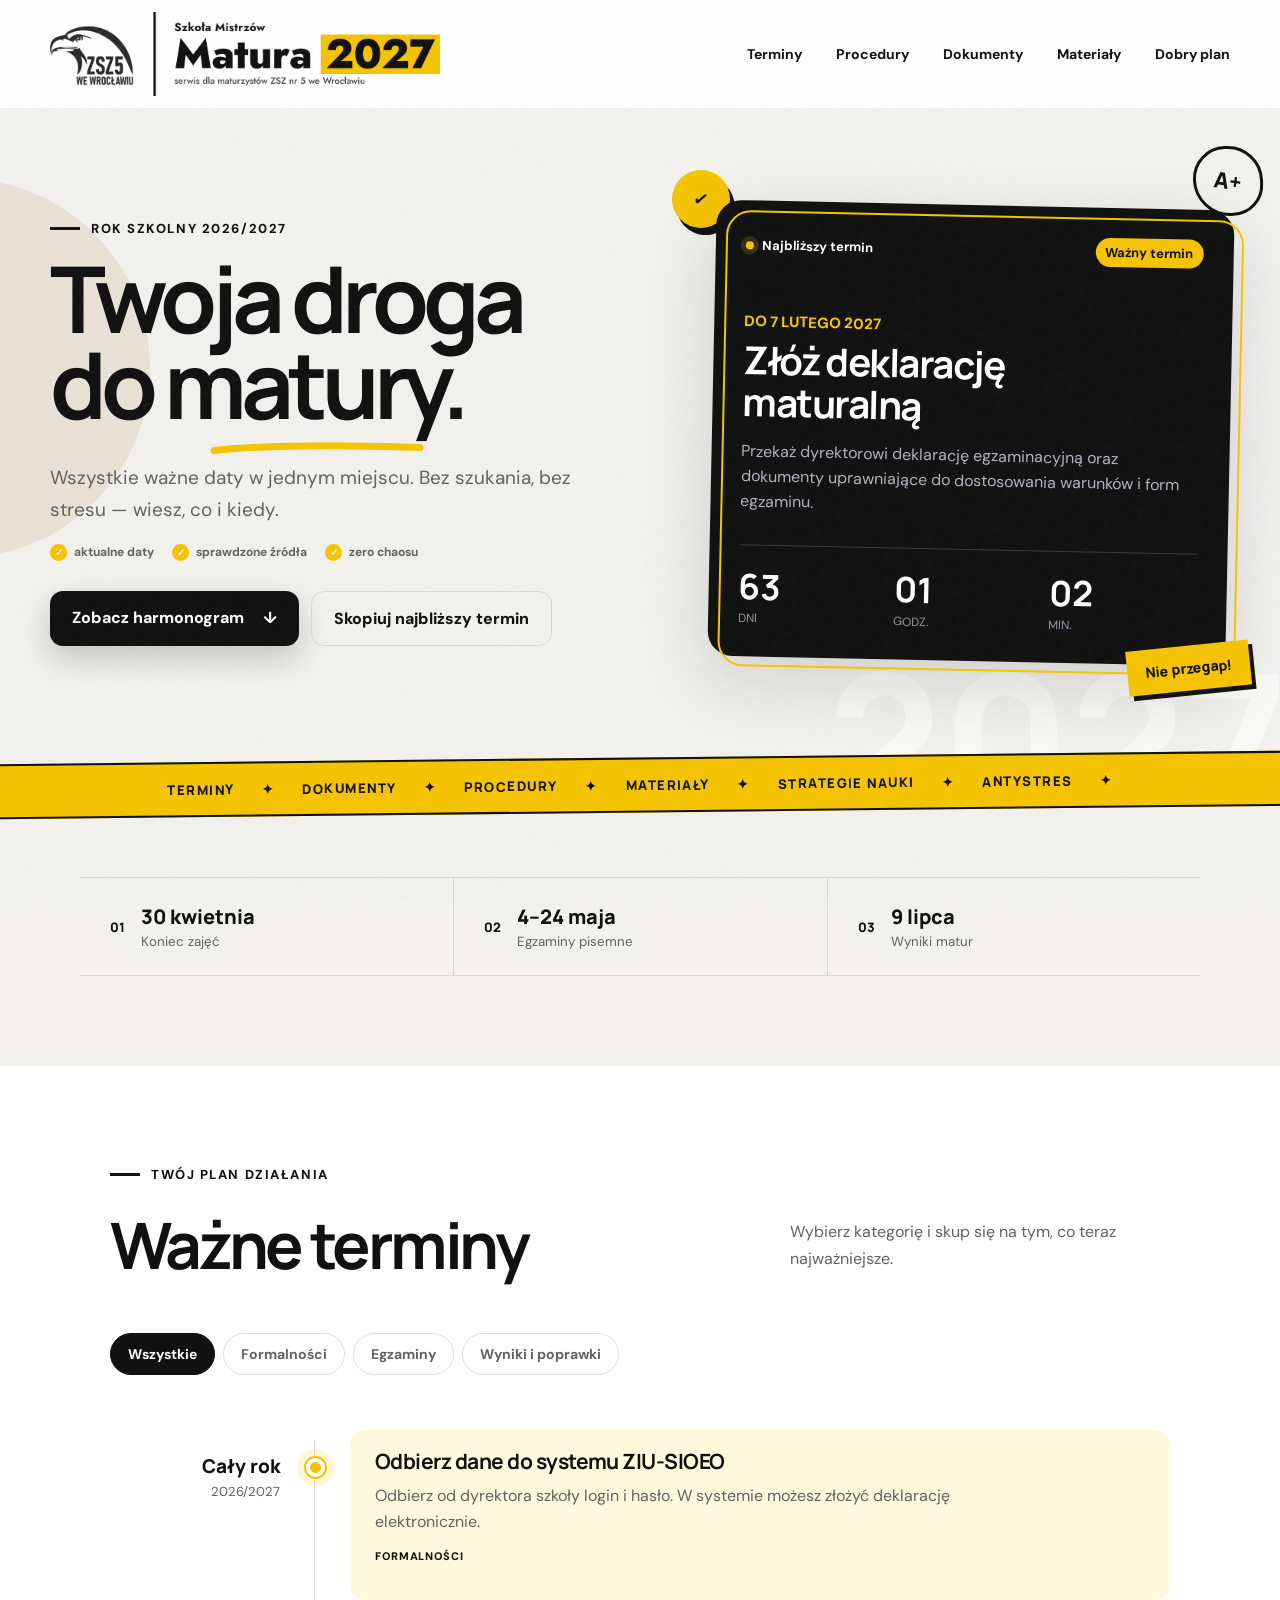
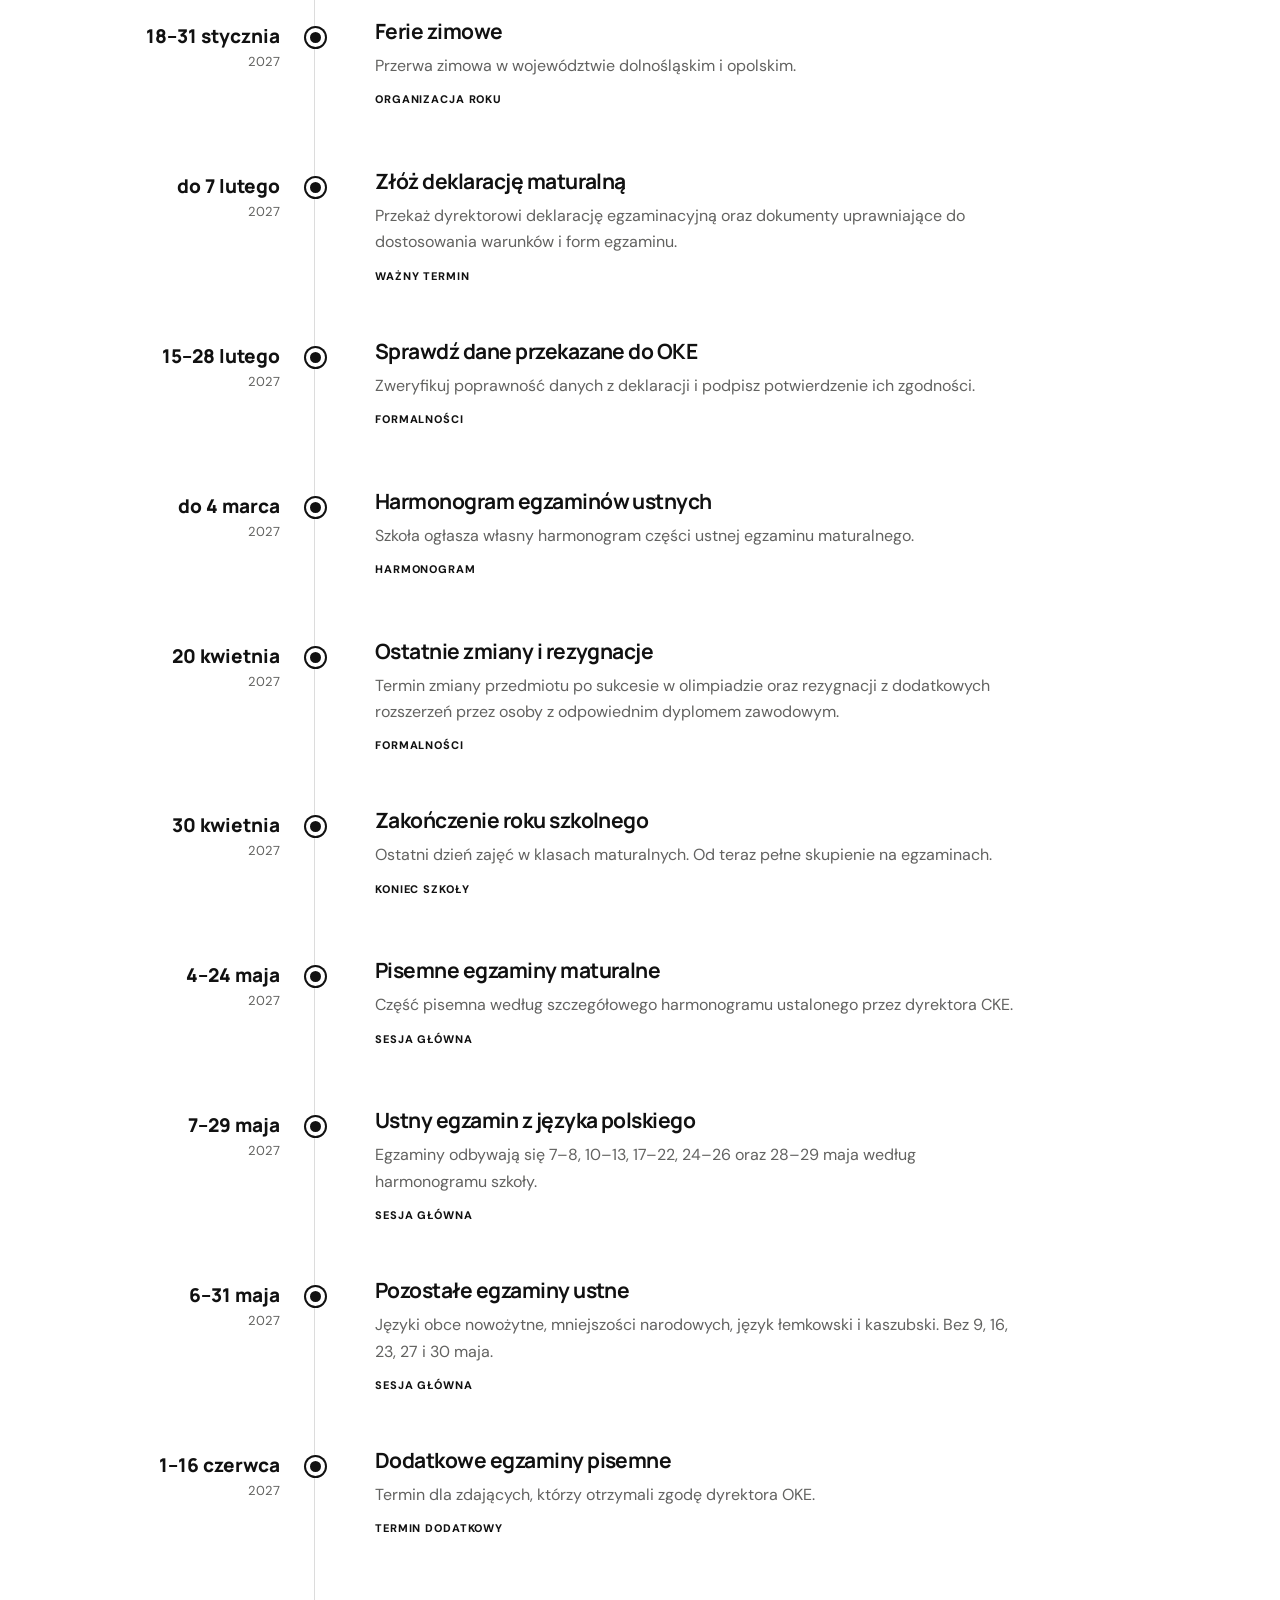
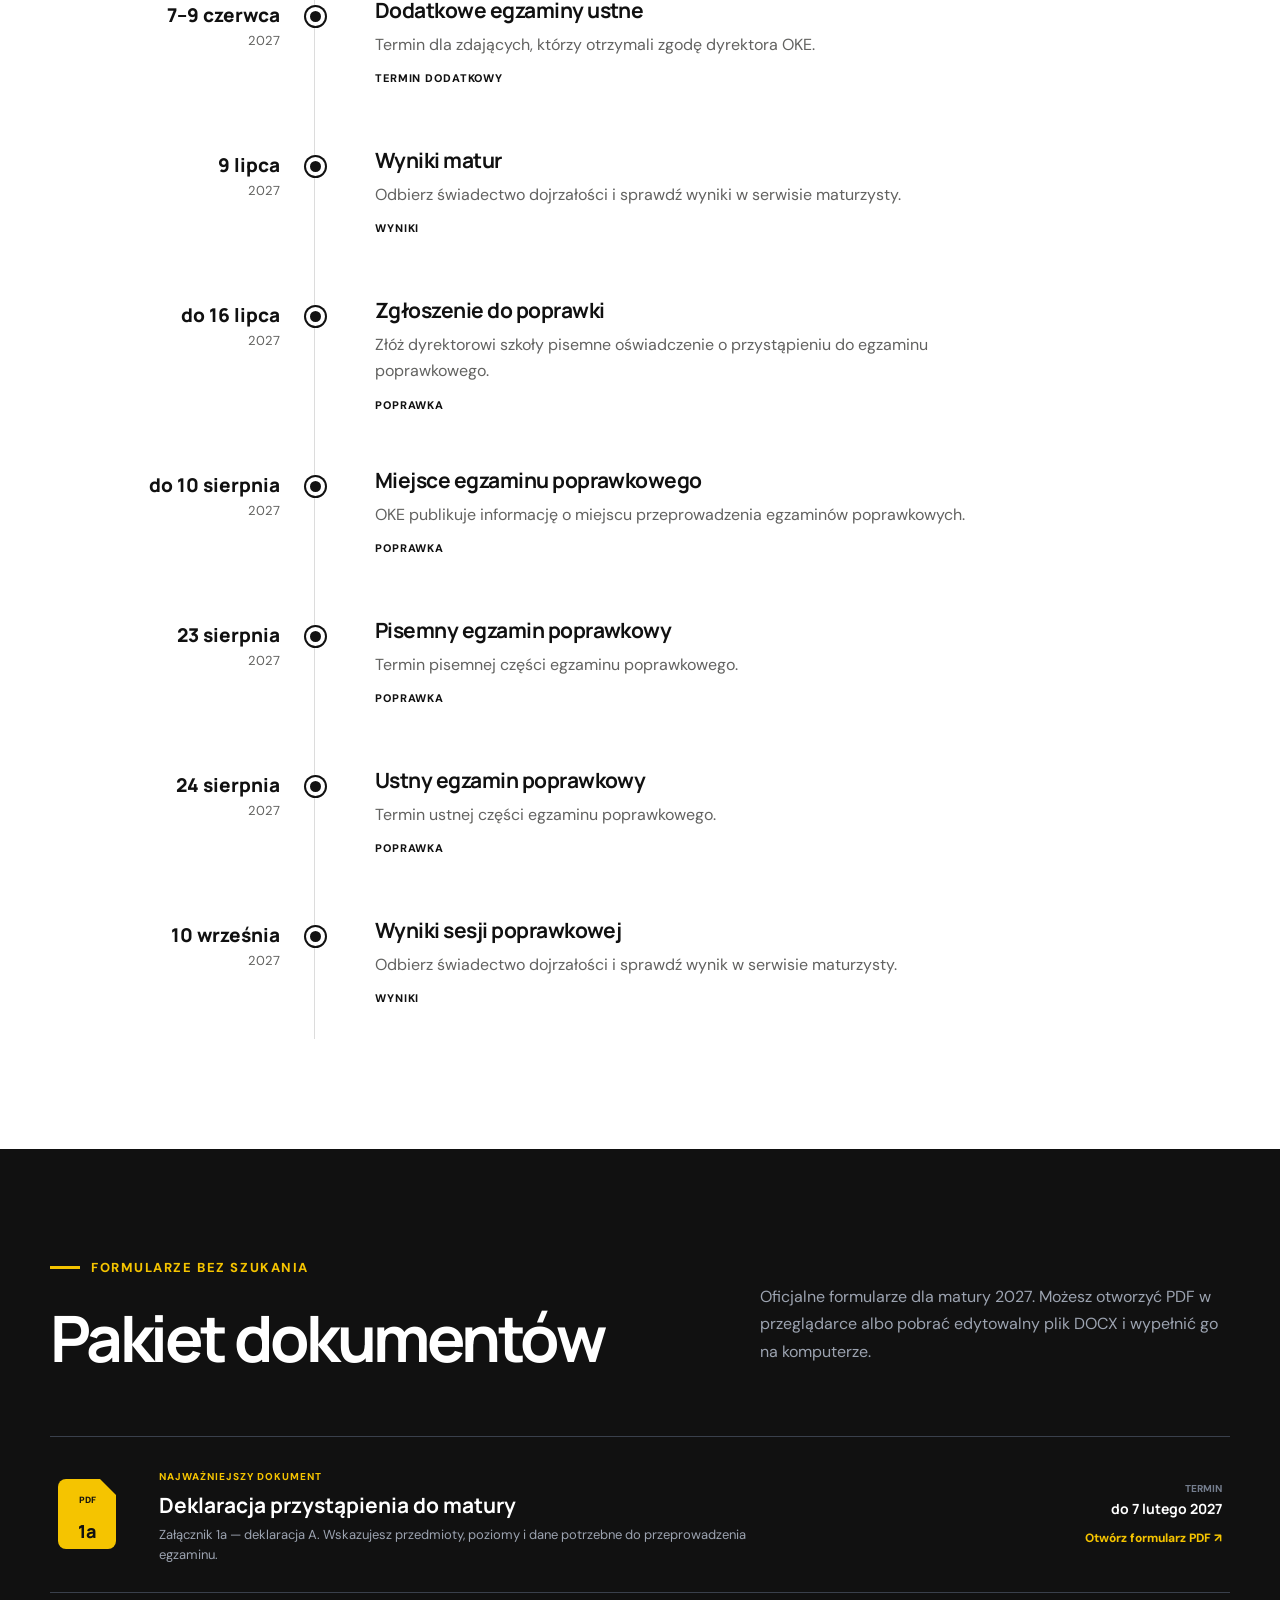
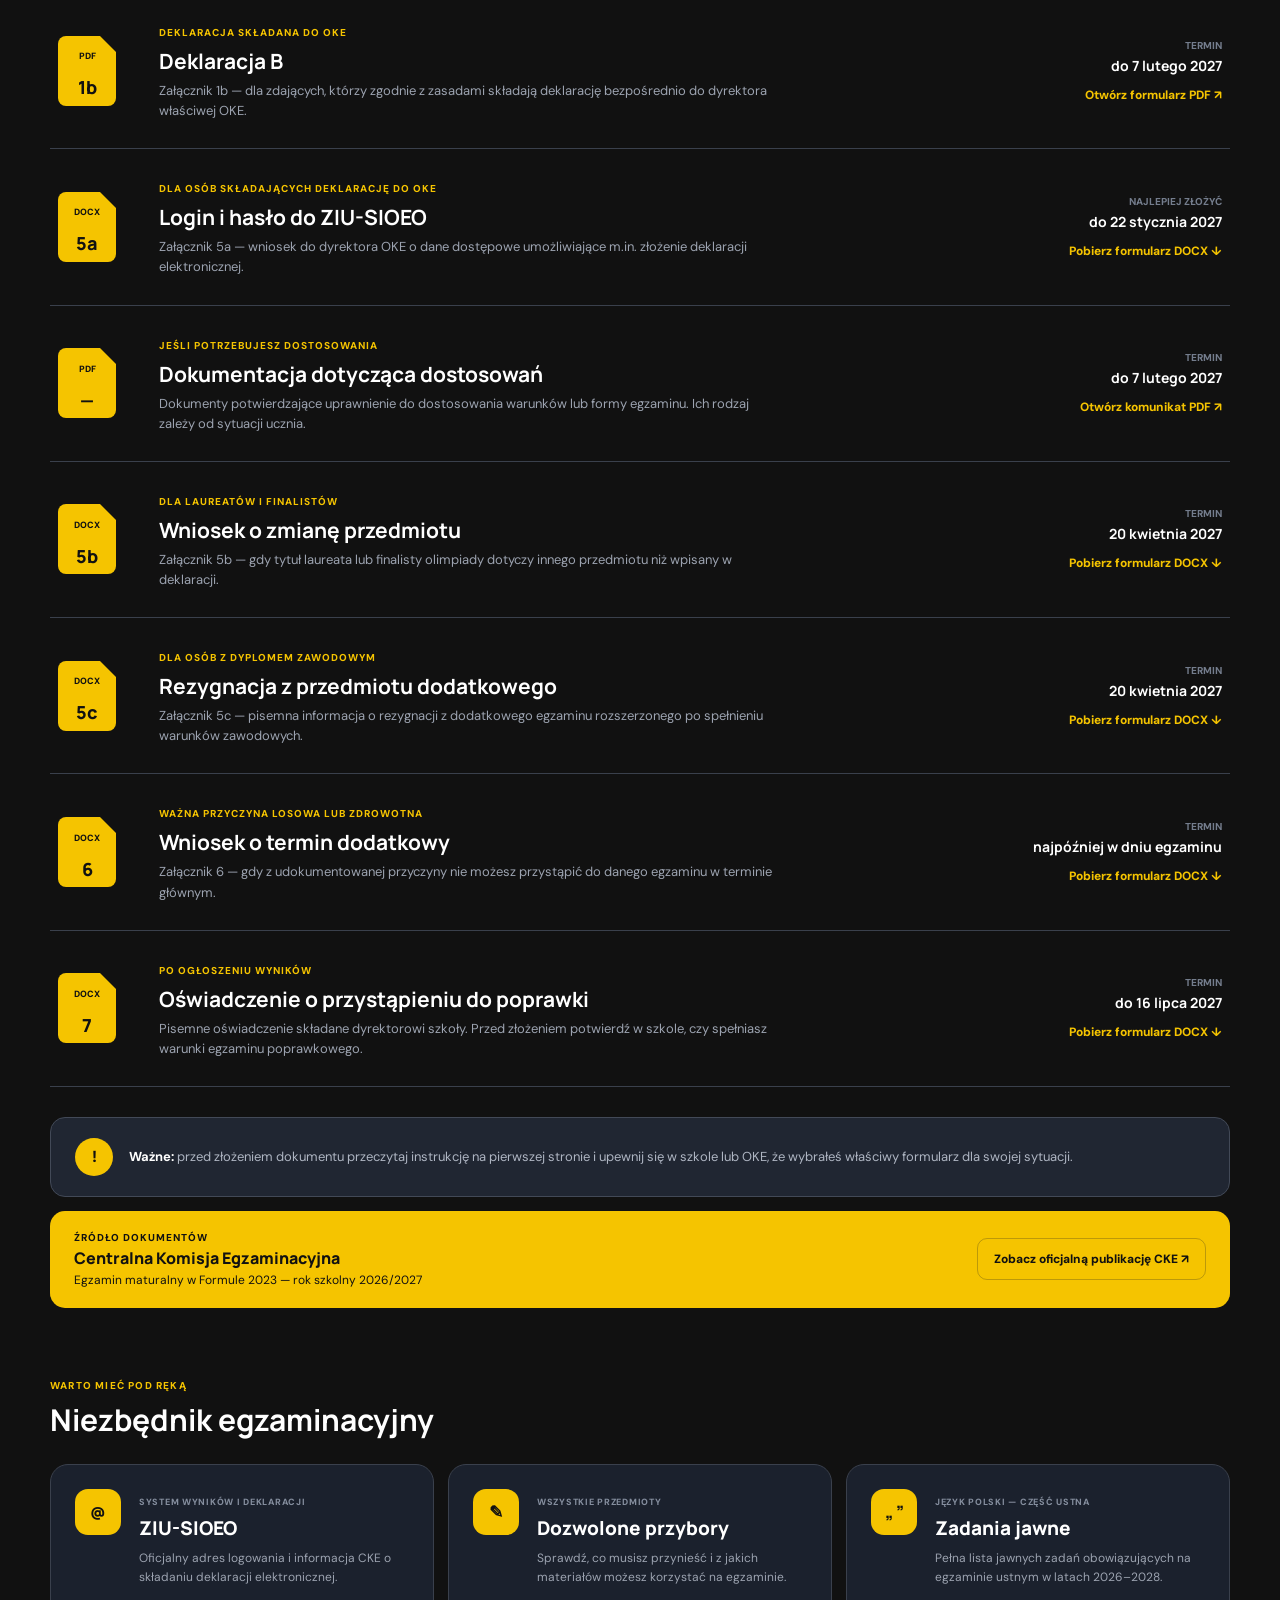
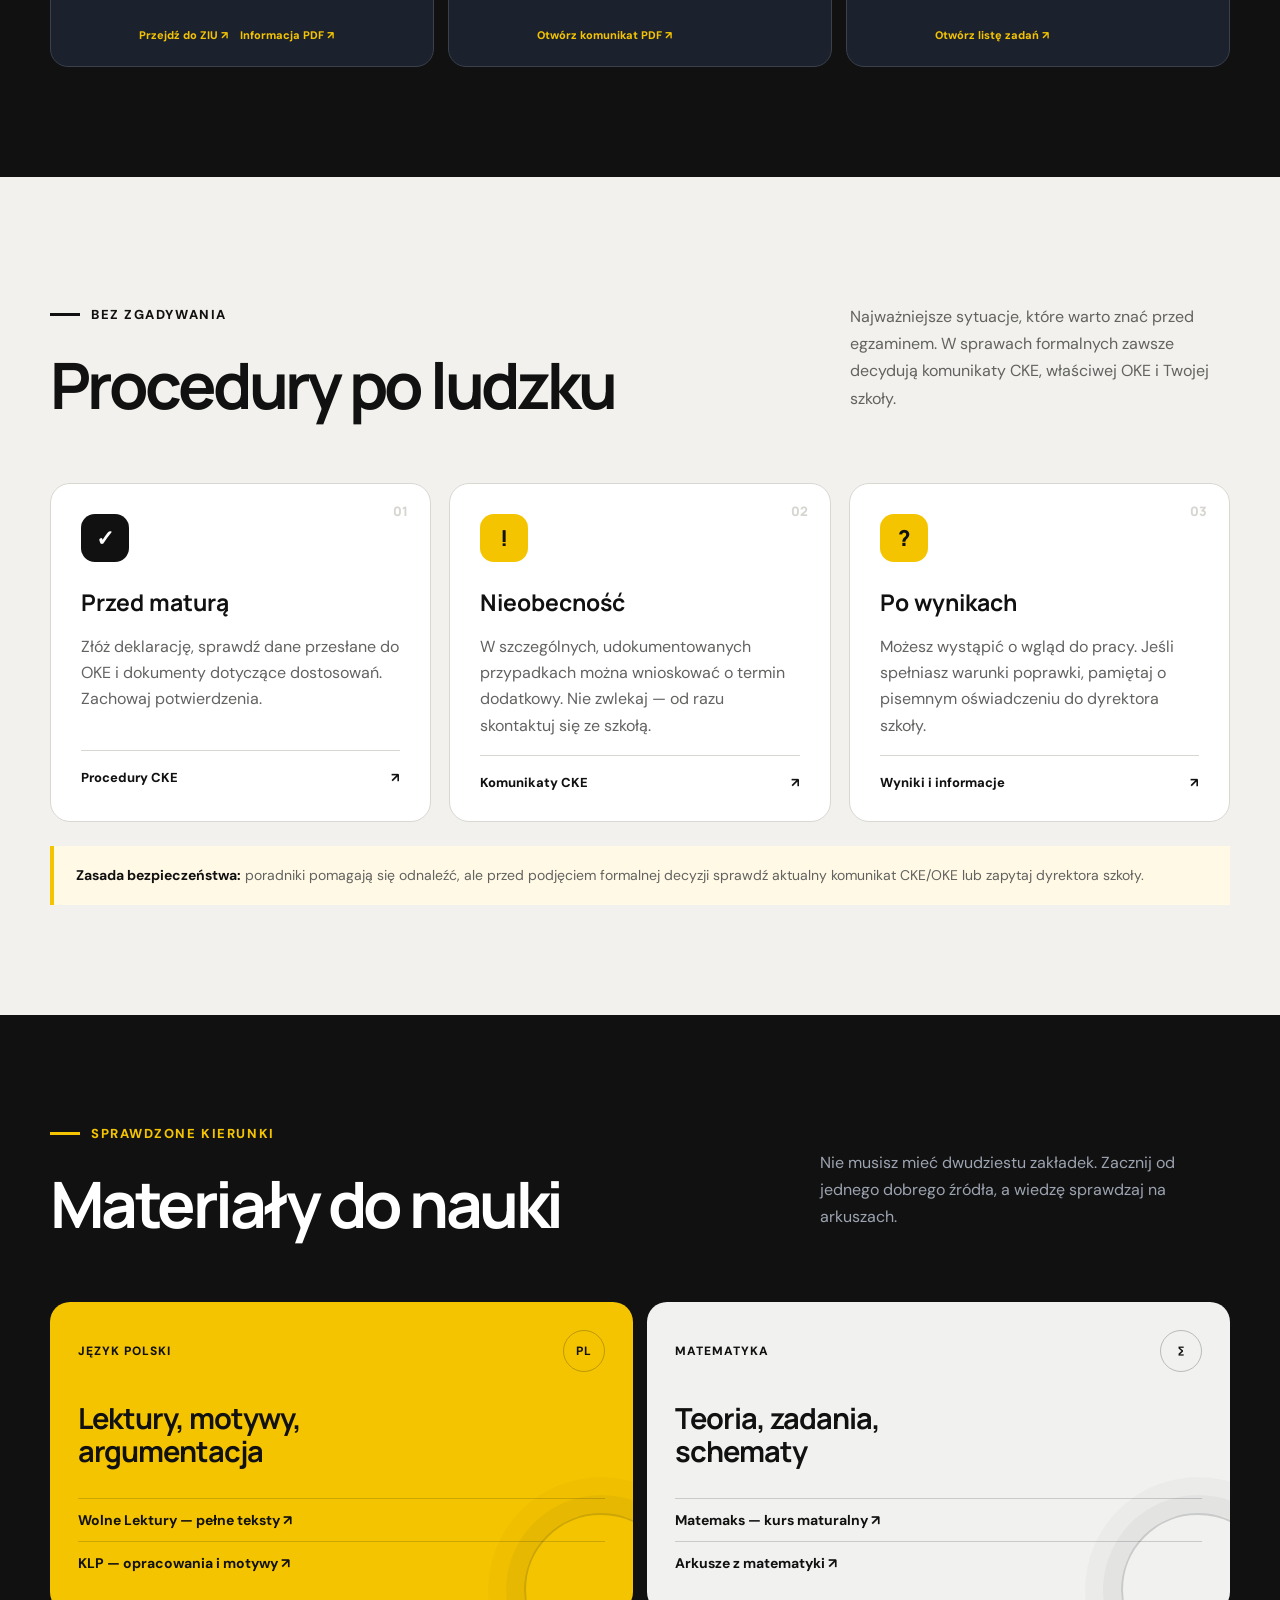
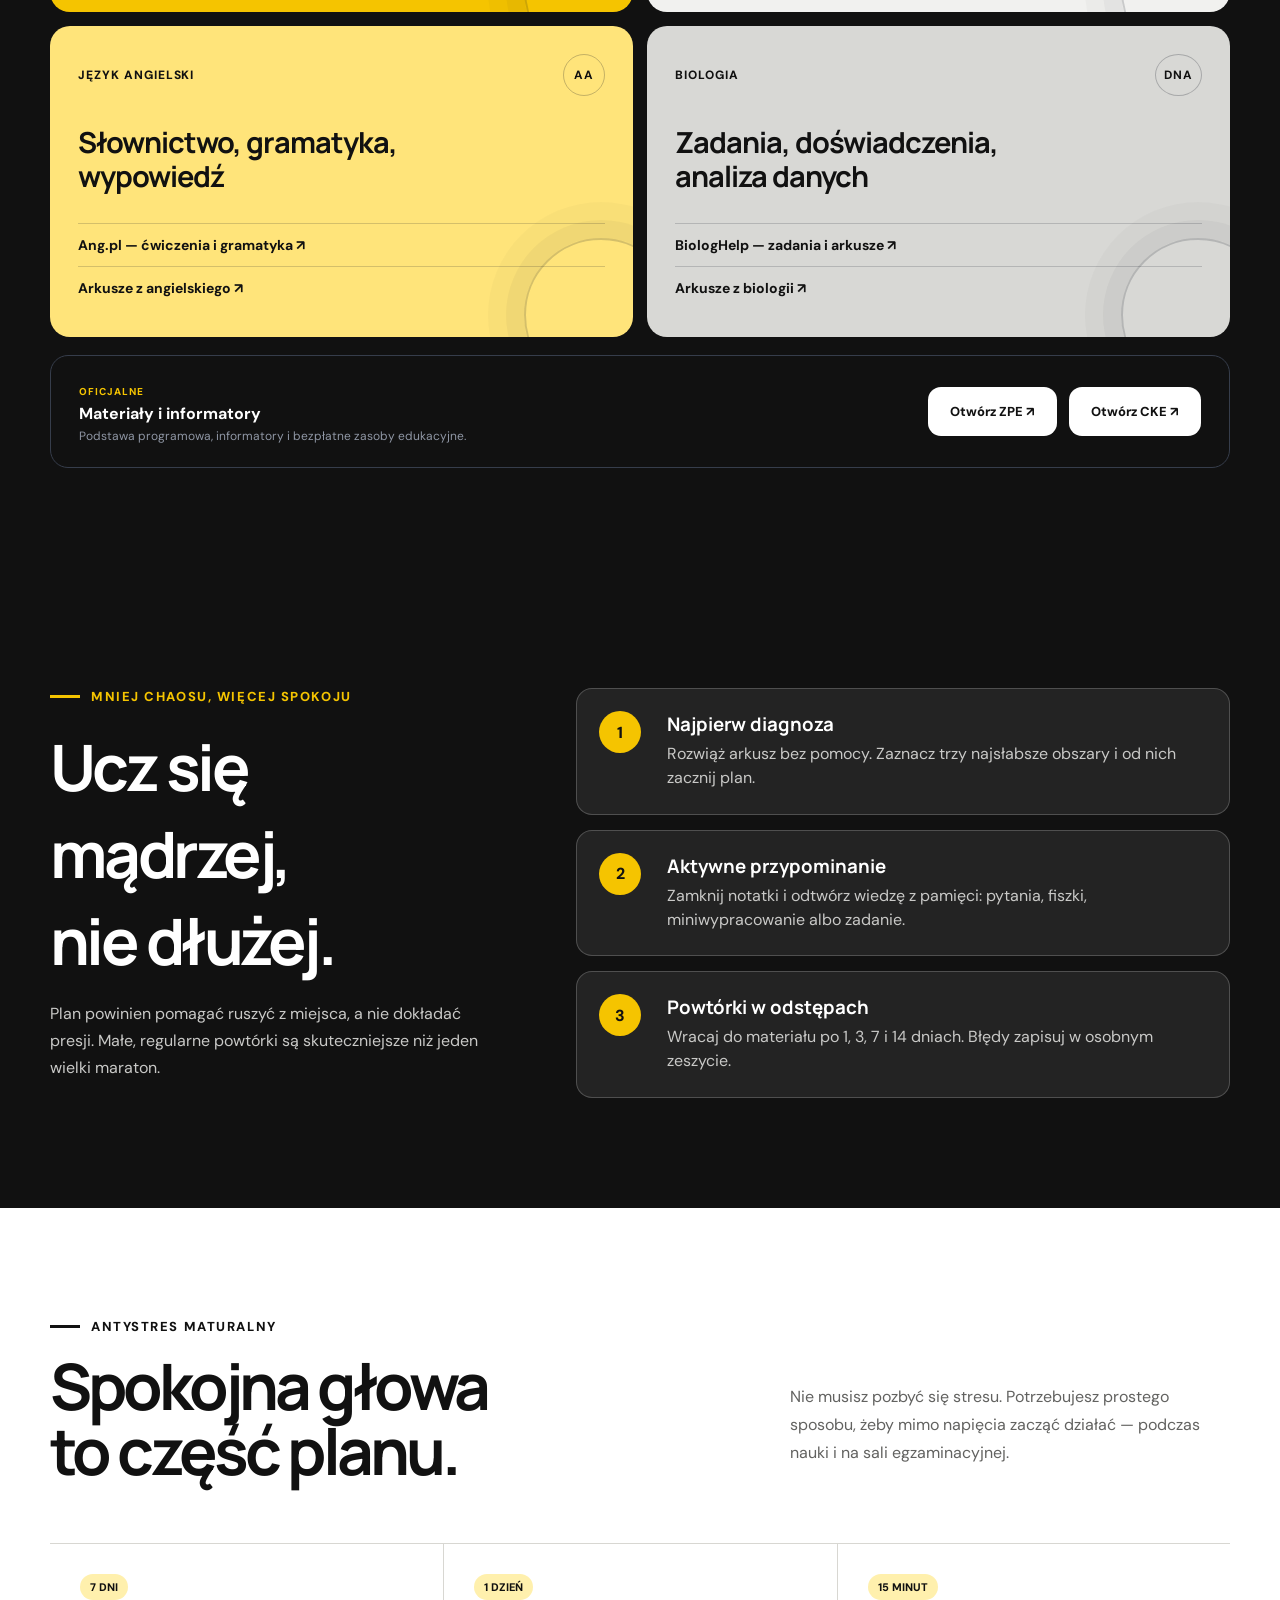
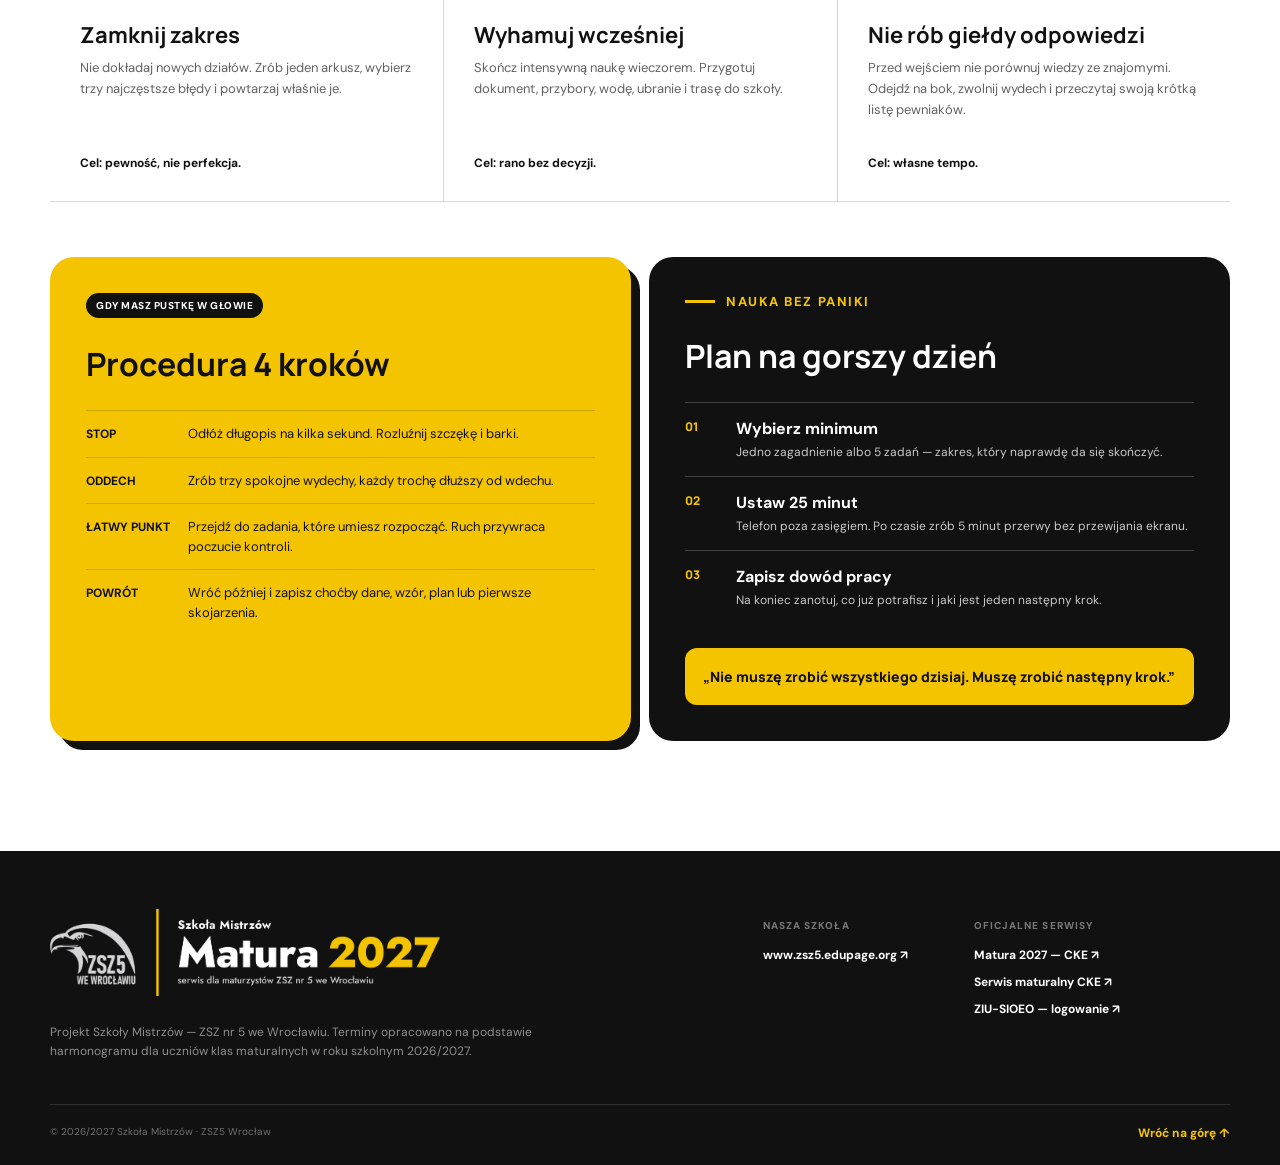
==== index.html @ eb66295a "Make section ticker interactive and mobile" ====
<!doctype html>
<html lang="pl">
  <head>
    <meta charset="UTF-8" />
    <meta name="viewport" content="width=device-width, initial-scale=1.0" />
    <meta name="description" content="Najważniejsze terminy matury 2027 — deklaracje, egzaminy, wyniki i poprawki w jednym miejscu." />
    <meta name="theme-color" content="#111827" />
    <title>Matura 2027 — najważniejsze terminy</title>
    <link rel="preconnect" href="https://fonts.googleapis.com" />
    <link rel="preconnect" href="https://fonts.gstatic.com" crossorigin />
    <link href="https://fonts.googleapis.com/css2?family=DM+Sans:wght@400;500;600;700&family=Manrope:wght@600;700;800&display=swap" rel="stylesheet" />
    <link rel="stylesheet" href="styles.css" />
    <link rel="icon" href="assets/brand/icon-matura-2027.png" type="image/png" />
  </head>
  <body>
    <header class="site-header">
      <a class="brand" href="#top" aria-label="Matura 2027 — strona główna">
        <img src="assets/brand/logo-matura-2027.png" alt="Szkoła Mistrzów — Matura 2027, serwis ZSZ nr 5 we Wrocławiu" width="2037" height="440" />
      </a>
      <nav aria-label="Główna nawigacja">
        <a href="#terminy">Terminy</a>
        <a href="#procedury">Procedury</a>
        <a href="#dokumenty">Dokumenty</a>
        <a href="#materialy">Materiały</a>
        <a href="#wskazowki">Dobry plan</a>
      </nav>
    </header>

    <main id="top">
      <section class="hero">
        <span class="hero-doodle doodle-one" aria-hidden="true">✓</span>
        <span class="hero-doodle doodle-two" aria-hidden="true">A+</span>
        <div class="hero-copy">
          <p class="eyebrow"><span></span> Rok szkolny 2026/2027</p>
          <h1>Twoja droga<br />do <em>matury.</em></h1>
          <p class="hero-lead">Wszystkie ważne daty w jednym miejscu. Bez szukania, bez stresu — wiesz, co i kiedy.</p>
          <div class="trust-row" aria-label="Zalety serwisu">
            <span><b>✓</b> aktualne daty</span><span><b>✓</b> sprawdzone źródła</span><span><b>✓</b> zero chaosu</span>
          </div>
          <div class="hero-actions">
            <a class="button button-primary" href="#terminy">Zobacz harmonogram <span aria-hidden="true">↓</span></a>
            <button class="button button-ghost" id="copy-next" type="button">Skopiuj najbliższy termin</button>
          </div>
        </div>

        <aside class="next-card" aria-labelledby="next-label">
          <div class="next-card-top">
            <p id="next-label"><span class="live-dot"></span> Najbliższy termin</p>
            <span id="next-badge">Ważne</span>
          </div>
          <div id="next-content">
            <p class="next-date" id="next-date">—</p>
            <h2 id="next-title">Ładowanie terminu…</h2>
            <p id="next-description"></p>
          </div>
          <div class="countdown" aria-label="Odliczanie do najbliższego terminu">
            <div><strong id="count-days">—</strong><span>dni</span></div>
            <div><strong id="count-hours">—</strong><span>godz.</span></div>
            <div><strong id="count-minutes">—</strong><span>min.</span></div>
          </div>
          <div class="card-sticker" aria-hidden="true">Nie przegap!</div>
        </aside>
      </section>

      <div class="ticker" aria-label="Skróty do sekcji serwisu">
        <div class="ticker-track">
          <div class="ticker-set">
            <a href="#terminy">Terminy</a><b>✦</b><a href="#dokumenty">Dokumenty</a><b>✦</b><a href="#procedury">Procedury</a><b>✦</b><a href="#materialy">Materiały</a><b>✦</b><a href="#wskazowki">Strategie nauki</a><b>✦</b><a href="#stres">Antystres</a><b>✦</b>
          </div>
          <div class="ticker-set" aria-hidden="true">
            <a href="#terminy" tabindex="-1">Terminy</a><b>✦</b><a href="#dokumenty" tabindex="-1">Dokumenty</a><b>✦</b><a href="#procedury" tabindex="-1">Procedury</a><b>✦</b><a href="#materialy" tabindex="-1">Materiały</a><b>✦</b><a href="#wskazowki" tabindex="-1">Strategie nauki</a><b>✦</b><a href="#stres" tabindex="-1">Antystres</a><b>✦</b>
          </div>
        </div>
      </div>

      <section class="quick-stats" aria-label="Najważniejsze informacje">
        <article><span>01</span><div><strong>30 kwietnia</strong><small>Koniec zajęć</small></div></article>
        <article><span>02</span><div><strong>4–24 maja</strong><small>Egzaminy pisemne</small></div></article>
        <article><span>03</span><div><strong>9 lipca</strong><small>Wyniki matur</small></div></article>
      </section>

      <section class="schedule" id="terminy">
        <div class="section-heading">
          <div>
            <p class="eyebrow"><span></span> Twój plan działania</p>
            <h2>Ważne terminy</h2>
          </div>
          <p>Wybierz kategorię i skup się na tym, co teraz najważniejsze.</p>
        </div>

        <div class="filters" role="group" aria-label="Filtruj terminy">
          <button class="filter active" data-filter="all" type="button">Wszystkie</button>
          <button class="filter" data-filter="formalnosci" type="button">Formalności</button>
          <button class="filter" data-filter="egzaminy" type="button">Egzaminy</button>
          <button class="filter" data-filter="wyniki" type="button">Wyniki i poprawki</button>
        </div>

        <div class="timeline" id="timeline"></div>
        <p class="empty-state" id="empty-state" hidden>Brak terminów w tej kategorii.</p>
      </section>

      <section class="documents" id="dokumenty">
        <div class="documents-intro">
          <div>
            <p class="eyebrow"><span></span> Formularze bez szukania</p>
            <h2>Pakiet dokumentów</h2>
          </div>
          <p>Oficjalne formularze dla matury 2027. Możesz otworzyć PDF w przeglądarce albo pobrać edytowalny plik DOCX i wypełnić go na komputerze.</p>
        </div>

        <div class="document-list">
          <article>
            <div class="document-icon"><span>PDF</span><b>1a</b></div>
            <div class="document-copy"><span>Najważniejszy dokument</span><h3>Deklaracja przystąpienia do matury</h3><p>Załącznik 1a — deklaracja A. Wskazujesz przedmioty, poziomy i dane potrzebne do przeprowadzenia egzaminu.</p></div>
            <div class="document-meta"><span>Termin</span><strong>do 7 lutego 2027</strong><a href="documents/deklaracja-a-zalacznik-1a.pdf" target="_blank" rel="noopener noreferrer">Otwórz formularz PDF ↗</a></div>
          </article>
          <article>
            <div class="document-icon"><span>PDF</span><b>1b</b></div>
            <div class="document-copy"><span>Deklaracja składana do OKE</span><h3>Deklaracja B</h3><p>Załącznik 1b — dla zdających, którzy zgodnie z zasadami składają deklarację bezpośrednio do dyrektora właściwej OKE.</p></div>
            <div class="document-meta"><span>Termin</span><strong>do 7 lutego 2027</strong><a href="documents/deklaracja-b-zalacznik-1b.pdf" target="_blank" rel="noopener noreferrer">Otwórz formularz PDF ↗</a></div>
          </article>
          <article>
            <div class="document-icon"><span>DOCX</span><b>5a</b></div>
            <div class="document-copy"><span>Dla osób składających deklarację do OKE</span><h3>Login i hasło do ZIU-SIOEO</h3><p>Załącznik 5a — wniosek do dyrektora OKE o dane dostępowe umożliwiające m.in. złożenie deklaracji elektronicznej.</p></div>
            <div class="document-meta"><span>Najlepiej złożyć</span><strong>do 22 stycznia 2027</strong><a href="documents/wniosek-dostep-ziu-sioeo-zalacznik-5a.docx" download>Pobierz formularz DOCX ↓</a></div>
          </article>
          <article>
            <div class="document-icon"><span>PDF</span><b>—</b></div>
            <div class="document-copy"><span>Jeśli potrzebujesz dostosowania</span><h3>Dokumentacja dotycząca dostosowań</h3><p>Dokumenty potwierdzające uprawnienie do dostosowania warunków lub formy egzaminu. Ich rodzaj zależy od sytuacji ucznia.</p></div>
            <div class="document-meta"><span>Termin</span><strong>do 7 lutego 2027</strong><a href="documents/komunikat-cke-dostosowania-2027.pdf" target="_blank" rel="noopener noreferrer">Otwórz komunikat PDF ↗</a></div>
          </article>
          <article>
            <div class="document-icon"><span>DOCX</span><b>5b</b></div>
            <div class="document-copy"><span>Dla laureatów i finalistów</span><h3>Wniosek o zmianę przedmiotu</h3><p>Załącznik 5b — gdy tytuł laureata lub finalisty olimpiady dotyczy innego przedmiotu niż wpisany w deklaracji.</p></div>
            <div class="document-meta"><span>Termin</span><strong>20 kwietnia 2027</strong><a href="documents/wniosek-zmiana-przedmiotu-zalacznik-5b.docx" download>Pobierz formularz DOCX ↓</a></div>
          </article>
          <article>
            <div class="document-icon"><span>DOCX</span><b>5c</b></div>
            <div class="document-copy"><span>Dla osób z dyplomem zawodowym</span><h3>Rezygnacja z przedmiotu dodatkowego</h3><p>Załącznik 5c — pisemna informacja o rezygnacji z dodatkowego egzaminu rozszerzonego po spełnieniu warunków zawodowych.</p></div>
            <div class="document-meta"><span>Termin</span><strong>20 kwietnia 2027</strong><a href="documents/rezygnacja-przedmiot-dodatkowy-zalacznik-5c.docx" download>Pobierz formularz DOCX ↓</a></div>
          </article>
          <article>
            <div class="document-icon"><span>DOCX</span><b>6</b></div>
            <div class="document-copy"><span>Ważna przyczyna losowa lub zdrowotna</span><h3>Wniosek o termin dodatkowy</h3><p>Załącznik 6 — gdy z udokumentowanej przyczyny nie możesz przystąpić do danego egzaminu w terminie głównym.</p></div>
            <div class="document-meta"><span>Termin</span><strong>najpóźniej w dniu egzaminu</strong><a href="documents/wniosek-termin-dodatkowy-zalacznik-6.docx" download>Pobierz formularz DOCX ↓</a></div>
          </article>
          <article>
            <div class="document-icon"><span>DOCX</span><b>7</b></div>
            <div class="document-copy"><span>Po ogłoszeniu wyników</span><h3>Oświadczenie o przystąpieniu do poprawki</h3><p>Pisemne oświadczenie składane dyrektorowi szkoły. Przed złożeniem potwierdź w szkole, czy spełniasz warunki egzaminu poprawkowego.</p></div>
            <div class="document-meta"><span>Termin</span><strong>do 16 lipca 2027</strong><a href="documents/oswiadczenie-termin-poprawkowy-zalacznik-7.docx" download>Pobierz formularz DOCX ↓</a></div>
          </article>
        </div>

        <div class="document-warning"><span>!</span><p><strong>Ważne:</strong> przed złożeniem dokumentu przeczytaj instrukcję na pierwszej stronie i upewnij się w szkole lub OKE, że wybrałeś właściwy formularz dla swojej sytuacji.</p></div>
        <div class="document-source">
          <div><span>Źródło dokumentów</span><strong>Centralna Komisja Egzaminacyjna</strong><p>Egzamin maturalny w Formule 2023 — rok szkolny 2026/2027</p></div>
          <a href="https://cke.gov.pl/egzamin-maturalny/egzamin-maturalny-w-formule-2023/harmonogram-komunikaty-i-informacje/rok-szkolny-2026-2027/" target="_blank" rel="noopener noreferrer">Zobacz oficjalną publikację CKE ↗</a>
        </div>

        <div class="exam-toolkit">
          <div class="toolkit-heading"><span>Warto mieć pod ręką</span><h3>Niezbędnik egzaminacyjny</h3></div>
          <div class="toolkit-grid">
            <article>
              <span class="toolkit-symbol">@</span>
              <div><small>System wyników i deklaracji</small><h4>ZIU-SIOEO</h4><p>Oficjalny adres logowania i informacja CKE o składaniu deklaracji elektronicznej.</p><div class="toolkit-links"><a href="https://ziu.gov.pl/login" target="_blank" rel="noopener noreferrer">Przejdź do ZIU ↗</a><a href="documents/informacja-cke-adres-ziu-2027.pdf" target="_blank" rel="noopener noreferrer">Informacja PDF ↗</a></div></div>
            </article>
            <article>
              <span class="toolkit-symbol">✎</span>
              <div><small>Wszystkie przedmioty</small><h4>Dozwolone przybory</h4><p>Sprawdź, co musisz przynieść i z jakich materiałów możesz korzystać na egzaminie.</p><div class="toolkit-links"><a href="documents/komunikat-cke-przybory-2027.pdf" target="_blank" rel="noopener noreferrer">Otwórz komunikat PDF ↗</a></div></div>
            </article>
            <article>
              <span class="toolkit-symbol">„ ”</span>
              <div><small>Język polski — część ustna</small><h4>Zadania jawne</h4><p>Pełna lista jawnych zadań obowiązujących na egzaminie ustnym w latach 2026–2028.</p><div class="toolkit-links"><a href="documents/jezyk-polski-zadania-jawne-2026-2028.pdf" target="_blank" rel="noopener noreferrer">Otwórz listę zadań ↗</a></div></div>
            </article>
          </div>
        </div>
      </section>

      <section class="procedures" id="procedury">
        <div class="section-heading">
          <div>
            <p class="eyebrow"><span></span> Bez zgadywania</p>
            <h2>Procedury po ludzku</h2>
          </div>
          <p>Najważniejsze sytuacje, które warto znać przed egzaminem. W sprawach formalnych zawsze decydują komunikaty CKE, właściwej OKE i Twojej szkoły.</p>
        </div>
        <div class="procedure-grid">
          <article>
            <span class="card-number">01</span>
            <div class="card-icon blue">✓</div>
            <h3>Przed maturą</h3>
            <p>Złóż deklarację, sprawdź dane przesłane do OKE i dokumenty dotyczące dostosowań. Zachowaj potwierdzenia.</p>
            <a href="https://cke.gov.pl/egzamin-maturalny/" target="_blank" rel="noopener noreferrer">Procedury CKE <span>↗</span></a>
          </article>
          <article>
            <span class="card-number">02</span>
            <div class="card-icon yellow">!</div>
            <h3>Nieobecność</h3>
            <p>W szczególnych, udokumentowanych przypadkach można wnioskować o termin dodatkowy. Nie zwlekaj — od razu skontaktuj się ze szkołą.</p>
            <a href="https://cke.gov.pl/egzamin-maturalny/harmonogram-komunikaty-i-informacje/" target="_blank" rel="noopener noreferrer">Komunikaty CKE <span>↗</span></a>
          </article>
          <article>
            <span class="card-number">03</span>
            <div class="card-icon coral">?</div>
            <h3>Po wynikach</h3>
            <p>Możesz wystąpić o wgląd do pracy. Jeśli spełniasz warunki poprawki, pamiętaj o pisemnym oświadczeniu do dyrektora szkoły.</p>
            <a href="https://cke.gov.pl/egzamin-maturalny/wyniki/" target="_blank" rel="noopener noreferrer">Wyniki i informacje <span>↗</span></a>
          </article>
        </div>
        <div class="official-note"><strong>Zasada bezpieczeństwa:</strong> poradniki pomagają się odnaleźć, ale przed podjęciem formalnej decyzji sprawdź aktualny komunikat CKE/OKE lub zapytaj dyrektora szkoły.</div>
      </section>

      <section class="resources" id="materialy">
        <div class="resources-heading">
          <div>
            <p class="eyebrow light"><span></span> Sprawdzone kierunki</p>
            <h2>Materiały do nauki</h2>
          </div>
          <p>Nie musisz mieć dwudziestu zakładek. Zacznij od jednego dobrego źródła, a wiedzę sprawdzaj na arkuszach.</p>
        </div>
        <div class="resource-grid">
          <article class="resource-card polish">
            <div class="resource-top"><span>Język polski</span><b>PL</b></div>
            <h3>Lektury, motywy,<br />argumentacja</h3>
            <ul><li><a href="https://wolnelektury.pl/" target="_blank" rel="noopener noreferrer">Wolne Lektury — pełne teksty ↗</a></li><li><a href="https://klp.pl/" target="_blank" rel="noopener noreferrer">KLP — opracowania i motywy ↗</a></li></ul>
          </article>
          <article class="resource-card math">
            <div class="resource-top"><span>Matematyka</span><b>∑</b></div>
            <h3>Teoria, zadania,<br />schematy</h3>
            <ul><li><a href="https://www.matemaks.pl/matura-z-matematyki.html" target="_blank" rel="noopener noreferrer">Matemaks — kurs maturalny ↗</a></li><li><a href="https://arkusze.pl/maturalne/matematyka/" target="_blank" rel="noopener noreferrer">Arkusze z matematyki ↗</a></li></ul>
          </article>
          <article class="resource-card english">
            <div class="resource-top"><span>Język angielski</span><b>Aa</b></div>
            <h3>Słownictwo, gramatyka,<br />wypowiedź</h3>
            <ul><li><a href="https://www.ang.pl/" target="_blank" rel="noopener noreferrer">Ang.pl — ćwiczenia i gramatyka ↗</a></li><li><a href="https://arkusze.pl/maturalne/jezyk-angielski/" target="_blank" rel="noopener noreferrer">Arkusze z angielskiego ↗</a></li></ul>
          </article>
          <article class="resource-card biology">
            <div class="resource-top"><span>Biologia</span><b>DNA</b></div>
            <h3>Zadania, doświadczenia,<br />analiza danych</h3>
            <ul><li><a href="https://biologhelp.pl/" target="_blank" rel="noopener noreferrer">BiologHelp — zadania i arkusze ↗</a></li><li><a href="https://arkusze.pl/maturalne/biologia/" target="_blank" rel="noopener noreferrer">Arkusze z biologii ↗</a></li></ul>
          </article>
        </div>
        <div class="resource-footer">
          <div><span>OFICJALNE</span><strong>Materiały i informatory</strong><p>Podstawa programowa, informatory i bezpłatne zasoby edukacyjne.</p></div>
          <a class="button button-light" href="https://zpe.gov.pl/" target="_blank" rel="noopener noreferrer">Otwórz ZPE ↗</a>
          <a class="button button-light" href="https://cke.gov.pl/egzamin-maturalny/" target="_blank" rel="noopener noreferrer">Otwórz CKE ↗</a>
        </div>
      </section>

      <section class="tips" id="wskazowki">
        <div class="tips-intro">
          <p class="eyebrow light"><span></span> Mniej chaosu, więcej spokoju</p>
          <h2>Ucz się mądrzej,<br />nie dłużej.</h2>
          <p>Plan powinien pomagać ruszyć z miejsca, a nie dokładać presji. Małe, regularne powtórki są skuteczniejsze niż jeden wielki maraton.</p>
        </div>
        <div class="tips-grid">
          <article><span>1</span><div><h3>Najpierw diagnoza</h3><p>Rozwiąż arkusz bez pomocy. Zaznacz trzy najsłabsze obszary i od nich zacznij plan.</p></div></article>
          <article><span>2</span><div><h3>Aktywne przypominanie</h3><p>Zamknij notatki i odtwórz wiedzę z pamięci: pytania, fiszki, miniwypracowanie albo zadanie.</p></div></article>
          <article><span>3</span><div><h3>Powtórki w odstępach</h3><p>Wracaj do materiału po 1, 3, 7 i 14 dniach. Błędy zapisuj w osobnym zeszycie.</p></div></article>
        </div>
      </section>

      <section class="exam-stress" id="stres">
        <div class="stress-heading">
          <div><p class="eyebrow"><span></span> Antystres maturalny</p><h2>Spokojna głowa<br />to część planu.</h2></div>
          <p>Nie musisz pozbyć się stresu. Potrzebujesz prostego sposobu, żeby mimo napięcia zacząć działać — podczas nauki i na sali egzaminacyjnej.</p>
        </div>

        <div class="stress-timeline">
          <article><span>7 dni</span><h3>Zamknij zakres</h3><p>Nie dokładaj nowych działów. Zrób jeden arkusz, wybierz trzy najczęstsze błędy i powtarzaj właśnie je.</p><strong>Cel: pewność, nie perfekcja.</strong></article>
          <article><span>1 dzień</span><h3>Wyhamuj wcześniej</h3><p>Skończ intensywną naukę wieczorem. Przygotuj dokument, przybory, wodę, ubranie i trasę do szkoły.</p><strong>Cel: rano bez decyzji.</strong></article>
          <article><span>15 minut</span><h3>Nie rób giełdy odpowiedzi</h3><p>Przed wejściem nie porównuj wiedzy ze znajomymi. Odejdź na bok, zwolnij wydech i przeczytaj swoją krótką listę pewniaków.</p><strong>Cel: własne tempo.</strong></article>
        </div>

        <div class="stress-lab">
          <div class="blackout-card">
            <span class="calm-label">Gdy masz pustkę w głowie</span>
            <h3>Procedura 4 kroków</h3>
            <ol>
              <li><b>STOP</b><p>Odłóż długopis na kilka sekund. Rozluźnij szczękę i barki.</p></li>
              <li><b>ODDECH</b><p>Zrób trzy spokojne wydechy, każdy trochę dłuższy od wdechu.</p></li>
              <li><b>ŁATWY PUNKT</b><p>Przejdź do zadania, które umiesz rozpocząć. Ruch przywraca poczucie kontroli.</p></li>
              <li><b>POWRÓT</b><p>Wróć później i zapisz choćby dane, wzór, plan lub pierwsze skojarzenia.</p></li>
            </ol>
          </div>
          <div class="study-pressure">
            <p class="eyebrow light"><span></span> Nauka bez paniki</p>
            <h3>Plan na gorszy dzień</h3>
            <div class="micro-plan"><span>01</span><div><strong>Wybierz minimum</strong><p>Jedno zagadnienie albo 5 zadań — zakres, który naprawdę da się skończyć.</p></div></div>
            <div class="micro-plan"><span>02</span><div><strong>Ustaw 25 minut</strong><p>Telefon poza zasięgiem. Po czasie zrób 5 minut przerwy bez przewijania ekranu.</p></div></div>
            <div class="micro-plan"><span>03</span><div><strong>Zapisz dowód pracy</strong><p>Na koniec zanotuj, co już potrafisz i jaki jest jeden następny krok.</p></div></div>
            <blockquote>„Nie muszę zrobić wszystkiego dzisiaj. Muszę zrobić następny krok.”</blockquote>
          </div>
        </div>
      </section>
    </main>

    <footer>
      <div class="footer-main">
        <div class="footer-identity">
          <a class="brand footer-brand" href="#top"><img src="assets/brand/logo-matura-2027-negative.png" alt="Szkoła Mistrzów — Matura 2027, serwis ZSZ nr 5 we Wrocławiu" width="1983" height="440" /></a>
          <p>Projekt Szkoły Mistrzów — ZSZ nr 5 we Wrocławiu. Terminy opracowano na podstawie harmonogramu dla uczniów klas maturalnych w roku szkolnym 2026/2027.</p>
        </div>
        <div class="footer-links">
          <div><span>Nasza szkoła</span><a href="https://zsz5.edupage.org/" target="_blank" rel="noopener noreferrer">www.zsz5.edupage.org ↗</a></div>
          <div><span>Oficjalne serwisy</span><a href="https://cke.gov.pl/egzamin-maturalny/egzamin-maturalny-w-formule-2023/harmonogram-komunikaty-i-informacje/rok-szkolny-2026-2027/" target="_blank" rel="noopener noreferrer">Matura 2027 — CKE ↗</a><a href="https://cke.gov.pl/egzamin-maturalny/" target="_blank" rel="noopener noreferrer">Serwis maturalny CKE ↗</a><a href="https://ziu.gov.pl/login" target="_blank" rel="noopener noreferrer">ZIU-SIOEO — logowanie ↗</a></div>
        </div>
      </div>
      <div class="footer-bottom"><span>© 2026/2027 Szkoła Mistrzów · ZSZ5 Wrocław</span><a href="#top">Wróć na górę ↑</a></div>
    </footer>

    <div class="toast" id="toast" role="status" aria-live="polite">Termin skopiowany!</div>
    <script src="script.js"></script>
  </body>
</html>
---- styles.css ----
:root {
  --ink: #111111;
  --paper: #f2f1ed;
  --white: #ffffff;
  --blue: #111111;
  --blue-dark: #000000;
  --yellow: #f5c400;
  --coral: #f5c400;
  --mint: #f5c400;
  --muted: #626260;
  --line: #d8d7d2;
  --shadow: 0 24px 70px rgba(17, 17, 17, 0.14);
}

* { box-sizing: border-box; }
html { scroll-behavior: smooth; }
body { margin: 0; color: var(--ink); background: var(--paper); font-family: "DM Sans", sans-serif; overflow-x: hidden; }
body::before { content: ""; position: fixed; inset: 0; z-index: 20; pointer-events: none; opacity: .035; background-image: url("data:image/svg+xml,%3Csvg viewBox='0 0 180 180' xmlns='http://www.w3.org/2000/svg'%3E%3Cfilter id='n'%3E%3CfeTurbulence type='fractalNoise' baseFrequency='.85' numOctaves='3' stitchTiles='stitch'/%3E%3C/filter%3E%3Crect width='100%25' height='100%25' filter='url(%23n)' opacity='.8'/%3E%3C/svg%3E"); }
a { color: inherit; text-decoration: none; }
button { font: inherit; }

.site-header {
  height: 108px; max-width: 1240px; margin: auto; padding: 0 30px;
  display: flex; align-items: center; justify-content: space-between;
  position: relative; z-index: 2; background: white;
  box-shadow: 0 0 0 100vmax white; clip-path: inset(0 -100vmax);
}
.brand { display: inline-flex; align-items: center; gap: 11px; font-family: "Manrope", sans-serif; font-size: 18px; font-weight: 600; }
.brand img { display: block; width: 390px; height: auto; }
.brand strong { color: var(--blue); }
.brand-mark { display: grid; place-items: center; width: 38px; height: 38px; border-radius: 11px; color: white; background: var(--blue); font-weight: 800; transform: rotate(-4deg); }
nav { display: flex; gap: 34px; font-size: 14px; font-weight: 700; }
nav a { position: relative; }
nav a::after { content: ""; position: absolute; left: 0; bottom: -7px; width: 0; height: 2px; background: var(--blue); transition: width .2s; }
nav a:hover::after { width: 100%; }

.hero {
  min-height: 650px; padding: 78px max(30px, calc((100vw - 1180px) / 2));
  display: grid; grid-template-columns: 1.05fr .95fr; gap: 90px; align-items: center;
  position: relative; overflow: hidden;
}
.hero-doodle { position: absolute; z-index: 0; display: grid; place-items: center; font: 800 18px "Manrope"; }
.doodle-one { width: 58px; height: 58px; right: 43%; top: 62px; border-radius: 50%; color: var(--ink); background: var(--coral); transform: rotate(12deg); box-shadow: 6px 6px 0 var(--ink); }
.doodle-two { right: 3%; top: 58px; color: var(--blue); font-size: 22px; transform: rotate(8deg); }
.doodle-two::after { content: ""; position: absolute; width: 64px; height: 64px; border: 3px solid var(--blue); border-radius: 48% 52% 45% 55%; transform: rotate(-10deg); }
.hero::before { content: ""; position: absolute; width: 380px; height: 380px; border-radius: 50%; background: #e8e2d5; left: -230px; top: 70px; }
.hero::after { content: "2027"; position: absolute; right: -8px; bottom: -75px; font: 800 190px/1 "Manrope"; color: rgba(255,255,255,.54); z-index: -1; }
.hero-copy { position: relative; z-index: 1; }
.eyebrow { display: flex; align-items: center; gap: 11px; margin: 0 0 18px; color: var(--blue); font-size: 13px; font-weight: 800; letter-spacing: .12em; text-transform: uppercase; }
.eyebrow span { width: 30px; height: 3px; background: currentColor; }
h1, h2, h3 { font-family: "Manrope", sans-serif; }
h1 { margin: 0; font-size: clamp(60px, 7.2vw, 104px); line-height: .94; letter-spacing: -.065em; }
h1 em { position: relative; color: var(--blue); font-style: normal; }
h1 em::after { content: ""; position: absolute; left: 2%; right: 0; bottom: -9px; height: 14px; background: url("data:image/svg+xml,%3Csvg xmlns='http://www.w3.org/2000/svg' viewBox='0 0 300 20'%3E%3Cpath d='M3 12C90 3 190 4 297 8' fill='none' stroke='%23f5c400' stroke-width='10' stroke-linecap='round'/%3E%3C/svg%3E") center/100% 100% no-repeat; }
.hero-lead { max-width: 530px; margin: 34px 0; color: var(--muted); font-size: 19px; line-height: 1.7; }
.trust-row { display: flex; gap: 18px; margin: -16px 0 30px; flex-wrap: wrap; color: var(--muted); font-size: 12px; font-weight: 700; }
.trust-row b { display: inline-grid; place-items: center; width: 17px; height: 17px; margin-right: 4px; border-radius: 50%; color: white; background: var(--mint); font-size: 10px; }
.hero-actions { display: flex; gap: 12px; flex-wrap: wrap; }
.button { border: 0; border-radius: 13px; padding: 16px 22px; cursor: pointer; font-weight: 800; transition: transform .2s, box-shadow .2s; }
.button:hover { transform: translateY(-2px); }
.button-primary { color: white; background: var(--blue); box-shadow: 0 12px 30px rgba(17,17,17,.2); }
.button-primary span { padding-left: 15px; }
.button-ghost { color: var(--ink); background: transparent; border: 1px solid var(--line); }

.next-card { position: relative; padding: 30px; border-radius: 25px; color: white; background: var(--ink); box-shadow: var(--shadow); transform: rotate(1.2deg); }
.next-card::before { content: ""; position: absolute; inset: 10px -10px -10px 10px; z-index: -1; border: 2px solid var(--yellow); border-radius: 25px; }
.next-card-top { display: flex; justify-content: space-between; align-items: center; font-size: 13px; font-weight: 700; }
.next-card-top p { margin: 0; display: flex; align-items: center; gap: 8px; }
.next-card-top > span { padding: 6px 10px; border-radius: 20px; color: var(--ink); background: var(--yellow); }
.live-dot { width: 8px; height: 8px; border-radius: 50%; background: var(--coral); box-shadow: 0 0 0 5px rgba(245,196,0,.16); }
.next-date { margin: 52px 0 8px; color: var(--yellow); font-weight: 800; font-size: 15px; text-transform: uppercase; }
.next-card h2 { margin: 0; max-width: 420px; font-size: clamp(28px, 3vw, 42px); line-height: 1.1; letter-spacing: -.04em; }
.next-card #next-description { min-height: 48px; color: #aeb4c0; line-height: 1.55; }
.countdown { display: grid; grid-template-columns: repeat(3, 1fr); gap: 8px; margin-top: 30px; padding-top: 24px; border-top: 1px solid #343a47; }
.countdown div { display: flex; flex-direction: column; }
.countdown strong { font: 700 35px/1 "Manrope"; }
.countdown span { margin-top: 6px; color: #8d95a3; font-size: 12px; text-transform: uppercase; }
.card-sticker { position: absolute; right: -25px; bottom: -25px; padding: 13px 18px; color: var(--ink); background: var(--coral); font: 800 14px "Manrope"; transform: rotate(-7deg); box-shadow: 4px 5px 0 var(--ink); }

.ticker { padding: 16px 0; color: var(--ink); background: var(--yellow); border-top: 2px solid var(--ink); border-bottom: 2px solid var(--ink); overflow: hidden; transform: rotate(-.6deg) scale(1.02); }
.ticker-track { display: flex; width: max-content; min-width: 100%; }
.ticker-set { display: flex; flex-shrink: 0; justify-content: center; align-items: center; gap: 27px; min-width: 100vw; padding: 0 14px; font: 800 13px "Manrope"; letter-spacing: .1em; text-transform: uppercase; white-space: nowrap; }
.ticker-set a { position: relative; }
.ticker-set a::after { content: ""; position: absolute; left: 0; right: 100%; bottom: -5px; height: 2px; background: var(--ink); transition: right .2s; }
.ticker-set a:hover::after, .ticker-set a:focus-visible::after { right: 0; }
.ticker-set a:focus-visible { outline: 2px solid var(--ink); outline-offset: 6px; }
.ticker b { color: var(--blue); }

.quick-stats { max-width: 1180px; margin: 65px auto 90px; padding: 0 30px; display: grid; grid-template-columns: repeat(3, 1fr); }
.quick-stats article { display: flex; align-items: center; gap: 16px; padding: 25px 30px; border-top: 1px solid var(--line); border-bottom: 1px solid var(--line); }
.quick-stats article + article { border-left: 1px solid var(--line); }
.quick-stats span { color: var(--blue); font: 800 13px "Manrope"; }
.quick-stats div { display: flex; flex-direction: column; }
.quick-stats strong { font: 800 20px "Manrope"; }
.quick-stats small { margin-top: 3px; color: var(--muted); }

.schedule { padding: 100px max(30px, calc((100vw - 1060px) / 2)); background: var(--white); }
.section-heading { display: flex; align-items: end; justify-content: space-between; gap: 30px; }
.section-heading h2, .tips h2 { margin: 0; font-size: clamp(42px, 5vw, 70px); letter-spacing: -.055em; }
.section-heading > p { max-width: 380px; color: var(--muted); line-height: 1.7; }
.filters { display: flex; gap: 8px; margin: 45px 0 55px; flex-wrap: wrap; }
.filter { padding: 11px 17px; border: 1px solid #dedede; border-radius: 100px; color: var(--muted); background: transparent; cursor: pointer; font-size: 14px; font-weight: 700; }
.filter:hover, .filter.active { color: white; border-color: var(--ink); background: var(--ink); }
.timeline { position: relative; }
.timeline::before { content: ""; position: absolute; left: 204px; top: 10px; bottom: 10px; width: 1px; background: #dcdcdc; }
.event { display: grid; grid-template-columns: 170px 70px 1fr; min-height: 150px; opacity: 1; transition: opacity .2s, transform .2s; }
.event[hidden] { display: none; }
.event-date { padding-top: 23px; text-align: right; }
.event-date strong { display: block; font: 800 19px "Manrope"; }
.event-date span { display: block; margin-top: 4px; color: var(--muted); font-size: 13px; }
.event-node { position: relative; display: flex; justify-content: center; padding-top: 28px; }
.event-node::before { content: ""; z-index: 1; width: 11px; height: 11px; border: 4px solid var(--white); border-radius: 50%; background: var(--blue); box-shadow: 0 0 0 2px var(--blue); }
.event-content { padding: 17px 25px 35px; }
.event-content h3 { margin: 0 0 8px; font-size: 21px; letter-spacing: -.025em; }
.event-content p { margin: 0; max-width: 650px; color: var(--muted); line-height: 1.65; }
.event-tag { display: inline-block; margin-top: 13px; color: var(--blue); font-size: 11px; font-weight: 800; letter-spacing: .08em; text-transform: uppercase; }
.event.past { opacity: .5; }
.event.current .event-content { border-radius: 15px; background: #fff8dc; }
.event.current .event-node::before { background: var(--coral); box-shadow: 0 0 0 2px var(--coral), 0 0 0 9px rgba(245,196,0,.16); }
.empty-state { padding: 40px; color: var(--muted); text-align: center; }

.documents { padding: 110px max(30px, calc((100vw - 1180px) / 2)); color: white; background: var(--ink); }
.documents-intro { display: flex; align-items: end; justify-content: space-between; gap: 35px; }
.documents-intro h2 { margin: 0; font-size: clamp(42px, 5vw, 70px); letter-spacing: -.055em; }
.documents-intro > p { max-width: 470px; color: #9ca3b0; line-height: 1.7; }
.documents .eyebrow { color: var(--yellow); }
.document-list { margin-top: 55px; border-top: 1px solid #3a404c; }
.document-list article { display: grid; grid-template-columns: 76px 1fr 230px; gap: 25px; align-items: center; padding: 27px 8px; border-bottom: 1px solid #3a404c; transition: background .2s, padding .2s; }
.document-list article:hover { padding-left: 18px; padding-right: 18px; background: #1b212d; }
.document-icon { position: relative; display: grid; place-items: center; width: 58px; height: 70px; border-radius: 8px; color: var(--ink); background: var(--yellow); }
.document-icon::after { content: ""; position: absolute; right: 0; top: 0; border-style: solid; border-width: 0 16px 16px 0; border-color: transparent var(--ink) transparent transparent; }
.document-icon span { margin-top: 8px; font-size: 9px; font-weight: 800; }
.document-icon b { font: 800 18px "Manrope"; }
.document-copy > span { color: var(--mint); font-size: 10px; font-weight: 800; letter-spacing: .1em; text-transform: uppercase; }
.document-copy h3 { margin: 6px 0 6px; font-size: 21px; }
.document-copy p { margin: 0; max-width: 620px; color: #9ca3b0; font-size: 13px; line-height: 1.55; }
.document-meta { display: flex; flex-direction: column; align-items: flex-end; }
.document-meta > span { color: #747d8d; font-size: 10px; font-weight: 800; text-transform: uppercase; }
.document-meta strong { margin: 4px 0 12px; color: white; font: 700 14px "Manrope"; }
.document-meta a { color: var(--yellow); font-size: 12px; font-weight: 800; }
.document-warning { display: flex; align-items: center; gap: 16px; margin-top: 30px; padding: 20px 24px; border: 1px solid #424957; border-radius: 15px; background: #202632; }
.document-warning > span { display: grid; flex: 0 0 auto; place-items: center; width: 38px; height: 38px; border-radius: 50%; color: var(--ink); background: var(--coral); font-weight: 800; }
.document-warning p { margin: 0; color: #aeb5c2; font-size: 13px; line-height: 1.55; }
.document-warning strong { color: white; }
.document-source { display: flex; align-items: center; justify-content: space-between; gap: 30px; margin-top: 14px; padding: 20px 24px; border-radius: 15px; color: var(--ink); background: var(--yellow); }
.document-source span { display: block; font-size: 10px; font-weight: 800; letter-spacing: .1em; text-transform: uppercase; }
.document-source strong { display: block; margin-top: 3px; font: 800 16px "Manrope"; }
.document-source p { margin: 3px 0 0; font-size: 12px; }
.document-source a { flex: 0 0 auto; padding: 12px 16px; border: 1px solid rgba(20,25,36,.25); border-radius: 10px; font-size: 12px; font-weight: 800; }
.document-source a:hover { color: white; border-color: var(--blue); background: var(--blue); }
.exam-toolkit { margin-top: 65px; }
.toolkit-heading span { color: var(--yellow); font-size: 10px; font-weight: 800; letter-spacing: .12em; text-transform: uppercase; }
.toolkit-heading h3 { margin: 5px 0 24px; font-size: 30px; }
.toolkit-grid { display: grid; grid-template-columns: repeat(3, 1fr); gap: 14px; }
.toolkit-grid article { display: grid; grid-template-columns: 48px 1fr; gap: 16px; padding: 24px; border: 1px solid #3a404c; border-radius: 18px; background: #1b212d; }
.toolkit-symbol { display: grid; place-items: center; width: 46px; height: 46px; border-radius: 13px; color: var(--ink); background: var(--mint); font: 800 17px "Manrope"; }
.toolkit-grid small { color: #858e9e; font-size: 9px; font-weight: 800; letter-spacing: .08em; text-transform: uppercase; }
.toolkit-grid h4 { margin: 5px 0 8px; font: 800 19px "Manrope"; }
.toolkit-grid p { min-height: 62px; margin: 0; color: #9ca3b0; font-size: 12px; line-height: 1.55; }
.toolkit-links { display: flex; gap: 12px; margin-top: 17px; flex-wrap: wrap; }
.toolkit-links a { color: var(--yellow); font-size: 11px; font-weight: 800; }

.procedures { padding: 110px max(30px, calc((100vw - 1180px) / 2)); background: var(--paper); }
.procedure-grid { display: grid; grid-template-columns: repeat(3, 1fr); gap: 18px; margin-top: 55px; }
.procedure-grid article { position: relative; padding: 30px; border: 1px solid var(--line); border-radius: 20px; background: var(--white); transition: transform .2s, box-shadow .2s; overflow: hidden; }
.procedure-grid article:hover { transform: translateY(-5px); box-shadow: var(--shadow); }
.card-number { position: absolute; top: 18px; right: 22px; color: #d7d5d0; font: 800 13px "Manrope"; }
.card-icon { display: grid; place-items: center; width: 48px; height: 48px; border-radius: 14px; font: 800 22px "Manrope"; }
.card-icon.blue { color: white; background: var(--blue); }
.card-icon.yellow { background: var(--yellow); }
.card-icon.coral { background: var(--coral); }
.procedure-grid h3 { margin: 24px 0 10px; font-size: 23px; }
.procedure-grid p { min-height: 100px; color: var(--muted); line-height: 1.65; }
.procedure-grid a { display: flex; justify-content: space-between; padding-top: 18px; border-top: 1px solid var(--line); color: var(--blue); font-size: 13px; font-weight: 800; }
.official-note { margin-top: 24px; padding: 18px 22px; border-left: 4px solid var(--yellow); color: var(--muted); background: #fff9e5; font-size: 14px; line-height: 1.6; }
.official-note strong { color: var(--ink); }

.resources { padding: 110px max(30px, calc((100vw - 1180px) / 2)); color: white; background: var(--ink); }
.resources-heading { display: flex; align-items: end; justify-content: space-between; gap: 30px; }
.resources-heading h2 { margin: 0; font-size: clamp(42px, 5vw, 70px); letter-spacing: -.055em; }
.resources-heading > p { max-width: 410px; color: #9da4b1; line-height: 1.7; }
.resource-grid { display: grid; grid-template-columns: repeat(2, 1fr); gap: 14px; margin-top: 55px; }
.resource-card { min-height: 310px; padding: 28px; border-radius: 20px; color: var(--ink); }
.resource-card { position: relative; overflow: hidden; transition: transform .25s; }
.resource-card::after { content: ""; position: absolute; right: -45px; bottom: -55px; width: 150px; height: 150px; border: 2px solid rgba(20,25,36,.18); border-radius: 50%; box-shadow: 0 0 0 18px rgba(20,25,36,.035), 0 0 0 36px rgba(20,25,36,.025); pointer-events: none; }
.resource-card:hover { transform: translateY(-5px) rotate(-.4deg); }
.resource-card.polish { background: #f5c400; }
.resource-card.math { background: #f1f1ef; }
.resource-card.english { background: #ffe47a; }
.resource-card.biology { background: #d8d8d5; }
.resource-top { display: flex; justify-content: space-between; align-items: center; font-size: 12px; font-weight: 800; letter-spacing: .08em; text-transform: uppercase; }
.resource-top b { display: grid; place-items: center; min-width: 42px; height: 42px; padding: 0 8px; border: 1px solid rgba(20,25,36,.25); border-radius: 50%; }
.resource-card h3 { margin: 30px 0; font-size: 29px; line-height: 1.15; letter-spacing: -.035em; }
.resource-card ul { margin: 0; padding: 0; list-style: none; }
.resource-card li { border-top: 1px solid rgba(20,25,36,.18); }
.resource-card a { display: block; padding: 12px 0; font-size: 14px; font-weight: 700; }
.resource-card a:hover { padding-left: 5px; }
.resource-footer { display: flex; align-items: center; gap: 12px; margin-top: 18px; padding: 23px 28px; border: 1px solid #363d4b; border-radius: 18px; }
.resource-footer div { margin-right: auto; }
.resource-footer span { color: var(--yellow); font-size: 10px; font-weight: 800; letter-spacing: .1em; }
.resource-footer strong { display: block; margin-top: 3px; }
.resource-footer p { margin: 4px 0 0; color: #8f96a4; font-size: 12px; }
.button-light { white-space: nowrap; color: var(--ink); background: white; font-size: 13px; }

.tips { padding: 110px max(30px, calc((100vw - 1180px) / 2)); color: white; background: var(--blue); display: grid; grid-template-columns: .8fr 1.2fr; gap: 90px; }
.eyebrow.light { color: var(--yellow); }
.tips-intro > p:last-child { color: #c9c9c7; line-height: 1.7; }
.tips-grid { display: grid; gap: 15px; }
.tips-grid article { display: grid; grid-template-columns: 50px 1fr; gap: 18px; padding: 22px; border: 1px solid rgba(255,255,255,.2); border-radius: 16px; background: rgba(255,255,255,.08); }
.tips-grid article { transition: background .2s, transform .2s; }
.tips-grid article:hover { background: rgba(255,255,255,.14); transform: translateX(5px); }
.tips-grid span { display: grid; place-items: center; width: 42px; height: 42px; border-radius: 50%; color: var(--ink); background: var(--yellow); font-weight: 800; }
.tips-grid h3 { margin: 0 0 5px; }
.tips-grid p { margin: 0; color: #c9c9c7; line-height: 1.5; }

.exam-stress { padding: 110px max(30px, calc((100vw - 1180px) / 2)); background: var(--white); }
.stress-heading { display: flex; align-items: end; justify-content: space-between; gap: 45px; }
.stress-heading h2 { margin: 0; font-size: clamp(46px, 5vw, 72px); line-height: 1.02; letter-spacing: -.06em; }
.stress-heading > p { max-width: 440px; color: var(--muted); font-size: 16px; line-height: 1.75; }
.stress-timeline { display: grid; grid-template-columns: repeat(3, 1fr); margin-top: 60px; border-top: 1px solid var(--line); border-bottom: 1px solid var(--line); }
.stress-timeline article { position: relative; padding: 30px; }
.stress-timeline article + article { border-left: 1px solid var(--line); }
.stress-timeline article > span { display: inline-block; padding: 6px 10px; border-radius: 30px; color: var(--ink); background: #fff0ad; font-size: 11px; font-weight: 800; text-transform: uppercase; }
.stress-timeline h3 { margin: 20px 0 8px; font-size: 22px; }
.stress-timeline p { min-height: 82px; margin: 0; color: var(--muted); font-size: 13px; line-height: 1.6; }
.stress-timeline strong { display: block; margin-top: 15px; color: var(--blue); font-size: 12px; }
.stress-lab { display: grid; grid-template-columns: 1fr 1fr; gap: 18px; margin-top: 55px; }
.blackout-card { padding: 36px; border-radius: 24px; background: var(--yellow); box-shadow: 9px 9px 0 var(--ink); }
.calm-label { display: inline-block; padding: 6px 10px; border-radius: 50px; color: white; background: var(--blue); font-size: 10px; font-weight: 800; letter-spacing: .05em; text-transform: uppercase; }
.blackout-card h3, .study-pressure > h3 { margin: 24px 0; font-size: 32px; }
.blackout-card ol { display: grid; gap: 0; margin: 0; padding: 0; list-style: none; counter-reset: calm; }
.blackout-card li { display: grid; grid-template-columns: 88px 1fr; gap: 14px; align-items: baseline; padding: 13px 0; border-top: 1px solid rgba(20,25,36,.18); }
.blackout-card b { font-size: 12px; }
.blackout-card p { margin: 0; font-size: 13px; line-height: 1.5; }
.study-pressure { padding: 36px; border-radius: 24px; color: white; background: var(--blue); }
.micro-plan { display: grid; grid-template-columns: 37px 1fr; gap: 14px; padding: 15px 0; border-top: 1px solid rgba(255,255,255,.2); }
.micro-plan > span { color: var(--yellow); font: 800 12px "Manrope"; }
.micro-plan strong { display: block; margin-bottom: 4px; }
.micro-plan p { margin: 0; color: #c9c9c7; font-size: 12px; line-height: 1.5; }
.study-pressure blockquote { margin: 24px 0 0; padding: 18px; border-radius: 12px; color: var(--ink); background: var(--yellow); font: 800 14px/1.5 "Manrope"; }

footer { padding: 58px max(30px, calc((100vw - 1180px) / 2)) 24px; background: var(--ink); color: white; }
.footer-main { display: grid; grid-template-columns: 1.15fr .85fr; gap: 80px; align-items: start; }
.footer-identity p { max-width: 530px; margin: 22px 0 0; color: #8f8f8d; font-size: 12px; line-height: 1.65; }
.footer-links { display: grid; grid-template-columns: .8fr 1.2fr; gap: 40px; padding-top: 10px; }
.footer-links div { display: flex; flex-direction: column; align-items: flex-start; gap: 10px; }
.footer-links span { margin-bottom: 5px; color: #777775; font-size: 10px; font-weight: 800; letter-spacing: .11em; text-transform: uppercase; }
.footer-links a { color: white; font-size: 12px; font-weight: 700; line-height: 1.4; }
.footer-links a:hover { color: var(--yellow); }
.footer-bottom { display: flex; justify-content: space-between; gap: 25px; margin-top: 42px; padding-top: 20px; border-top: 1px solid #31312f; color: #70706e; font-size: 10px; }
.footer-bottom a { color: var(--yellow); font-size: 12px; font-weight: 800; }
.toast { position: fixed; left: 50%; bottom: 25px; z-index: 10; padding: 12px 20px; border-radius: 10px; color: white; background: var(--ink); box-shadow: var(--shadow); opacity: 0; transform: translate(-50%, 20px); pointer-events: none; transition: .25s; }
.toast.show { opacity: 1; transform: translate(-50%, 0); }

@media (max-width: 850px) {
  nav { display: none; }
  .hero { grid-template-columns: 1fr; gap: 60px; padding-top: 60px; }
  .doodle-one { right: 10%; top: 25px; }
  .doodle-two { display: none; }
  .next-card { transform: none; }
  .quick-stats { grid-template-columns: 1fr; margin-top: 50px; }
  .quick-stats article + article { border-left: 0; border-top: 0; }
  .section-heading { align-items: start; flex-direction: column; }
  .documents-intro { align-items: start; flex-direction: column; }
  .document-list article { grid-template-columns: 65px 1fr; }
  .document-meta { grid-column: 2; align-items: flex-start; }
  .toolkit-grid { grid-template-columns: 1fr; }
  .toolkit-grid p { min-height: 0; }
  .procedure-grid { grid-template-columns: 1fr; }
  .procedure-grid p { min-height: 0; }
  .resources-heading { align-items: start; flex-direction: column; }
  .tips { grid-template-columns: 1fr; gap: 50px; }
  .stress-heading { align-items: start; flex-direction: column; }
  .stress-timeline { grid-template-columns: 1fr; }
  .stress-timeline article + article { border-top: 1px solid var(--line); border-left: 0; }
  .stress-timeline p { min-height: 0; }
  .stress-lab { grid-template-columns: 1fr; }
  .footer-main { grid-template-columns: 1fr; gap: 45px; }
  .footer-links { padding-top: 0; }
}
@media (max-width: 580px) {
  .site-header { height: 72px; padding: 0 20px; }
  .brand img { width: 285px; height: auto; }
  .hero { padding: 45px 20px 60px; }
  h1 { font-size: 58px; }
  .hero-lead { font-size: 17px; }
  .hero-actions .button { width: 100%; text-align: center; }
  .next-card { padding: 24px; }
  .card-sticker { right: 5px; }
  .quick-stats { padding: 0 20px; }
  .ticker-track { animation: ticker-scroll 22s linear infinite; }
  .ticker:hover .ticker-track, .ticker:focus-within .ticker-track { animation-play-state: paused; }
  .ticker-set { justify-content: flex-start; min-width: max-content; padding: 0 14px; }
  .schedule { padding: 75px 20px; }
  .procedures, .resources, .exam-stress { padding: 75px 20px; }
  .documents { padding: 75px 20px; }
  .document-list article { grid-template-columns: 52px 1fr; gap: 16px; padding: 24px 0; }
  .document-list article:hover { padding-left: 0; padding-right: 0; }
  .document-icon { width: 48px; height: 60px; }
  .document-meta { grid-column: 2; }
  .document-warning { align-items: flex-start; }
  .document-source { align-items: stretch; flex-direction: column; }
  .document-source a { text-align: center; }
  .resource-grid { grid-template-columns: 1fr; }
  .resource-footer { align-items: stretch; flex-direction: column; }
  .resource-footer div { margin-bottom: 10px; }
  .button-light { text-align: center; }
  .filters { margin-bottom: 35px; }
  .timeline::before { left: 15px; }
  .event { grid-template-columns: 31px 1fr; min-height: 0; padding-bottom: 36px; }
  .event-date { grid-column: 2; grid-row: 1; padding: 0 0 7px; text-align: left; }
  .event-node { grid-column: 1; grid-row: 1 / 3; justify-content: flex-start; padding-top: 7px; }
  .event-content { grid-column: 2; padding: 0; }
  .event.current .event-content { margin-left: -10px; padding: 14px; }
  .tips { padding: 75px 20px; }
  .blackout-card { padding: 27px; box-shadow: 6px 6px 0 var(--ink); }
  .study-pressure { padding: 27px; }
  .blackout-card li { grid-template-columns: 72px 1fr; }
  footer { padding: 50px 20px 22px; }
  .footer-links { grid-template-columns: 1fr; gap: 30px; }
  .footer-bottom { align-items: flex-start; flex-direction: column-reverse; }
}

@media (prefers-reduced-motion: reduce) {
  html { scroll-behavior: auto; }
  *, *::before, *::after { transition-duration: .01ms !important; }
  .ticker { overflow-x: auto; }
  .ticker-track { animation: none; }
  .ticker-set[aria-hidden="true"] { display: none; }
}

@keyframes ticker-scroll {
  to { transform: translateX(-50%); }
}
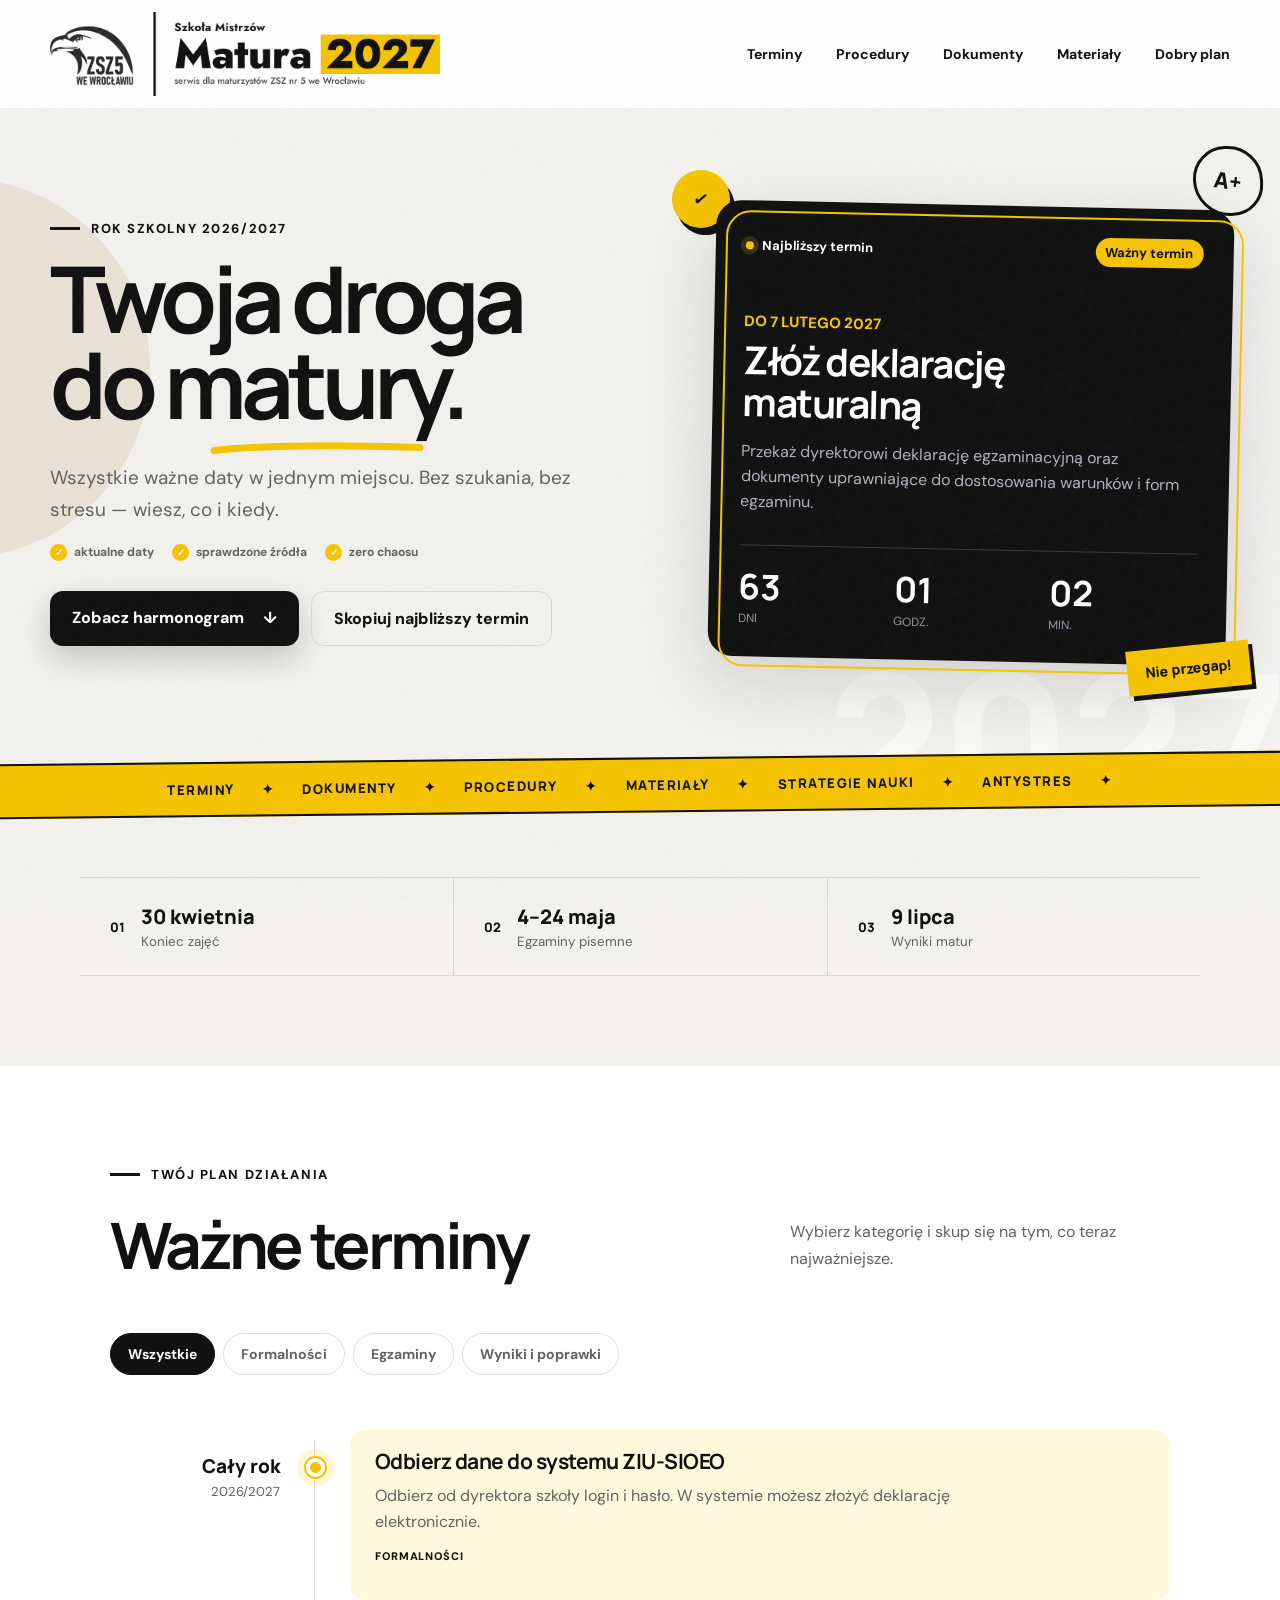
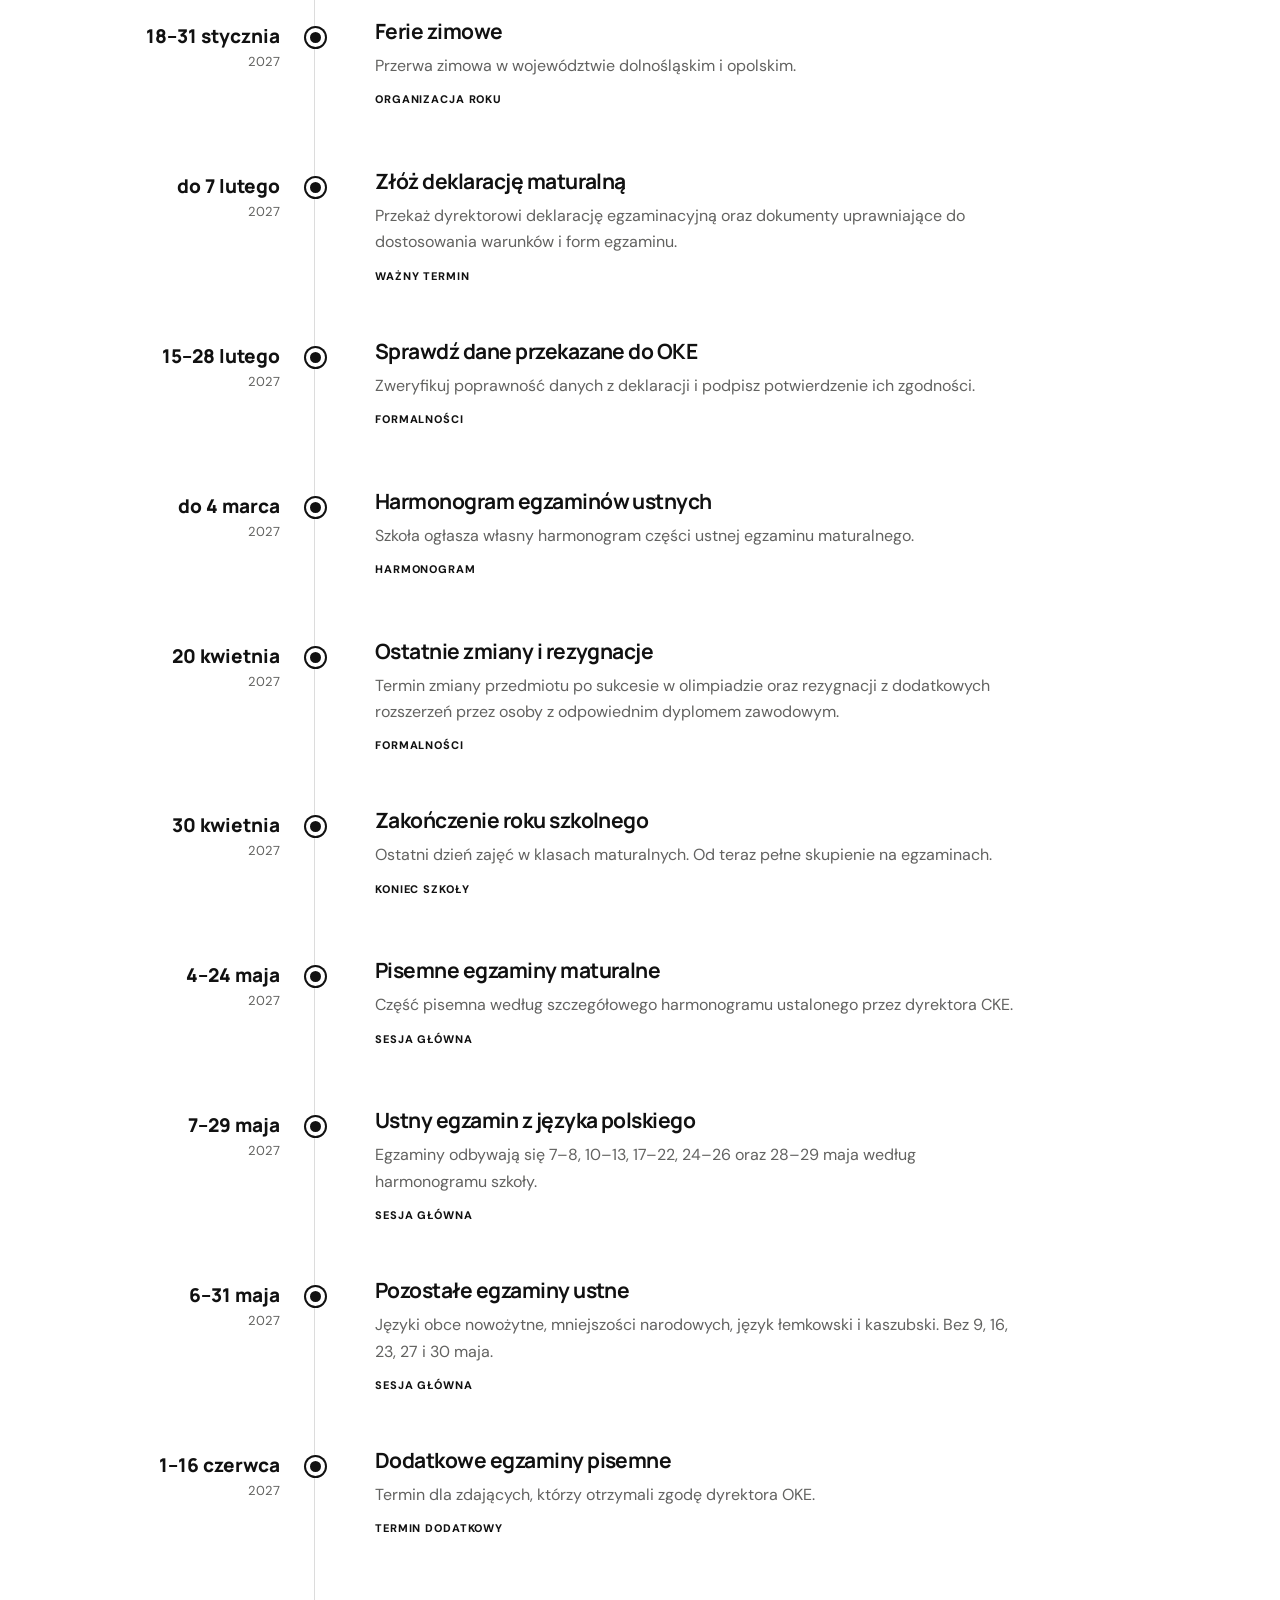
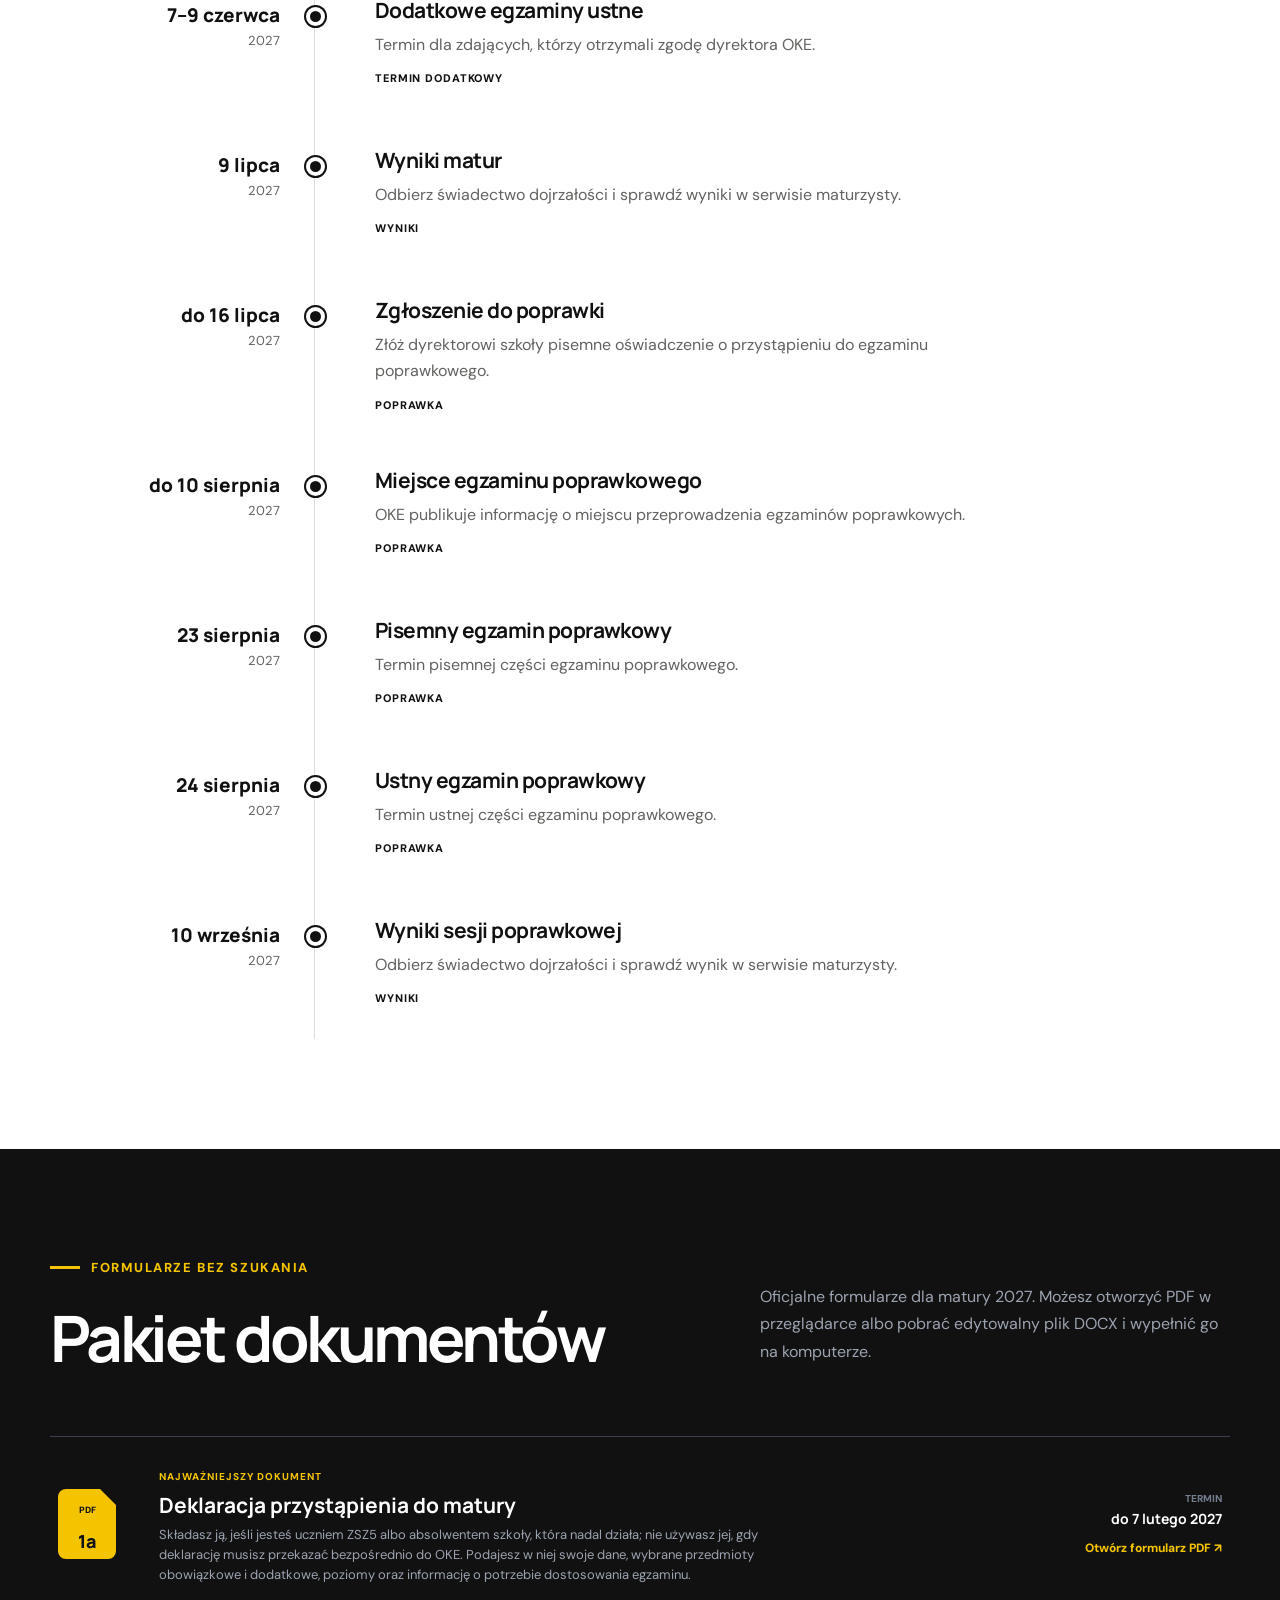
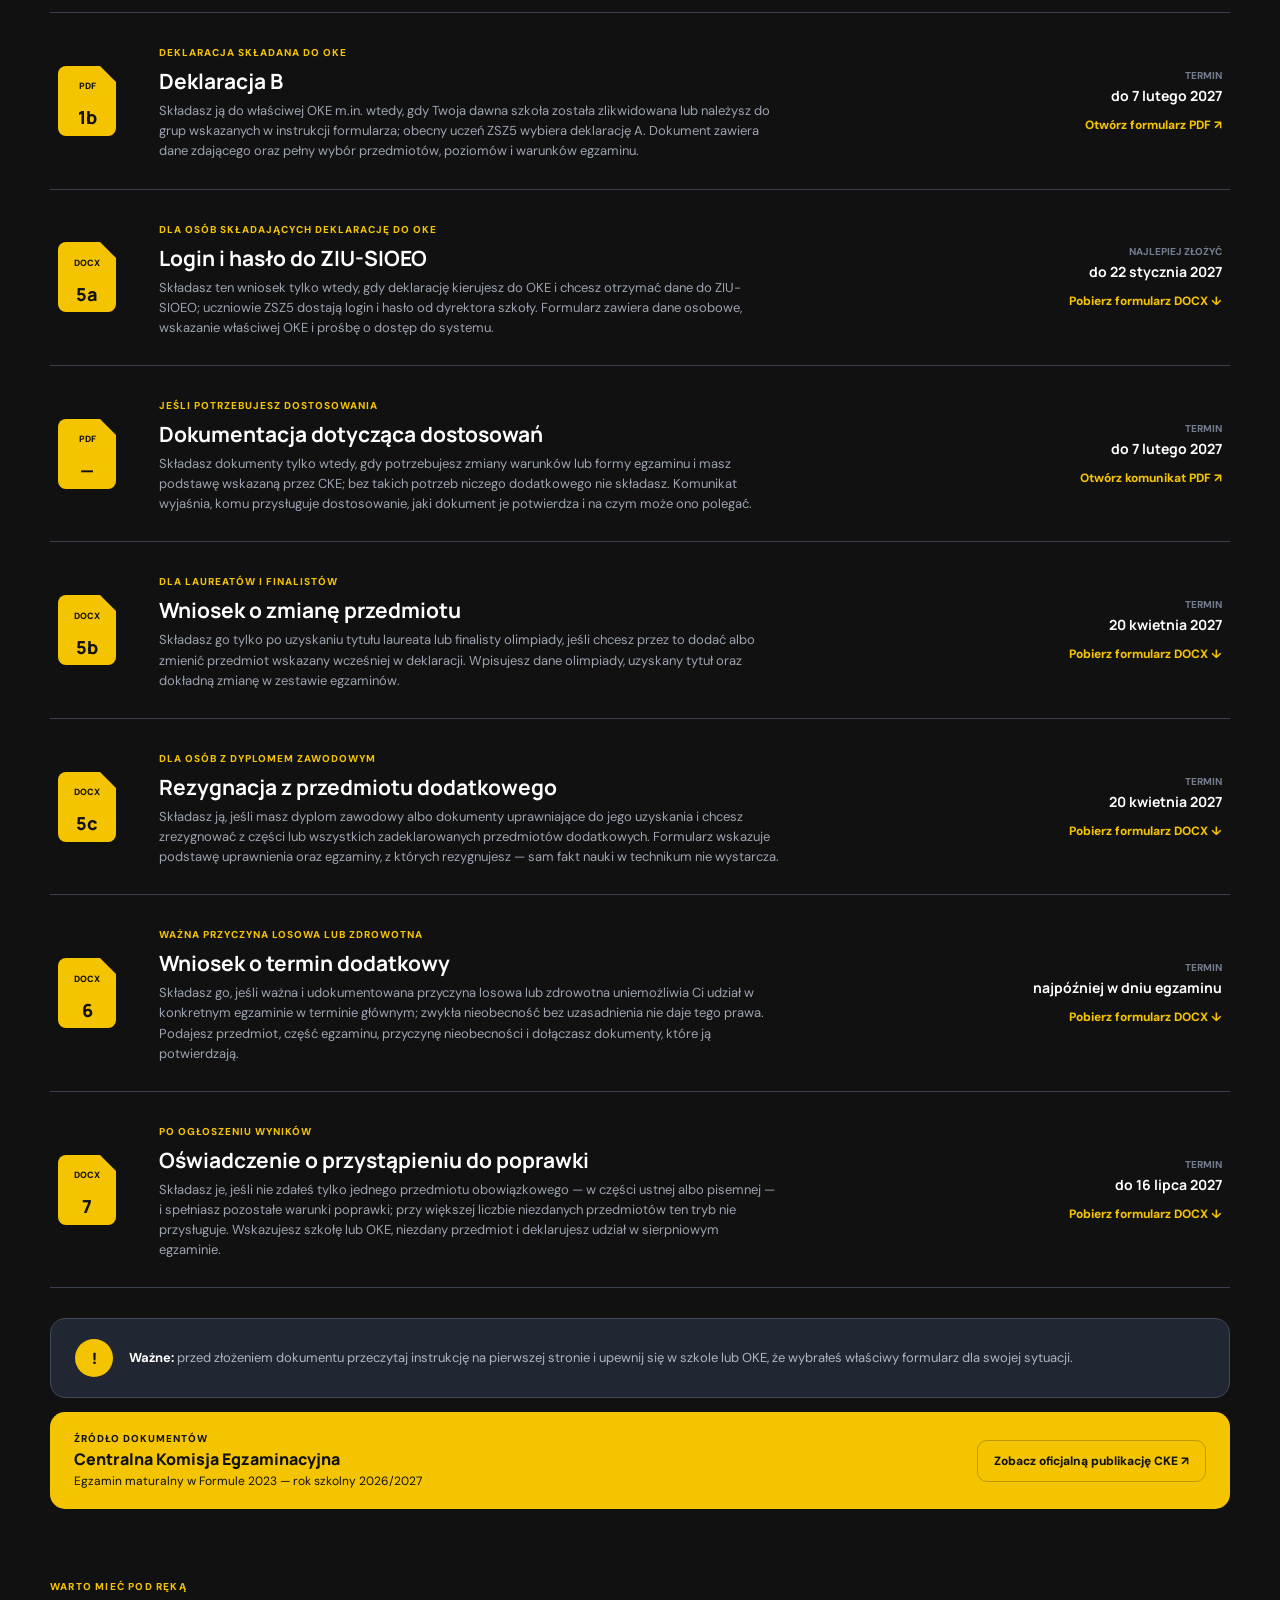
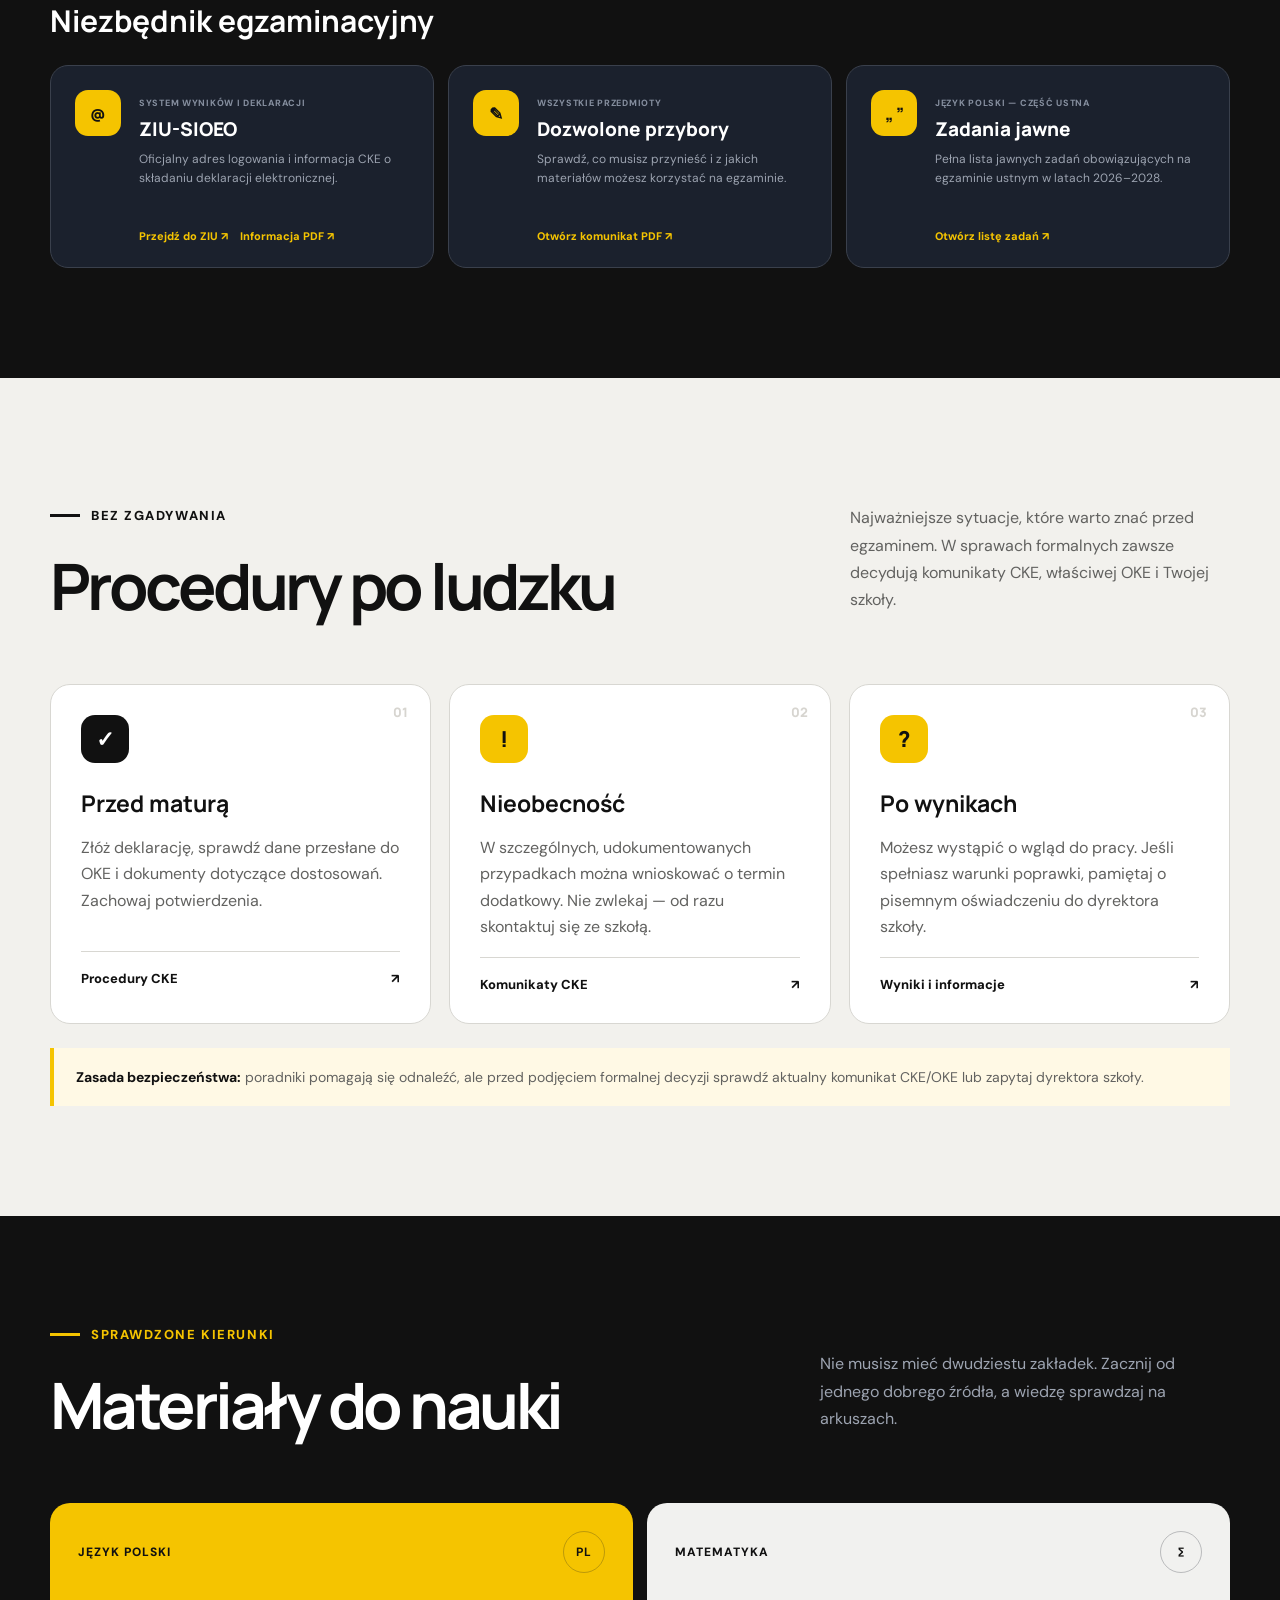
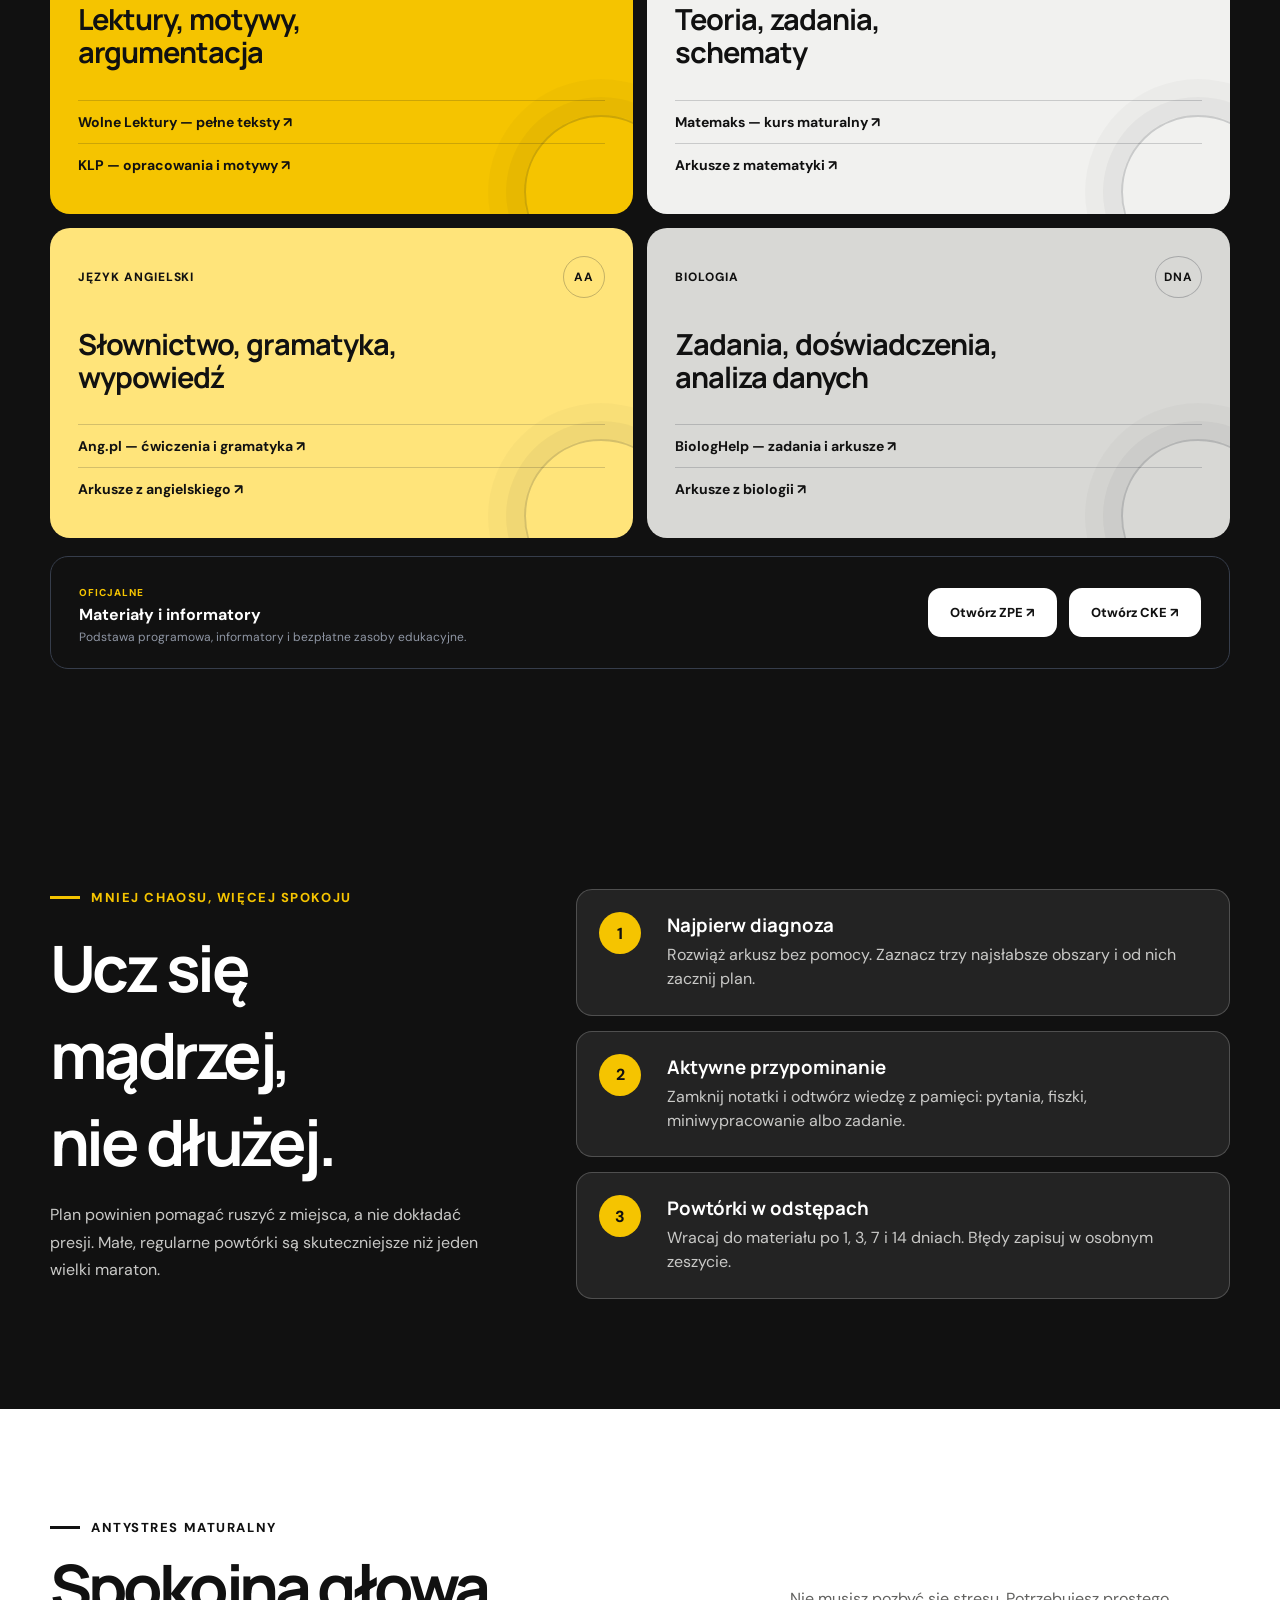
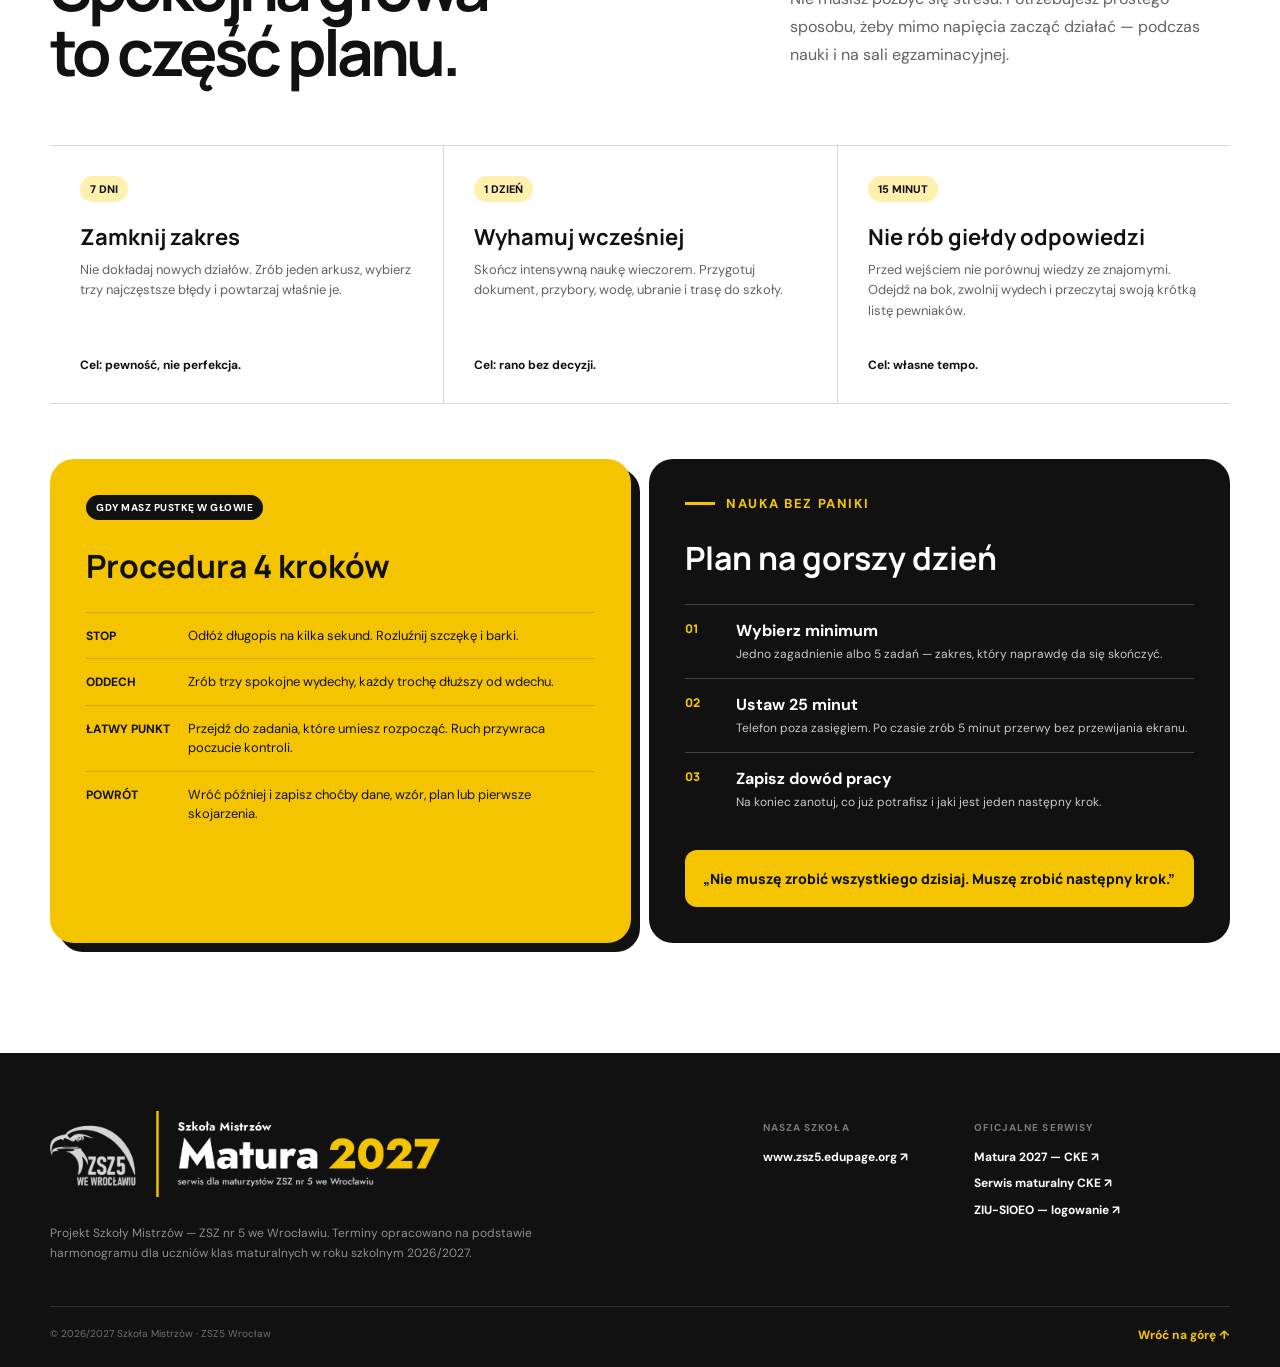
==== commit 1827da9b: "Clarify when each exam form is required" ====
--- a/index.html
+++ b/index.html
@@ -111,42 +111,42 @@
         <div class="document-list">
           <article>
             <div class="document-icon"><span>PDF</span><b>1a</b></div>
-            <div class="document-copy"><span>Najważniejszy dokument</span><h3>Deklaracja przystąpienia do matury</h3><p>Załącznik 1a — deklaracja A. Wskazujesz przedmioty, poziomy i dane potrzebne do przeprowadzenia egzaminu.</p></div>
+            <div class="document-copy"><span>Najważniejszy dokument</span><h3>Deklaracja przystąpienia do matury</h3><p>Składasz ją, jeśli jesteś uczniem ZSZ5 albo absolwentem szkoły, która nadal działa; nie używasz jej, gdy deklarację musisz przekazać bezpośrednio do OKE. Podajesz w niej swoje dane, wybrane przedmioty obowiązkowe i dodatkowe, poziomy oraz informację o potrzebie dostosowania egzaminu.</p></div>
             <div class="document-meta"><span>Termin</span><strong>do 7 lutego 2027</strong><a href="documents/deklaracja-a-zalacznik-1a.pdf" target="_blank" rel="noopener noreferrer">Otwórz formularz PDF ↗</a></div>
           </article>
           <article>
             <div class="document-icon"><span>PDF</span><b>1b</b></div>
-            <div class="document-copy"><span>Deklaracja składana do OKE</span><h3>Deklaracja B</h3><p>Załącznik 1b — dla zdających, którzy zgodnie z zasadami składają deklarację bezpośrednio do dyrektora właściwej OKE.</p></div>
+            <div class="document-copy"><span>Deklaracja składana do OKE</span><h3>Deklaracja B</h3><p>Składasz ją do właściwej OKE m.in. wtedy, gdy Twoja dawna szkoła została zlikwidowana lub należysz do grup wskazanych w instrukcji formularza; obecny uczeń ZSZ5 wybiera deklarację A. Dokument zawiera dane zdającego oraz pełny wybór przedmiotów, poziomów i warunków egzaminu.</p></div>
             <div class="document-meta"><span>Termin</span><strong>do 7 lutego 2027</strong><a href="documents/deklaracja-b-zalacznik-1b.pdf" target="_blank" rel="noopener noreferrer">Otwórz formularz PDF ↗</a></div>
           </article>
           <article>
             <div class="document-icon"><span>DOCX</span><b>5a</b></div>
-            <div class="document-copy"><span>Dla osób składających deklarację do OKE</span><h3>Login i hasło do ZIU-SIOEO</h3><p>Załącznik 5a — wniosek do dyrektora OKE o dane dostępowe umożliwiające m.in. złożenie deklaracji elektronicznej.</p></div>
+            <div class="document-copy"><span>Dla osób składających deklarację do OKE</span><h3>Login i hasło do ZIU-SIOEO</h3><p>Składasz ten wniosek tylko wtedy, gdy deklarację kierujesz do OKE i chcesz otrzymać dane do ZIU-SIOEO; uczniowie ZSZ5 dostają login i hasło od dyrektora szkoły. Formularz zawiera dane osobowe, wskazanie właściwej OKE i prośbę o dostęp do systemu.</p></div>
             <div class="document-meta"><span>Najlepiej złożyć</span><strong>do 22 stycznia 2027</strong><a href="documents/wniosek-dostep-ziu-sioeo-zalacznik-5a.docx" download>Pobierz formularz DOCX ↓</a></div>
           </article>
           <article>
             <div class="document-icon"><span>PDF</span><b>—</b></div>
-            <div class="document-copy"><span>Jeśli potrzebujesz dostosowania</span><h3>Dokumentacja dotycząca dostosowań</h3><p>Dokumenty potwierdzające uprawnienie do dostosowania warunków lub formy egzaminu. Ich rodzaj zależy od sytuacji ucznia.</p></div>
+            <div class="document-copy"><span>Jeśli potrzebujesz dostosowania</span><h3>Dokumentacja dotycząca dostosowań</h3><p>Składasz dokumenty tylko wtedy, gdy potrzebujesz zmiany warunków lub formy egzaminu i masz podstawę wskazaną przez CKE; bez takich potrzeb niczego dodatkowego nie składasz. Komunikat wyjaśnia, komu przysługuje dostosowanie, jaki dokument je potwierdza i na czym może ono polegać.</p></div>
             <div class="document-meta"><span>Termin</span><strong>do 7 lutego 2027</strong><a href="documents/komunikat-cke-dostosowania-2027.pdf" target="_blank" rel="noopener noreferrer">Otwórz komunikat PDF ↗</a></div>
           </article>
           <article>
             <div class="document-icon"><span>DOCX</span><b>5b</b></div>
-            <div class="document-copy"><span>Dla laureatów i finalistów</span><h3>Wniosek o zmianę przedmiotu</h3><p>Załącznik 5b — gdy tytuł laureata lub finalisty olimpiady dotyczy innego przedmiotu niż wpisany w deklaracji.</p></div>
+            <div class="document-copy"><span>Dla laureatów i finalistów</span><h3>Wniosek o zmianę przedmiotu</h3><p>Składasz go tylko po uzyskaniu tytułu laureata lub finalisty olimpiady, jeśli chcesz przez to dodać albo zmienić przedmiot wskazany wcześniej w deklaracji. Wpisujesz dane olimpiady, uzyskany tytuł oraz dokładną zmianę w zestawie egzaminów.</p></div>
             <div class="document-meta"><span>Termin</span><strong>20 kwietnia 2027</strong><a href="documents/wniosek-zmiana-przedmiotu-zalacznik-5b.docx" download>Pobierz formularz DOCX ↓</a></div>
           </article>
           <article>
             <div class="document-icon"><span>DOCX</span><b>5c</b></div>
-            <div class="document-copy"><span>Dla osób z dyplomem zawodowym</span><h3>Rezygnacja z przedmiotu dodatkowego</h3><p>Załącznik 5c — pisemna informacja o rezygnacji z dodatkowego egzaminu rozszerzonego po spełnieniu warunków zawodowych.</p></div>
+            <div class="document-copy"><span>Dla osób z dyplomem zawodowym</span><h3>Rezygnacja z przedmiotu dodatkowego</h3><p>Składasz ją, jeśli masz dyplom zawodowy albo dokumenty uprawniające do jego uzyskania i chcesz zrezygnować z części lub wszystkich zadeklarowanych przedmiotów dodatkowych. Formularz wskazuje podstawę uprawnienia oraz egzaminy, z których rezygnujesz — sam fakt nauki w technikum nie wystarcza.</p></div>
             <div class="document-meta"><span>Termin</span><strong>20 kwietnia 2027</strong><a href="documents/rezygnacja-przedmiot-dodatkowy-zalacznik-5c.docx" download>Pobierz formularz DOCX ↓</a></div>
           </article>
           <article>
             <div class="document-icon"><span>DOCX</span><b>6</b></div>
-            <div class="document-copy"><span>Ważna przyczyna losowa lub zdrowotna</span><h3>Wniosek o termin dodatkowy</h3><p>Załącznik 6 — gdy z udokumentowanej przyczyny nie możesz przystąpić do danego egzaminu w terminie głównym.</p></div>
+            <div class="document-copy"><span>Ważna przyczyna losowa lub zdrowotna</span><h3>Wniosek o termin dodatkowy</h3><p>Składasz go, jeśli ważna i udokumentowana przyczyna losowa lub zdrowotna uniemożliwia Ci udział w konkretnym egzaminie w terminie głównym; zwykła nieobecność bez uzasadnienia nie daje tego prawa. Podajesz przedmiot, część egzaminu, przyczynę nieobecności i dołączasz dokumenty, które ją potwierdzają.</p></div>
             <div class="document-meta"><span>Termin</span><strong>najpóźniej w dniu egzaminu</strong><a href="documents/wniosek-termin-dodatkowy-zalacznik-6.docx" download>Pobierz formularz DOCX ↓</a></div>
           </article>
           <article>
             <div class="document-icon"><span>DOCX</span><b>7</b></div>
-            <div class="document-copy"><span>Po ogłoszeniu wyników</span><h3>Oświadczenie o przystąpieniu do poprawki</h3><p>Pisemne oświadczenie składane dyrektorowi szkoły. Przed złożeniem potwierdź w szkole, czy spełniasz warunki egzaminu poprawkowego.</p></div>
+            <div class="document-copy"><span>Po ogłoszeniu wyników</span><h3>Oświadczenie o przystąpieniu do poprawki</h3><p>Składasz je, jeśli nie zdałeś tylko jednego przedmiotu obowiązkowego — w części ustnej albo pisemnej — i spełniasz pozostałe warunki poprawki; przy większej liczbie niezdanych przedmiotów ten tryb nie przysługuje. Wskazujesz szkołę lub OKE, niezdany przedmiot i deklarujesz udział w sierpniowym egzaminie.</p></div>
             <div class="document-meta"><span>Termin</span><strong>do 16 lipca 2027</strong><a href="documents/oswiadczenie-termin-poprawkowy-zalacznik-7.docx" download>Pobierz formularz DOCX ↓</a></div>
           </article>
         </div>
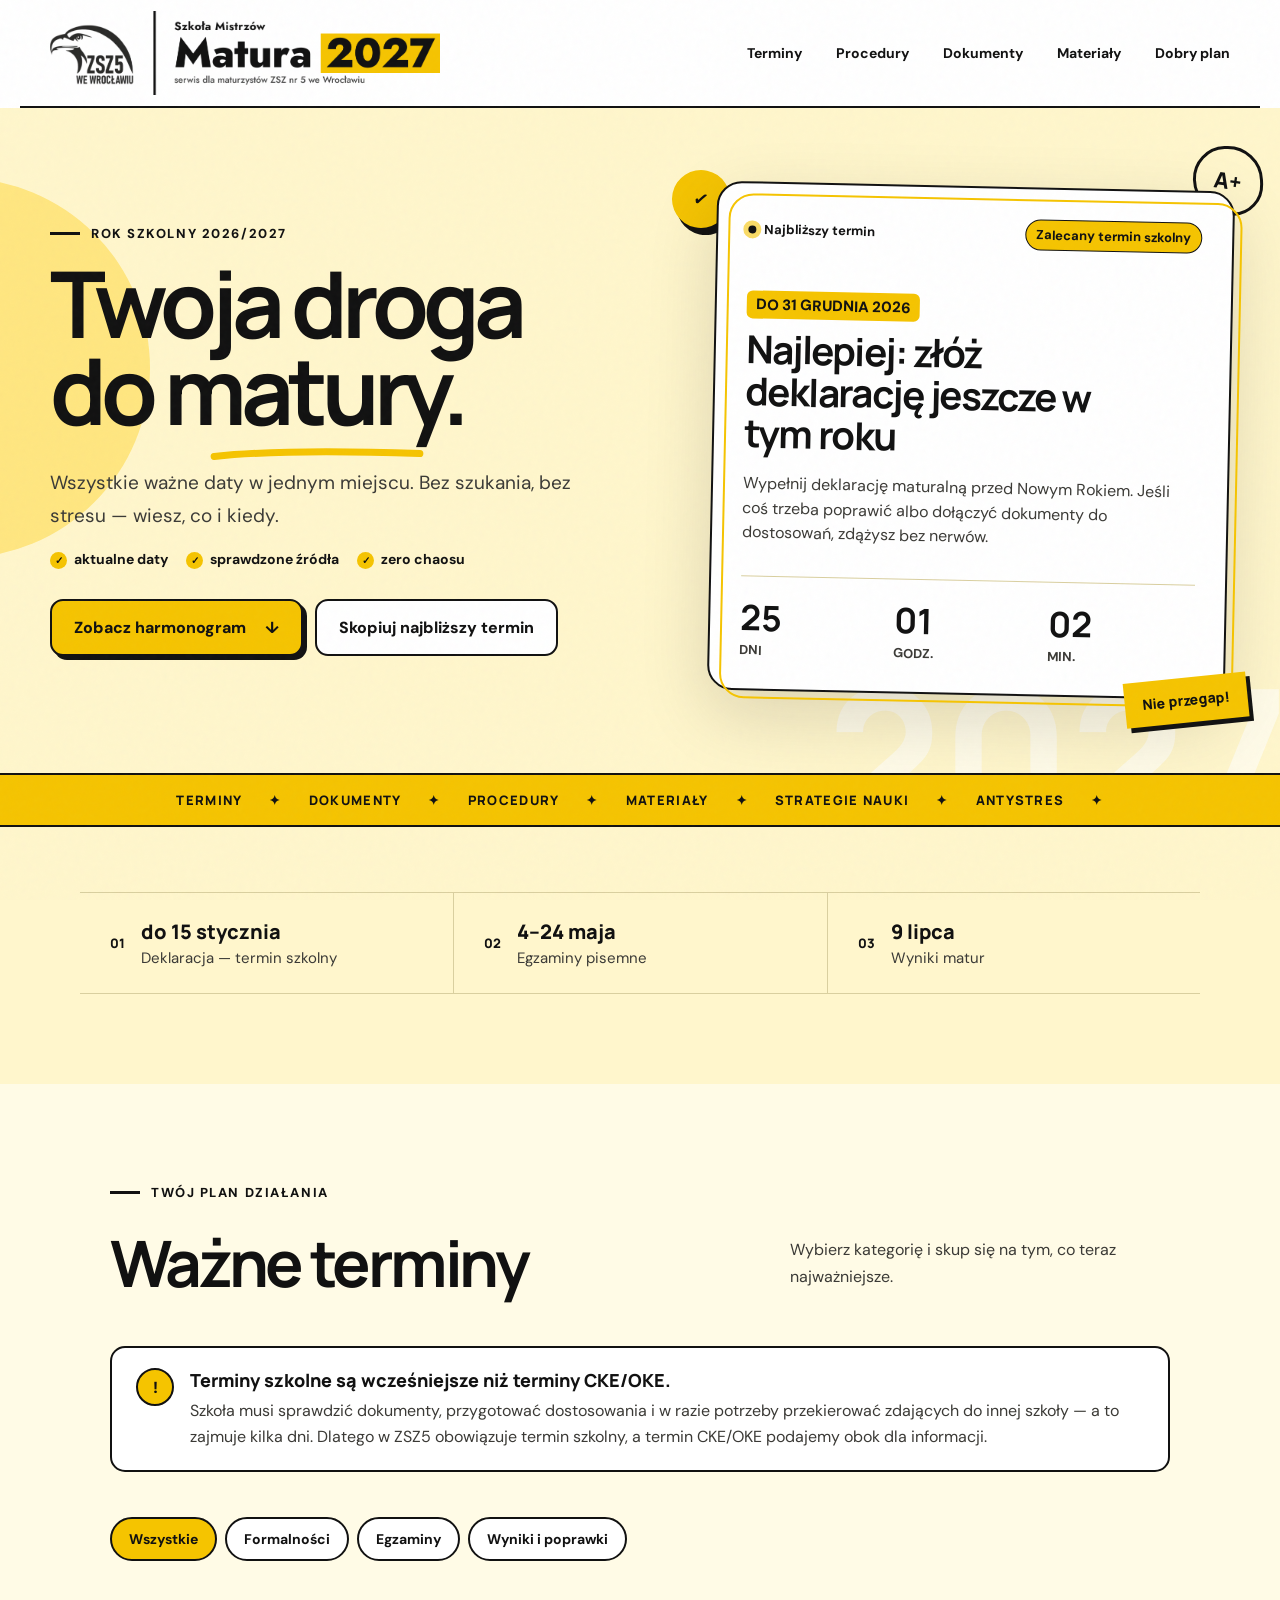
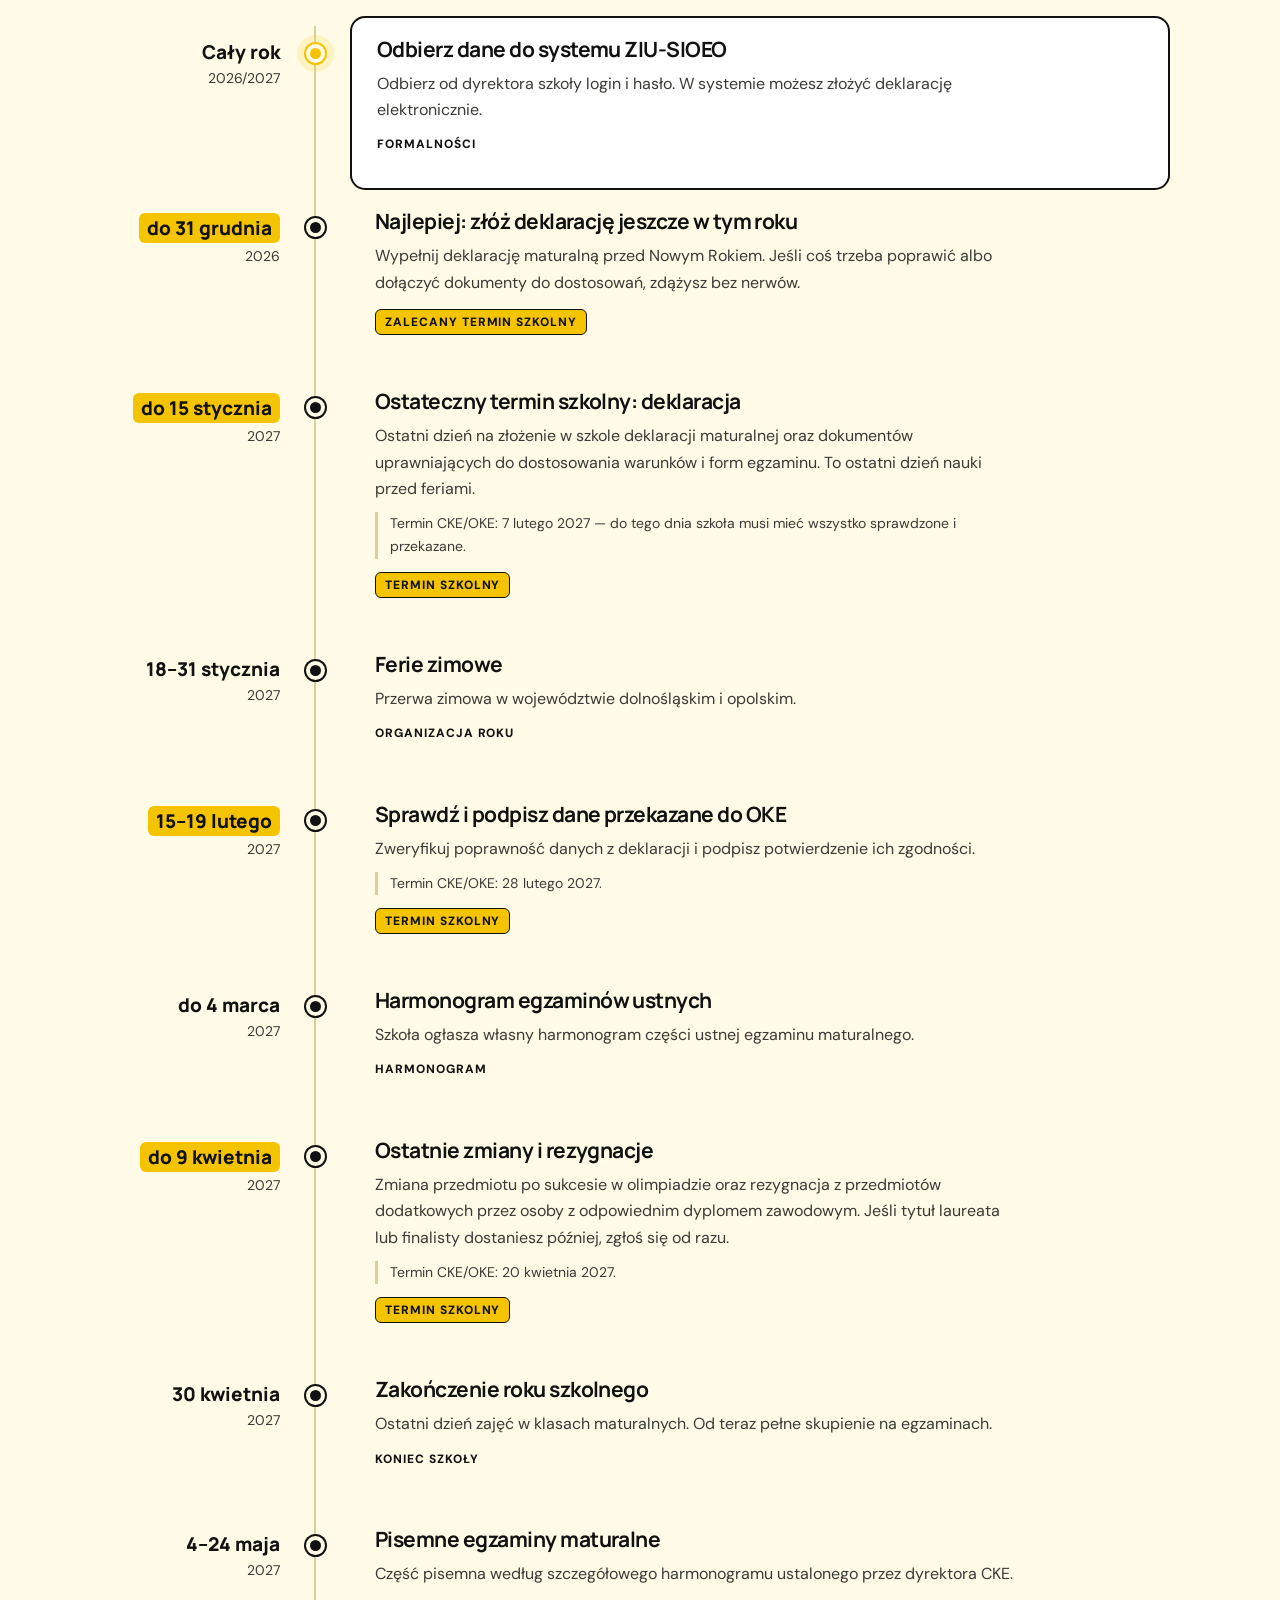
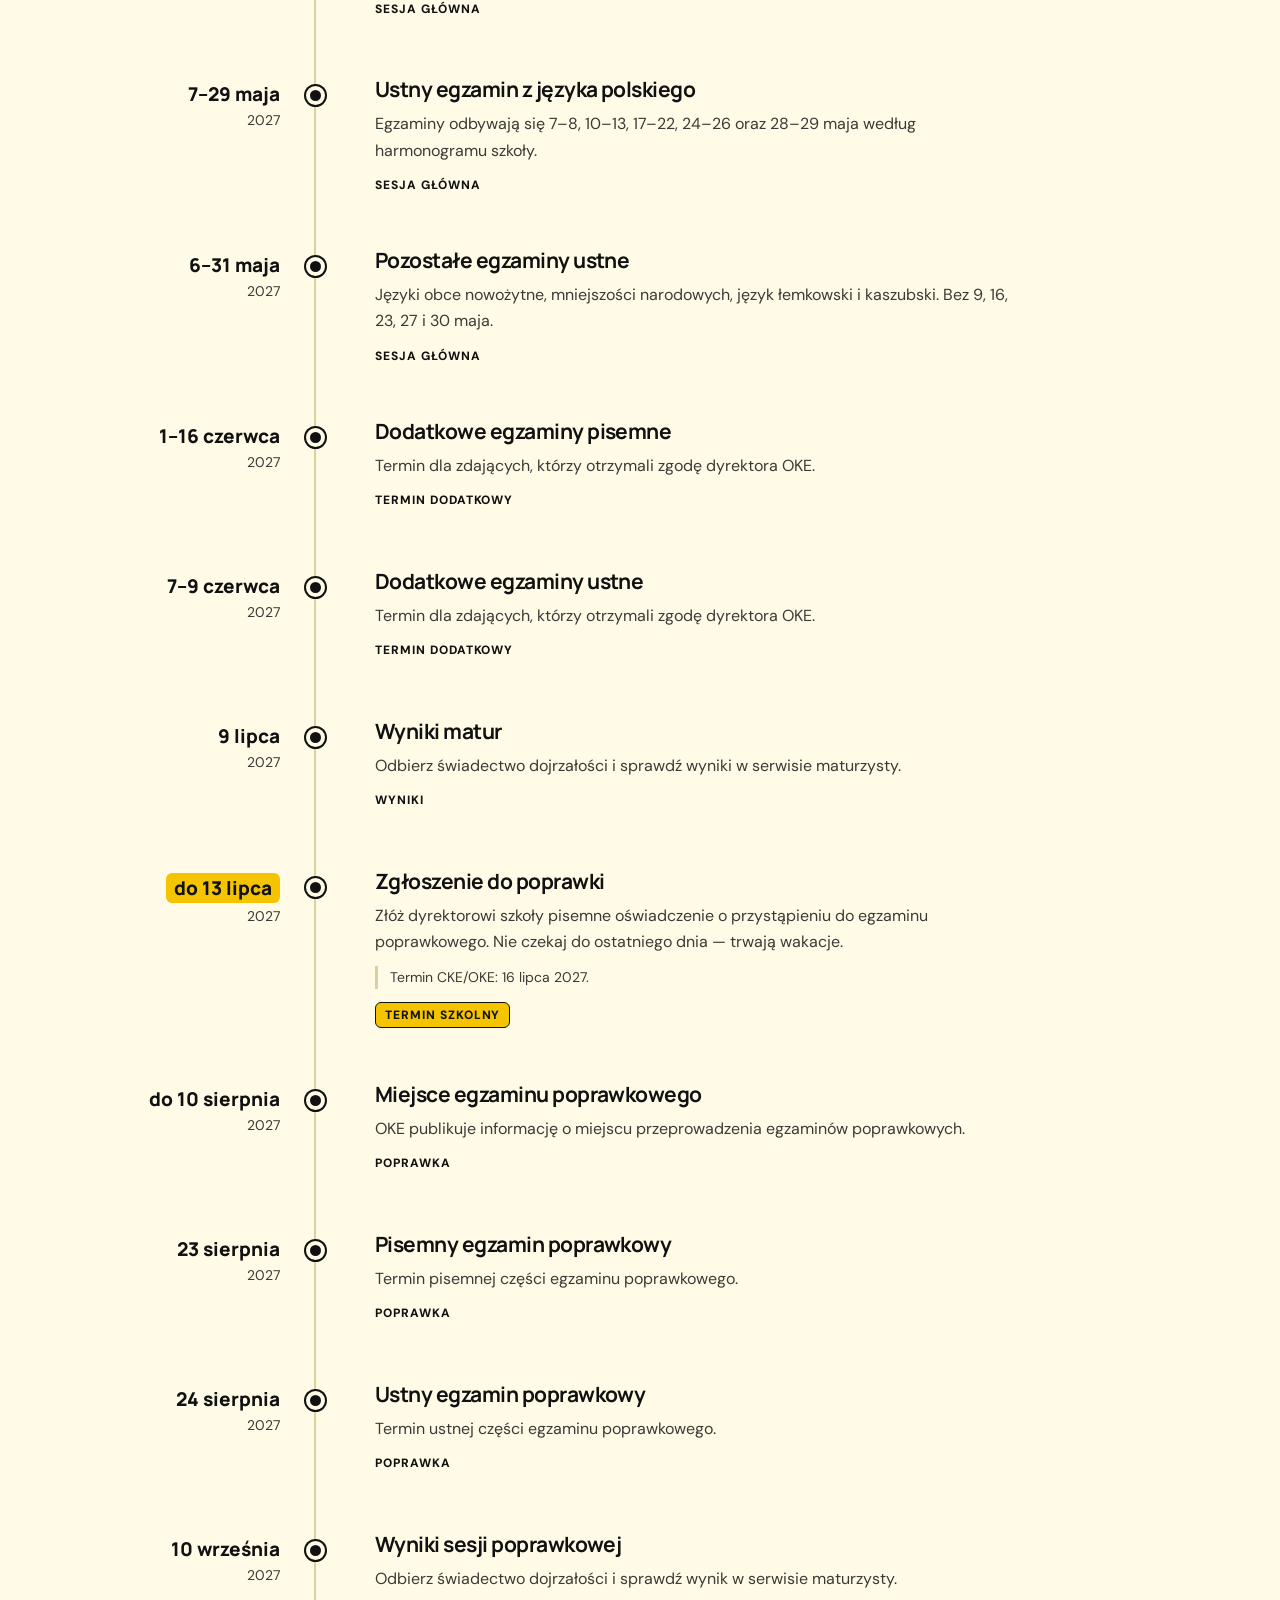
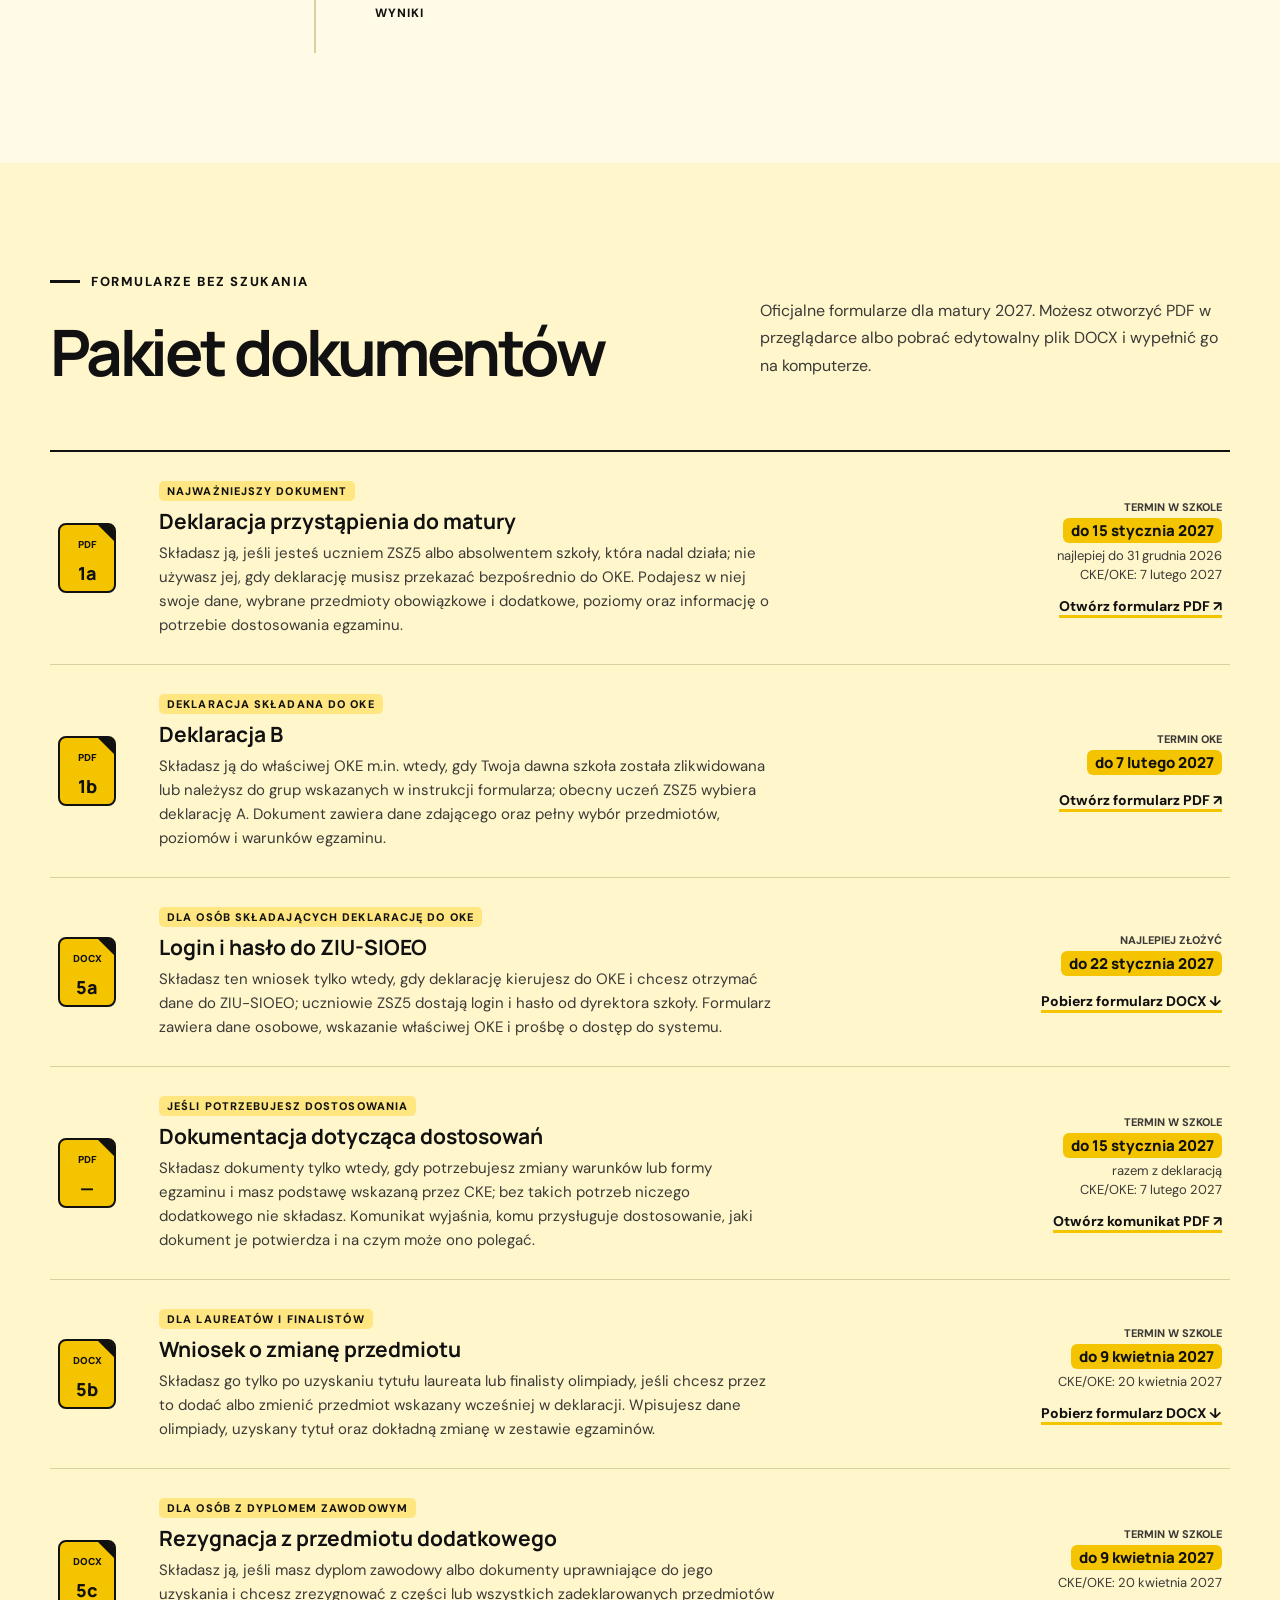
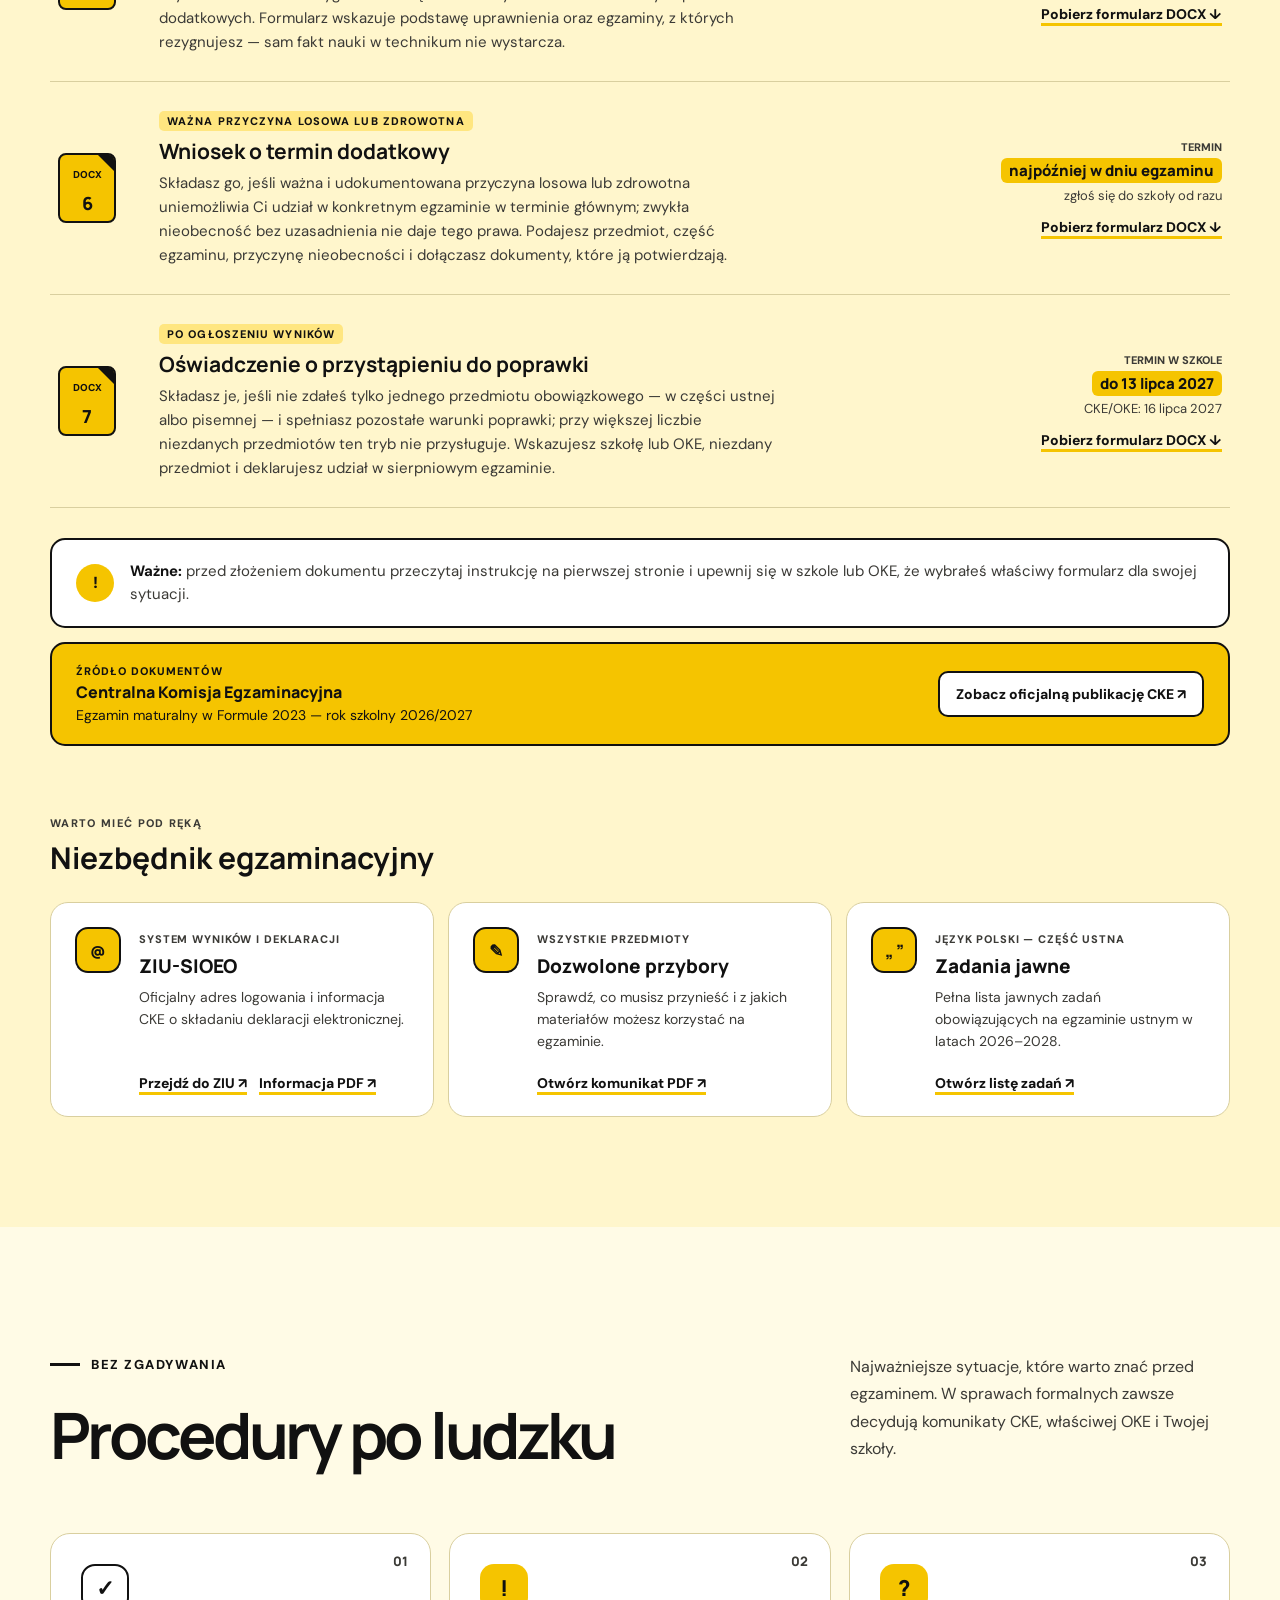
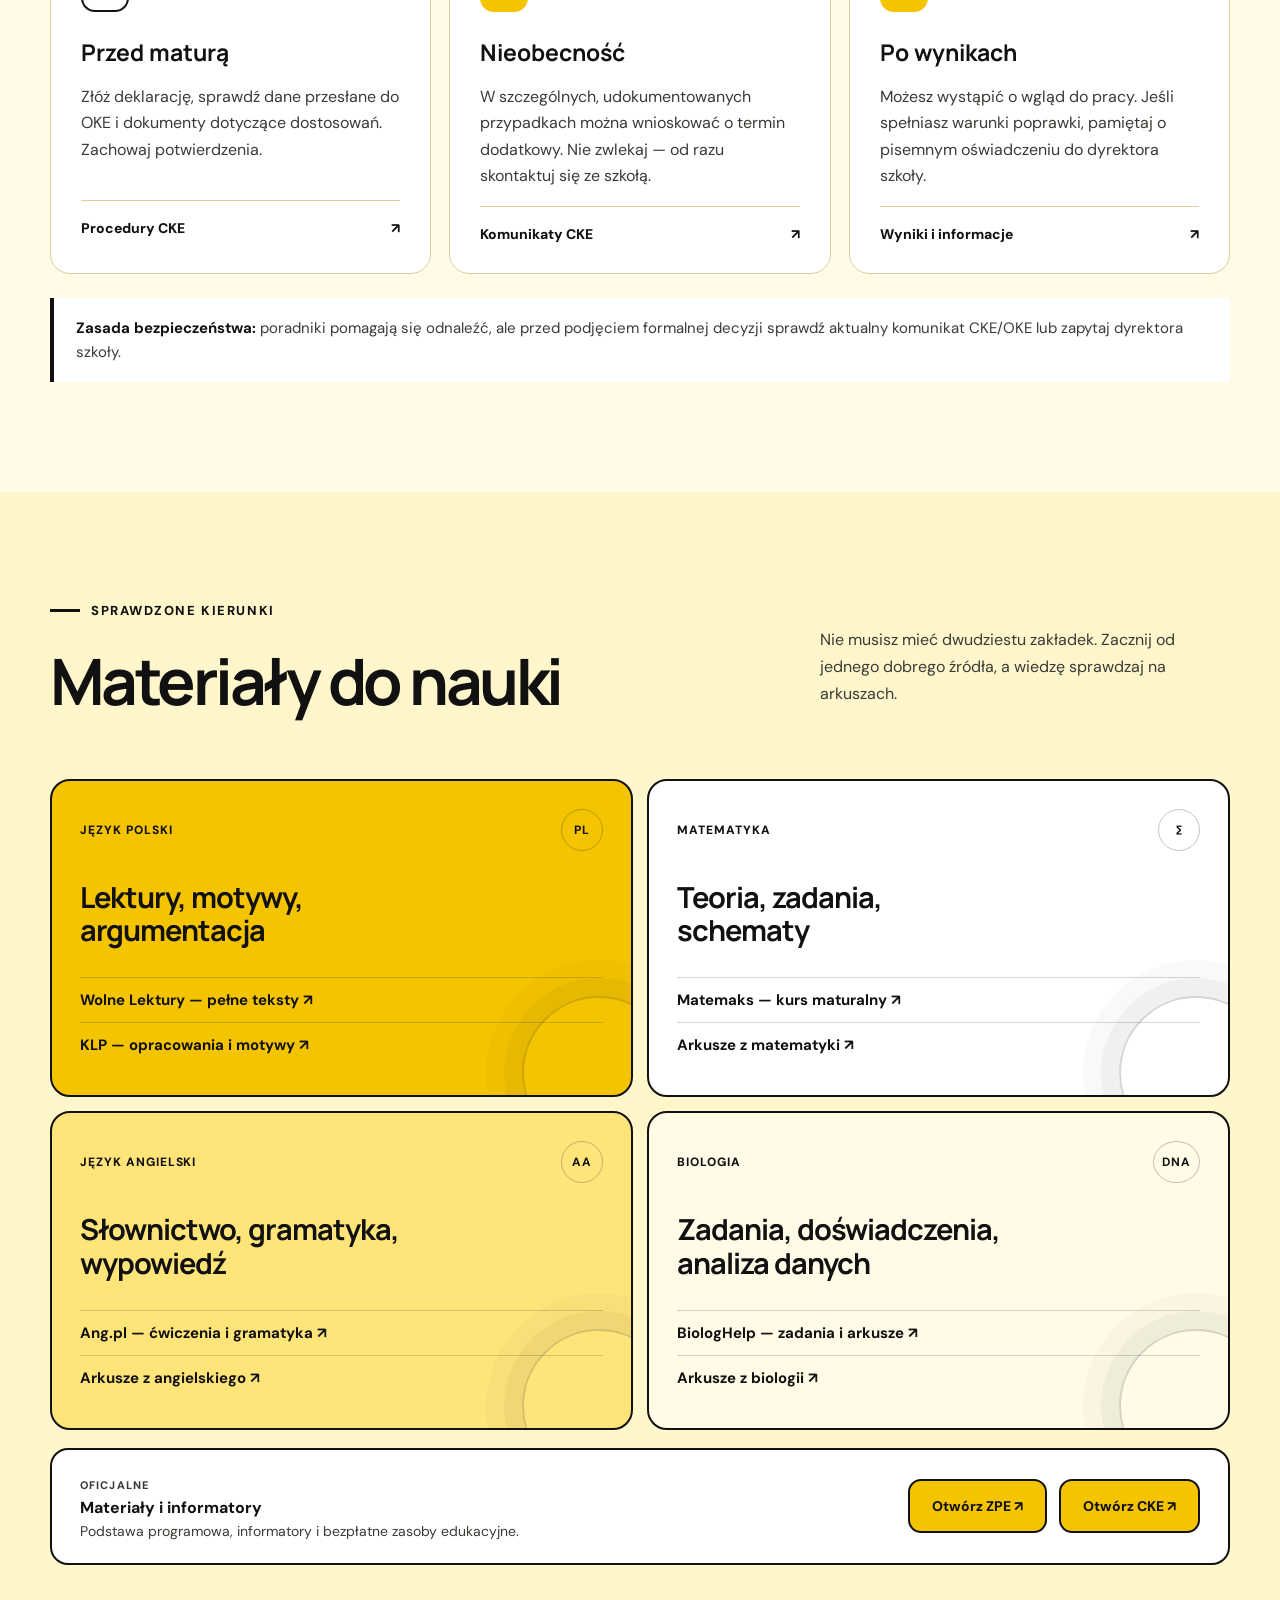
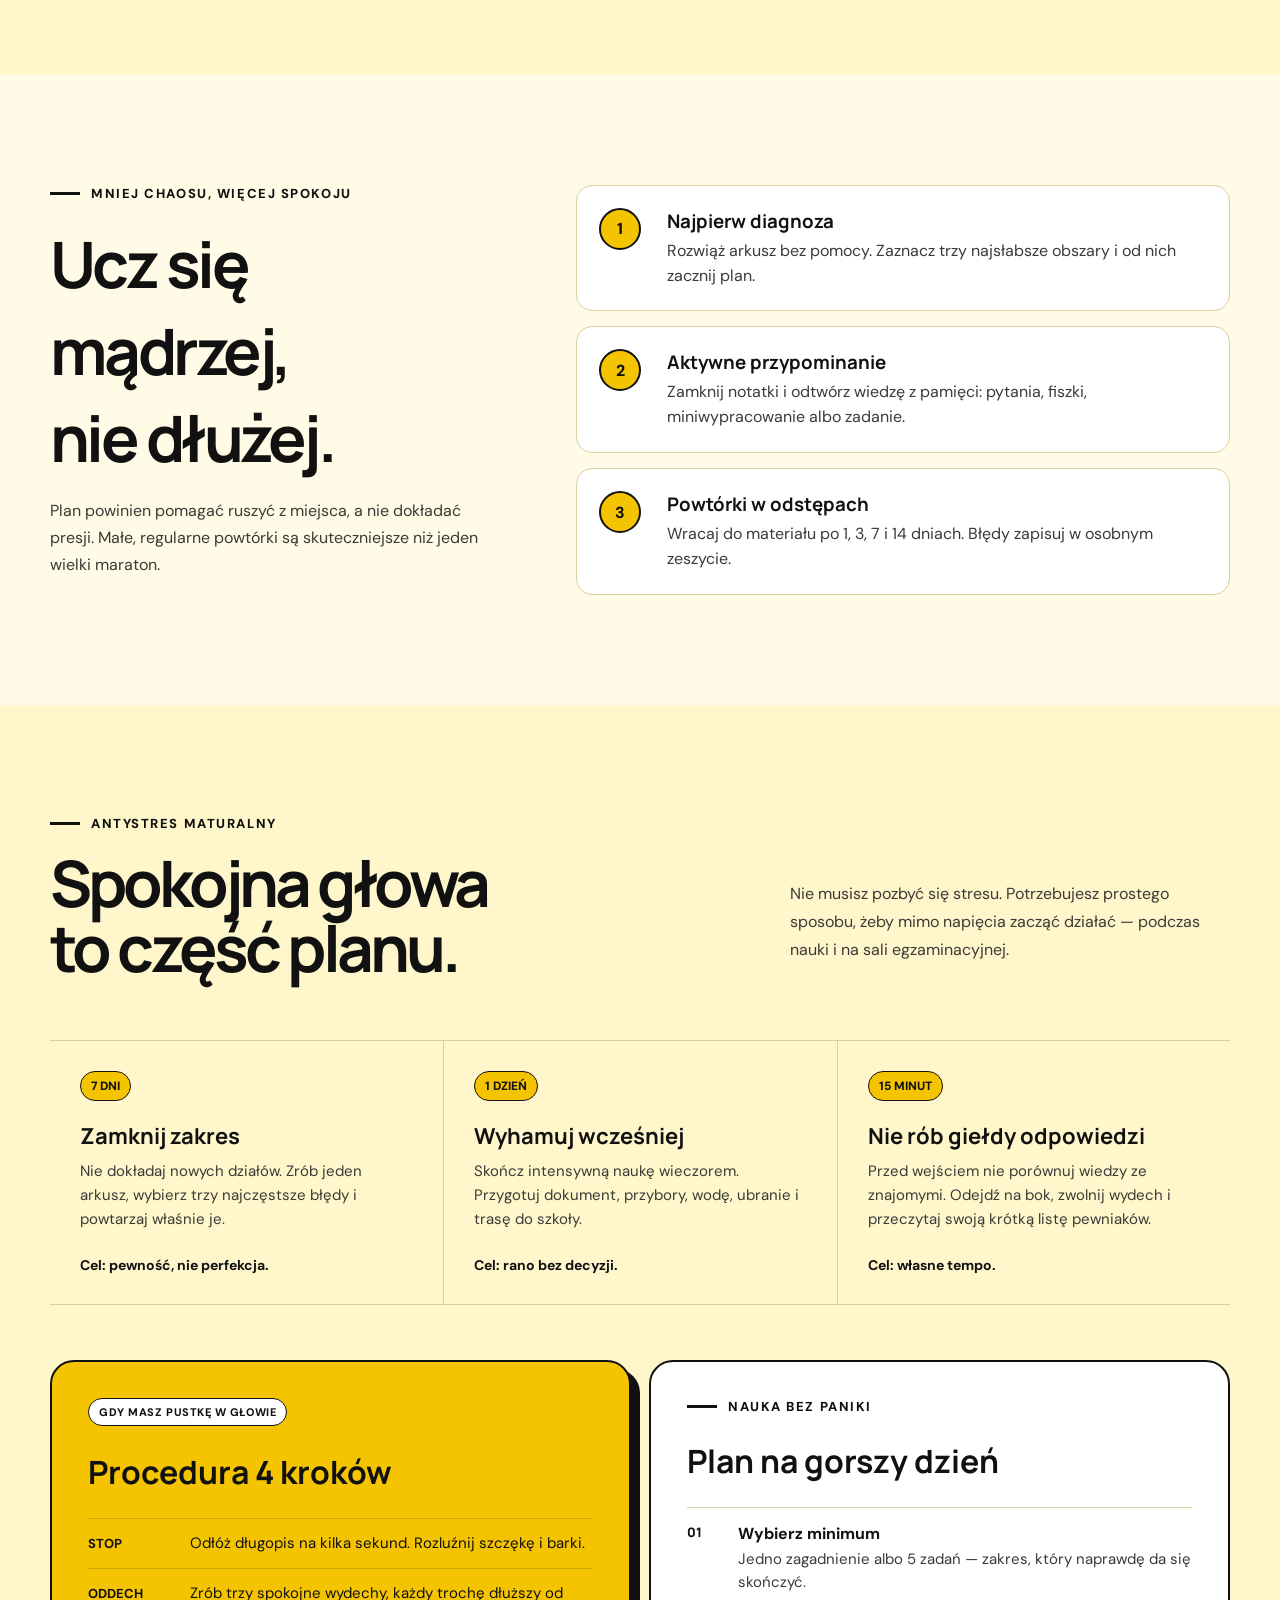
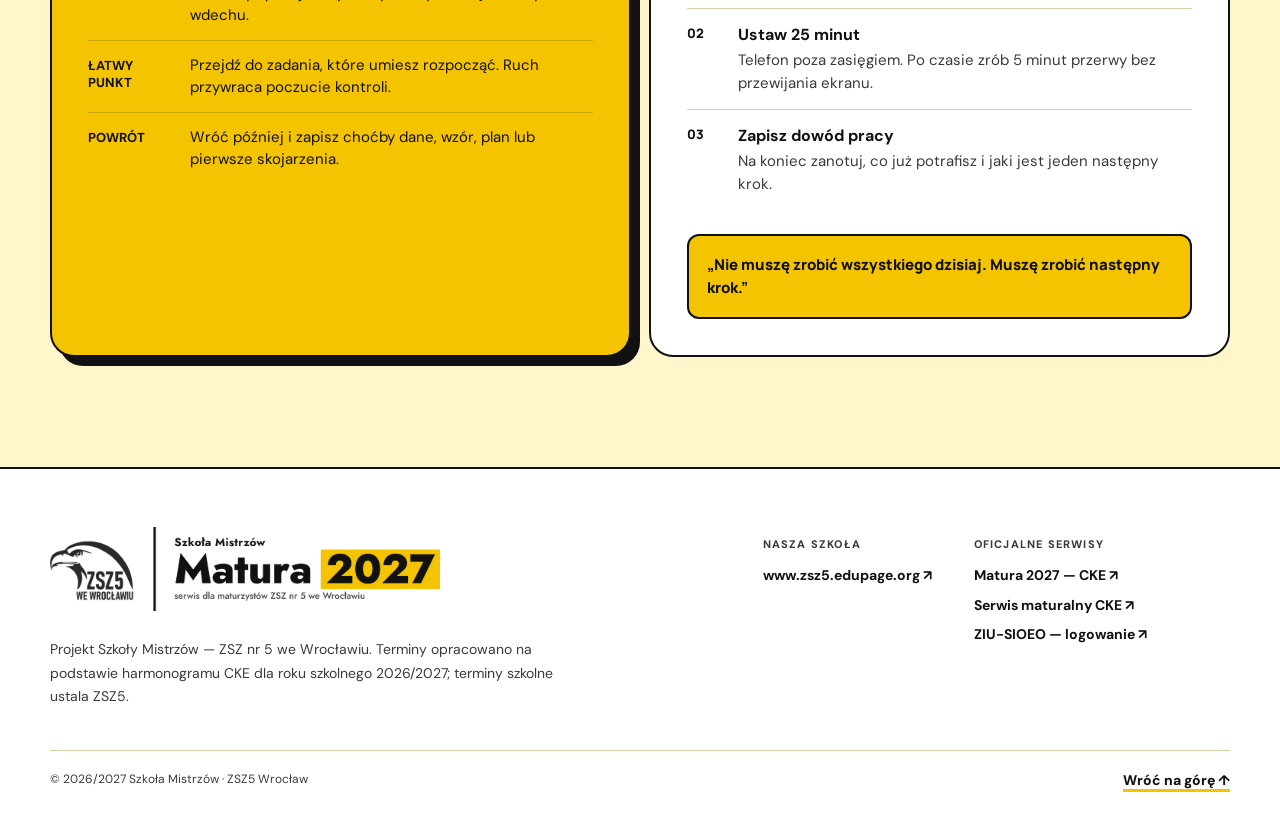
==== commit ec8eedc1: "Light yellow theme, school deadlines and mobile overflow fix - Replace dark sections with a light-ye" ====
--- a/index.html
+++ b/index.html
@@ -4,7 +4,7 @@
     <meta charset="UTF-8" />
     <meta name="viewport" content="width=device-width, initial-scale=1.0" />
     <meta name="description" content="Najważniejsze terminy matury 2027 — deklaracje, egzaminy, wyniki i poprawki w jednym miejscu." />
-    <meta name="theme-color" content="#111827" />
+    <meta name="theme-color" content="#fff6cc" />
     <title>Matura 2027 — najważniejsze terminy</title>
     <link rel="preconnect" href="https://fonts.googleapis.com" />
     <link rel="preconnect" href="https://fonts.gstatic.com" crossorigin />
@@ -74,7 +74,7 @@
       </div>
 
       <section class="quick-stats" aria-label="Najważniejsze informacje">
-        <article><span>01</span><div><strong>30 kwietnia</strong><small>Koniec zajęć</small></div></article>
+        <article><span>01</span><div><strong>do 15 stycznia</strong><small>Deklaracja — termin szkolny</small></div></article>
         <article><span>02</span><div><strong>4–24 maja</strong><small>Egzaminy pisemne</small></div></article>
         <article><span>03</span><div><strong>9 lipca</strong><small>Wyniki matur</small></div></article>
       </section>
@@ -86,6 +86,14 @@
             <h2>Ważne terminy</h2>
           </div>
           <p>Wybierz kategorię i skup się na tym, co teraz najważniejsze.</p>
+        </div>
+
+        <div class="school-note">
+          <span aria-hidden="true">!</span>
+          <div>
+            <strong>Terminy szkolne są wcześniejsze niż terminy CKE/OKE.</strong>
+            <p>Szkoła musi sprawdzić dokumenty, przygotować dostosowania i w razie potrzeby przekierować zdających do innej szkoły — a to zajmuje kilka dni. Dlatego w ZSZ5 obowiązuje termin szkolny, a termin CKE/OKE podajemy obok dla informacji.</p>
+          </div>
         </div>
 
         <div class="filters" role="group" aria-label="Filtruj terminy">
@@ -112,12 +120,12 @@
           <article>
             <div class="document-icon"><span>PDF</span><b>1a</b></div>
             <div class="document-copy"><span>Najważniejszy dokument</span><h3>Deklaracja przystąpienia do matury</h3><p>Składasz ją, jeśli jesteś uczniem ZSZ5 albo absolwentem szkoły, która nadal działa; nie używasz jej, gdy deklarację musisz przekazać bezpośrednio do OKE. Podajesz w niej swoje dane, wybrane przedmioty obowiązkowe i dodatkowe, poziomy oraz informację o potrzebie dostosowania egzaminu.</p></div>
-            <div class="document-meta"><span>Termin</span><strong>do 7 lutego 2027</strong><a href="documents/deklaracja-a-zalacznik-1a.pdf" target="_blank" rel="noopener noreferrer">Otwórz formularz PDF ↗</a></div>
+            <div class="document-meta"><span>Termin w szkole</span><strong>do 15 stycznia 2027</strong><small>najlepiej do 31 grudnia 2026<br />CKE/OKE: 7 lutego 2027</small><a href="documents/deklaracja-a-zalacznik-1a.pdf" target="_blank" rel="noopener noreferrer">Otwórz formularz PDF ↗</a></div>
           </article>
           <article>
             <div class="document-icon"><span>PDF</span><b>1b</b></div>
             <div class="document-copy"><span>Deklaracja składana do OKE</span><h3>Deklaracja B</h3><p>Składasz ją do właściwej OKE m.in. wtedy, gdy Twoja dawna szkoła została zlikwidowana lub należysz do grup wskazanych w instrukcji formularza; obecny uczeń ZSZ5 wybiera deklarację A. Dokument zawiera dane zdającego oraz pełny wybór przedmiotów, poziomów i warunków egzaminu.</p></div>
-            <div class="document-meta"><span>Termin</span><strong>do 7 lutego 2027</strong><a href="documents/deklaracja-b-zalacznik-1b.pdf" target="_blank" rel="noopener noreferrer">Otwórz formularz PDF ↗</a></div>
+            <div class="document-meta"><span>Termin OKE</span><strong>do 7 lutego 2027</strong><a href="documents/deklaracja-b-zalacznik-1b.pdf" target="_blank" rel="noopener noreferrer">Otwórz formularz PDF ↗</a></div>
           </article>
           <article>
             <div class="document-icon"><span>DOCX</span><b>5a</b></div>
@@ -127,27 +135,27 @@
           <article>
             <div class="document-icon"><span>PDF</span><b>—</b></div>
             <div class="document-copy"><span>Jeśli potrzebujesz dostosowania</span><h3>Dokumentacja dotycząca dostosowań</h3><p>Składasz dokumenty tylko wtedy, gdy potrzebujesz zmiany warunków lub formy egzaminu i masz podstawę wskazaną przez CKE; bez takich potrzeb niczego dodatkowego nie składasz. Komunikat wyjaśnia, komu przysługuje dostosowanie, jaki dokument je potwierdza i na czym może ono polegać.</p></div>
-            <div class="document-meta"><span>Termin</span><strong>do 7 lutego 2027</strong><a href="documents/komunikat-cke-dostosowania-2027.pdf" target="_blank" rel="noopener noreferrer">Otwórz komunikat PDF ↗</a></div>
+            <div class="document-meta"><span>Termin w szkole</span><strong>do 15 stycznia 2027</strong><small>razem z deklaracją<br />CKE/OKE: 7 lutego 2027</small><a href="documents/komunikat-cke-dostosowania-2027.pdf" target="_blank" rel="noopener noreferrer">Otwórz komunikat PDF ↗</a></div>
           </article>
           <article>
             <div class="document-icon"><span>DOCX</span><b>5b</b></div>
             <div class="document-copy"><span>Dla laureatów i finalistów</span><h3>Wniosek o zmianę przedmiotu</h3><p>Składasz go tylko po uzyskaniu tytułu laureata lub finalisty olimpiady, jeśli chcesz przez to dodać albo zmienić przedmiot wskazany wcześniej w deklaracji. Wpisujesz dane olimpiady, uzyskany tytuł oraz dokładną zmianę w zestawie egzaminów.</p></div>
-            <div class="document-meta"><span>Termin</span><strong>20 kwietnia 2027</strong><a href="documents/wniosek-zmiana-przedmiotu-zalacznik-5b.docx" download>Pobierz formularz DOCX ↓</a></div>
+            <div class="document-meta"><span>Termin w szkole</span><strong>do 9 kwietnia 2027</strong><small>CKE/OKE: 20 kwietnia 2027</small><a href="documents/wniosek-zmiana-przedmiotu-zalacznik-5b.docx" download>Pobierz formularz DOCX ↓</a></div>
           </article>
           <article>
             <div class="document-icon"><span>DOCX</span><b>5c</b></div>
             <div class="document-copy"><span>Dla osób z dyplomem zawodowym</span><h3>Rezygnacja z przedmiotu dodatkowego</h3><p>Składasz ją, jeśli masz dyplom zawodowy albo dokumenty uprawniające do jego uzyskania i chcesz zrezygnować z części lub wszystkich zadeklarowanych przedmiotów dodatkowych. Formularz wskazuje podstawę uprawnienia oraz egzaminy, z których rezygnujesz — sam fakt nauki w technikum nie wystarcza.</p></div>
-            <div class="document-meta"><span>Termin</span><strong>20 kwietnia 2027</strong><a href="documents/rezygnacja-przedmiot-dodatkowy-zalacznik-5c.docx" download>Pobierz formularz DOCX ↓</a></div>
+            <div class="document-meta"><span>Termin w szkole</span><strong>do 9 kwietnia 2027</strong><small>CKE/OKE: 20 kwietnia 2027</small><a href="documents/rezygnacja-przedmiot-dodatkowy-zalacznik-5c.docx" download>Pobierz formularz DOCX ↓</a></div>
           </article>
           <article>
             <div class="document-icon"><span>DOCX</span><b>6</b></div>
             <div class="document-copy"><span>Ważna przyczyna losowa lub zdrowotna</span><h3>Wniosek o termin dodatkowy</h3><p>Składasz go, jeśli ważna i udokumentowana przyczyna losowa lub zdrowotna uniemożliwia Ci udział w konkretnym egzaminie w terminie głównym; zwykła nieobecność bez uzasadnienia nie daje tego prawa. Podajesz przedmiot, część egzaminu, przyczynę nieobecności i dołączasz dokumenty, które ją potwierdzają.</p></div>
-            <div class="document-meta"><span>Termin</span><strong>najpóźniej w dniu egzaminu</strong><a href="documents/wniosek-termin-dodatkowy-zalacznik-6.docx" download>Pobierz formularz DOCX ↓</a></div>
+            <div class="document-meta"><span>Termin</span><strong>najpóźniej w dniu egzaminu</strong><small>zgłoś się do szkoły od razu</small><a href="documents/wniosek-termin-dodatkowy-zalacznik-6.docx" download>Pobierz formularz DOCX ↓</a></div>
           </article>
           <article>
             <div class="document-icon"><span>DOCX</span><b>7</b></div>
             <div class="document-copy"><span>Po ogłoszeniu wyników</span><h3>Oświadczenie o przystąpieniu do poprawki</h3><p>Składasz je, jeśli nie zdałeś tylko jednego przedmiotu obowiązkowego — w części ustnej albo pisemnej — i spełniasz pozostałe warunki poprawki; przy większej liczbie niezdanych przedmiotów ten tryb nie przysługuje. Wskazujesz szkołę lub OKE, niezdany przedmiot i deklarujesz udział w sierpniowym egzaminie.</p></div>
-            <div class="document-meta"><span>Termin</span><strong>do 16 lipca 2027</strong><a href="documents/oswiadczenie-termin-poprawkowy-zalacznik-7.docx" download>Pobierz formularz DOCX ↓</a></div>
+            <div class="document-meta"><span>Termin w szkole</span><strong>do 13 lipca 2027</strong><small>CKE/OKE: 16 lipca 2027</small><a href="documents/oswiadczenie-termin-poprawkowy-zalacznik-7.docx" download>Pobierz formularz DOCX ↓</a></div>
           </article>
         </div>
 
@@ -298,8 +306,8 @@
     <footer>
       <div class="footer-main">
         <div class="footer-identity">
-          <a class="brand footer-brand" href="#top"><img src="assets/brand/logo-matura-2027-negative.png" alt="Szkoła Mistrzów — Matura 2027, serwis ZSZ nr 5 we Wrocławiu" width="1983" height="440" /></a>
-          <p>Projekt Szkoły Mistrzów — ZSZ nr 5 we Wrocławiu. Terminy opracowano na podstawie harmonogramu dla uczniów klas maturalnych w roku szkolnym 2026/2027.</p>
+          <a class="brand footer-brand" href="#top"><img src="assets/brand/logo-matura-2027.png" alt="Szkoła Mistrzów — Matura 2027, serwis ZSZ nr 5 we Wrocławiu" width="2037" height="440" /></a>
+          <p>Projekt Szkoły Mistrzów — ZSZ nr 5 we Wrocławiu. Terminy opracowano na podstawie harmonogramu CKE dla roku szkolnego 2026/2027; terminy szkolne ustala ZSZ5.</p>
         </div>
         <div class="footer-links">
           <div><span>Nasza szkoła</span><a href="https://zsz5.edupage.org/" target="_blank" rel="noopener noreferrer">www.zsz5.edupage.org ↗</a></div>
--- a/styles.css
+++ b/styles.css
@@ -1,20 +1,25 @@
 :root {
   --ink: #111111;
-  --paper: #f2f1ed;
+  --paper: #fff6cc;
+  --paper-soft: #fffbe6;
   --white: #ffffff;
   --blue: #111111;
   --blue-dark: #000000;
   --yellow: #f5c400;
   --coral: #f5c400;
   --mint: #f5c400;
-  --muted: #626260;
-  --line: #d8d7d2;
+  --muted: #3b3a36;
+  --line: #d9cf9f;
+  --line-strong: #111111;
+  --highlight: #ffe680;
   --shadow: 0 24px 70px rgba(17, 17, 17, 0.14);
 }
 
 * { box-sizing: border-box; }
-html { scroll-behavior: smooth; }
-body { margin: 0; color: var(--ink); background: var(--paper); font-family: "DM Sans", sans-serif; overflow-x: hidden; }
+html { scroll-behavior: smooth; overflow-x: hidden; overflow-x: clip; }
+body { margin: 0; color: var(--ink); background: var(--paper); font-family: "DM Sans", sans-serif; overflow-x: hidden; overflow-x: clip; }
+main { overflow-x: clip; }
+img { max-width: 100%; }
 body::before { content: ""; position: fixed; inset: 0; z-index: 20; pointer-events: none; opacity: .035; background-image: url("data:image/svg+xml,%3Csvg viewBox='0 0 180 180' xmlns='http://www.w3.org/2000/svg'%3E%3Cfilter id='n'%3E%3CfeTurbulence type='fractalNoise' baseFrequency='.85' numOctaves='3' stitchTiles='stitch'/%3E%3C/filter%3E%3Crect width='100%25' height='100%25' filter='url(%23n)' opacity='.8'/%3E%3C/svg%3E"); }
 a { color: inherit; text-decoration: none; }
 button { font: inherit; }
@@ -23,7 +28,7 @@
   height: 108px; max-width: 1240px; margin: auto; padding: 0 30px;
   display: flex; align-items: center; justify-content: space-between;
   position: relative; z-index: 2; background: white;
-  box-shadow: 0 0 0 100vmax white; clip-path: inset(0 -100vmax);
+  box-shadow: 0 0 0 100vmax white; clip-path: inset(0 -100vmax); border-bottom: 2px solid var(--ink);
 }
 .brand { display: inline-flex; align-items: center; gap: 11px; font-family: "Manrope", sans-serif; font-size: 18px; font-weight: 600; }
 .brand img { display: block; width: 390px; height: auto; }
@@ -43,7 +48,7 @@
 .doodle-one { width: 58px; height: 58px; right: 43%; top: 62px; border-radius: 50%; color: var(--ink); background: var(--coral); transform: rotate(12deg); box-shadow: 6px 6px 0 var(--ink); }
 .doodle-two { right: 3%; top: 58px; color: var(--blue); font-size: 22px; transform: rotate(8deg); }
 .doodle-two::after { content: ""; position: absolute; width: 64px; height: 64px; border: 3px solid var(--blue); border-radius: 48% 52% 45% 55%; transform: rotate(-10deg); }
-.hero::before { content: ""; position: absolute; width: 380px; height: 380px; border-radius: 50%; background: #e8e2d5; left: -230px; top: 70px; }
+.hero::before { content: ""; position: absolute; width: 380px; height: 380px; border-radius: 50%; background: var(--highlight); left: -230px; top: 70px; }
 .hero::after { content: "2027"; position: absolute; right: -8px; bottom: -75px; font: 800 190px/1 "Manrope"; color: rgba(255,255,255,.54); z-index: -1; }
 .hero-copy { position: relative; z-index: 1; }
 .eyebrow { display: flex; align-items: center; gap: 11px; margin: 0 0 18px; color: var(--blue); font-size: 13px; font-weight: 800; letter-spacing: .12em; text-transform: uppercase; }
@@ -53,31 +58,31 @@
 h1 em { position: relative; color: var(--blue); font-style: normal; }
 h1 em::after { content: ""; position: absolute; left: 2%; right: 0; bottom: -9px; height: 14px; background: url("data:image/svg+xml,%3Csvg xmlns='http://www.w3.org/2000/svg' viewBox='0 0 300 20'%3E%3Cpath d='M3 12C90 3 190 4 297 8' fill='none' stroke='%23f5c400' stroke-width='10' stroke-linecap='round'/%3E%3C/svg%3E") center/100% 100% no-repeat; }
 .hero-lead { max-width: 530px; margin: 34px 0; color: var(--muted); font-size: 19px; line-height: 1.7; }
-.trust-row { display: flex; gap: 18px; margin: -16px 0 30px; flex-wrap: wrap; color: var(--muted); font-size: 12px; font-weight: 700; }
-.trust-row b { display: inline-grid; place-items: center; width: 17px; height: 17px; margin-right: 4px; border-radius: 50%; color: white; background: var(--mint); font-size: 10px; }
+.trust-row { display: flex; gap: 18px; margin: -16px 0 30px; flex-wrap: wrap; color: var(--ink); font-size: 14px; font-weight: 700; }
+.trust-row b { display: inline-grid; place-items: center; width: 17px; height: 17px; margin-right: 4px; border-radius: 50%; color: var(--ink); background: var(--yellow); font-size: 10px; }
 .hero-actions { display: flex; gap: 12px; flex-wrap: wrap; }
 .button { border: 0; border-radius: 13px; padding: 16px 22px; cursor: pointer; font-weight: 800; transition: transform .2s, box-shadow .2s; }
 .button:hover { transform: translateY(-2px); }
-.button-primary { color: white; background: var(--blue); box-shadow: 0 12px 30px rgba(17,17,17,.2); }
+.button-primary { color: var(--ink); background: var(--yellow); border: 2px solid var(--ink); box-shadow: 4px 4px 0 var(--ink); }
 .button-primary span { padding-left: 15px; }
-.button-ghost { color: var(--ink); background: transparent; border: 1px solid var(--line); }
-
-.next-card { position: relative; padding: 30px; border-radius: 25px; color: white; background: var(--ink); box-shadow: var(--shadow); transform: rotate(1.2deg); }
+.button-ghost { color: var(--ink); background: var(--white); border: 2px solid var(--ink); }
+
+.next-card { position: relative; padding: 30px; border: 2px solid var(--ink); border-radius: 25px; color: var(--ink); background: var(--white); box-shadow: var(--shadow); transform: rotate(1.2deg); }
 .next-card::before { content: ""; position: absolute; inset: 10px -10px -10px 10px; z-index: -1; border: 2px solid var(--yellow); border-radius: 25px; }
 .next-card-top { display: flex; justify-content: space-between; align-items: center; font-size: 13px; font-weight: 700; }
 .next-card-top p { margin: 0; display: flex; align-items: center; gap: 8px; }
-.next-card-top > span { padding: 6px 10px; border-radius: 20px; color: var(--ink); background: var(--yellow); }
-.live-dot { width: 8px; height: 8px; border-radius: 50%; background: var(--coral); box-shadow: 0 0 0 5px rgba(245,196,0,.16); }
-.next-date { margin: 52px 0 8px; color: var(--yellow); font-weight: 800; font-size: 15px; text-transform: uppercase; }
+.next-card-top > span { padding: 6px 10px; border: 1px solid var(--ink); border-radius: 20px; color: var(--ink); background: var(--yellow); }
+.live-dot { width: 8px; height: 8px; border-radius: 50%; background: var(--ink); box-shadow: 0 0 0 5px rgba(245,196,0,.6); }
+.next-date { display: inline-block; margin: 46px 0 10px; padding: 4px 9px; border-radius: 6px; color: var(--ink); background: var(--yellow); font-weight: 800; font-size: 15px; text-transform: uppercase; }
 .next-card h2 { margin: 0; max-width: 420px; font-size: clamp(28px, 3vw, 42px); line-height: 1.1; letter-spacing: -.04em; }
-.next-card #next-description { min-height: 48px; color: #aeb4c0; line-height: 1.55; }
-.countdown { display: grid; grid-template-columns: repeat(3, 1fr); gap: 8px; margin-top: 30px; padding-top: 24px; border-top: 1px solid #343a47; }
+.next-card #next-description { min-height: 48px; color: var(--muted); font-size: 16px; line-height: 1.55; }
+.countdown { display: grid; grid-template-columns: repeat(3, 1fr); gap: 8px; margin-top: 30px; padding-top: 24px; border-top: 1px solid var(--line); }
 .countdown div { display: flex; flex-direction: column; }
 .countdown strong { font: 700 35px/1 "Manrope"; }
-.countdown span { margin-top: 6px; color: #8d95a3; font-size: 12px; text-transform: uppercase; }
+.countdown span { margin-top: 6px; color: var(--muted); font-size: 13px; font-weight: 700; text-transform: uppercase; }
 .card-sticker { position: absolute; right: -25px; bottom: -25px; padding: 13px 18px; color: var(--ink); background: var(--coral); font: 800 14px "Manrope"; transform: rotate(-7deg); box-shadow: 4px 5px 0 var(--ink); }
 
-.ticker { padding: 16px 0; color: var(--ink); background: var(--yellow); border-top: 2px solid var(--ink); border-bottom: 2px solid var(--ink); overflow: hidden; transform: rotate(-.6deg) scale(1.02); }
+.ticker { padding: 16px 0; color: var(--ink); background: var(--yellow); border-top: 2px solid var(--ink); border-bottom: 2px solid var(--ink); overflow: hidden; }
 .ticker-track { display: flex; width: max-content; min-width: 100%; }
 .ticker-set { display: flex; flex-shrink: 0; justify-content: center; align-items: center; gap: 27px; min-width: 100vw; padding: 0 14px; font: 800 13px "Manrope"; letter-spacing: .1em; text-transform: uppercase; white-space: nowrap; }
 .ticker-set a { position: relative; }
@@ -92,164 +97,171 @@
 .quick-stats span { color: var(--blue); font: 800 13px "Manrope"; }
 .quick-stats div { display: flex; flex-direction: column; }
 .quick-stats strong { font: 800 20px "Manrope"; }
-.quick-stats small { margin-top: 3px; color: var(--muted); }
-
-.schedule { padding: 100px max(30px, calc((100vw - 1060px) / 2)); background: var(--white); }
+.quick-stats small { margin-top: 3px; color: var(--muted); font-size: 15px; }
+
+.schedule { padding: 100px max(30px, calc((100vw - 1060px) / 2)); background: var(--paper-soft); }
 .section-heading { display: flex; align-items: end; justify-content: space-between; gap: 30px; }
 .section-heading h2, .tips h2 { margin: 0; font-size: clamp(42px, 5vw, 70px); letter-spacing: -.055em; }
 .section-heading > p { max-width: 380px; color: var(--muted); line-height: 1.7; }
 .filters { display: flex; gap: 8px; margin: 45px 0 55px; flex-wrap: wrap; }
-.filter { padding: 11px 17px; border: 1px solid #dedede; border-radius: 100px; color: var(--muted); background: transparent; cursor: pointer; font-size: 14px; font-weight: 700; }
-.filter:hover, .filter.active { color: white; border-color: var(--ink); background: var(--ink); }
+.filter { padding: 11px 17px; border: 2px solid var(--ink); border-radius: 100px; color: var(--ink); background: var(--white); cursor: pointer; font-size: 14px; font-weight: 700; }
+.filter:hover, .filter.active { color: var(--ink); border-color: var(--ink); background: var(--yellow); }
 .timeline { position: relative; }
-.timeline::before { content: ""; position: absolute; left: 204px; top: 10px; bottom: 10px; width: 1px; background: #dcdcdc; }
+.timeline::before { content: ""; position: absolute; left: 204px; top: 10px; bottom: 10px; width: 2px; background: var(--line); }
 .event { display: grid; grid-template-columns: 170px 70px 1fr; min-height: 150px; opacity: 1; transition: opacity .2s, transform .2s; }
 .event[hidden] { display: none; }
 .event-date { padding-top: 23px; text-align: right; }
 .event-date strong { display: block; font: 800 19px "Manrope"; }
-.event-date span { display: block; margin-top: 4px; color: var(--muted); font-size: 13px; }
+.event-date span { display: block; margin-top: 4px; color: var(--muted); font-size: 14px; }
 .event-node { position: relative; display: flex; justify-content: center; padding-top: 28px; }
-.event-node::before { content: ""; z-index: 1; width: 11px; height: 11px; border: 4px solid var(--white); border-radius: 50%; background: var(--blue); box-shadow: 0 0 0 2px var(--blue); }
+.event-node::before { content: ""; z-index: 1; width: 11px; height: 11px; border: 4px solid var(--paper-soft); border-radius: 50%; background: var(--blue); box-shadow: 0 0 0 2px var(--blue); }
 .event-content { padding: 17px 25px 35px; }
 .event-content h3 { margin: 0 0 8px; font-size: 21px; letter-spacing: -.025em; }
-.event-content p { margin: 0; max-width: 650px; color: var(--muted); line-height: 1.65; }
-.event-tag { display: inline-block; margin-top: 13px; color: var(--blue); font-size: 11px; font-weight: 800; letter-spacing: .08em; text-transform: uppercase; }
+.event-content p { margin: 0; max-width: 650px; color: var(--muted); font-size: 16px; line-height: 1.65; }
+.event-content .event-official { margin-top: 10px; padding-left: 12px; border-left: 3px solid var(--line); font-size: 14px; }
+.event-tag { display: inline-block; margin-top: 13px; color: var(--blue); font-size: 12px; font-weight: 800; letter-spacing: .08em; text-transform: uppercase; }
 .event.past { opacity: .5; }
-.event.current .event-content { border-radius: 15px; background: #fff8dc; }
+.event.school .event-tag { padding: 4px 9px; border: 1px solid var(--ink); border-radius: 6px; background: var(--yellow); }
+.event.school .event-date strong { display: inline-block; padding: 2px 8px; border-radius: 6px; background: var(--yellow); }
+.event.current .event-content { border: 2px solid var(--ink); border-radius: 15px; background: var(--white); }
 .event.current .event-node::before { background: var(--coral); box-shadow: 0 0 0 2px var(--coral), 0 0 0 9px rgba(245,196,0,.16); }
 .empty-state { padding: 40px; color: var(--muted); text-align: center; }
-
-.documents { padding: 110px max(30px, calc((100vw - 1180px) / 2)); color: white; background: var(--ink); }
+.school-note { display: flex; align-items: flex-start; gap: 16px; margin-top: 40px; padding: 20px 24px; border: 2px solid var(--ink); border-radius: 15px; background: var(--white); }
+.school-note > span { display: grid; flex: 0 0 auto; place-items: center; width: 38px; height: 38px; border: 2px solid var(--ink); border-radius: 50%; background: var(--yellow); font-weight: 800; }
+.school-note strong { display: block; font: 800 18px/1.35 "Manrope"; }
+.school-note p { margin: 6px 0 0; color: var(--muted); font-size: 16px; line-height: 1.6; }
+
+.documents { padding: 110px max(30px, calc((100vw - 1180px) / 2)); color: var(--ink); background: var(--paper); }
 .documents-intro { display: flex; align-items: end; justify-content: space-between; gap: 35px; }
 .documents-intro h2 { margin: 0; font-size: clamp(42px, 5vw, 70px); letter-spacing: -.055em; }
-.documents-intro > p { max-width: 470px; color: #9ca3b0; line-height: 1.7; }
-.documents .eyebrow { color: var(--yellow); }
-.document-list { margin-top: 55px; border-top: 1px solid #3a404c; }
-.document-list article { display: grid; grid-template-columns: 76px 1fr 230px; gap: 25px; align-items: center; padding: 27px 8px; border-bottom: 1px solid #3a404c; transition: background .2s, padding .2s; }
-.document-list article:hover { padding-left: 18px; padding-right: 18px; background: #1b212d; }
-.document-icon { position: relative; display: grid; place-items: center; width: 58px; height: 70px; border-radius: 8px; color: var(--ink); background: var(--yellow); }
-.document-icon::after { content: ""; position: absolute; right: 0; top: 0; border-style: solid; border-width: 0 16px 16px 0; border-color: transparent var(--ink) transparent transparent; }
-.document-icon span { margin-top: 8px; font-size: 9px; font-weight: 800; }
+.documents-intro > p { max-width: 470px; color: var(--muted); font-size: 16px; line-height: 1.7; }
+.document-list { margin-top: 55px; border-top: 2px solid var(--ink); }
+.document-list article { display: grid; grid-template-columns: 76px 1fr 230px; gap: 25px; align-items: center; padding: 27px 8px; border-bottom: 1px solid var(--line); transition: background .2s, padding .2s; }
+.document-list article:hover { padding-left: 18px; padding-right: 18px; background: var(--white); }
+.document-icon { position: relative; display: grid; place-items: center; width: 58px; height: 70px; border: 2px solid var(--ink); border-radius: 8px; color: var(--ink); background: var(--yellow); }
+.document-icon::after { content: ""; position: absolute; right: 0; top: 0; border-style: solid; border-width: 0 16px 16px 0; border-color: transparent var(--ink) transparent transparent; border-radius: 0 5px 0 0; }
+.document-icon span { margin-top: 8px; font-size: 10px; font-weight: 800; }
 .document-icon b { font: 800 18px "Manrope"; }
-.document-copy > span { color: var(--mint); font-size: 10px; font-weight: 800; letter-spacing: .1em; text-transform: uppercase; }
+.document-copy > span { display: inline-block; padding: 3px 8px; border-radius: 5px; color: var(--ink); background: var(--highlight); font-size: 11px; font-weight: 800; letter-spacing: .1em; text-transform: uppercase; }
 .document-copy h3 { margin: 6px 0 6px; font-size: 21px; }
-.document-copy p { margin: 0; max-width: 620px; color: #9ca3b0; font-size: 13px; line-height: 1.55; }
-.document-meta { display: flex; flex-direction: column; align-items: flex-end; }
-.document-meta > span { color: #747d8d; font-size: 10px; font-weight: 800; text-transform: uppercase; }
-.document-meta strong { margin: 4px 0 12px; color: white; font: 700 14px "Manrope"; }
-.document-meta a { color: var(--yellow); font-size: 12px; font-weight: 800; }
-.document-warning { display: flex; align-items: center; gap: 16px; margin-top: 30px; padding: 20px 24px; border: 1px solid #424957; border-radius: 15px; background: #202632; }
+.document-copy p { margin: 0; max-width: 620px; color: var(--muted); font-size: 15px; line-height: 1.6; }
+.document-meta { display: flex; flex-direction: column; align-items: flex-end; text-align: right; }
+.document-meta > span { color: var(--muted); font-size: 11px; font-weight: 800; text-transform: uppercase; }
+.document-meta strong { margin: 4px 0 4px; padding: 2px 8px; border-radius: 6px; color: var(--ink); background: var(--yellow); font: 800 15px "Manrope"; }
+.document-meta small { color: var(--muted); font-size: 13px; line-height: 1.45; }
+.document-meta a { margin-top: 12px; }
+.document-meta a, .toolkit-links a { color: var(--ink); font-size: 14px; font-weight: 800; text-decoration: underline; text-decoration-color: var(--yellow); text-decoration-thickness: 3px; text-underline-offset: 4px; }
+.document-warning { display: flex; align-items: center; gap: 16px; margin-top: 30px; padding: 20px 24px; border: 2px solid var(--ink); border-radius: 15px; background: var(--white); }
 .document-warning > span { display: grid; flex: 0 0 auto; place-items: center; width: 38px; height: 38px; border-radius: 50%; color: var(--ink); background: var(--coral); font-weight: 800; }
-.document-warning p { margin: 0; color: #aeb5c2; font-size: 13px; line-height: 1.55; }
-.document-warning strong { color: white; }
-.document-source { display: flex; align-items: center; justify-content: space-between; gap: 30px; margin-top: 14px; padding: 20px 24px; border-radius: 15px; color: var(--ink); background: var(--yellow); }
-.document-source span { display: block; font-size: 10px; font-weight: 800; letter-spacing: .1em; text-transform: uppercase; }
+.document-warning p { margin: 0; color: var(--muted); font-size: 15px; line-height: 1.55; }
+.document-warning strong { color: var(--ink); }
+.document-source { display: flex; align-items: center; justify-content: space-between; gap: 30px; margin-top: 14px; padding: 20px 24px; border: 2px solid var(--ink); border-radius: 15px; color: var(--ink); background: var(--yellow); }
+.document-source span { display: block; font-size: 11px; font-weight: 800; letter-spacing: .1em; text-transform: uppercase; }
 .document-source strong { display: block; margin-top: 3px; font: 800 16px "Manrope"; }
-.document-source p { margin: 3px 0 0; font-size: 12px; }
-.document-source a { flex: 0 0 auto; padding: 12px 16px; border: 1px solid rgba(20,25,36,.25); border-radius: 10px; font-size: 12px; font-weight: 800; }
-.document-source a:hover { color: white; border-color: var(--blue); background: var(--blue); }
+.document-source p { margin: 3px 0 0; font-size: 14px; }
+.document-source a { flex: 0 0 auto; padding: 12px 16px; border: 2px solid var(--ink); border-radius: 10px; background: var(--white); font-size: 14px; font-weight: 800; }
+.document-source a:hover { background: var(--paper-soft); }
 .exam-toolkit { margin-top: 65px; }
-.toolkit-heading span { color: var(--yellow); font-size: 10px; font-weight: 800; letter-spacing: .12em; text-transform: uppercase; }
+.toolkit-heading span { color: var(--muted); font-size: 11px; font-weight: 800; letter-spacing: .12em; text-transform: uppercase; }
 .toolkit-heading h3 { margin: 5px 0 24px; font-size: 30px; }
 .toolkit-grid { display: grid; grid-template-columns: repeat(3, 1fr); gap: 14px; }
-.toolkit-grid article { display: grid; grid-template-columns: 48px 1fr; gap: 16px; padding: 24px; border: 1px solid #3a404c; border-radius: 18px; background: #1b212d; }
-.toolkit-symbol { display: grid; place-items: center; width: 46px; height: 46px; border-radius: 13px; color: var(--ink); background: var(--mint); font: 800 17px "Manrope"; }
-.toolkit-grid small { color: #858e9e; font-size: 9px; font-weight: 800; letter-spacing: .08em; text-transform: uppercase; }
+.toolkit-grid article { display: grid; grid-template-columns: 48px 1fr; gap: 16px; padding: 24px; border: 1px solid var(--line); border-radius: 18px; background: var(--white); }
+.toolkit-symbol { display: grid; place-items: center; width: 46px; height: 46px; border: 2px solid var(--ink); border-radius: 13px; color: var(--ink); background: var(--mint); font: 800 17px "Manrope"; }
+.toolkit-grid small { color: var(--muted); font-size: 11px; font-weight: 800; letter-spacing: .08em; text-transform: uppercase; }
 .toolkit-grid h4 { margin: 5px 0 8px; font: 800 19px "Manrope"; }
-.toolkit-grid p { min-height: 62px; margin: 0; color: #9ca3b0; font-size: 12px; line-height: 1.55; }
+.toolkit-grid p { min-height: 70px; margin: 0; color: var(--muted); font-size: 14px; line-height: 1.55; }
 .toolkit-links { display: flex; gap: 12px; margin-top: 17px; flex-wrap: wrap; }
-.toolkit-links a { color: var(--yellow); font-size: 11px; font-weight: 800; }
-
-.procedures { padding: 110px max(30px, calc((100vw - 1180px) / 2)); background: var(--paper); }
+
+.procedures { padding: 110px max(30px, calc((100vw - 1180px) / 2)); background: var(--paper-soft); }
 .procedure-grid { display: grid; grid-template-columns: repeat(3, 1fr); gap: 18px; margin-top: 55px; }
 .procedure-grid article { position: relative; padding: 30px; border: 1px solid var(--line); border-radius: 20px; background: var(--white); transition: transform .2s, box-shadow .2s; overflow: hidden; }
 .procedure-grid article:hover { transform: translateY(-5px); box-shadow: var(--shadow); }
-.card-number { position: absolute; top: 18px; right: 22px; color: #d7d5d0; font: 800 13px "Manrope"; }
+.card-number { position: absolute; top: 18px; right: 22px; color: var(--muted); font: 800 13px "Manrope"; }
 .card-icon { display: grid; place-items: center; width: 48px; height: 48px; border-radius: 14px; font: 800 22px "Manrope"; }
-.card-icon.blue { color: white; background: var(--blue); }
+.card-icon.blue { color: var(--ink); background: var(--white); border: 2px solid var(--ink); }
 .card-icon.yellow { background: var(--yellow); }
 .card-icon.coral { background: var(--coral); }
 .procedure-grid h3 { margin: 24px 0 10px; font-size: 23px; }
-.procedure-grid p { min-height: 100px; color: var(--muted); line-height: 1.65; }
-.procedure-grid a { display: flex; justify-content: space-between; padding-top: 18px; border-top: 1px solid var(--line); color: var(--blue); font-size: 13px; font-weight: 800; }
-.official-note { margin-top: 24px; padding: 18px 22px; border-left: 4px solid var(--yellow); color: var(--muted); background: #fff9e5; font-size: 14px; line-height: 1.6; }
+.procedure-grid p { min-height: 100px; color: var(--muted); font-size: 16px; line-height: 1.65; }
+.procedure-grid a { display: flex; justify-content: space-between; padding-top: 18px; border-top: 1px solid var(--line); color: var(--blue); font-size: 14px; font-weight: 800; }
+.official-note { margin-top: 24px; padding: 18px 22px; border-left: 4px solid var(--ink); color: var(--muted); background: var(--white); font-size: 15px; line-height: 1.6; }
 .official-note strong { color: var(--ink); }
 
-.resources { padding: 110px max(30px, calc((100vw - 1180px) / 2)); color: white; background: var(--ink); }
+.resources { padding: 110px max(30px, calc((100vw - 1180px) / 2)); color: var(--ink); background: var(--paper); }
 .resources-heading { display: flex; align-items: end; justify-content: space-between; gap: 30px; }
 .resources-heading h2 { margin: 0; font-size: clamp(42px, 5vw, 70px); letter-spacing: -.055em; }
-.resources-heading > p { max-width: 410px; color: #9da4b1; line-height: 1.7; }
+.resources-heading > p { max-width: 410px; color: var(--muted); font-size: 16px; line-height: 1.7; }
 .resource-grid { display: grid; grid-template-columns: repeat(2, 1fr); gap: 14px; margin-top: 55px; }
-.resource-card { min-height: 310px; padding: 28px; border-radius: 20px; color: var(--ink); }
+.resource-card { min-height: 310px; padding: 28px; border: 2px solid var(--ink); border-radius: 20px; color: var(--ink); }
 .resource-card { position: relative; overflow: hidden; transition: transform .25s; }
 .resource-card::after { content: ""; position: absolute; right: -45px; bottom: -55px; width: 150px; height: 150px; border: 2px solid rgba(20,25,36,.18); border-radius: 50%; box-shadow: 0 0 0 18px rgba(20,25,36,.035), 0 0 0 36px rgba(20,25,36,.025); pointer-events: none; }
 .resource-card:hover { transform: translateY(-5px) rotate(-.4deg); }
 .resource-card.polish { background: #f5c400; }
-.resource-card.math { background: #f1f1ef; }
+.resource-card.math { background: var(--white); }
 .resource-card.english { background: #ffe47a; }
-.resource-card.biology { background: #d8d8d5; }
+.resource-card.biology { background: var(--paper-soft); }
 .resource-top { display: flex; justify-content: space-between; align-items: center; font-size: 12px; font-weight: 800; letter-spacing: .08em; text-transform: uppercase; }
 .resource-top b { display: grid; place-items: center; min-width: 42px; height: 42px; padding: 0 8px; border: 1px solid rgba(20,25,36,.25); border-radius: 50%; }
 .resource-card h3 { margin: 30px 0; font-size: 29px; line-height: 1.15; letter-spacing: -.035em; }
 .resource-card ul { margin: 0; padding: 0; list-style: none; }
 .resource-card li { border-top: 1px solid rgba(20,25,36,.18); }
-.resource-card a { display: block; padding: 12px 0; font-size: 14px; font-weight: 700; }
+.resource-card a { display: block; padding: 12px 0; font-size: 15px; font-weight: 700; }
 .resource-card a:hover { padding-left: 5px; }
-.resource-footer { display: flex; align-items: center; gap: 12px; margin-top: 18px; padding: 23px 28px; border: 1px solid #363d4b; border-radius: 18px; }
+.resource-footer { display: flex; align-items: center; gap: 12px; margin-top: 18px; padding: 23px 28px; border: 2px solid var(--ink); border-radius: 18px; background: var(--white); }
 .resource-footer div { margin-right: auto; }
-.resource-footer span { color: var(--yellow); font-size: 10px; font-weight: 800; letter-spacing: .1em; }
+.resource-footer span { color: var(--muted); font-size: 11px; font-weight: 800; letter-spacing: .1em; }
 .resource-footer strong { display: block; margin-top: 3px; }
-.resource-footer p { margin: 4px 0 0; color: #8f96a4; font-size: 12px; }
-.button-light { white-space: nowrap; color: var(--ink); background: white; font-size: 13px; }
-
-.tips { padding: 110px max(30px, calc((100vw - 1180px) / 2)); color: white; background: var(--blue); display: grid; grid-template-columns: .8fr 1.2fr; gap: 90px; }
-.eyebrow.light { color: var(--yellow); }
-.tips-intro > p:last-child { color: #c9c9c7; line-height: 1.7; }
+.resource-footer p { margin: 4px 0 0; color: var(--muted); font-size: 14px; }
+.button-light { white-space: nowrap; color: var(--ink); background: var(--yellow); border: 2px solid var(--ink); font-size: 14px; }
+
+.tips { padding: 110px max(30px, calc((100vw - 1180px) / 2)); color: var(--ink); background: var(--paper-soft); display: grid; grid-template-columns: .8fr 1.2fr; gap: 90px; }
+.eyebrow.light { color: var(--ink); }
+.tips-intro > p:last-child { color: var(--muted); font-size: 16px; line-height: 1.7; }
 .tips-grid { display: grid; gap: 15px; }
-.tips-grid article { display: grid; grid-template-columns: 50px 1fr; gap: 18px; padding: 22px; border: 1px solid rgba(255,255,255,.2); border-radius: 16px; background: rgba(255,255,255,.08); }
+.tips-grid article { display: grid; grid-template-columns: 50px 1fr; gap: 18px; padding: 22px; border: 1px solid var(--line); border-radius: 16px; background: var(--white); }
 .tips-grid article { transition: background .2s, transform .2s; }
-.tips-grid article:hover { background: rgba(255,255,255,.14); transform: translateX(5px); }
-.tips-grid span { display: grid; place-items: center; width: 42px; height: 42px; border-radius: 50%; color: var(--ink); background: var(--yellow); font-weight: 800; }
+.tips-grid article:hover { border-color: var(--ink); transform: translateX(5px); }
+.tips-grid span { display: grid; place-items: center; width: 42px; height: 42px; border: 2px solid var(--ink); border-radius: 50%; color: var(--ink); background: var(--yellow); font-weight: 800; }
 .tips-grid h3 { margin: 0 0 5px; }
-.tips-grid p { margin: 0; color: #c9c9c7; line-height: 1.5; }
-
-.exam-stress { padding: 110px max(30px, calc((100vw - 1180px) / 2)); background: var(--white); }
+.tips-grid p { margin: 0; color: var(--muted); font-size: 16px; line-height: 1.55; }
+
+.exam-stress { padding: 110px max(30px, calc((100vw - 1180px) / 2)); background: var(--paper); }
 .stress-heading { display: flex; align-items: end; justify-content: space-between; gap: 45px; }
 .stress-heading h2 { margin: 0; font-size: clamp(46px, 5vw, 72px); line-height: 1.02; letter-spacing: -.06em; }
 .stress-heading > p { max-width: 440px; color: var(--muted); font-size: 16px; line-height: 1.75; }
 .stress-timeline { display: grid; grid-template-columns: repeat(3, 1fr); margin-top: 60px; border-top: 1px solid var(--line); border-bottom: 1px solid var(--line); }
 .stress-timeline article { position: relative; padding: 30px; }
 .stress-timeline article + article { border-left: 1px solid var(--line); }
-.stress-timeline article > span { display: inline-block; padding: 6px 10px; border-radius: 30px; color: var(--ink); background: #fff0ad; font-size: 11px; font-weight: 800; text-transform: uppercase; }
+.stress-timeline article > span { display: inline-block; padding: 6px 10px; border-radius: 30px; border: 1px solid var(--ink); color: var(--ink); background: var(--yellow); font-size: 12px; font-weight: 800; text-transform: uppercase; }
 .stress-timeline h3 { margin: 20px 0 8px; font-size: 22px; }
-.stress-timeline p { min-height: 82px; margin: 0; color: var(--muted); font-size: 13px; line-height: 1.6; }
-.stress-timeline strong { display: block; margin-top: 15px; color: var(--blue); font-size: 12px; }
+.stress-timeline p { min-height: 82px; margin: 0; color: var(--muted); font-size: 15px; line-height: 1.6; }
+.stress-timeline strong { display: block; margin-top: 15px; color: var(--blue); font-size: 14px; }
 .stress-lab { display: grid; grid-template-columns: 1fr 1fr; gap: 18px; margin-top: 55px; }
-.blackout-card { padding: 36px; border-radius: 24px; background: var(--yellow); box-shadow: 9px 9px 0 var(--ink); }
-.calm-label { display: inline-block; padding: 6px 10px; border-radius: 50px; color: white; background: var(--blue); font-size: 10px; font-weight: 800; letter-spacing: .05em; text-transform: uppercase; }
+.blackout-card { padding: 36px; border: 2px solid var(--ink); border-radius: 24px; background: var(--yellow); box-shadow: 9px 9px 0 var(--ink); }
+.calm-label { display: inline-block; padding: 6px 10px; border: 1px solid var(--ink); border-radius: 50px; color: var(--ink); background: var(--white); font-size: 11px; font-weight: 800; letter-spacing: .05em; text-transform: uppercase; }
 .blackout-card h3, .study-pressure > h3 { margin: 24px 0; font-size: 32px; }
 .blackout-card ol { display: grid; gap: 0; margin: 0; padding: 0; list-style: none; counter-reset: calm; }
 .blackout-card li { display: grid; grid-template-columns: 88px 1fr; gap: 14px; align-items: baseline; padding: 13px 0; border-top: 1px solid rgba(20,25,36,.18); }
-.blackout-card b { font-size: 12px; }
-.blackout-card p { margin: 0; font-size: 13px; line-height: 1.5; }
-.study-pressure { padding: 36px; border-radius: 24px; color: white; background: var(--blue); }
-.micro-plan { display: grid; grid-template-columns: 37px 1fr; gap: 14px; padding: 15px 0; border-top: 1px solid rgba(255,255,255,.2); }
-.micro-plan > span { color: var(--yellow); font: 800 12px "Manrope"; }
+.blackout-card b { font-size: 13px; }
+.blackout-card p { margin: 0; font-size: 15px; line-height: 1.5; }
+.study-pressure { padding: 36px; border: 2px solid var(--ink); border-radius: 24px; color: var(--ink); background: var(--white); }
+.micro-plan { display: grid; grid-template-columns: 37px 1fr; gap: 14px; padding: 15px 0; border-top: 1px solid var(--line); }
+.micro-plan > span { color: var(--ink); font: 800 13px "Manrope"; }
 .micro-plan strong { display: block; margin-bottom: 4px; }
-.micro-plan p { margin: 0; color: #c9c9c7; font-size: 12px; line-height: 1.5; }
-.study-pressure blockquote { margin: 24px 0 0; padding: 18px; border-radius: 12px; color: var(--ink); background: var(--yellow); font: 800 14px/1.5 "Manrope"; }
-
-footer { padding: 58px max(30px, calc((100vw - 1180px) / 2)) 24px; background: var(--ink); color: white; }
+.micro-plan p { margin: 0; color: var(--muted); font-size: 15px; line-height: 1.5; }
+.study-pressure blockquote { margin: 24px 0 0; padding: 18px; border: 2px solid var(--ink); border-radius: 12px; color: var(--ink); background: var(--yellow); font: 800 15px/1.5 "Manrope"; }
+
+footer { padding: 58px max(30px, calc((100vw - 1180px) / 2)) 24px; border-top: 2px solid var(--ink); background: var(--white); color: var(--ink); }
 .footer-main { display: grid; grid-template-columns: 1.15fr .85fr; gap: 80px; align-items: start; }
-.footer-identity p { max-width: 530px; margin: 22px 0 0; color: #8f8f8d; font-size: 12px; line-height: 1.65; }
+.footer-identity p { max-width: 530px; margin: 22px 0 0; color: var(--muted); font-size: 14px; line-height: 1.65; }
 .footer-links { display: grid; grid-template-columns: .8fr 1.2fr; gap: 40px; padding-top: 10px; }
 .footer-links div { display: flex; flex-direction: column; align-items: flex-start; gap: 10px; }
-.footer-links span { margin-bottom: 5px; color: #777775; font-size: 10px; font-weight: 800; letter-spacing: .11em; text-transform: uppercase; }
-.footer-links a { color: white; font-size: 12px; font-weight: 700; line-height: 1.4; }
-.footer-links a:hover { color: var(--yellow); }
-.footer-bottom { display: flex; justify-content: space-between; gap: 25px; margin-top: 42px; padding-top: 20px; border-top: 1px solid #31312f; color: #70706e; font-size: 10px; }
-.footer-bottom a { color: var(--yellow); font-size: 12px; font-weight: 800; }
-.toast { position: fixed; left: 50%; bottom: 25px; z-index: 10; padding: 12px 20px; border-radius: 10px; color: white; background: var(--ink); box-shadow: var(--shadow); opacity: 0; transform: translate(-50%, 20px); pointer-events: none; transition: .25s; }
+.footer-links span { margin-bottom: 5px; color: var(--muted); font-size: 11px; font-weight: 800; letter-spacing: .11em; text-transform: uppercase; }
+.footer-links a { color: var(--ink); font-size: 14px; font-weight: 700; line-height: 1.4; }
+.footer-links a:hover { background: var(--yellow); }
+.footer-bottom { display: flex; justify-content: space-between; gap: 25px; margin-top: 42px; padding-top: 20px; border-top: 1px solid var(--line); color: var(--muted); font-size: 12px; }
+.footer-bottom a { color: var(--ink); font-size: 14px; font-weight: 800; text-decoration: underline; text-decoration-color: var(--yellow); text-decoration-thickness: 3px; text-underline-offset: 4px; }
+.toast { position: fixed; left: 50%; bottom: 25px; z-index: 10; padding: 12px 20px; border: 2px solid var(--ink); border-radius: 10px; color: var(--ink); background: var(--yellow); box-shadow: var(--shadow); opacity: 0; transform: translate(-50%, 20px); pointer-events: none; transition: .25s; }
 .toast.show { opacity: 1; transform: translate(-50%, 0); }
 
 @media (max-width: 850px) {
@@ -263,7 +275,7 @@
   .section-heading { align-items: start; flex-direction: column; }
   .documents-intro { align-items: start; flex-direction: column; }
   .document-list article { grid-template-columns: 65px 1fr; }
-  .document-meta { grid-column: 2; align-items: flex-start; }
+  .document-meta { grid-column: 2; align-items: flex-start; text-align: left; }
   .toolkit-grid { grid-template-columns: 1fr; }
   .toolkit-grid p { min-height: 0; }
   .procedure-grid { grid-template-columns: 1fr; }
@@ -280,9 +292,9 @@
 }
 @media (max-width: 580px) {
   .site-header { height: 72px; padding: 0 20px; }
-  .brand img { width: 285px; height: auto; }
+  .brand img { width: min(285px, 100%); height: auto; }
   .hero { padding: 45px 20px 60px; }
-  h1 { font-size: 58px; }
+  h1 { font-size: clamp(44px, 15vw, 58px); }
   .hero-lead { font-size: 17px; }
   .hero-actions .button { width: 100%; text-align: center; }
   .next-card { padding: 24px; }
@@ -294,7 +306,7 @@
   .schedule { padding: 75px 20px; }
   .procedures, .resources, .exam-stress { padding: 75px 20px; }
   .documents { padding: 75px 20px; }
-  .document-list article { grid-template-columns: 52px 1fr; gap: 16px; padding: 24px 0; }
+  .document-list article { grid-template-columns: 52px 1fr; gap: 16px; align-items: start; padding: 24px 0; }
   .document-list article:hover { padding-left: 0; padding-right: 0; }
   .document-icon { width: 48px; height: 60px; }
   .document-meta { grid-column: 2; }
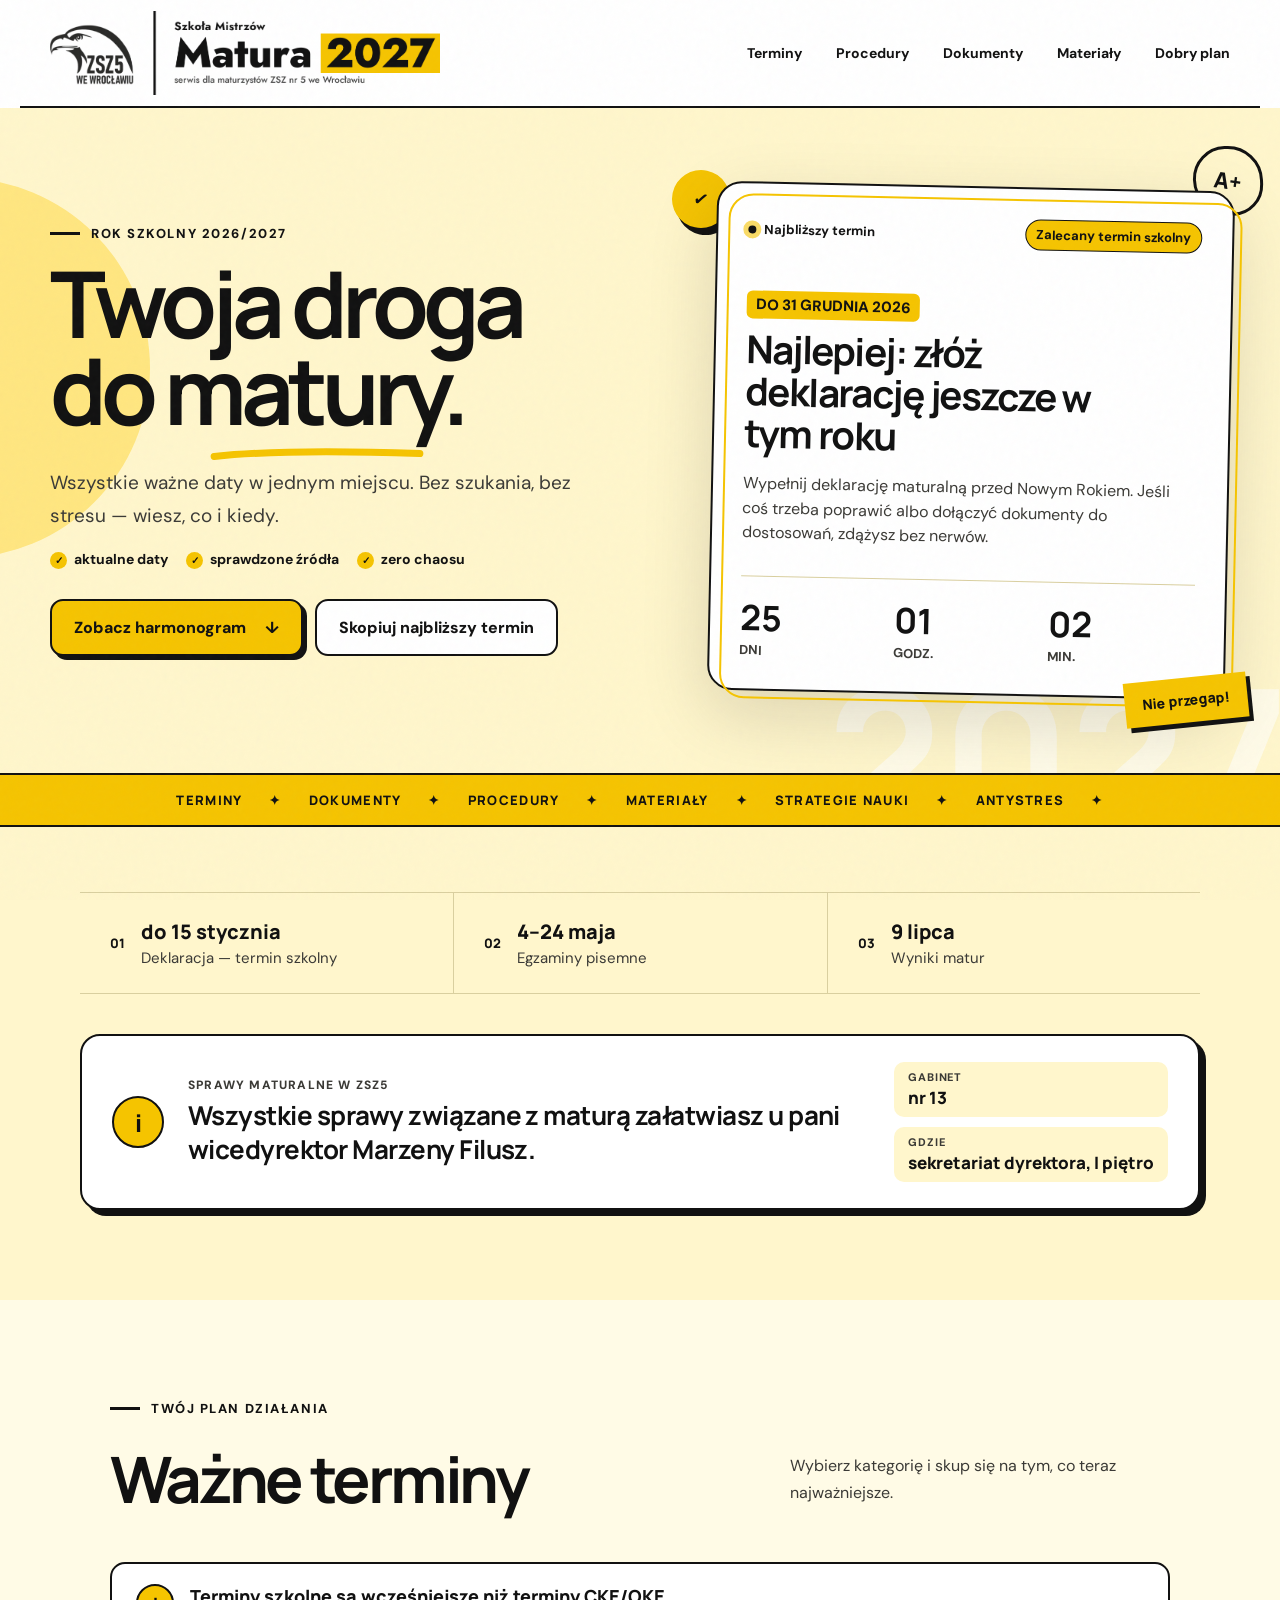
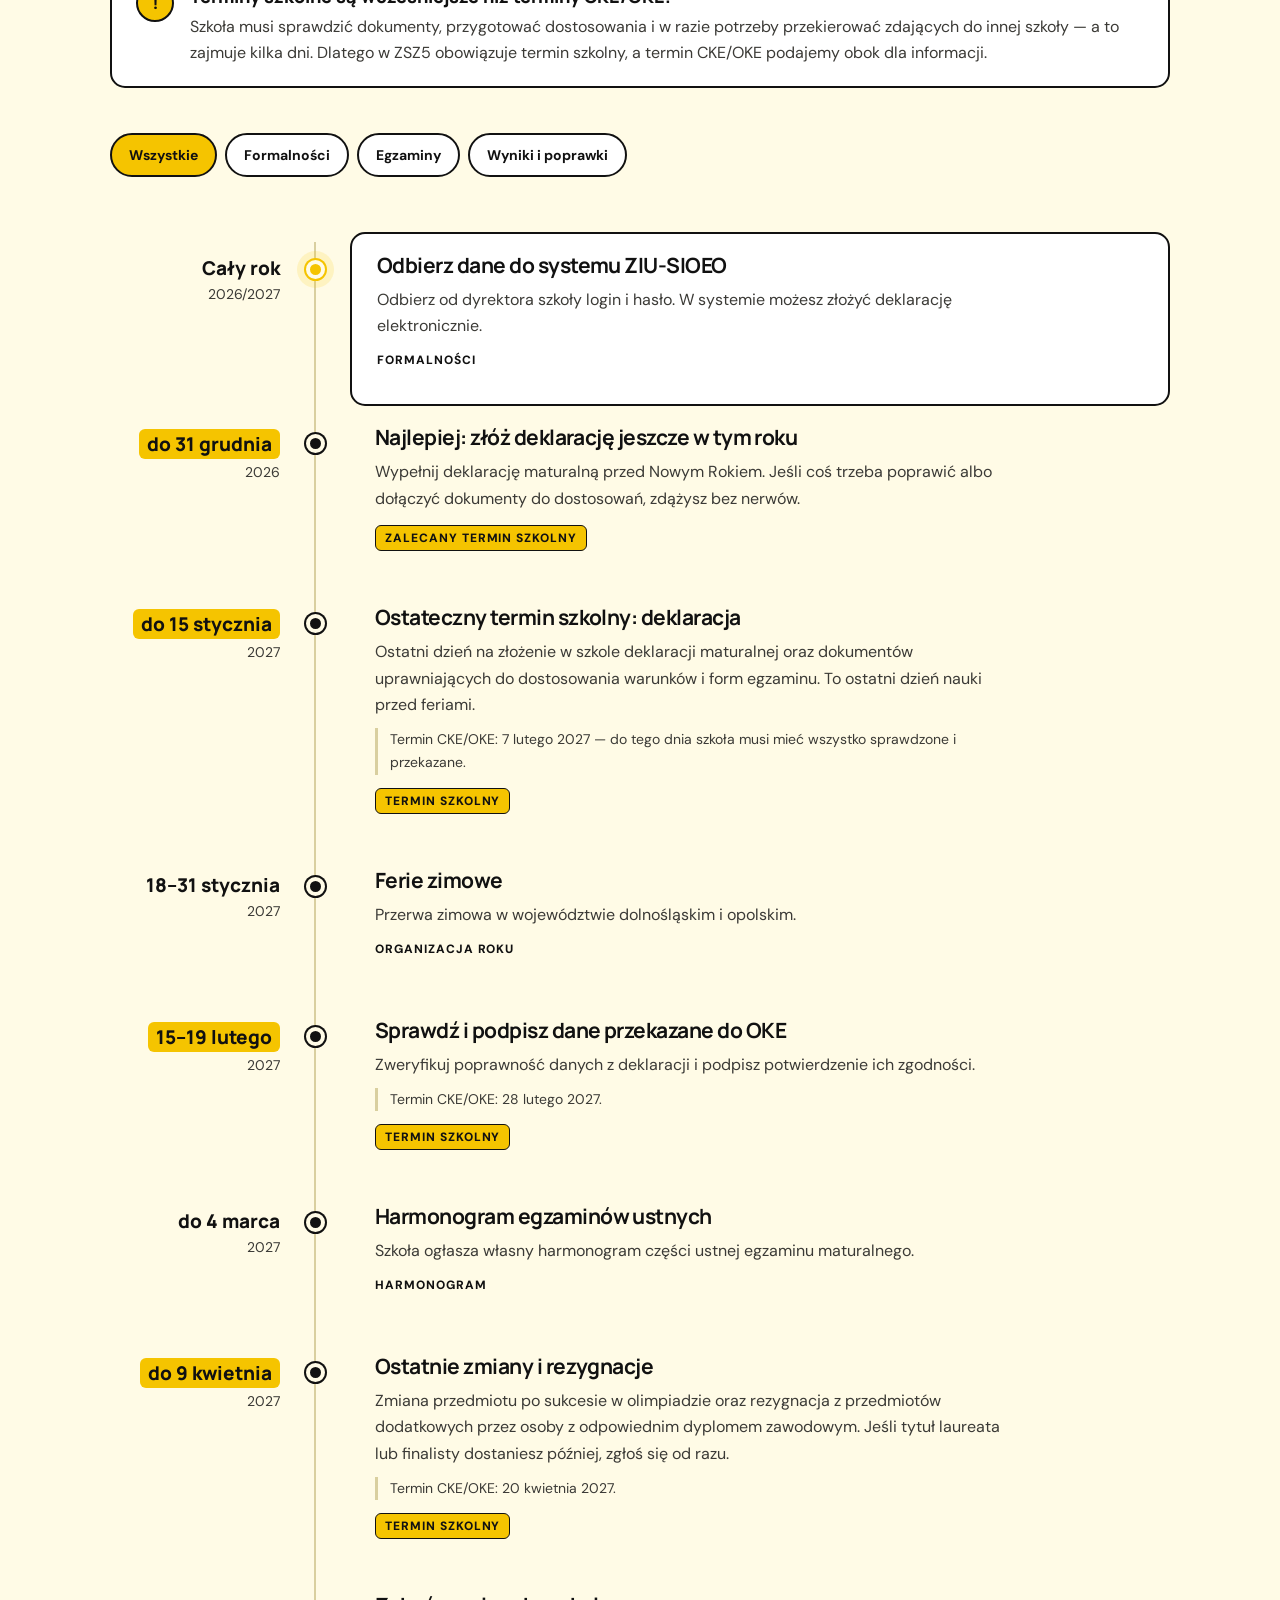
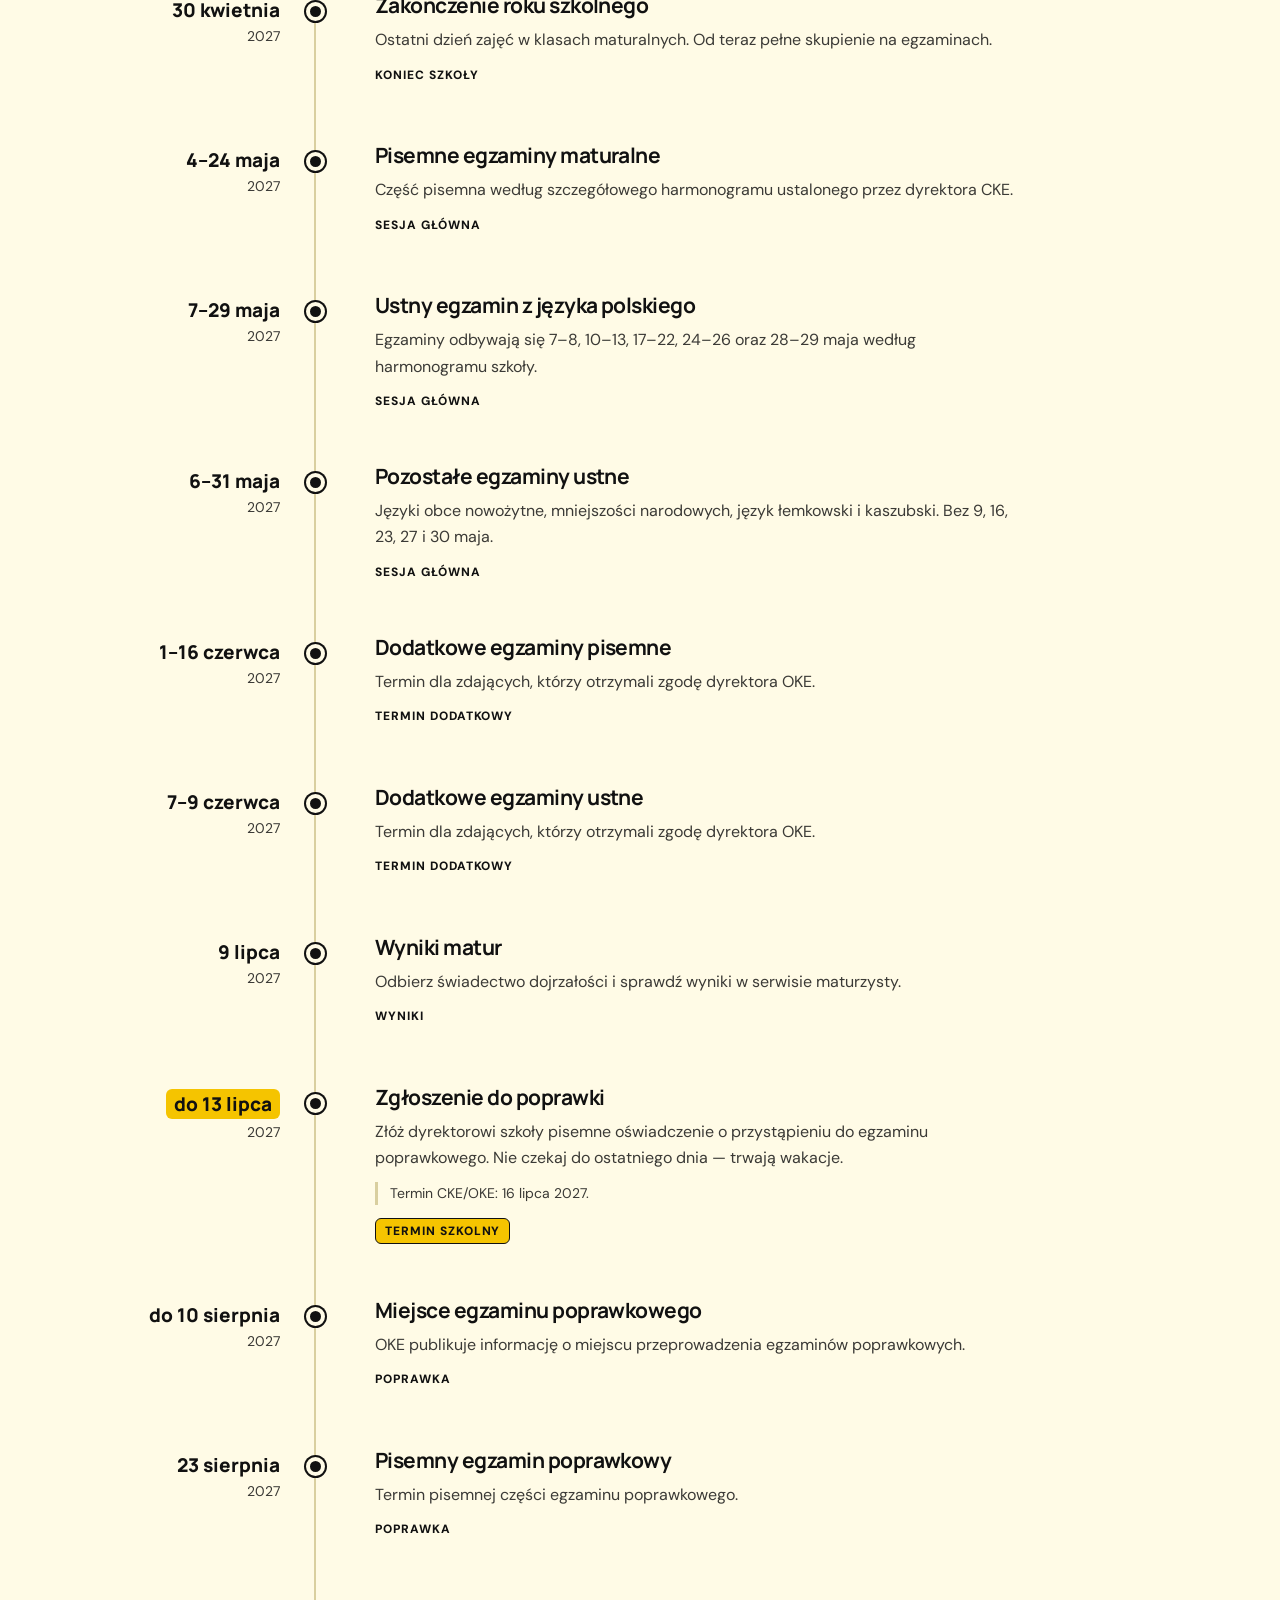
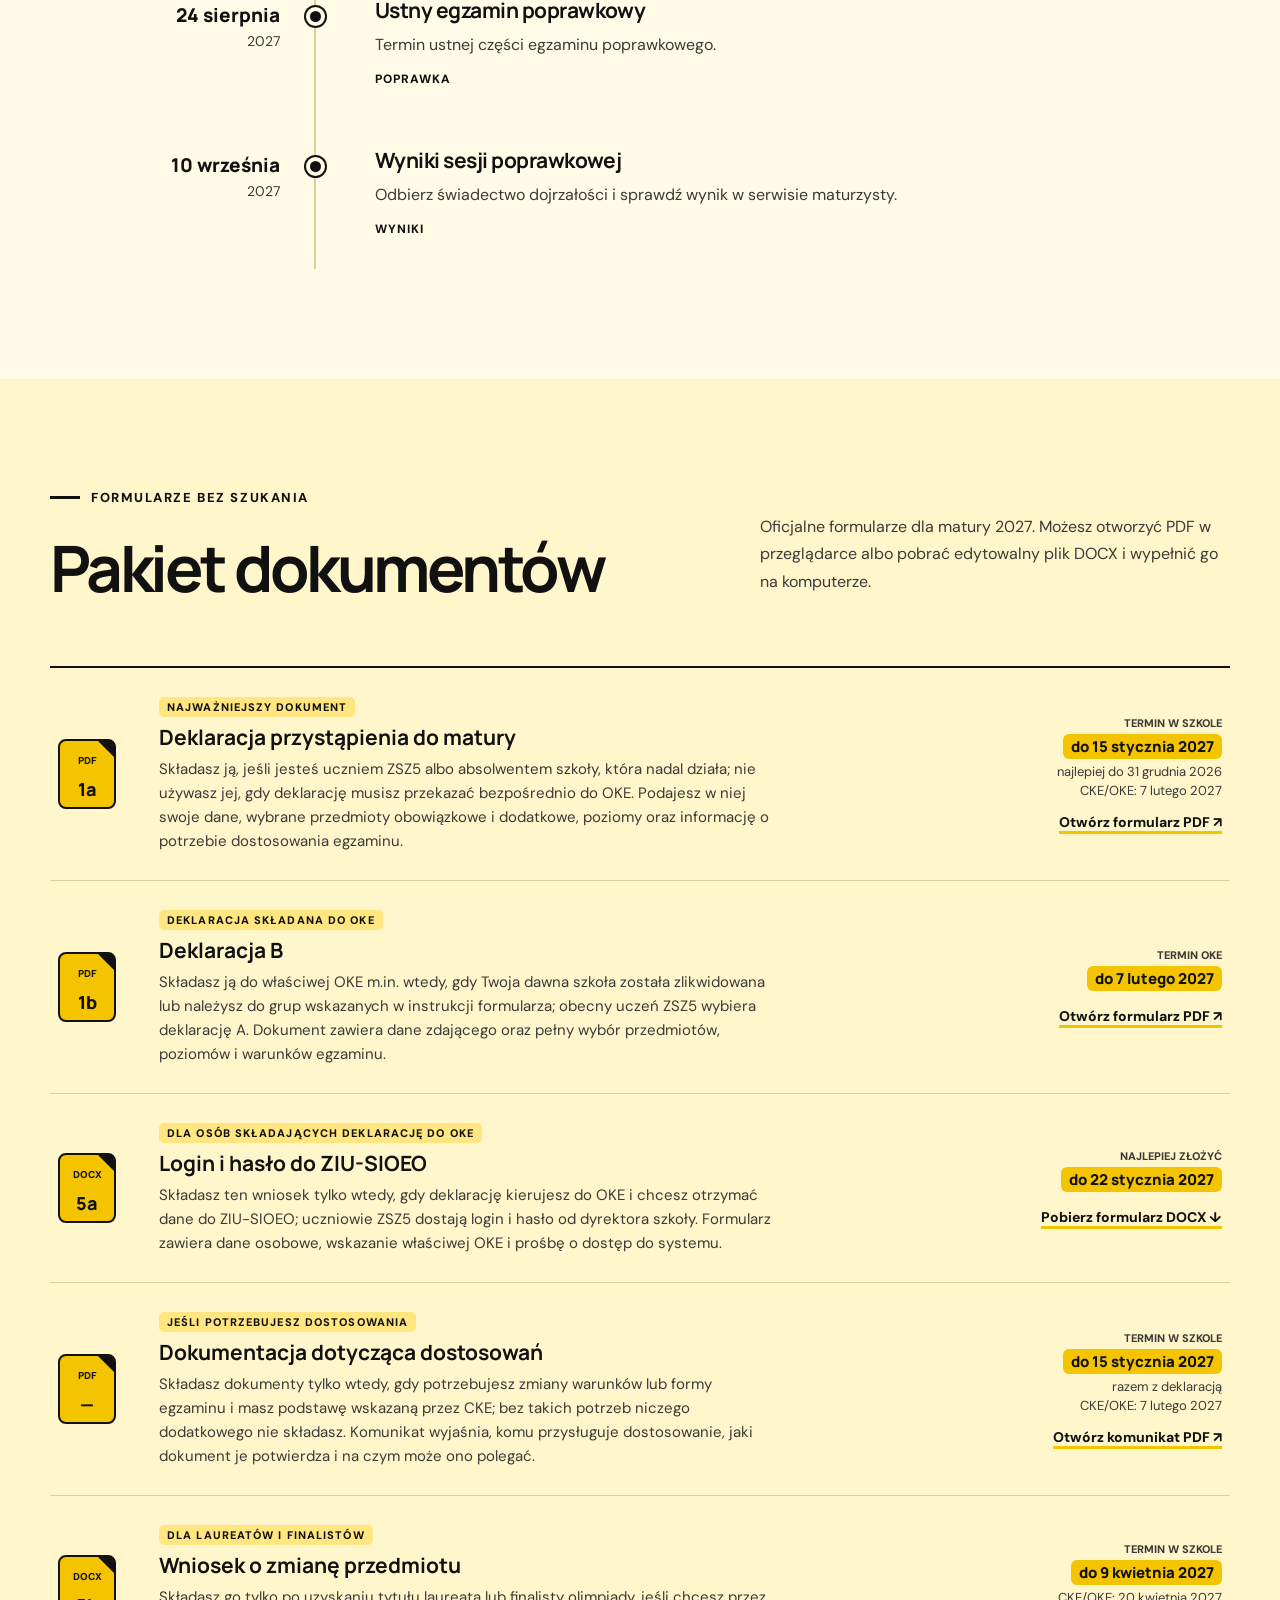
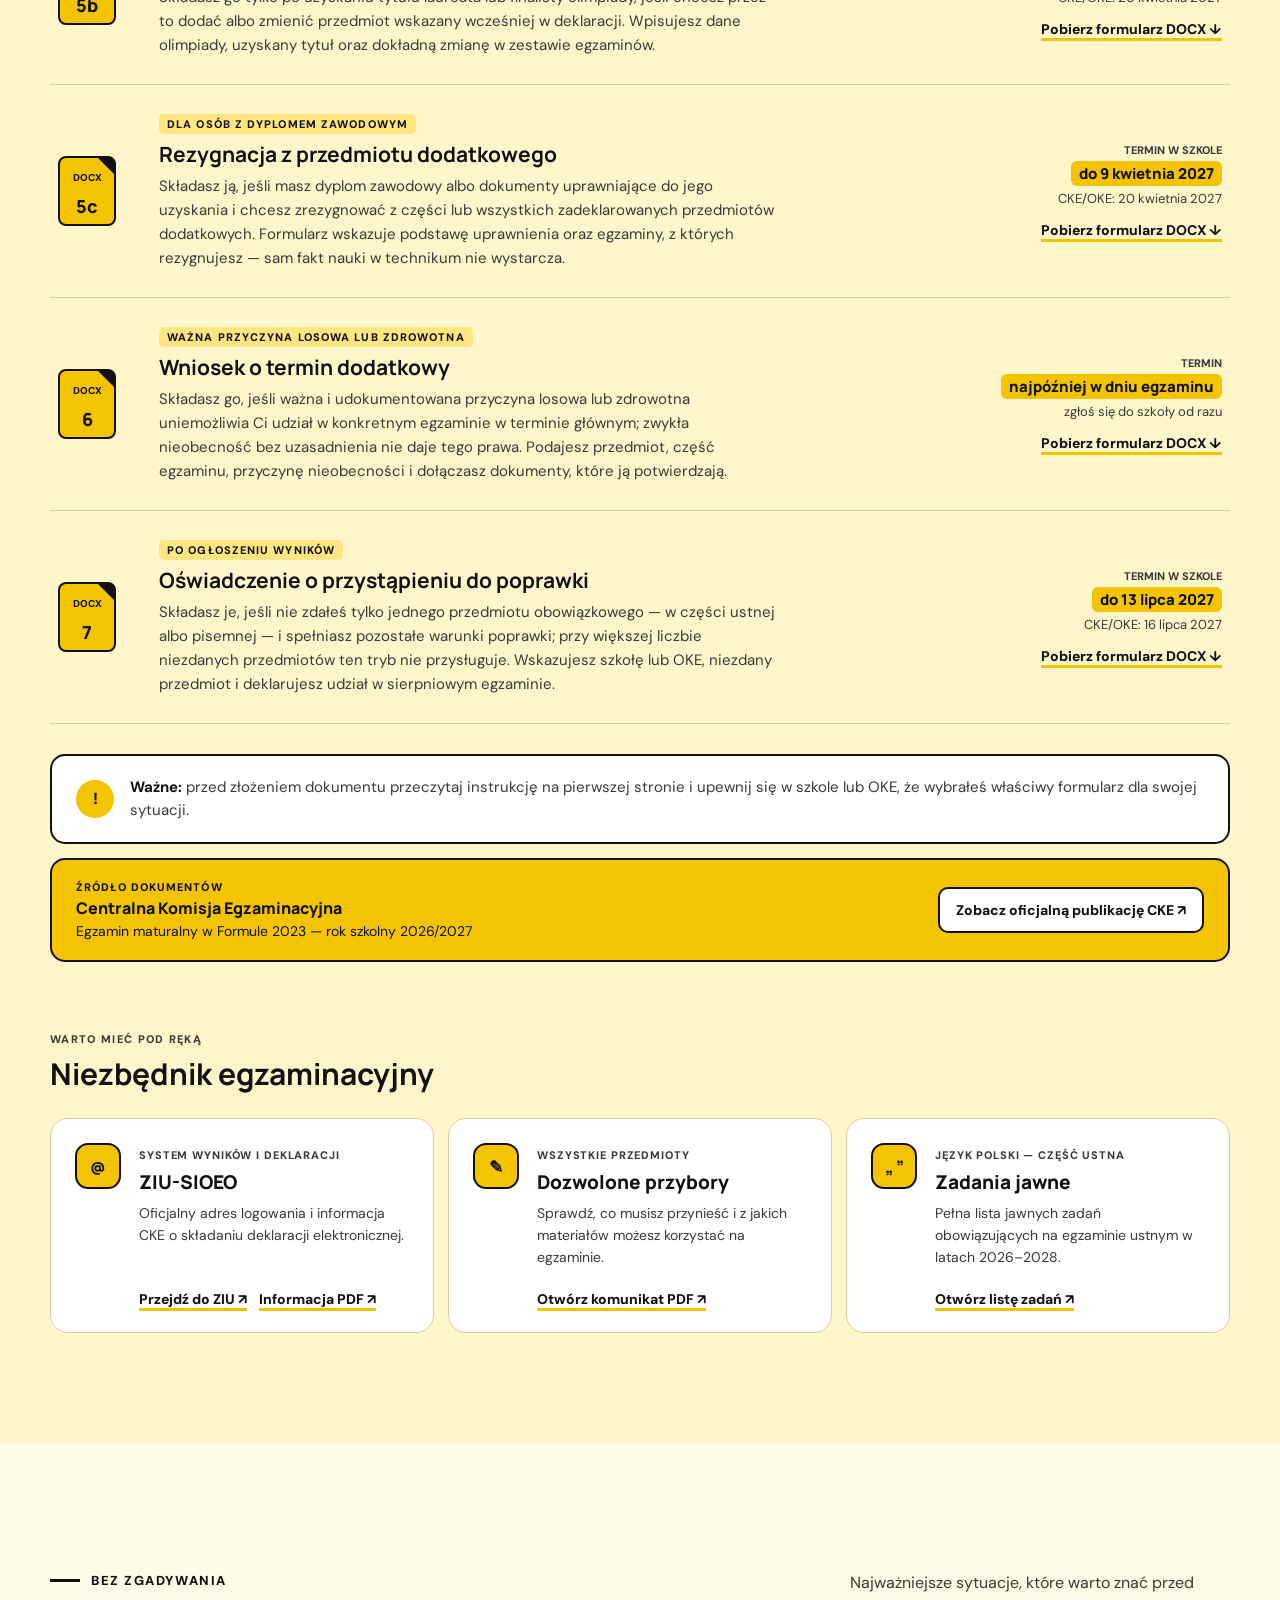
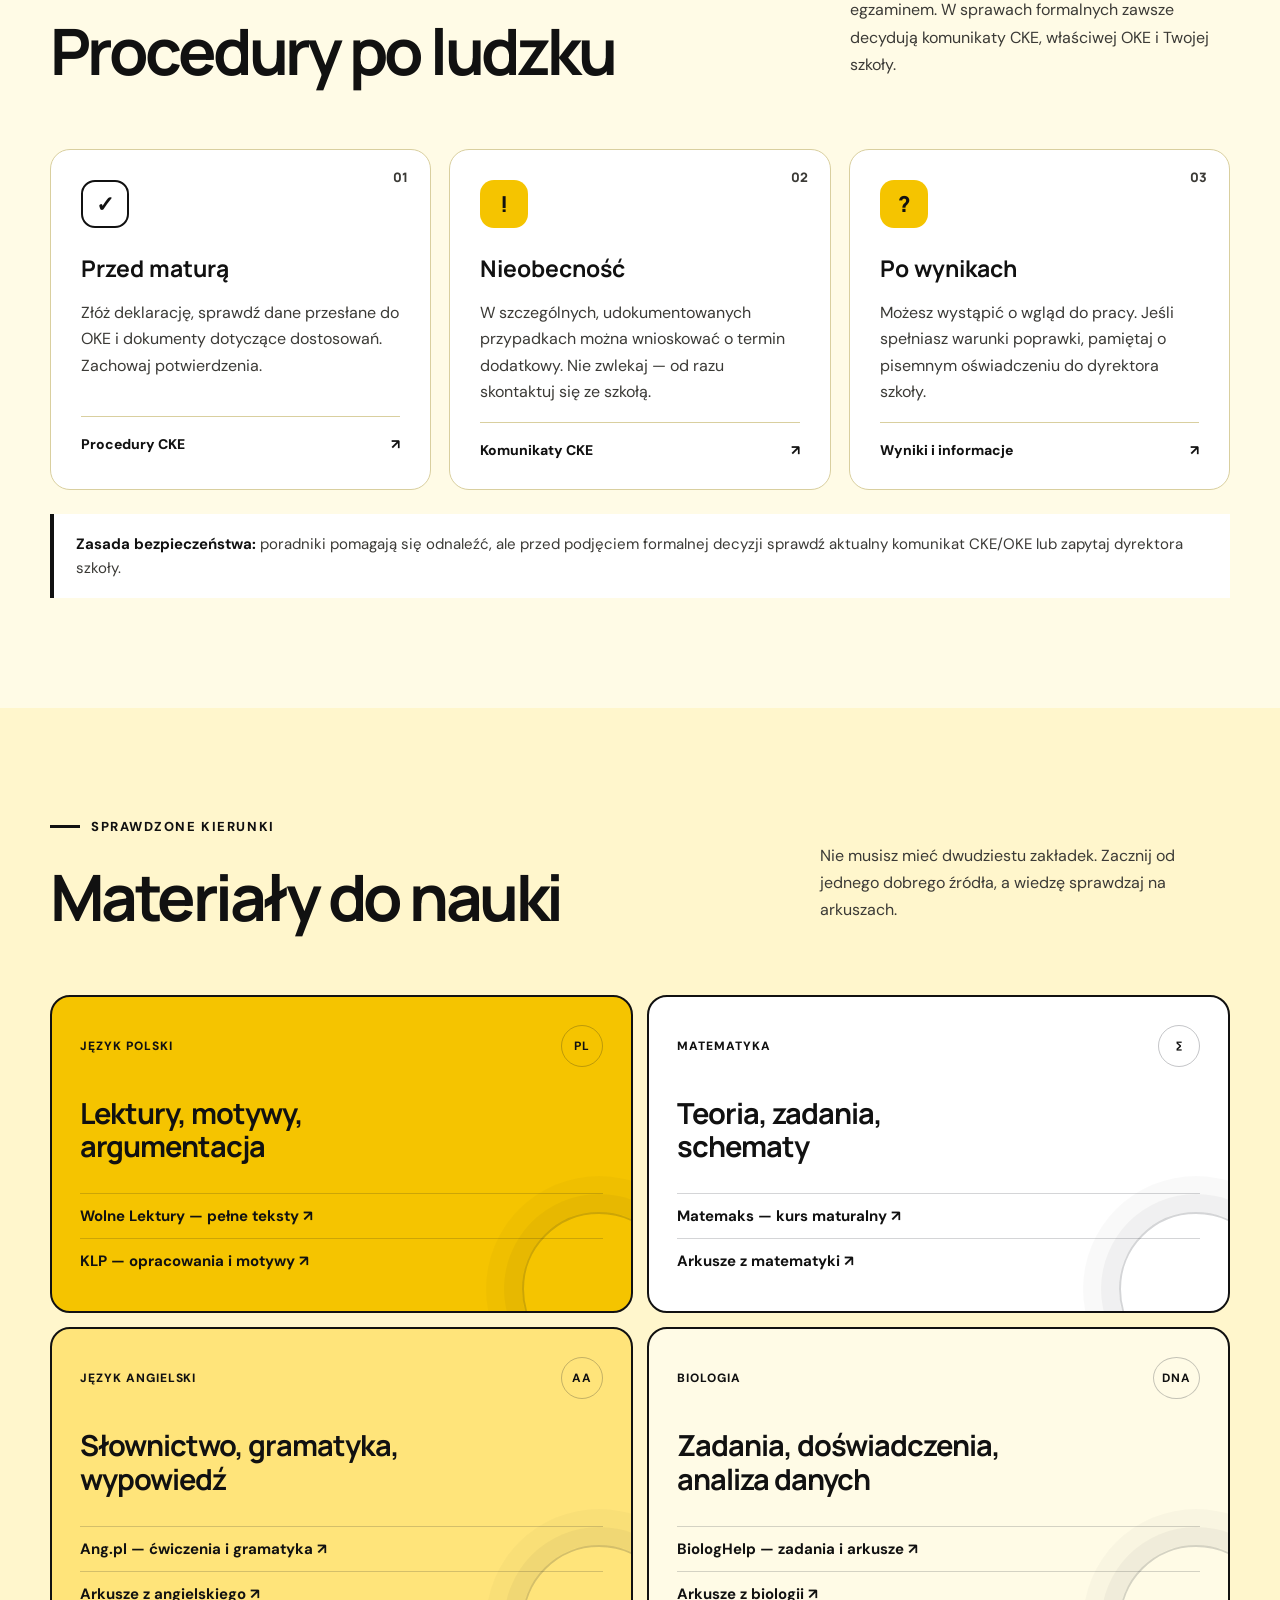
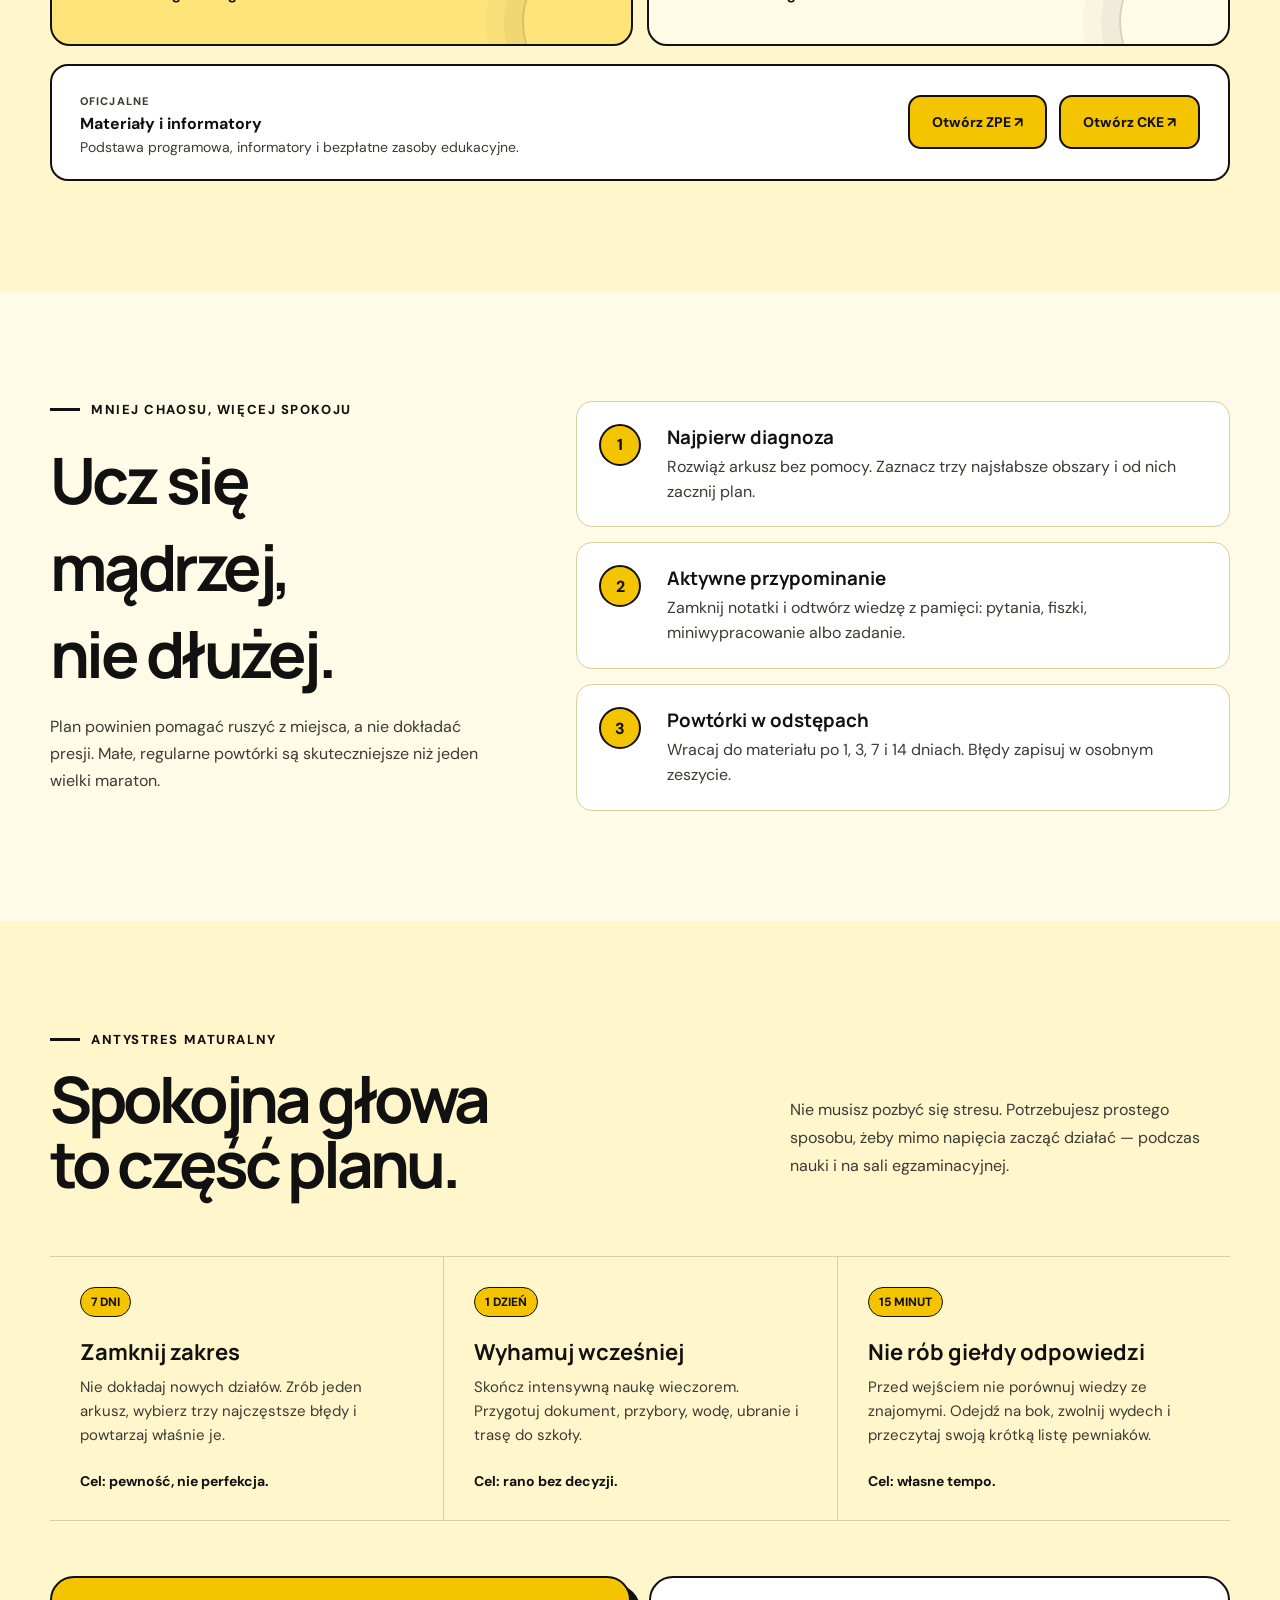
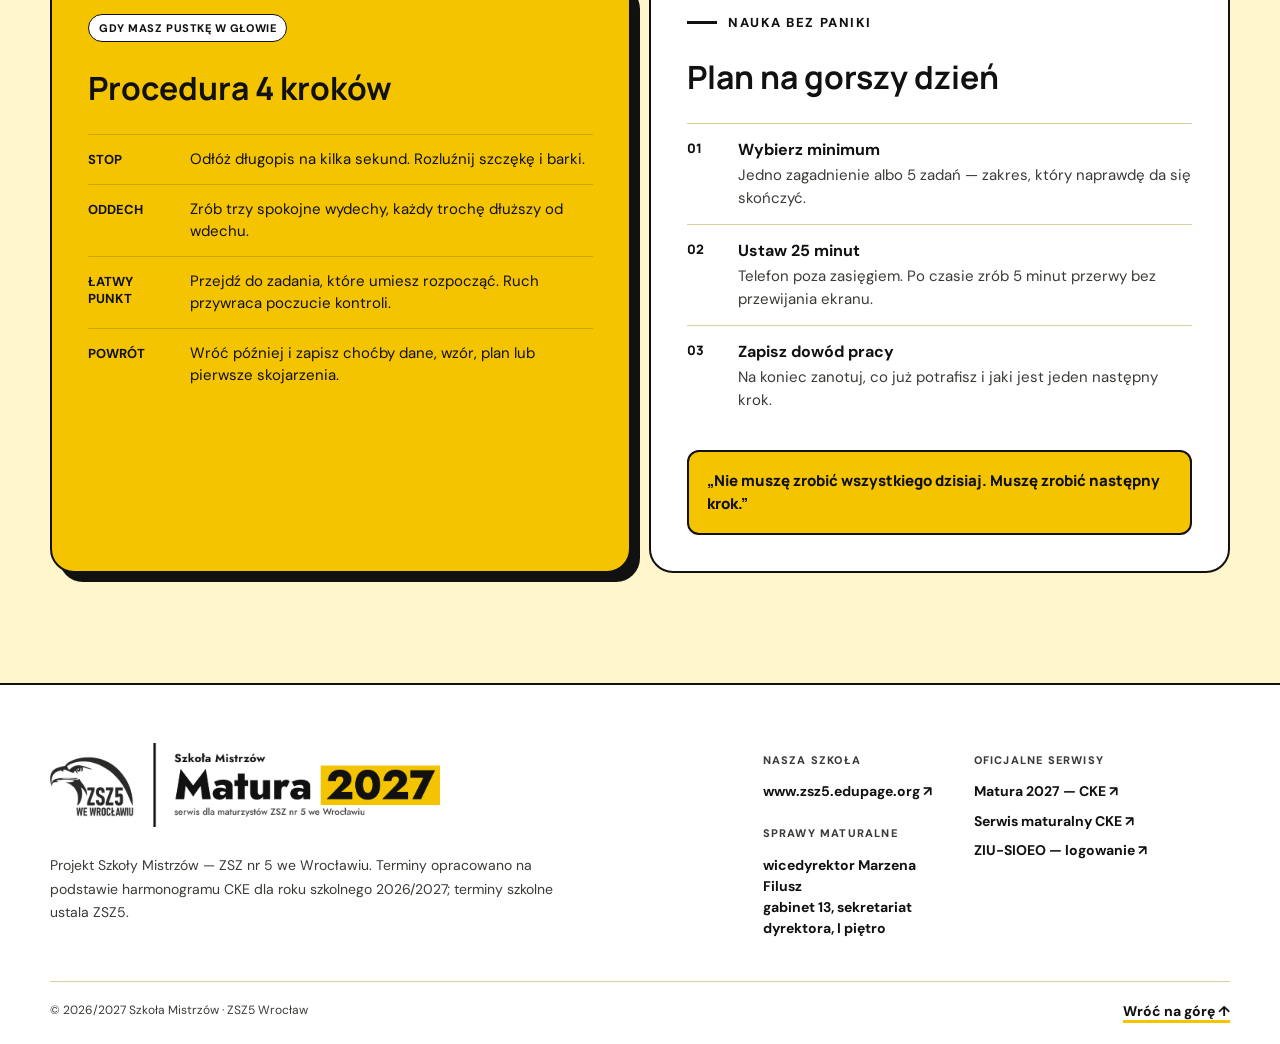
==== commit 3a71d05b: "Add vice-principal contact for exam matters Co-Authored-By: Claude Opus 5.5 <noreply@anthropic.com> " ====
--- a/index.html
+++ b/index.html
@@ -79,6 +79,18 @@
         <article><span>03</span><div><strong>9 lipca</strong><small>Wyniki matur</small></div></article>
       </section>
 
+      <section class="contact" id="kontakt" aria-labelledby="contact-title">
+        <span class="contact-icon" aria-hidden="true">i</span>
+        <div class="contact-copy">
+          <p class="contact-label">Sprawy maturalne w ZSZ5</p>
+          <h2 id="contact-title">Wszystkie sprawy związane z maturą załatwiasz u pani wicedyrektor Marzeny Filusz.</h2>
+        </div>
+        <dl class="contact-details">
+          <div><dt>Gabinet</dt><dd>nr 13</dd></div>
+          <div><dt>Gdzie</dt><dd>sekretariat dyrektora, I piętro</dd></div>
+        </dl>
+      </section>
+
       <section class="schedule" id="terminy">
         <div class="section-heading">
           <div>
@@ -310,7 +322,7 @@
           <p>Projekt Szkoły Mistrzów — ZSZ nr 5 we Wrocławiu. Terminy opracowano na podstawie harmonogramu CKE dla roku szkolnego 2026/2027; terminy szkolne ustala ZSZ5.</p>
         </div>
         <div class="footer-links">
-          <div><span>Nasza szkoła</span><a href="https://zsz5.edupage.org/" target="_blank" rel="noopener noreferrer">www.zsz5.edupage.org ↗</a></div>
+          <div><span>Nasza szkoła</span><a href="https://zsz5.edupage.org/" target="_blank" rel="noopener noreferrer">www.zsz5.edupage.org ↗</a><span class="footer-contact-label">Sprawy maturalne</span><p class="footer-contact">wicedyrektor Marzena Filusz<br />gabinet 13, sekretariat dyrektora, I piętro</p></div>
           <div><span>Oficjalne serwisy</span><a href="https://cke.gov.pl/egzamin-maturalny/egzamin-maturalny-w-formule-2023/harmonogram-komunikaty-i-informacje/rok-szkolny-2026-2027/" target="_blank" rel="noopener noreferrer">Matura 2027 — CKE ↗</a><a href="https://cke.gov.pl/egzamin-maturalny/" target="_blank" rel="noopener noreferrer">Serwis maturalny CKE ↗</a><a href="https://ziu.gov.pl/login" target="_blank" rel="noopener noreferrer">ZIU-SIOEO — logowanie ↗</a></div>
         </div>
       </div>
--- a/styles.css
+++ b/styles.css
@@ -91,13 +91,22 @@
 .ticker-set a:focus-visible { outline: 2px solid var(--ink); outline-offset: 6px; }
 .ticker b { color: var(--blue); }
 
-.quick-stats { max-width: 1180px; margin: 65px auto 90px; padding: 0 30px; display: grid; grid-template-columns: repeat(3, 1fr); }
+.quick-stats { max-width: 1180px; margin: 65px auto 40px; padding: 0 30px; display: grid; grid-template-columns: repeat(3, 1fr); }
 .quick-stats article { display: flex; align-items: center; gap: 16px; padding: 25px 30px; border-top: 1px solid var(--line); border-bottom: 1px solid var(--line); }
 .quick-stats article + article { border-left: 1px solid var(--line); }
 .quick-stats span { color: var(--blue); font: 800 13px "Manrope"; }
 .quick-stats div { display: flex; flex-direction: column; }
 .quick-stats strong { font: 800 20px "Manrope"; }
 .quick-stats small { margin-top: 3px; color: var(--muted); font-size: 15px; }
+
+.contact { width: min(1120px, calc(100% - 60px)); margin: 0 auto 90px; display: grid; grid-template-columns: auto 1fr auto; gap: 24px; align-items: center; padding: 26px 30px; border: 2px solid var(--ink); border-radius: 20px; background: var(--white); box-shadow: 6px 6px 0 var(--ink); }
+.contact-icon { display: grid; place-items: center; width: 52px; height: 52px; border: 2px solid var(--ink); border-radius: 50%; background: var(--yellow); font: 800 24px "Manrope"; }
+.contact-label { margin: 0 0 6px; color: var(--muted); font-size: 12px; font-weight: 800; letter-spacing: .1em; text-transform: uppercase; }
+.contact h2 { margin: 0; font-size: clamp(20px, 2.2vw, 26px); line-height: 1.3; letter-spacing: -.02em; }
+.contact-details { display: grid; gap: 10px; margin: 0; }
+.contact-details div { padding: 8px 14px; border-radius: 10px; background: var(--paper); }
+.contact-details dt { color: var(--muted); font-size: 11px; font-weight: 800; letter-spacing: .08em; text-transform: uppercase; }
+.contact-details dd { margin: 2px 0 0; font: 800 17px "Manrope"; }
 
 .schedule { padding: 100px max(30px, calc((100vw - 1060px) / 2)); background: var(--paper-soft); }
 .section-heading { display: flex; align-items: end; justify-content: space-between; gap: 30px; }
@@ -259,6 +268,8 @@
 .footer-links span { margin-bottom: 5px; color: var(--muted); font-size: 11px; font-weight: 800; letter-spacing: .11em; text-transform: uppercase; }
 .footer-links a { color: var(--ink); font-size: 14px; font-weight: 700; line-height: 1.4; }
 .footer-links a:hover { background: var(--yellow); }
+.footer-links .footer-contact-label { margin-top: 14px; }
+.footer-contact { margin: 0; font-size: 14px; font-weight: 700; line-height: 1.5; }
 .footer-bottom { display: flex; justify-content: space-between; gap: 25px; margin-top: 42px; padding-top: 20px; border-top: 1px solid var(--line); color: var(--muted); font-size: 12px; }
 .footer-bottom a { color: var(--ink); font-size: 14px; font-weight: 800; text-decoration: underline; text-decoration-color: var(--yellow); text-decoration-thickness: 3px; text-underline-offset: 4px; }
 .toast { position: fixed; left: 50%; bottom: 25px; z-index: 10; padding: 12px 20px; border: 2px solid var(--ink); border-radius: 10px; color: var(--ink); background: var(--yellow); box-shadow: var(--shadow); opacity: 0; transform: translate(-50%, 20px); pointer-events: none; transition: .25s; }
@@ -272,6 +283,8 @@
   .next-card { transform: none; }
   .quick-stats { grid-template-columns: 1fr; margin-top: 50px; }
   .quick-stats article + article { border-left: 0; border-top: 0; }
+  .contact { grid-template-columns: auto 1fr; }
+  .contact-details { grid-column: 1 / -1; grid-template-columns: 1fr 1fr; }
   .section-heading { align-items: start; flex-direction: column; }
   .documents-intro { align-items: start; flex-direction: column; }
   .document-list article { grid-template-columns: 65px 1fr; }
@@ -300,6 +313,9 @@
   .next-card { padding: 24px; }
   .card-sticker { right: 5px; }
   .quick-stats { padding: 0 20px; }
+  .contact { width: calc(100% - 40px); grid-template-columns: 1fr; gap: 16px; margin-bottom: 70px; padding: 22px; box-shadow: 4px 4px 0 var(--ink); }
+  .contact-icon { width: 44px; height: 44px; font-size: 20px; }
+  .contact-details { grid-template-columns: 1fr; }
   .ticker-track { animation: ticker-scroll 22s linear infinite; }
   .ticker:hover .ticker-track, .ticker:focus-within .ticker-track { animation-play-state: paused; }
   .ticker-set { justify-content: flex-start; min-width: max-content; padding: 0 14px; }
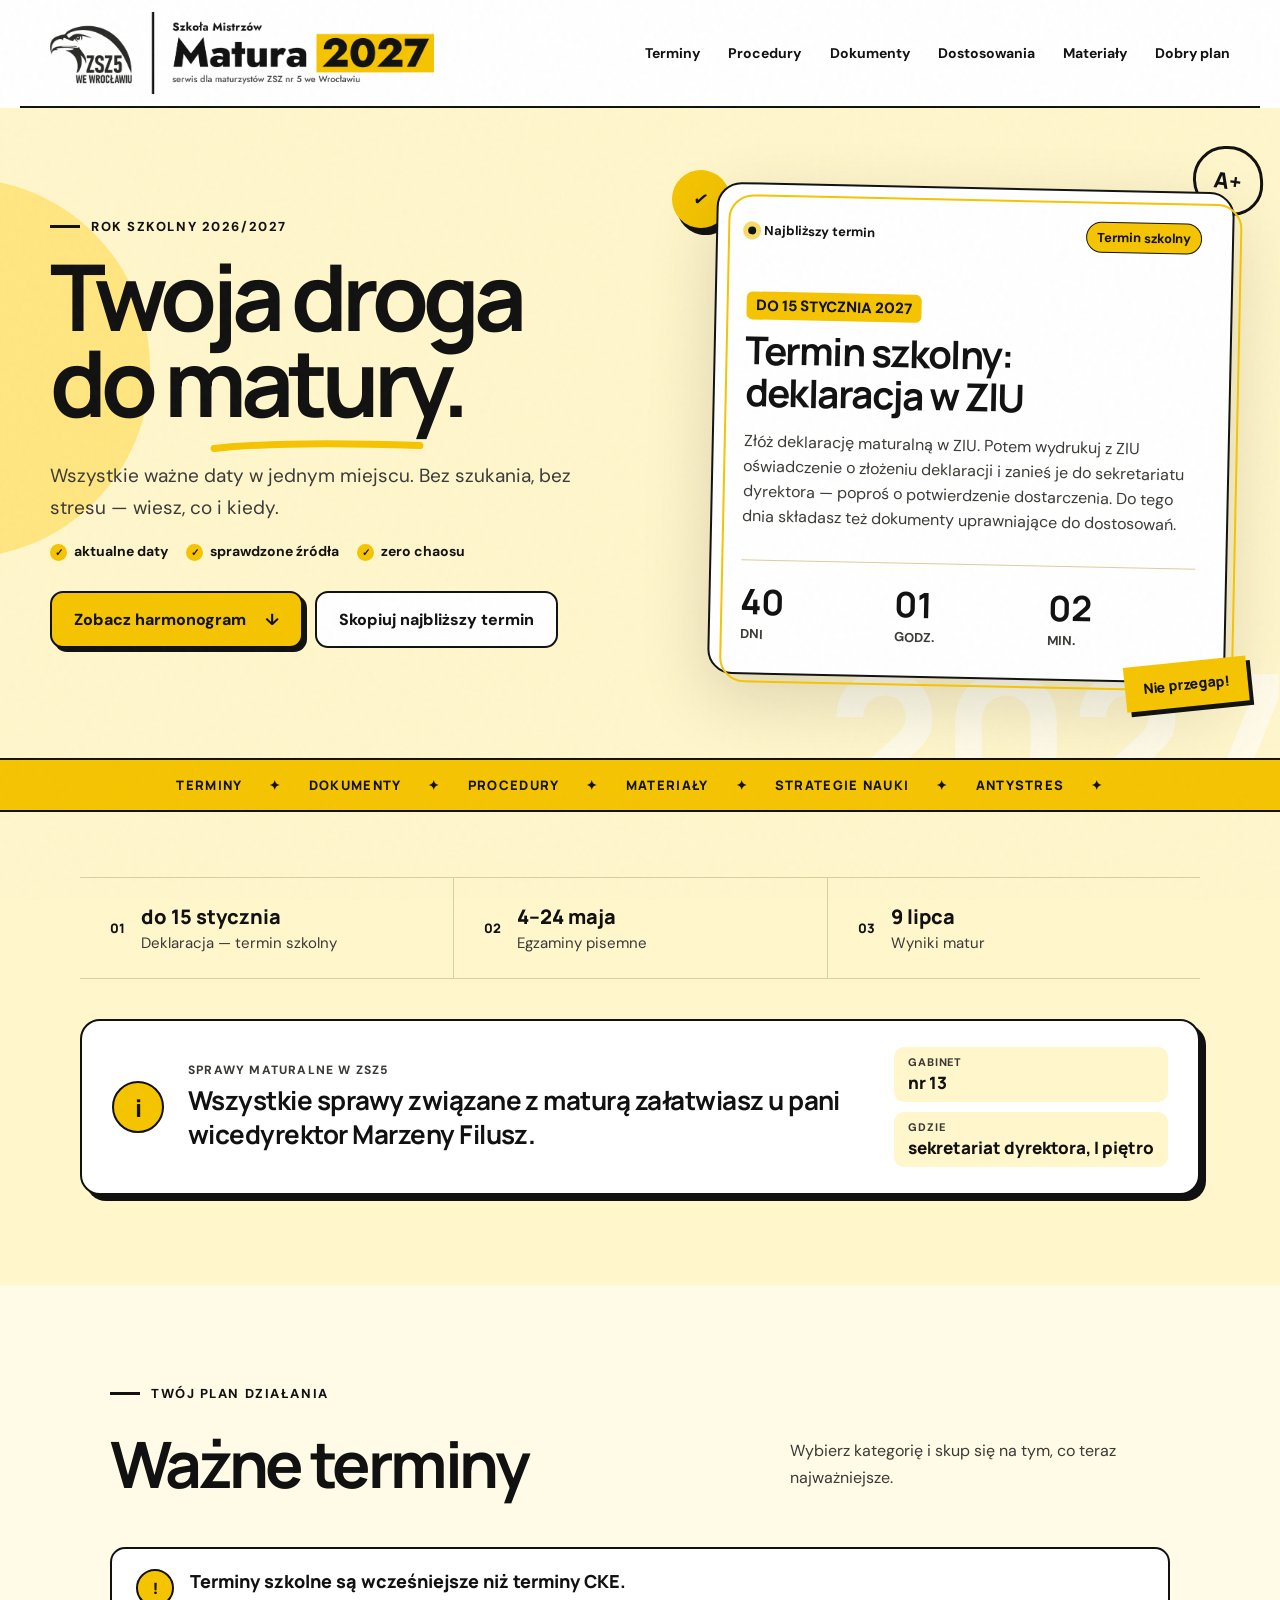
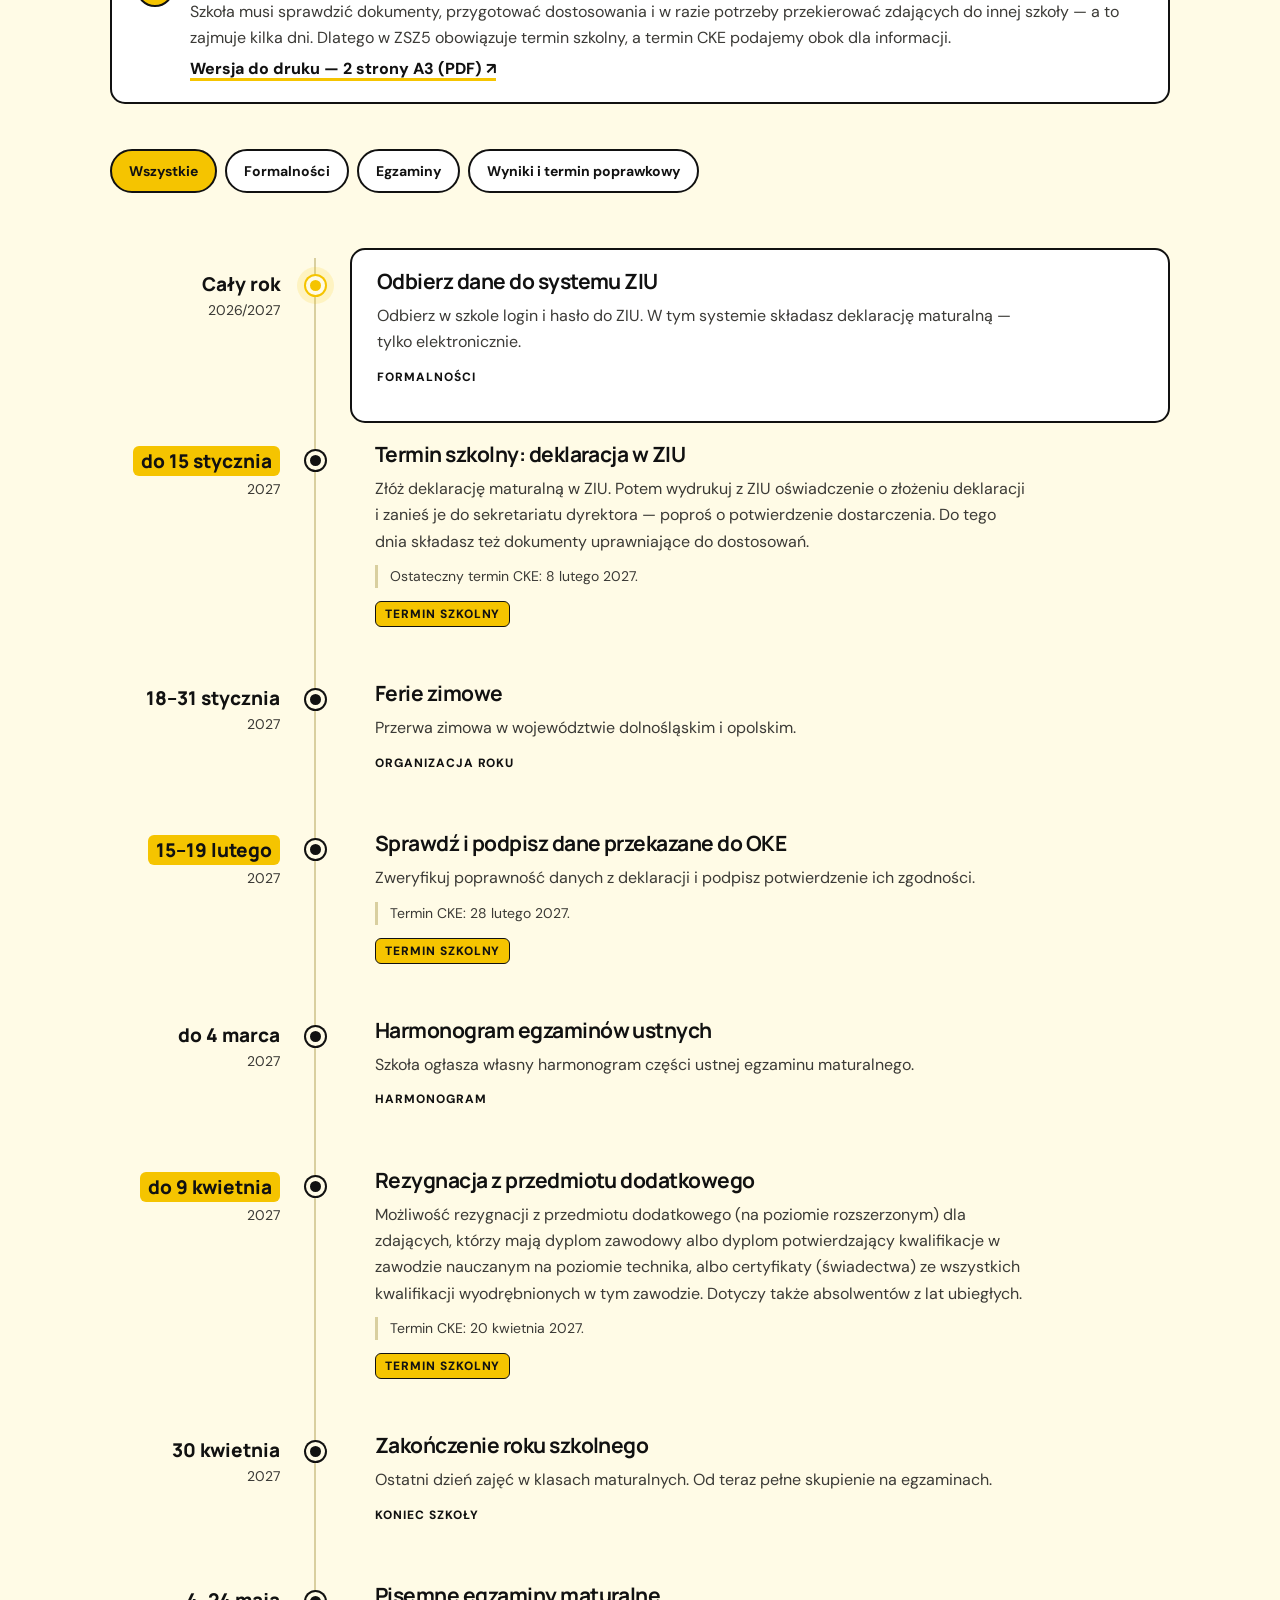
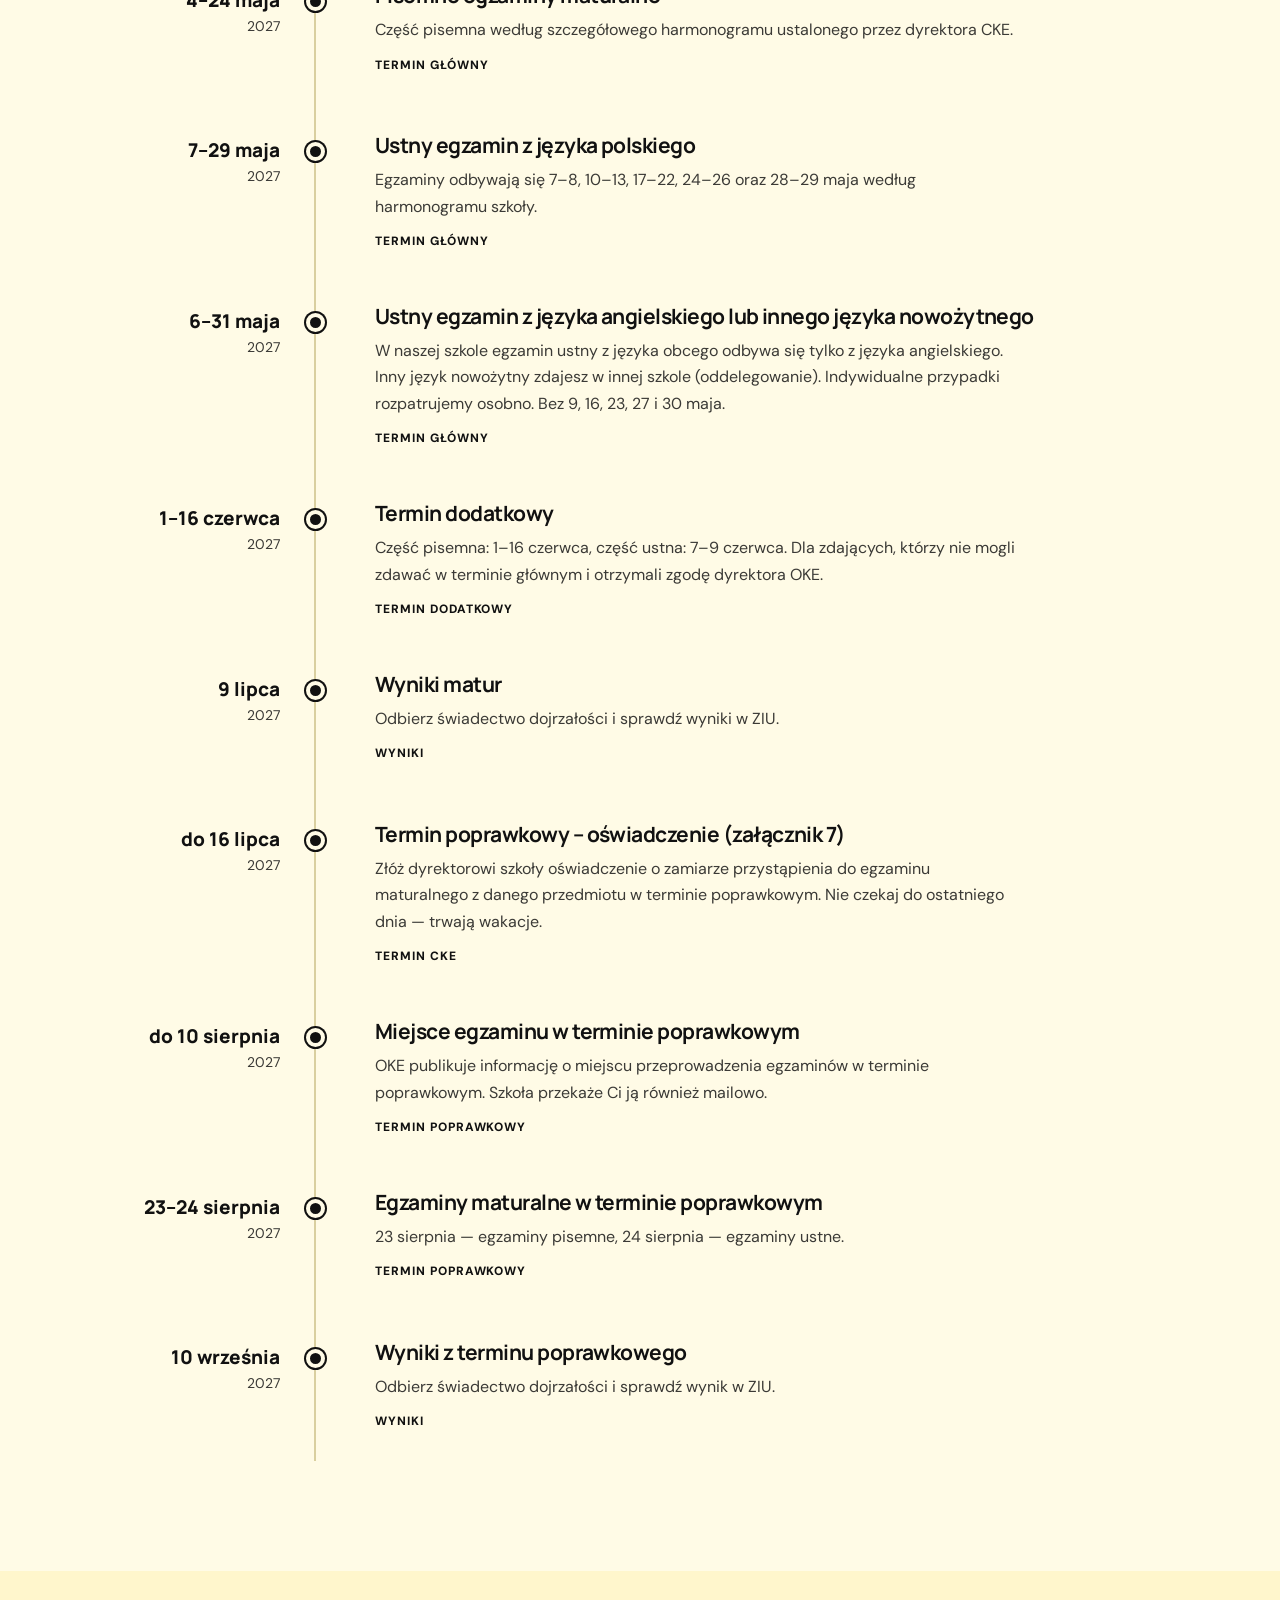
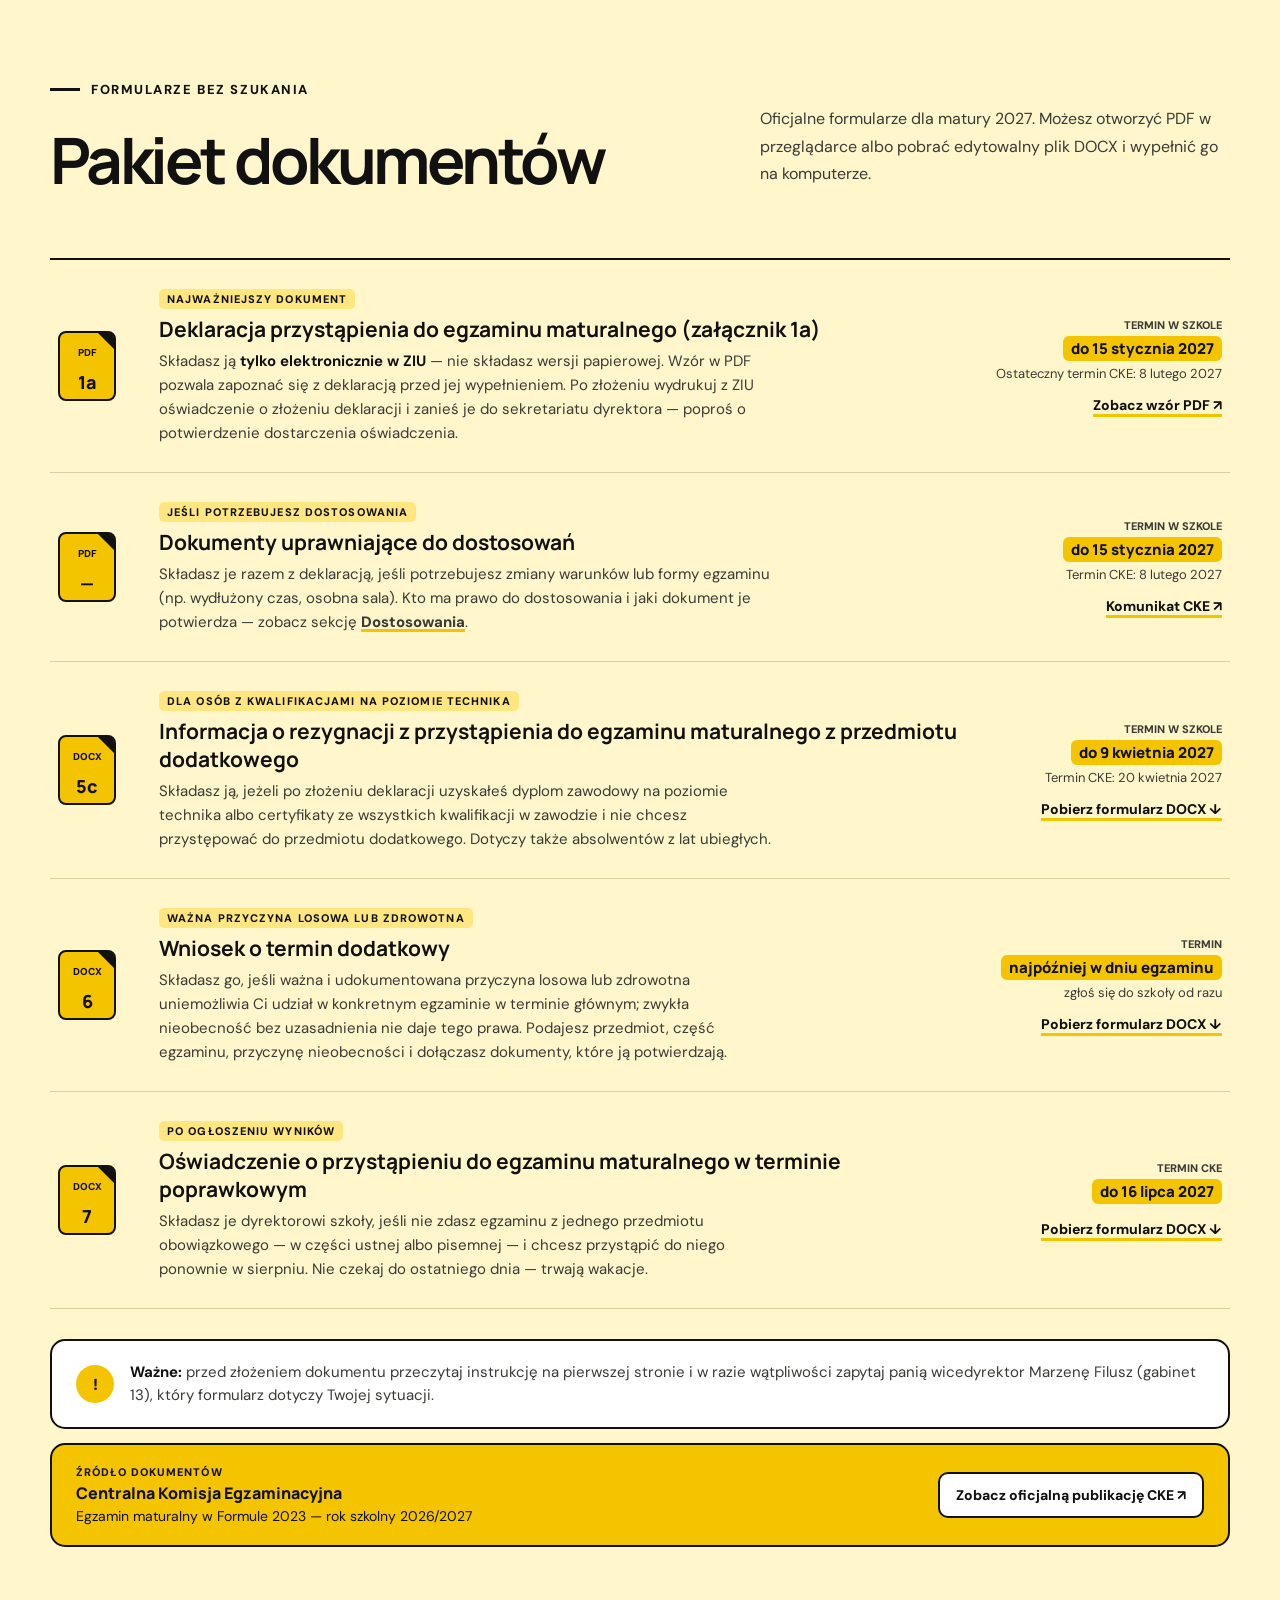
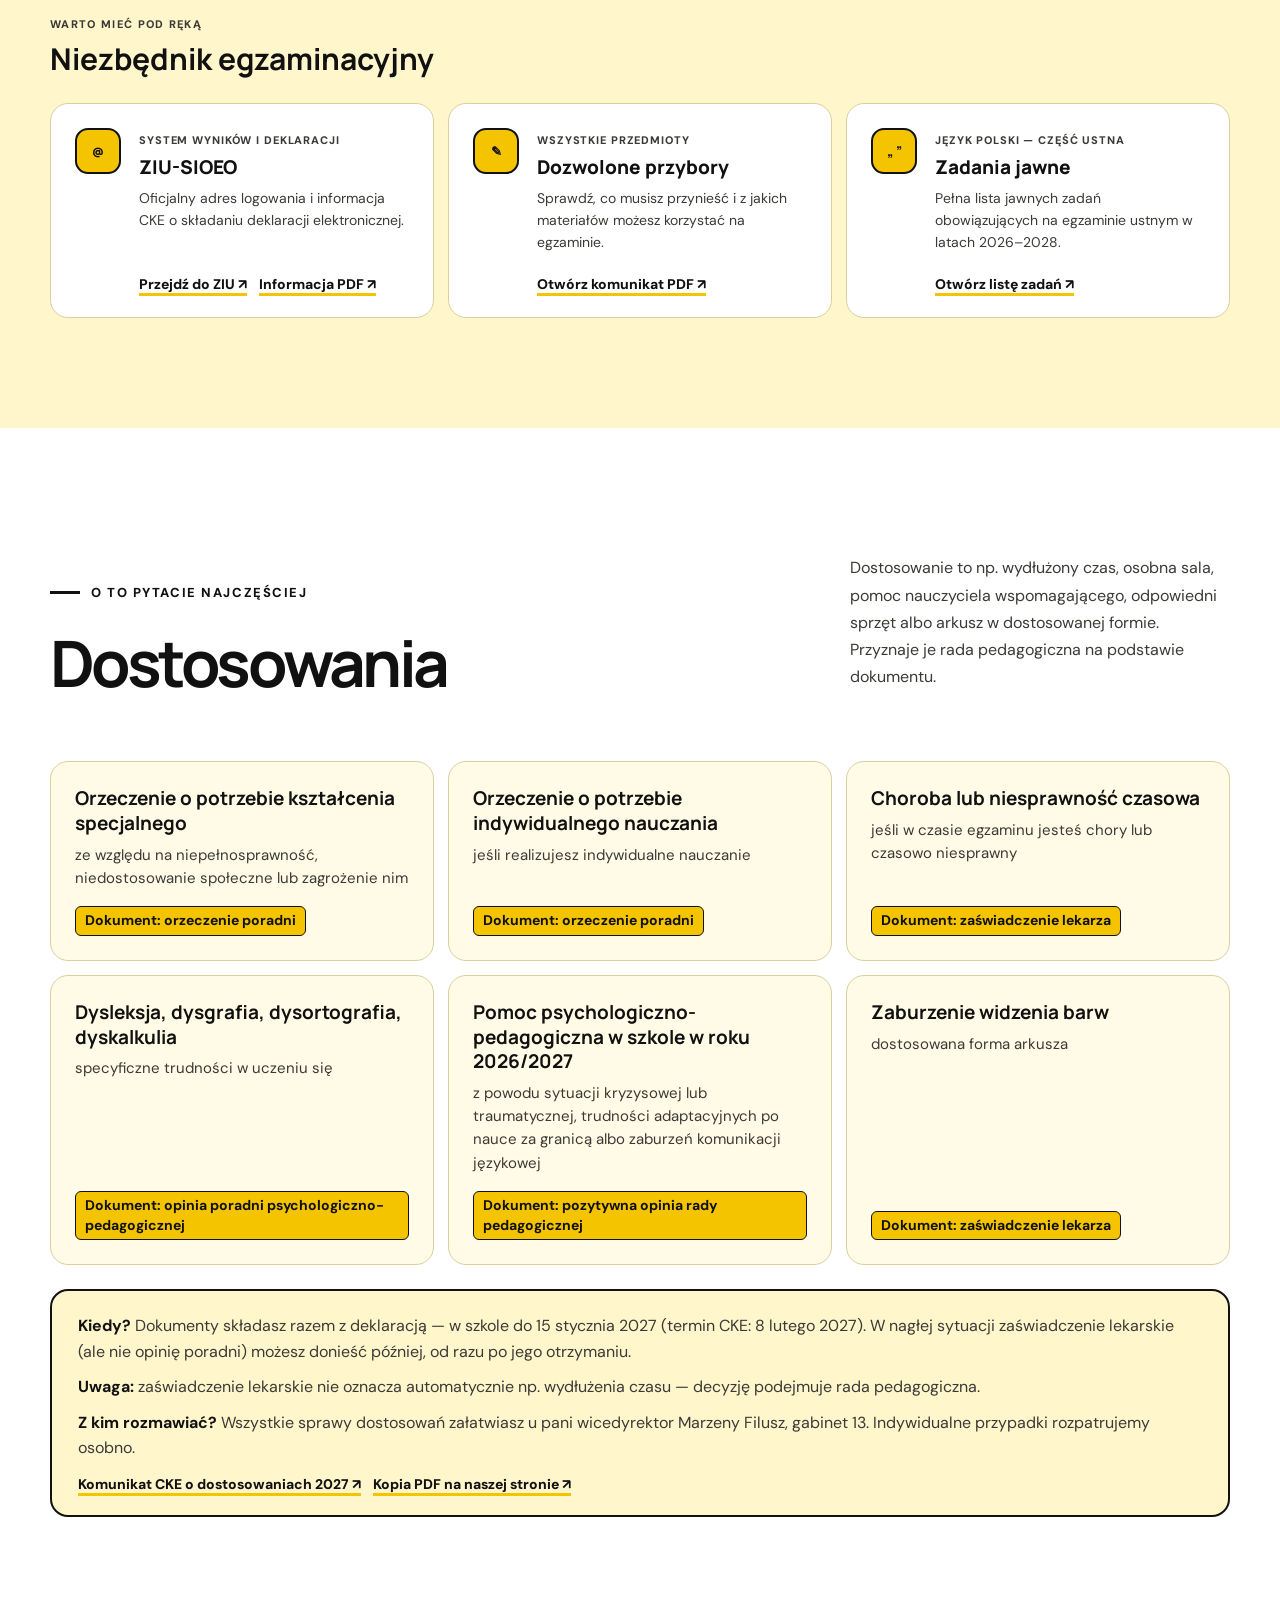
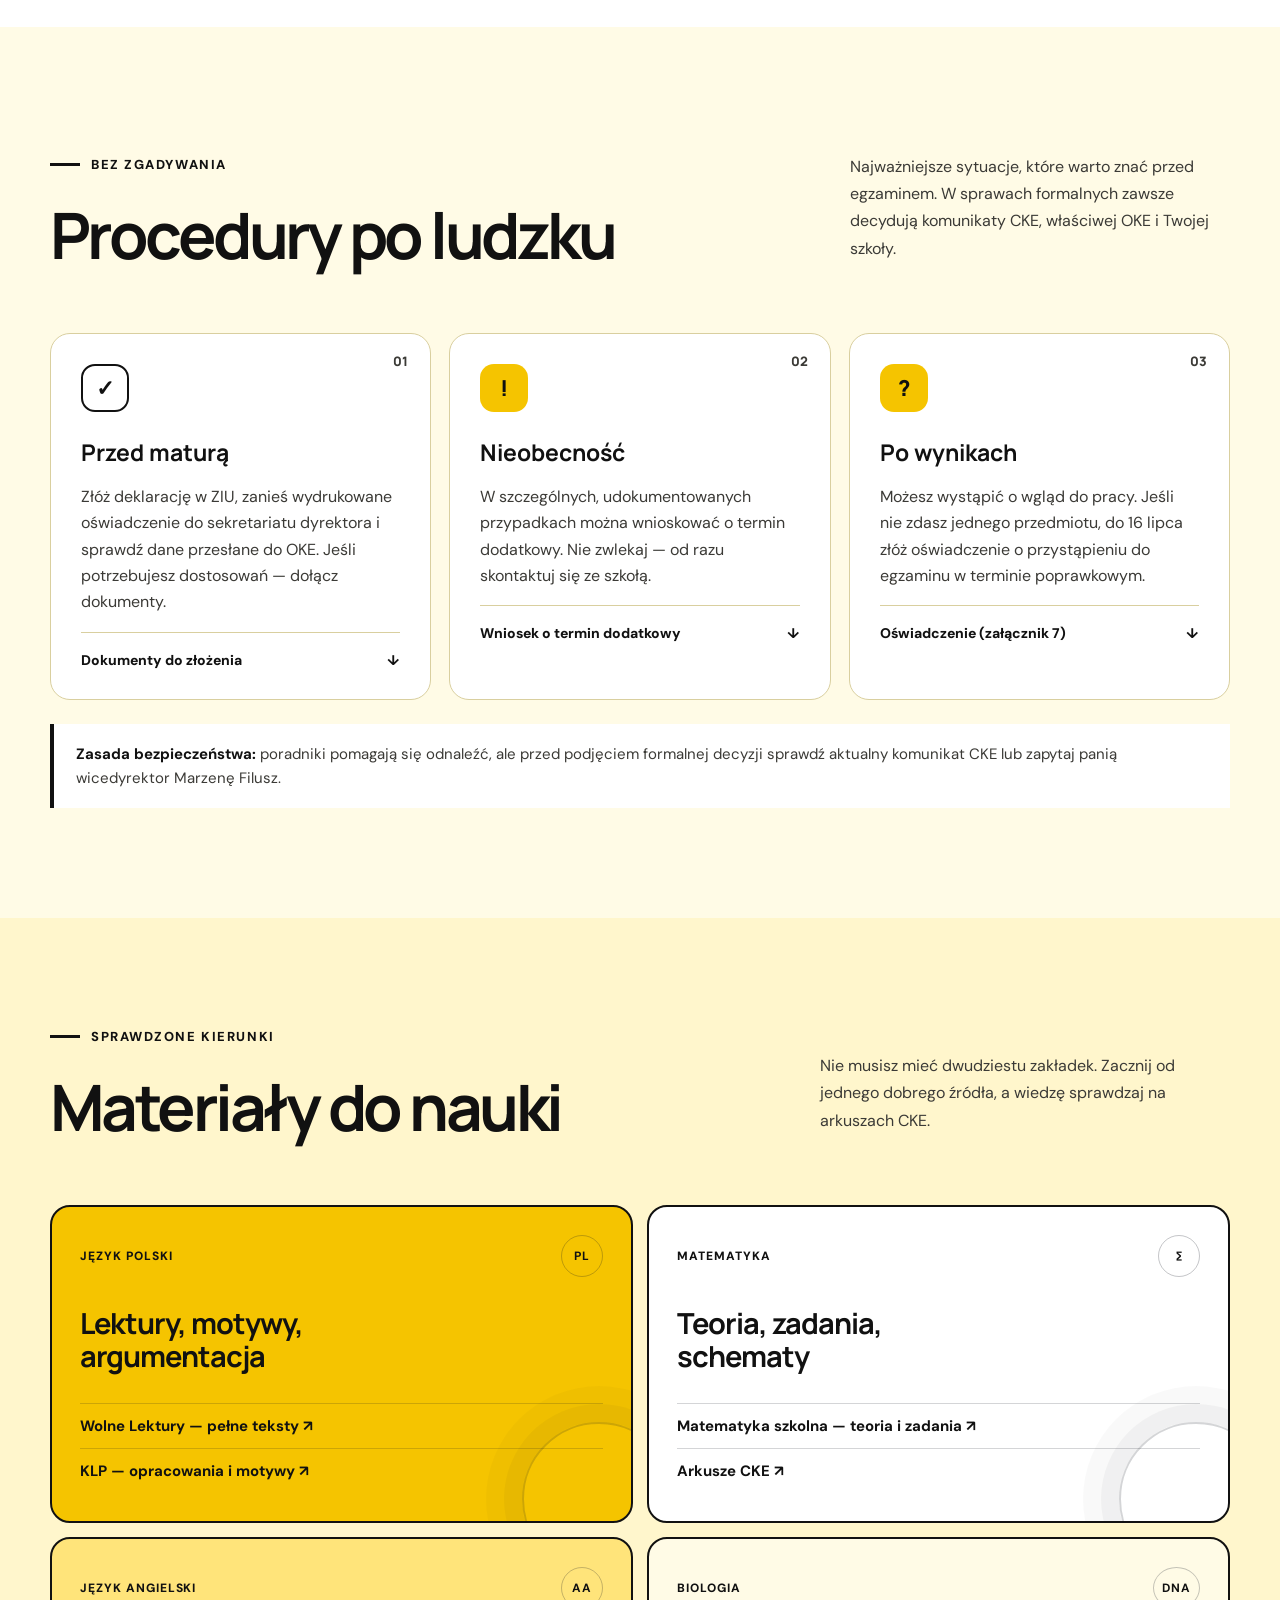
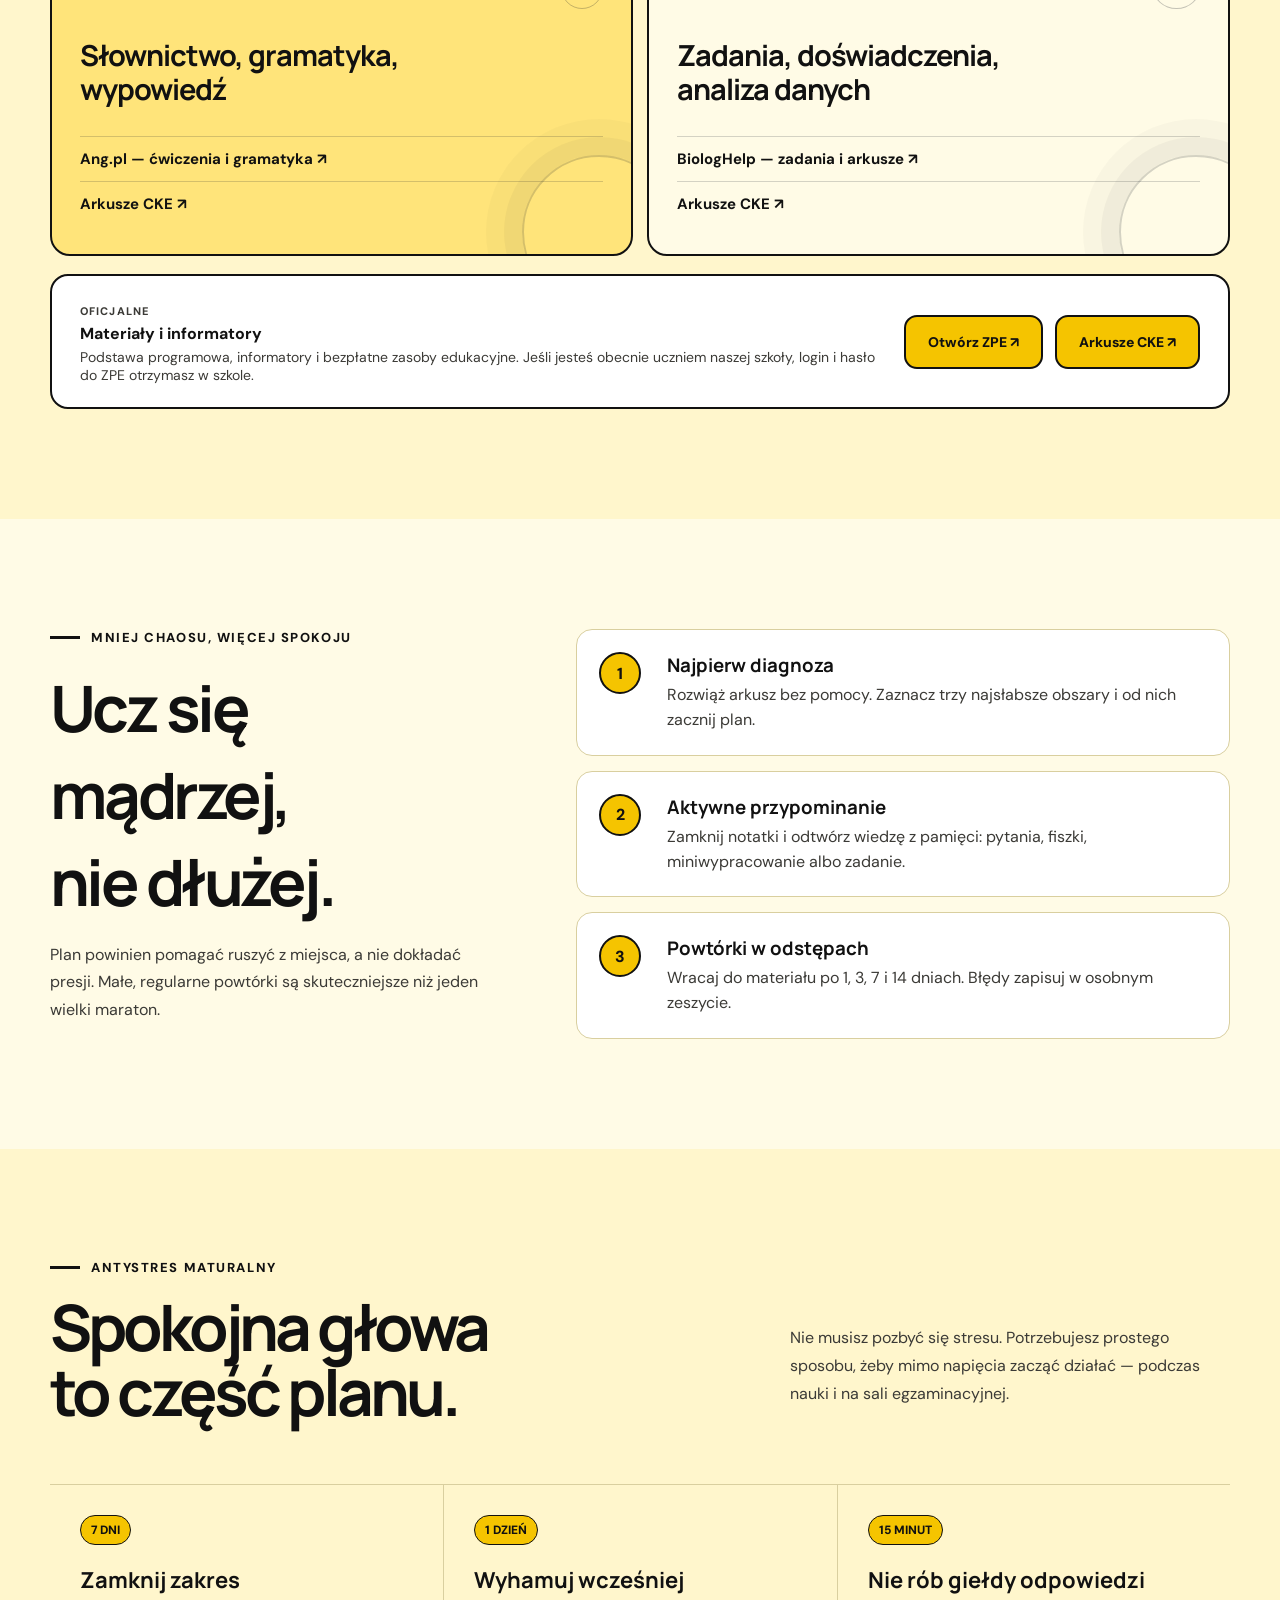
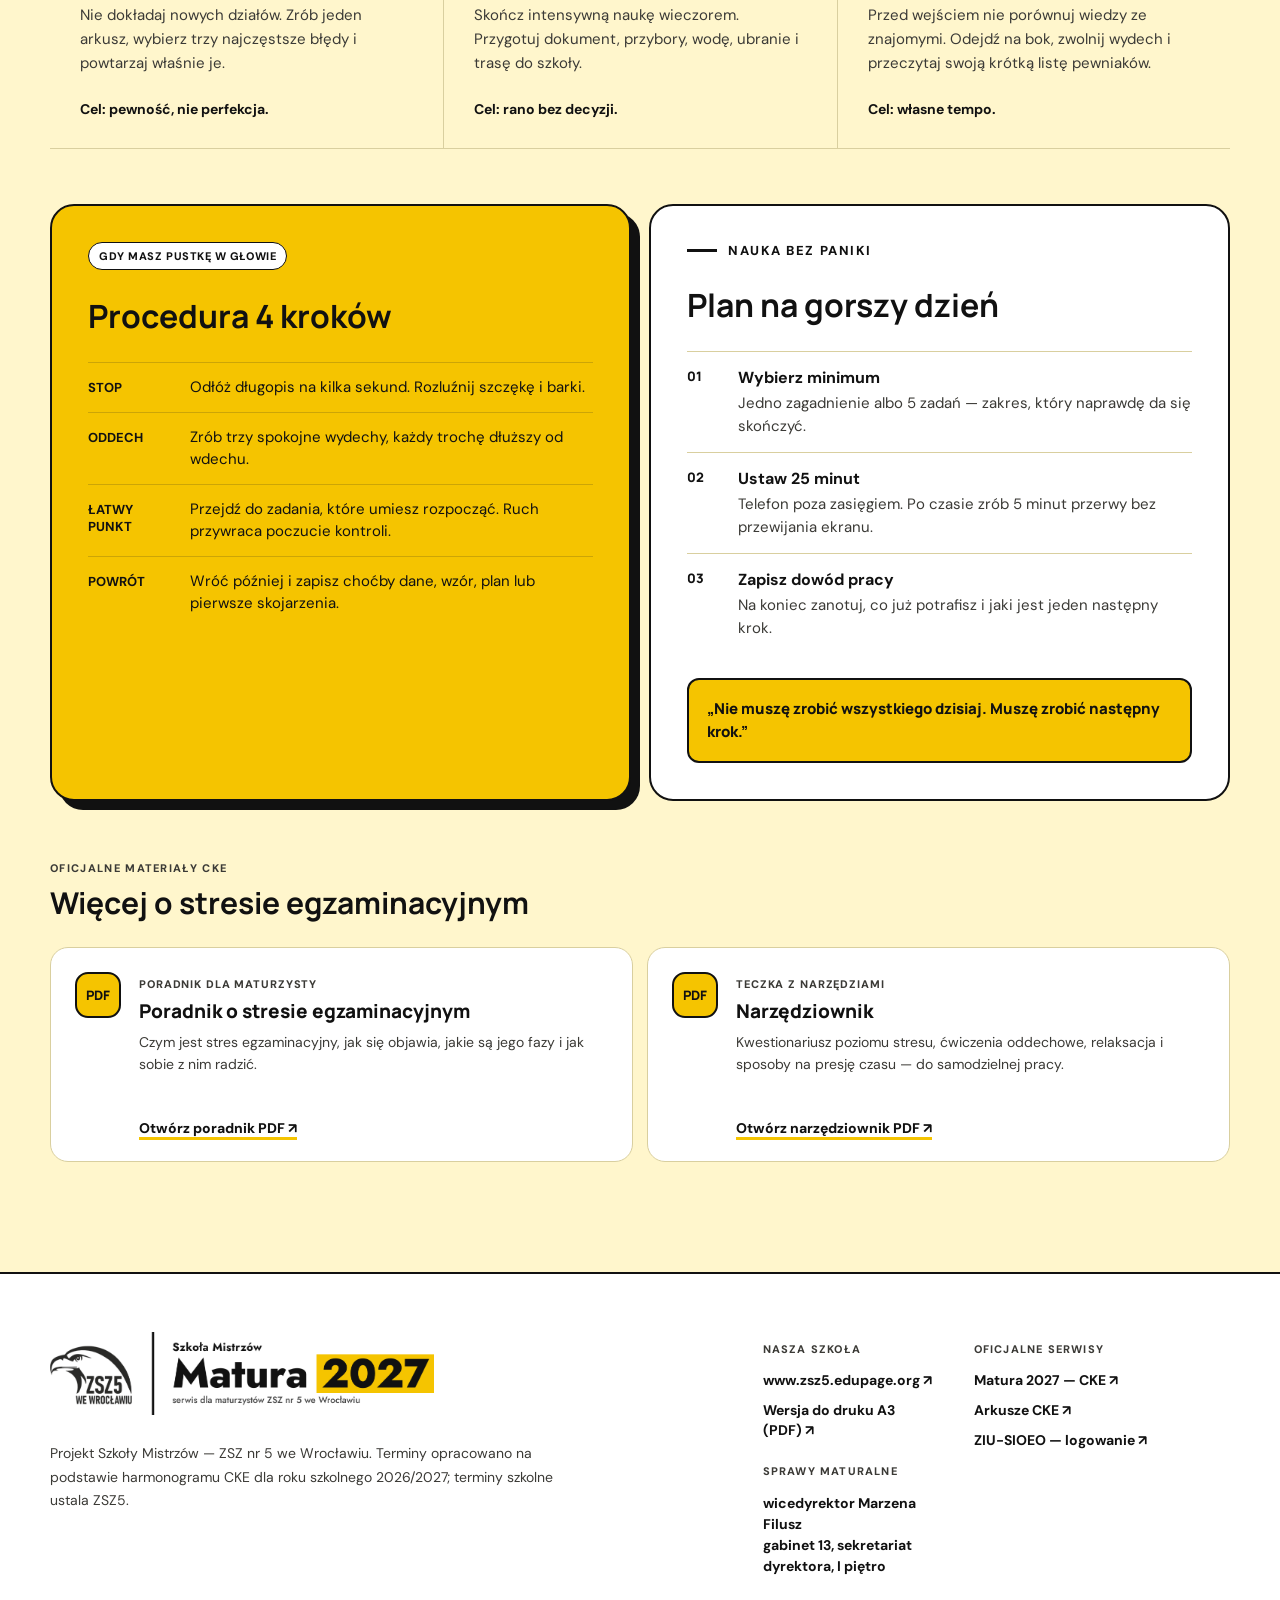
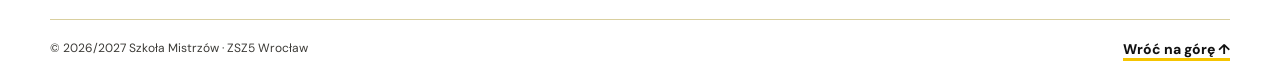
==== commit ca9049c4: "Apply teacher's corrections, add dostosowania and A3 print version - Official deadlines are CKE only" ====
--- a/index.html
+++ b/index.html
@@ -3,13 +3,13 @@
   <head>
     <meta charset="UTF-8" />
     <meta name="viewport" content="width=device-width, initial-scale=1.0" />
-    <meta name="description" content="Najważniejsze terminy matury 2027 — deklaracje, egzaminy, wyniki i poprawki w jednym miejscu." />
+    <meta name="description" content="Najważniejsze terminy matury 2027 — deklaracje, egzaminy, wyniki i termin poprawkowy w jednym miejscu." />
     <meta name="theme-color" content="#fff6cc" />
     <title>Matura 2027 — najważniejsze terminy</title>
     <link rel="preconnect" href="https://fonts.googleapis.com" />
     <link rel="preconnect" href="https://fonts.gstatic.com" crossorigin />
     <link href="https://fonts.googleapis.com/css2?family=DM+Sans:wght@400;500;600;700&family=Manrope:wght@600;700;800&display=swap" rel="stylesheet" />
-    <link rel="stylesheet" href="styles.css" />
+    <link rel="stylesheet" href="styles.css?v=2026-11-09-1" />
     <link rel="icon" href="assets/brand/icon-matura-2027.png" type="image/png" />
   </head>
   <body>
@@ -21,6 +21,7 @@
         <a href="#terminy">Terminy</a>
         <a href="#procedury">Procedury</a>
         <a href="#dokumenty">Dokumenty</a>
+        <a href="#dostosowania">Dostosowania</a>
         <a href="#materialy">Materiały</a>
         <a href="#wskazowki">Dobry plan</a>
       </nav>
@@ -103,8 +104,9 @@
         <div class="school-note">
           <span aria-hidden="true">!</span>
           <div>
-            <strong>Terminy szkolne są wcześniejsze niż terminy CKE/OKE.</strong>
-            <p>Szkoła musi sprawdzić dokumenty, przygotować dostosowania i w razie potrzeby przekierować zdających do innej szkoły — a to zajmuje kilka dni. Dlatego w ZSZ5 obowiązuje termin szkolny, a termin CKE/OKE podajemy obok dla informacji.</p>
+            <strong>Terminy szkolne są wcześniejsze niż terminy CKE.</strong>
+            <p>Szkoła musi sprawdzić dokumenty, przygotować dostosowania i w razie potrzeby przekierować zdających do innej szkoły — a to zajmuje kilka dni. Dlatego w ZSZ5 obowiązuje termin szkolny, a termin CKE podajemy obok dla informacji.</p>
+            <p><a class="print-link" href="documents/matura-2027-gablota-A3.pdf" target="_blank" rel="noopener noreferrer">Wersja do druku — 2 strony A3 (PDF) ↗</a></p>
           </div>
         </div>
 
@@ -112,7 +114,7 @@
           <button class="filter active" data-filter="all" type="button">Wszystkie</button>
           <button class="filter" data-filter="formalnosci" type="button">Formalności</button>
           <button class="filter" data-filter="egzaminy" type="button">Egzaminy</button>
-          <button class="filter" data-filter="wyniki" type="button">Wyniki i poprawki</button>
+          <button class="filter" data-filter="wyniki" type="button">Wyniki i termin poprawkowy</button>
         </div>
 
         <div class="timeline" id="timeline"></div>
@@ -131,47 +133,32 @@
         <div class="document-list">
           <article>
             <div class="document-icon"><span>PDF</span><b>1a</b></div>
-            <div class="document-copy"><span>Najważniejszy dokument</span><h3>Deklaracja przystąpienia do matury</h3><p>Składasz ją, jeśli jesteś uczniem ZSZ5 albo absolwentem szkoły, która nadal działa; nie używasz jej, gdy deklarację musisz przekazać bezpośrednio do OKE. Podajesz w niej swoje dane, wybrane przedmioty obowiązkowe i dodatkowe, poziomy oraz informację o potrzebie dostosowania egzaminu.</p></div>
-            <div class="document-meta"><span>Termin w szkole</span><strong>do 15 stycznia 2027</strong><small>najlepiej do 31 grudnia 2026<br />CKE/OKE: 7 lutego 2027</small><a href="documents/deklaracja-a-zalacznik-1a.pdf" target="_blank" rel="noopener noreferrer">Otwórz formularz PDF ↗</a></div>
-          </article>
-          <article>
-            <div class="document-icon"><span>PDF</span><b>1b</b></div>
-            <div class="document-copy"><span>Deklaracja składana do OKE</span><h3>Deklaracja B</h3><p>Składasz ją do właściwej OKE m.in. wtedy, gdy Twoja dawna szkoła została zlikwidowana lub należysz do grup wskazanych w instrukcji formularza; obecny uczeń ZSZ5 wybiera deklarację A. Dokument zawiera dane zdającego oraz pełny wybór przedmiotów, poziomów i warunków egzaminu.</p></div>
-            <div class="document-meta"><span>Termin OKE</span><strong>do 7 lutego 2027</strong><a href="documents/deklaracja-b-zalacznik-1b.pdf" target="_blank" rel="noopener noreferrer">Otwórz formularz PDF ↗</a></div>
-          </article>
-          <article>
-            <div class="document-icon"><span>DOCX</span><b>5a</b></div>
-            <div class="document-copy"><span>Dla osób składających deklarację do OKE</span><h3>Login i hasło do ZIU-SIOEO</h3><p>Składasz ten wniosek tylko wtedy, gdy deklarację kierujesz do OKE i chcesz otrzymać dane do ZIU-SIOEO; uczniowie ZSZ5 dostają login i hasło od dyrektora szkoły. Formularz zawiera dane osobowe, wskazanie właściwej OKE i prośbę o dostęp do systemu.</p></div>
-            <div class="document-meta"><span>Najlepiej złożyć</span><strong>do 22 stycznia 2027</strong><a href="documents/wniosek-dostep-ziu-sioeo-zalacznik-5a.docx" download>Pobierz formularz DOCX ↓</a></div>
+            <div class="document-copy"><span>Najważniejszy dokument</span><h3>Deklaracja przystąpienia do egzaminu maturalnego (załącznik 1a)</h3><p>Składasz ją <strong>tylko elektronicznie w ZIU</strong> — nie składasz wersji papierowej. Wzór w PDF pozwala zapoznać się z deklaracją przed jej wypełnieniem. Po złożeniu wydrukuj z ZIU oświadczenie o złożeniu deklaracji i zanieś je do sekretariatu dyrektora — poproś o potwierdzenie dostarczenia oświadczenia.</p></div>
+            <div class="document-meta"><span>Termin w szkole</span><strong>do 15 stycznia 2027</strong><small>Ostateczny termin CKE: 8 lutego 2027</small><a href="documents/deklaracja-a-zalacznik-1a.pdf" target="_blank" rel="noopener noreferrer">Zobacz wzór PDF ↗</a></div>
           </article>
           <article>
             <div class="document-icon"><span>PDF</span><b>—</b></div>
-            <div class="document-copy"><span>Jeśli potrzebujesz dostosowania</span><h3>Dokumentacja dotycząca dostosowań</h3><p>Składasz dokumenty tylko wtedy, gdy potrzebujesz zmiany warunków lub formy egzaminu i masz podstawę wskazaną przez CKE; bez takich potrzeb niczego dodatkowego nie składasz. Komunikat wyjaśnia, komu przysługuje dostosowanie, jaki dokument je potwierdza i na czym może ono polegać.</p></div>
-            <div class="document-meta"><span>Termin w szkole</span><strong>do 15 stycznia 2027</strong><small>razem z deklaracją<br />CKE/OKE: 7 lutego 2027</small><a href="documents/komunikat-cke-dostosowania-2027.pdf" target="_blank" rel="noopener noreferrer">Otwórz komunikat PDF ↗</a></div>
-          </article>
-          <article>
-            <div class="document-icon"><span>DOCX</span><b>5b</b></div>
-            <div class="document-copy"><span>Dla laureatów i finalistów</span><h3>Wniosek o zmianę przedmiotu</h3><p>Składasz go tylko po uzyskaniu tytułu laureata lub finalisty olimpiady, jeśli chcesz przez to dodać albo zmienić przedmiot wskazany wcześniej w deklaracji. Wpisujesz dane olimpiady, uzyskany tytuł oraz dokładną zmianę w zestawie egzaminów.</p></div>
-            <div class="document-meta"><span>Termin w szkole</span><strong>do 9 kwietnia 2027</strong><small>CKE/OKE: 20 kwietnia 2027</small><a href="documents/wniosek-zmiana-przedmiotu-zalacznik-5b.docx" download>Pobierz formularz DOCX ↓</a></div>
+            <div class="document-copy"><span>Jeśli potrzebujesz dostosowania</span><h3>Dokumenty uprawniające do dostosowań</h3><p>Składasz je razem z deklaracją, jeśli potrzebujesz zmiany warunków lub formy egzaminu (np. wydłużony czas, osobna sala). Kto ma prawo do dostosowania i jaki dokument je potwierdza — zobacz sekcję <a href="#dostosowania">Dostosowania</a>.</p></div>
+            <div class="document-meta"><span>Termin w szkole</span><strong>do 15 stycznia 2027</strong><small>Termin CKE: 8 lutego 2027</small><a href="https://cke.gov.pl/images/_EGZAMIN_MATURALNY_OD_2023/komunikaty/2026_2027/20260820_EM_Komunikat_o_dostosowaniach_2027_fin.pdf" target="_blank" rel="noopener noreferrer">Komunikat CKE ↗</a></div>
           </article>
           <article>
             <div class="document-icon"><span>DOCX</span><b>5c</b></div>
-            <div class="document-copy"><span>Dla osób z dyplomem zawodowym</span><h3>Rezygnacja z przedmiotu dodatkowego</h3><p>Składasz ją, jeśli masz dyplom zawodowy albo dokumenty uprawniające do jego uzyskania i chcesz zrezygnować z części lub wszystkich zadeklarowanych przedmiotów dodatkowych. Formularz wskazuje podstawę uprawnienia oraz egzaminy, z których rezygnujesz — sam fakt nauki w technikum nie wystarcza.</p></div>
-            <div class="document-meta"><span>Termin w szkole</span><strong>do 9 kwietnia 2027</strong><small>CKE/OKE: 20 kwietnia 2027</small><a href="documents/rezygnacja-przedmiot-dodatkowy-zalacznik-5c.docx" download>Pobierz formularz DOCX ↓</a></div>
-          </article>
-          <article>
+            <div class="document-copy"><span>Dla osób z kwalifikacjami na poziomie technika</span><h3>Informacja o rezygnacji z przystąpienia do egzaminu maturalnego z przedmiotu dodatkowego</h3><p>Składasz ją, jeżeli po złożeniu deklaracji uzyskałeś dyplom zawodowy na poziomie technika albo certyfikaty ze wszystkich kwalifikacji w zawodzie i nie chcesz przystępować do przedmiotu dodatkowego. Dotyczy także absolwentów z lat ubiegłych.</p></div>
+            <div class="document-meta"><span>Termin w szkole</span><strong>do 9 kwietnia 2027</strong><small>Termin CKE: 20 kwietnia 2027</small><a href="documents/rezygnacja-przedmiot-dodatkowy-zalacznik-5c.docx" download>Pobierz formularz DOCX ↓</a></div>
+          </article>
+          <article id="termin-dodatkowy">
             <div class="document-icon"><span>DOCX</span><b>6</b></div>
             <div class="document-copy"><span>Ważna przyczyna losowa lub zdrowotna</span><h3>Wniosek o termin dodatkowy</h3><p>Składasz go, jeśli ważna i udokumentowana przyczyna losowa lub zdrowotna uniemożliwia Ci udział w konkretnym egzaminie w terminie głównym; zwykła nieobecność bez uzasadnienia nie daje tego prawa. Podajesz przedmiot, część egzaminu, przyczynę nieobecności i dołączasz dokumenty, które ją potwierdzają.</p></div>
             <div class="document-meta"><span>Termin</span><strong>najpóźniej w dniu egzaminu</strong><small>zgłoś się do szkoły od razu</small><a href="documents/wniosek-termin-dodatkowy-zalacznik-6.docx" download>Pobierz formularz DOCX ↓</a></div>
           </article>
-          <article>
+          <article id="termin-poprawkowy">
             <div class="document-icon"><span>DOCX</span><b>7</b></div>
-            <div class="document-copy"><span>Po ogłoszeniu wyników</span><h3>Oświadczenie o przystąpieniu do poprawki</h3><p>Składasz je, jeśli nie zdałeś tylko jednego przedmiotu obowiązkowego — w części ustnej albo pisemnej — i spełniasz pozostałe warunki poprawki; przy większej liczbie niezdanych przedmiotów ten tryb nie przysługuje. Wskazujesz szkołę lub OKE, niezdany przedmiot i deklarujesz udział w sierpniowym egzaminie.</p></div>
-            <div class="document-meta"><span>Termin w szkole</span><strong>do 13 lipca 2027</strong><small>CKE/OKE: 16 lipca 2027</small><a href="documents/oswiadczenie-termin-poprawkowy-zalacznik-7.docx" download>Pobierz formularz DOCX ↓</a></div>
-          </article>
-        </div>
-
-        <div class="document-warning"><span>!</span><p><strong>Ważne:</strong> przed złożeniem dokumentu przeczytaj instrukcję na pierwszej stronie i upewnij się w szkole lub OKE, że wybrałeś właściwy formularz dla swojej sytuacji.</p></div>
+            <div class="document-copy"><span>Po ogłoszeniu wyników</span><h3>Oświadczenie o przystąpieniu do egzaminu maturalnego w terminie poprawkowym</h3><p>Składasz je dyrektorowi szkoły, jeśli nie zdasz egzaminu z jednego przedmiotu obowiązkowego — w części ustnej albo pisemnej — i chcesz przystąpić do niego ponownie w sierpniu. Nie czekaj do ostatniego dnia — trwają wakacje.</p></div>
+            <div class="document-meta"><span>Termin CKE</span><strong>do 16 lipca 2027</strong><a href="documents/oswiadczenie-termin-poprawkowy-zalacznik-7.docx" download>Pobierz formularz DOCX ↓</a></div>
+          </article>
+        </div>
+
+        <div class="document-warning"><span>!</span><p><strong>Ważne:</strong> przed złożeniem dokumentu przeczytaj instrukcję na pierwszej stronie i w razie wątpliwości zapytaj panią wicedyrektor Marzenę Filusz (gabinet 13), który formularz dotyczy Twojej sytuacji.</p></div>
         <div class="document-source">
           <div><span>Źródło dokumentów</span><strong>Centralna Komisja Egzaminacyjna</strong><p>Egzamin maturalny w Formule 2023 — rok szkolny 2026/2027</p></div>
           <a href="https://cke.gov.pl/egzamin-maturalny/egzamin-maturalny-w-formule-2023/harmonogram-komunikaty-i-informacje/rok-szkolny-2026-2027/" target="_blank" rel="noopener noreferrer">Zobacz oficjalną publikację CKE ↗</a>
@@ -196,6 +183,30 @@
         </div>
       </section>
 
+      <section class="adjustments" id="dostosowania">
+        <div class="section-heading">
+          <div>
+            <p class="eyebrow"><span></span> O to pytacie najczęściej</p>
+            <h2>Dostosowania</h2>
+          </div>
+          <p>Dostosowanie to np. wydłużony czas, osobna sala, pomoc nauczyciela wspomagającego, odpowiedni sprzęt albo arkusz w dostosowanej formie. Przyznaje je rada pedagogiczna na podstawie dokumentu.</p>
+        </div>
+        <div class="adjustment-grid">
+          <article><h3>Orzeczenie o potrzebie kształcenia specjalnego</h3><p>ze względu na niepełnosprawność, niedostosowanie społeczne lub zagrożenie nim</p><strong>Dokument: orzeczenie poradni</strong></article>
+          <article><h3>Orzeczenie o potrzebie indywidualnego nauczania</h3><p>jeśli realizujesz indywidualne nauczanie</p><strong>Dokument: orzeczenie poradni</strong></article>
+          <article><h3>Choroba lub niesprawność czasowa</h3><p>jeśli w czasie egzaminu jesteś chory lub czasowo niesprawny</p><strong>Dokument: zaświadczenie lekarza</strong></article>
+          <article><h3>Dysleksja, dysgrafia, dysortografia, dyskalkulia</h3><p>specyficzne trudności w uczeniu się</p><strong>Dokument: opinia poradni psychologiczno-pedagogicznej</strong></article>
+          <article><h3>Pomoc psychologiczno-pedagogiczna w szkole w roku 2026/2027</h3><p>z powodu sytuacji kryzysowej lub traumatycznej, trudności adaptacyjnych po nauce za granicą albo zaburzeń komunikacji językowej</p><strong>Dokument: pozytywna opinia rady pedagogicznej</strong></article>
+          <article><h3>Zaburzenie widzenia barw</h3><p>dostosowana forma arkusza</p><strong>Dokument: zaświadczenie lekarza</strong></article>
+        </div>
+        <div class="adjustment-notes">
+          <p><strong>Kiedy?</strong> Dokumenty składasz razem z deklaracją — w szkole do 15 stycznia 2027 (termin CKE: 8 lutego 2027). W nagłej sytuacji zaświadczenie lekarskie (ale nie opinię poradni) możesz donieść później, od razu po jego otrzymaniu.</p>
+          <p><strong>Uwaga:</strong> zaświadczenie lekarskie nie oznacza automatycznie np. wydłużenia czasu — decyzję podejmuje rada pedagogiczna.</p>
+          <p><strong>Z kim rozmawiać?</strong> Wszystkie sprawy dostosowań załatwiasz u pani wicedyrektor Marzeny Filusz, gabinet 13. Indywidualne przypadki rozpatrujemy osobno.</p>
+          <div class="toolkit-links"><a href="https://cke.gov.pl/images/_EGZAMIN_MATURALNY_OD_2023/komunikaty/2026_2027/20260820_EM_Komunikat_o_dostosowaniach_2027_fin.pdf" target="_blank" rel="noopener noreferrer">Komunikat CKE o dostosowaniach 2027 ↗</a><a href="documents/komunikat-cke-dostosowania-2027.pdf" target="_blank" rel="noopener noreferrer">Kopia PDF na naszej stronie ↗</a></div>
+        </div>
+      </section>
+
       <section class="procedures" id="procedury">
         <div class="section-heading">
           <div>
@@ -209,25 +220,25 @@
             <span class="card-number">01</span>
             <div class="card-icon blue">✓</div>
             <h3>Przed maturą</h3>
-            <p>Złóż deklarację, sprawdź dane przesłane do OKE i dokumenty dotyczące dostosowań. Zachowaj potwierdzenia.</p>
-            <a href="https://cke.gov.pl/egzamin-maturalny/" target="_blank" rel="noopener noreferrer">Procedury CKE <span>↗</span></a>
+            <p>Złóż deklarację w ZIU, zanieś wydrukowane oświadczenie do sekretariatu dyrektora i sprawdź dane przesłane do OKE. Jeśli potrzebujesz dostosowań — dołącz dokumenty.</p>
+            <a href="#dokumenty">Dokumenty do złożenia <span>↓</span></a>
           </article>
           <article>
             <span class="card-number">02</span>
             <div class="card-icon yellow">!</div>
             <h3>Nieobecność</h3>
             <p>W szczególnych, udokumentowanych przypadkach można wnioskować o termin dodatkowy. Nie zwlekaj — od razu skontaktuj się ze szkołą.</p>
-            <a href="https://cke.gov.pl/egzamin-maturalny/harmonogram-komunikaty-i-informacje/" target="_blank" rel="noopener noreferrer">Komunikaty CKE <span>↗</span></a>
+            <a href="#termin-dodatkowy">Wniosek o termin dodatkowy <span>↓</span></a>
           </article>
           <article>
             <span class="card-number">03</span>
             <div class="card-icon coral">?</div>
             <h3>Po wynikach</h3>
-            <p>Możesz wystąpić o wgląd do pracy. Jeśli spełniasz warunki poprawki, pamiętaj o pisemnym oświadczeniu do dyrektora szkoły.</p>
-            <a href="https://cke.gov.pl/egzamin-maturalny/wyniki/" target="_blank" rel="noopener noreferrer">Wyniki i informacje <span>↗</span></a>
-          </article>
-        </div>
-        <div class="official-note"><strong>Zasada bezpieczeństwa:</strong> poradniki pomagają się odnaleźć, ale przed podjęciem formalnej decyzji sprawdź aktualny komunikat CKE/OKE lub zapytaj dyrektora szkoły.</div>
+            <p>Możesz wystąpić o wgląd do pracy. Jeśli nie zdasz jednego przedmiotu, do 16 lipca złóż oświadczenie o przystąpieniu do egzaminu w terminie poprawkowym.</p>
+            <a href="#termin-poprawkowy">Oświadczenie (załącznik 7) <span>↓</span></a>
+          </article>
+        </div>
+        <div class="official-note"><strong>Zasada bezpieczeństwa:</strong> poradniki pomagają się odnaleźć, ale przed podjęciem formalnej decyzji sprawdź aktualny komunikat CKE lub zapytaj panią wicedyrektor Marzenę Filusz.</div>
       </section>
 
       <section class="resources" id="materialy">
@@ -236,7 +247,7 @@
             <p class="eyebrow light"><span></span> Sprawdzone kierunki</p>
             <h2>Materiały do nauki</h2>
           </div>
-          <p>Nie musisz mieć dwudziestu zakładek. Zacznij od jednego dobrego źródła, a wiedzę sprawdzaj na arkuszach.</p>
+          <p>Nie musisz mieć dwudziestu zakładek. Zacznij od jednego dobrego źródła, a wiedzę sprawdzaj na arkuszach CKE.</p>
         </div>
         <div class="resource-grid">
           <article class="resource-card polish">
@@ -247,23 +258,23 @@
           <article class="resource-card math">
             <div class="resource-top"><span>Matematyka</span><b>∑</b></div>
             <h3>Teoria, zadania,<br />schematy</h3>
-            <ul><li><a href="https://www.matemaks.pl/matura-z-matematyki.html" target="_blank" rel="noopener noreferrer">Matemaks — kurs maturalny ↗</a></li><li><a href="https://arkusze.pl/maturalne/matematyka/" target="_blank" rel="noopener noreferrer">Arkusze z matematyki ↗</a></li></ul>
+            <ul><li><a href="https://matematykaszkolna.pl/" target="_blank" rel="noopener noreferrer">Matematyka szkolna — teoria i zadania ↗</a></li><li><a href="https://cke.gov.pl/egzamin-maturalny/egzamin-maturalny-w-formule-2023/arkusze/" target="_blank" rel="noopener noreferrer">Arkusze CKE ↗</a></li></ul>
           </article>
           <article class="resource-card english">
             <div class="resource-top"><span>Język angielski</span><b>Aa</b></div>
             <h3>Słownictwo, gramatyka,<br />wypowiedź</h3>
-            <ul><li><a href="https://www.ang.pl/" target="_blank" rel="noopener noreferrer">Ang.pl — ćwiczenia i gramatyka ↗</a></li><li><a href="https://arkusze.pl/maturalne/jezyk-angielski/" target="_blank" rel="noopener noreferrer">Arkusze z angielskiego ↗</a></li></ul>
+            <ul><li><a href="https://www.ang.pl/" target="_blank" rel="noopener noreferrer">Ang.pl — ćwiczenia i gramatyka ↗</a></li><li><a href="https://cke.gov.pl/egzamin-maturalny/egzamin-maturalny-w-formule-2023/arkusze/" target="_blank" rel="noopener noreferrer">Arkusze CKE ↗</a></li></ul>
           </article>
           <article class="resource-card biology">
             <div class="resource-top"><span>Biologia</span><b>DNA</b></div>
             <h3>Zadania, doświadczenia,<br />analiza danych</h3>
-            <ul><li><a href="https://biologhelp.pl/" target="_blank" rel="noopener noreferrer">BiologHelp — zadania i arkusze ↗</a></li><li><a href="https://arkusze.pl/maturalne/biologia/" target="_blank" rel="noopener noreferrer">Arkusze z biologii ↗</a></li></ul>
+            <ul><li><a href="https://biologhelp.pl/" target="_blank" rel="noopener noreferrer">BiologHelp — zadania i arkusze ↗</a></li><li><a href="https://cke.gov.pl/egzamin-maturalny/egzamin-maturalny-w-formule-2023/arkusze/" target="_blank" rel="noopener noreferrer">Arkusze CKE ↗</a></li></ul>
           </article>
         </div>
         <div class="resource-footer">
-          <div><span>OFICJALNE</span><strong>Materiały i informatory</strong><p>Podstawa programowa, informatory i bezpłatne zasoby edukacyjne.</p></div>
+          <div><span>OFICJALNE</span><strong>Materiały i informatory</strong><p>Podstawa programowa, informatory i bezpłatne zasoby edukacyjne. Jeśli jesteś obecnie uczniem naszej szkoły, login i hasło do ZPE otrzymasz w szkole.</p></div>
           <a class="button button-light" href="https://zpe.gov.pl/" target="_blank" rel="noopener noreferrer">Otwórz ZPE ↗</a>
-          <a class="button button-light" href="https://cke.gov.pl/egzamin-maturalny/" target="_blank" rel="noopener noreferrer">Otwórz CKE ↗</a>
+          <a class="button button-light" href="https://cke.gov.pl/egzamin-maturalny/egzamin-maturalny-w-formule-2023/arkusze/" target="_blank" rel="noopener noreferrer">Arkusze CKE ↗</a>
         </div>
       </section>
 
@@ -312,6 +323,20 @@
             <blockquote>„Nie muszę zrobić wszystkiego dzisiaj. Muszę zrobić następny krok.”</blockquote>
           </div>
         </div>
+
+        <div class="stress-materials">
+          <div class="toolkit-heading"><span>Oficjalne materiały CKE</span><h3>Więcej o stresie egzaminacyjnym</h3></div>
+          <div class="toolkit-grid two">
+            <article>
+              <span class="toolkit-symbol">PDF</span>
+              <div><small>Poradnik dla maturzysty</small><h4>Poradnik o stresie egzaminacyjnym</h4><p>Czym jest stres egzaminacyjny, jak się objawia, jakie są jego fazy i jak sobie z nim radzić.</p><div class="toolkit-links"><a href="documents/cke-poradnik-stres-egzaminacyjny.pdf" target="_blank" rel="noopener noreferrer">Otwórz poradnik PDF ↗</a></div></div>
+            </article>
+            <article>
+              <span class="toolkit-symbol">PDF</span>
+              <div><small>Teczka z narzędziami</small><h4>Narzędziownik</h4><p>Kwestionariusz poziomu stresu, ćwiczenia oddechowe, relaksacja i sposoby na presję czasu — do samodzielnej pracy.</p><div class="toolkit-links"><a href="documents/cke-narzedziownik-stres-egzaminacyjny.pdf" target="_blank" rel="noopener noreferrer">Otwórz narzędziownik PDF ↗</a></div></div>
+            </article>
+          </div>
+        </div>
       </section>
     </main>
 
@@ -322,14 +347,14 @@
           <p>Projekt Szkoły Mistrzów — ZSZ nr 5 we Wrocławiu. Terminy opracowano na podstawie harmonogramu CKE dla roku szkolnego 2026/2027; terminy szkolne ustala ZSZ5.</p>
         </div>
         <div class="footer-links">
-          <div><span>Nasza szkoła</span><a href="https://zsz5.edupage.org/" target="_blank" rel="noopener noreferrer">www.zsz5.edupage.org ↗</a><span class="footer-contact-label">Sprawy maturalne</span><p class="footer-contact">wicedyrektor Marzena Filusz<br />gabinet 13, sekretariat dyrektora, I piętro</p></div>
-          <div><span>Oficjalne serwisy</span><a href="https://cke.gov.pl/egzamin-maturalny/egzamin-maturalny-w-formule-2023/harmonogram-komunikaty-i-informacje/rok-szkolny-2026-2027/" target="_blank" rel="noopener noreferrer">Matura 2027 — CKE ↗</a><a href="https://cke.gov.pl/egzamin-maturalny/" target="_blank" rel="noopener noreferrer">Serwis maturalny CKE ↗</a><a href="https://ziu.gov.pl/login" target="_blank" rel="noopener noreferrer">ZIU-SIOEO — logowanie ↗</a></div>
+          <div><span>Nasza szkoła</span><a href="https://zsz5.edupage.org/" target="_blank" rel="noopener noreferrer">www.zsz5.edupage.org ↗</a><a href="documents/matura-2027-gablota-A3.pdf" target="_blank" rel="noopener noreferrer">Wersja do druku A3 (PDF) ↗</a><span class="footer-contact-label">Sprawy maturalne</span><p class="footer-contact">wicedyrektor Marzena Filusz<br />gabinet 13, sekretariat dyrektora, I piętro</p></div>
+          <div><span>Oficjalne serwisy</span><a href="https://cke.gov.pl/egzamin-maturalny/egzamin-maturalny-w-formule-2023/harmonogram-komunikaty-i-informacje/rok-szkolny-2026-2027/" target="_blank" rel="noopener noreferrer">Matura 2027 — CKE ↗</a><a href="https://cke.gov.pl/egzamin-maturalny/egzamin-maturalny-w-formule-2023/arkusze/" target="_blank" rel="noopener noreferrer">Arkusze CKE ↗</a><a href="https://ziu.gov.pl/login" target="_blank" rel="noopener noreferrer">ZIU-SIOEO — logowanie ↗</a></div>
         </div>
       </div>
       <div class="footer-bottom"><span>© 2026/2027 Szkoła Mistrzów · ZSZ5 Wrocław</span><a href="#top">Wróć na górę ↑</a></div>
     </footer>
 
     <div class="toast" id="toast" role="status" aria-live="polite">Termin skopiowany!</div>
-    <script src="script.js"></script>
+    <script src="script.js?v=2026-11-09-1"></script>
   </body>
 </html>
--- a/styles.css
+++ b/styles.css
@@ -31,10 +31,10 @@
   box-shadow: 0 0 0 100vmax white; clip-path: inset(0 -100vmax); border-bottom: 2px solid var(--ink);
 }
 .brand { display: inline-flex; align-items: center; gap: 11px; font-family: "Manrope", sans-serif; font-size: 18px; font-weight: 600; }
-.brand img { display: block; width: 390px; height: auto; }
+.brand img { display: block; width: clamp(260px, 30vw, 390px); height: auto; }
 .brand strong { color: var(--blue); }
 .brand-mark { display: grid; place-items: center; width: 38px; height: 38px; border-radius: 11px; color: white; background: var(--blue); font-weight: 800; transform: rotate(-4deg); }
-nav { display: flex; gap: 34px; font-size: 14px; font-weight: 700; }
+nav { display: flex; gap: clamp(14px, 2.2vw, 34px); font-size: 14px; font-weight: 700; }
 nav a { position: relative; }
 nav a::after { content: ""; position: absolute; left: 0; bottom: -7px; width: 0; height: 2px; background: var(--blue); transition: width .2s; }
 nav a:hover::after { width: 100%; }
@@ -139,6 +139,7 @@
 .school-note > span { display: grid; flex: 0 0 auto; place-items: center; width: 38px; height: 38px; border: 2px solid var(--ink); border-radius: 50%; background: var(--yellow); font-weight: 800; }
 .school-note strong { display: block; font: 800 18px/1.35 "Manrope"; }
 .school-note p { margin: 6px 0 0; color: var(--muted); font-size: 16px; line-height: 1.6; }
+.print-link { color: var(--ink); font-weight: 800; text-decoration: underline; text-decoration-color: var(--yellow); text-decoration-thickness: 3px; text-underline-offset: 4px; }
 
 .documents { padding: 110px max(30px, calc((100vw - 1180px) / 2)); color: var(--ink); background: var(--paper); }
 .documents-intro { display: flex; align-items: end; justify-content: space-between; gap: 35px; }
@@ -181,7 +182,23 @@
 .toolkit-grid p { min-height: 70px; margin: 0; color: var(--muted); font-size: 14px; line-height: 1.55; }
 .toolkit-links { display: flex; gap: 12px; margin-top: 17px; flex-wrap: wrap; }
 
+.adjustments { padding: 110px max(30px, calc((100vw - 1180px) / 2)); background: var(--white); }
+.adjustment-grid { display: grid; grid-template-columns: repeat(3, 1fr); gap: 14px; margin-top: 55px; }
+.adjustment-grid article { display: flex; flex-direction: column; padding: 24px; border: 1px solid var(--line); border-radius: 18px; background: var(--paper-soft); }
+.adjustment-grid h3 { margin: 0 0 8px; font-size: 19px; line-height: 1.3; }
+.adjustment-grid p { margin: 0 0 16px; color: var(--muted); font-size: 15px; line-height: 1.55; }
+.adjustment-grid strong { margin-top: auto; align-self: flex-start; padding: 4px 9px; border: 1px solid var(--ink); border-radius: 6px; background: var(--yellow); font-size: 14px; line-height: 1.4; }
+.adjustment-notes { margin-top: 24px; padding: 22px 26px; border: 2px solid var(--ink); border-radius: 18px; background: var(--paper); }
+.adjustment-notes p { margin: 0 0 10px; color: var(--muted); font-size: 16px; line-height: 1.6; }
+.adjustment-notes strong { color: var(--ink); }
+.adjustment-notes .toolkit-links { margin-top: 14px; }
+.document-copy p a { font-weight: 800; text-decoration: underline; text-decoration-color: var(--yellow); text-decoration-thickness: 3px; }
+.document-copy p strong { color: var(--ink); }
+.stress-materials { margin-top: 55px; }
+.toolkit-grid.two { grid-template-columns: repeat(2, 1fr); }
+.toolkit-symbol { font-size: 13px; }
 .procedures { padding: 110px max(30px, calc((100vw - 1180px) / 2)); background: var(--paper-soft); }
+.procedure-grid a[href^="#"] { text-decoration: none; }
 .procedure-grid { display: grid; grid-template-columns: repeat(3, 1fr); gap: 18px; margin-top: 55px; }
 .procedure-grid article { position: relative; padding: 30px; border: 1px solid var(--line); border-radius: 20px; background: var(--white); transition: transform .2s, box-shadow .2s; overflow: hidden; }
 .procedure-grid article:hover { transform: translateY(-5px); box-shadow: var(--shadow); }
@@ -289,7 +306,8 @@
   .documents-intro { align-items: start; flex-direction: column; }
   .document-list article { grid-template-columns: 65px 1fr; }
   .document-meta { grid-column: 2; align-items: flex-start; text-align: left; }
-  .toolkit-grid { grid-template-columns: 1fr; }
+  .toolkit-grid, .toolkit-grid.two { grid-template-columns: 1fr; }
+  .adjustment-grid { grid-template-columns: 1fr 1fr; }
   .toolkit-grid p { min-height: 0; }
   .procedure-grid { grid-template-columns: 1fr; }
   .procedure-grid p { min-height: 0; }
@@ -320,7 +338,9 @@
   .ticker:hover .ticker-track, .ticker:focus-within .ticker-track { animation-play-state: paused; }
   .ticker-set { justify-content: flex-start; min-width: max-content; padding: 0 14px; }
   .schedule { padding: 75px 20px; }
-  .procedures, .resources, .exam-stress { padding: 75px 20px; }
+  .procedures, .resources, .exam-stress, .adjustments { padding: 75px 20px; }
+  .adjustment-grid { grid-template-columns: 1fr; }
+  .adjustment-notes { padding: 20px; }
   .documents { padding: 75px 20px; }
   .document-list article { grid-template-columns: 52px 1fr; gap: 16px; align-items: start; padding: 24px 0; }
   .document-list article:hover { padding-left: 0; padding-right: 0; }
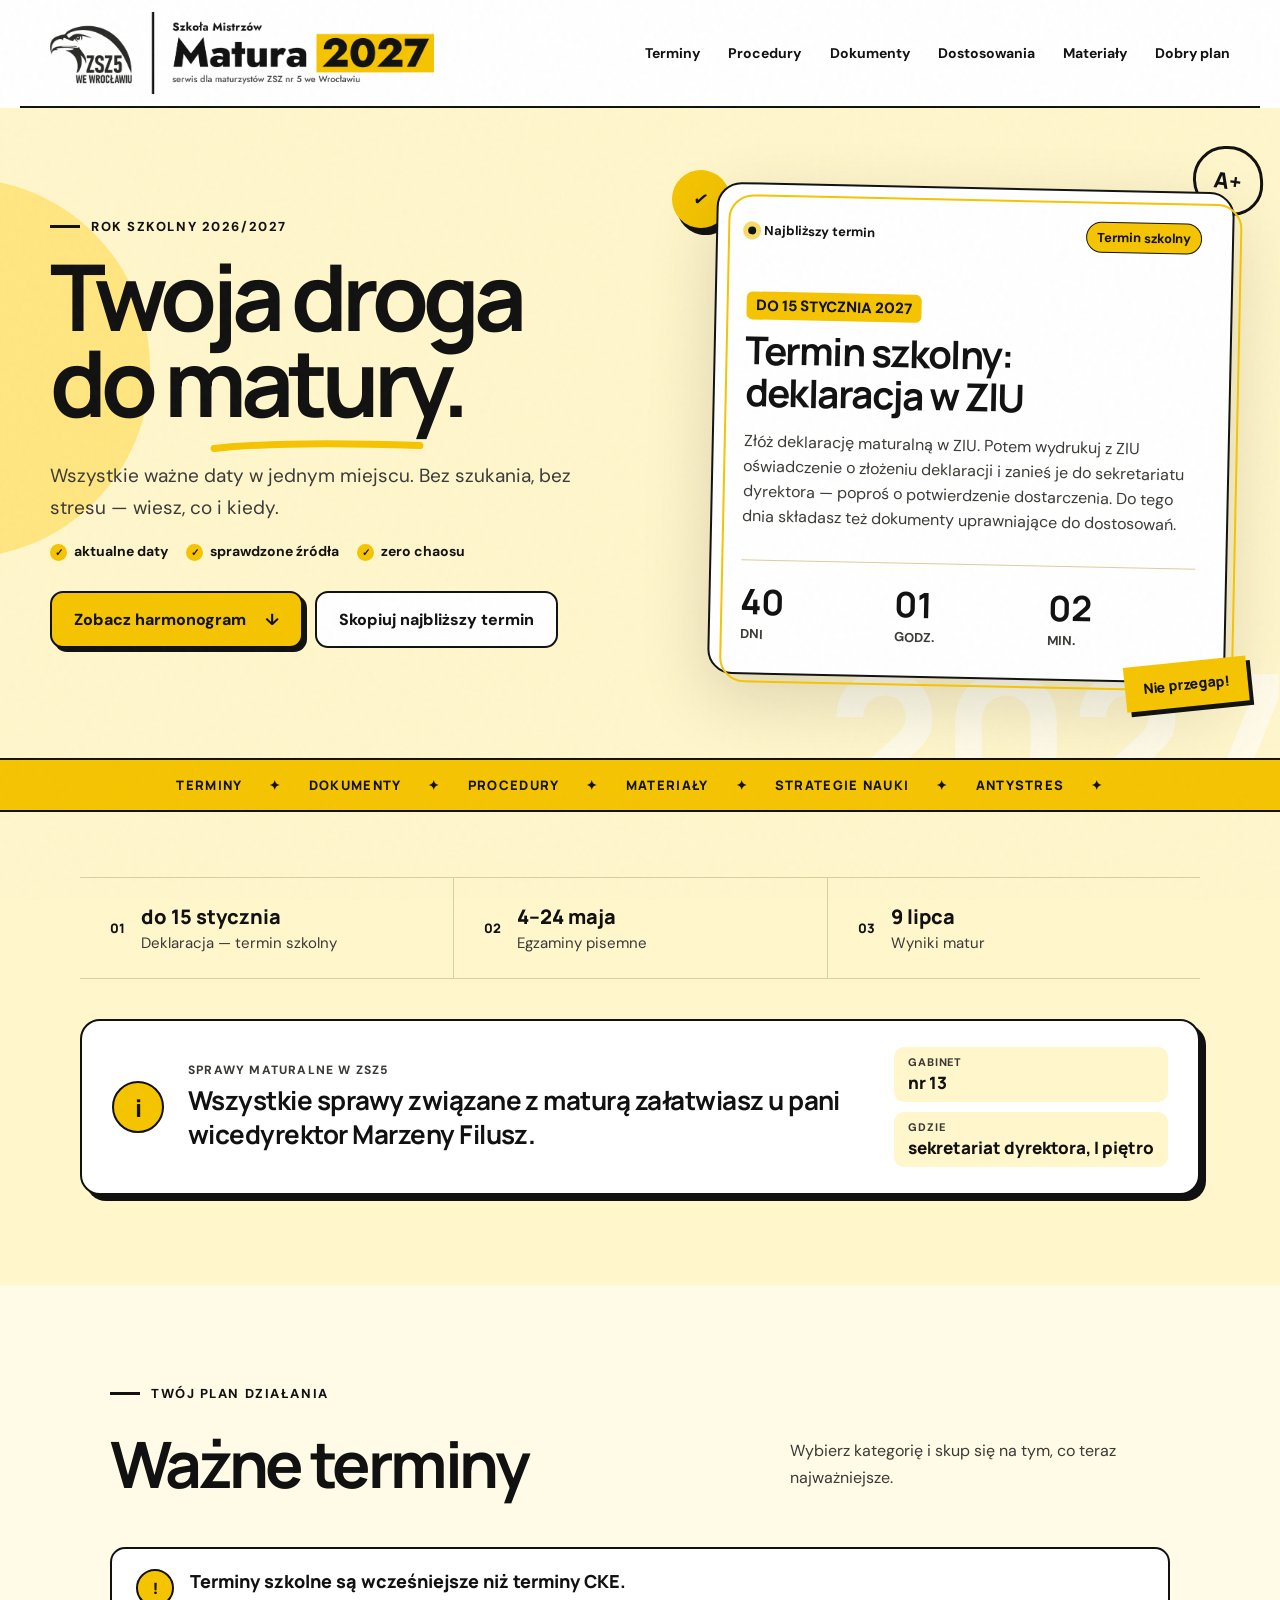
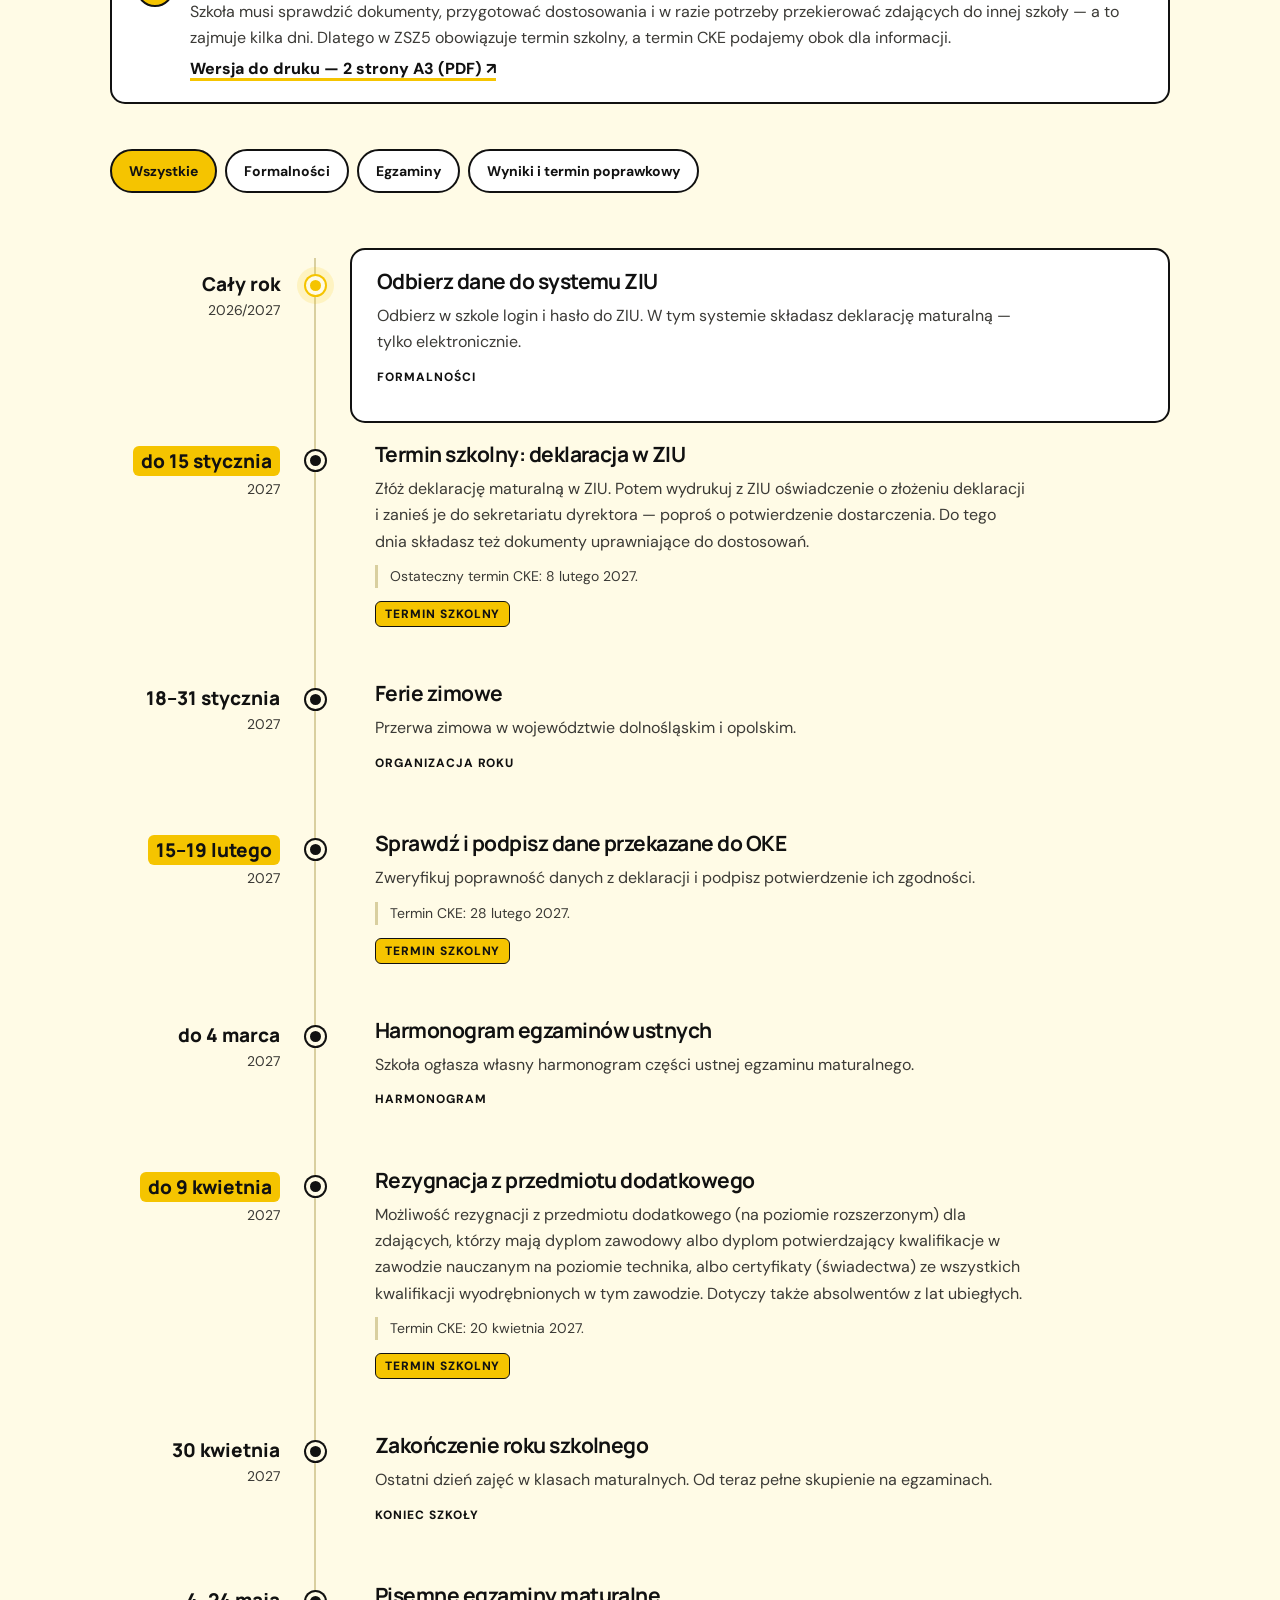
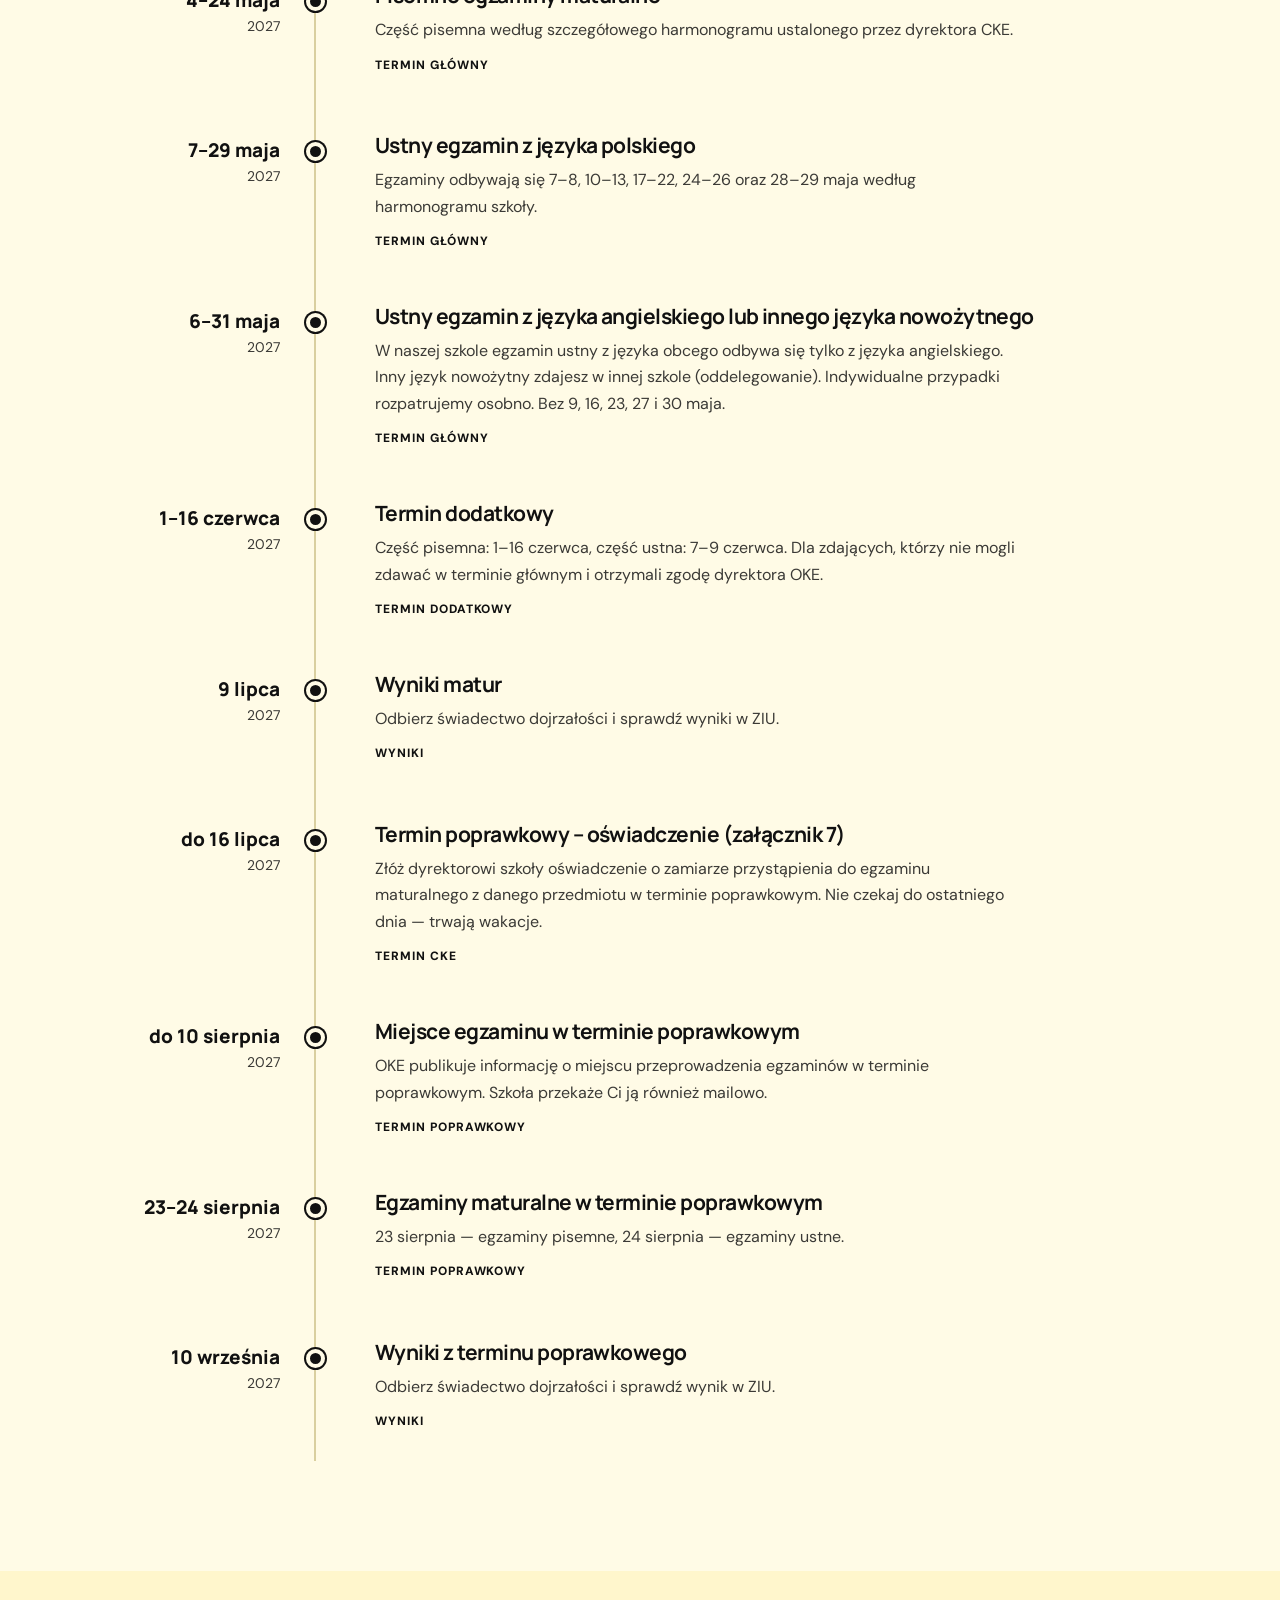
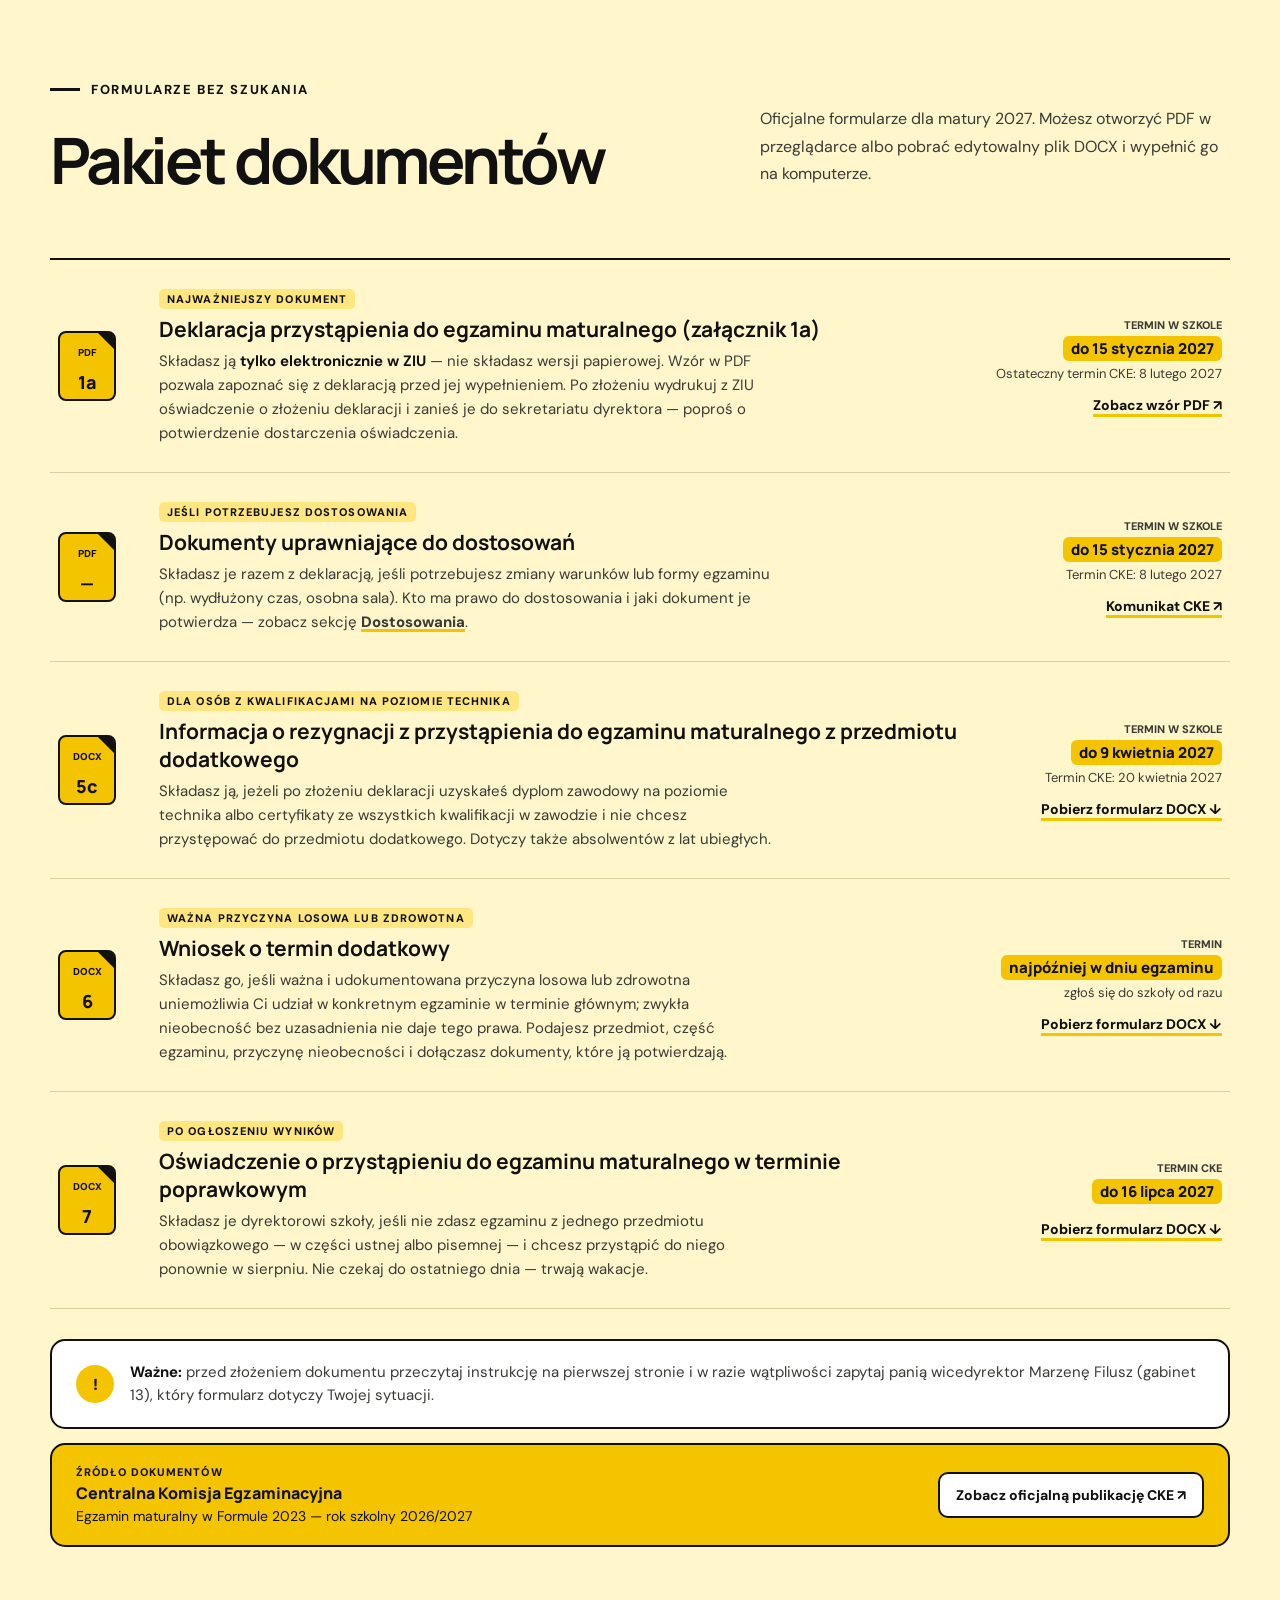
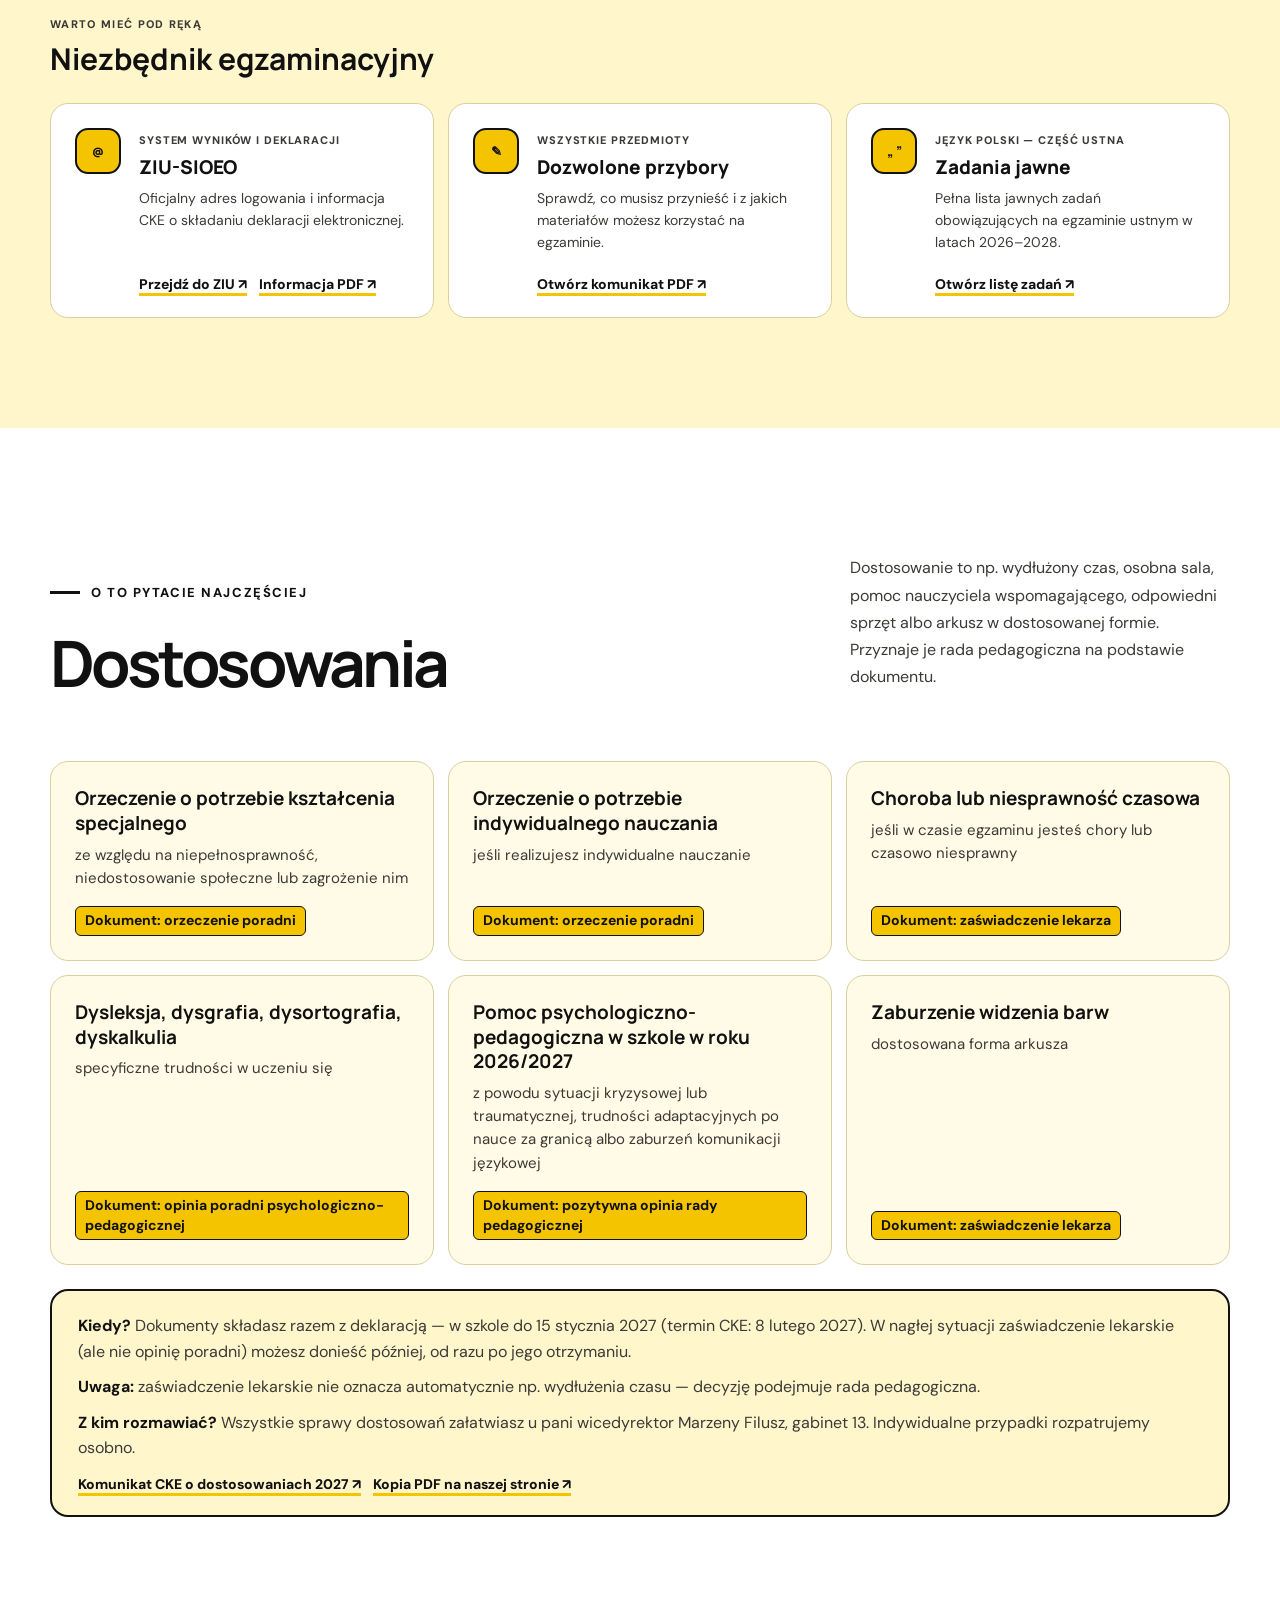
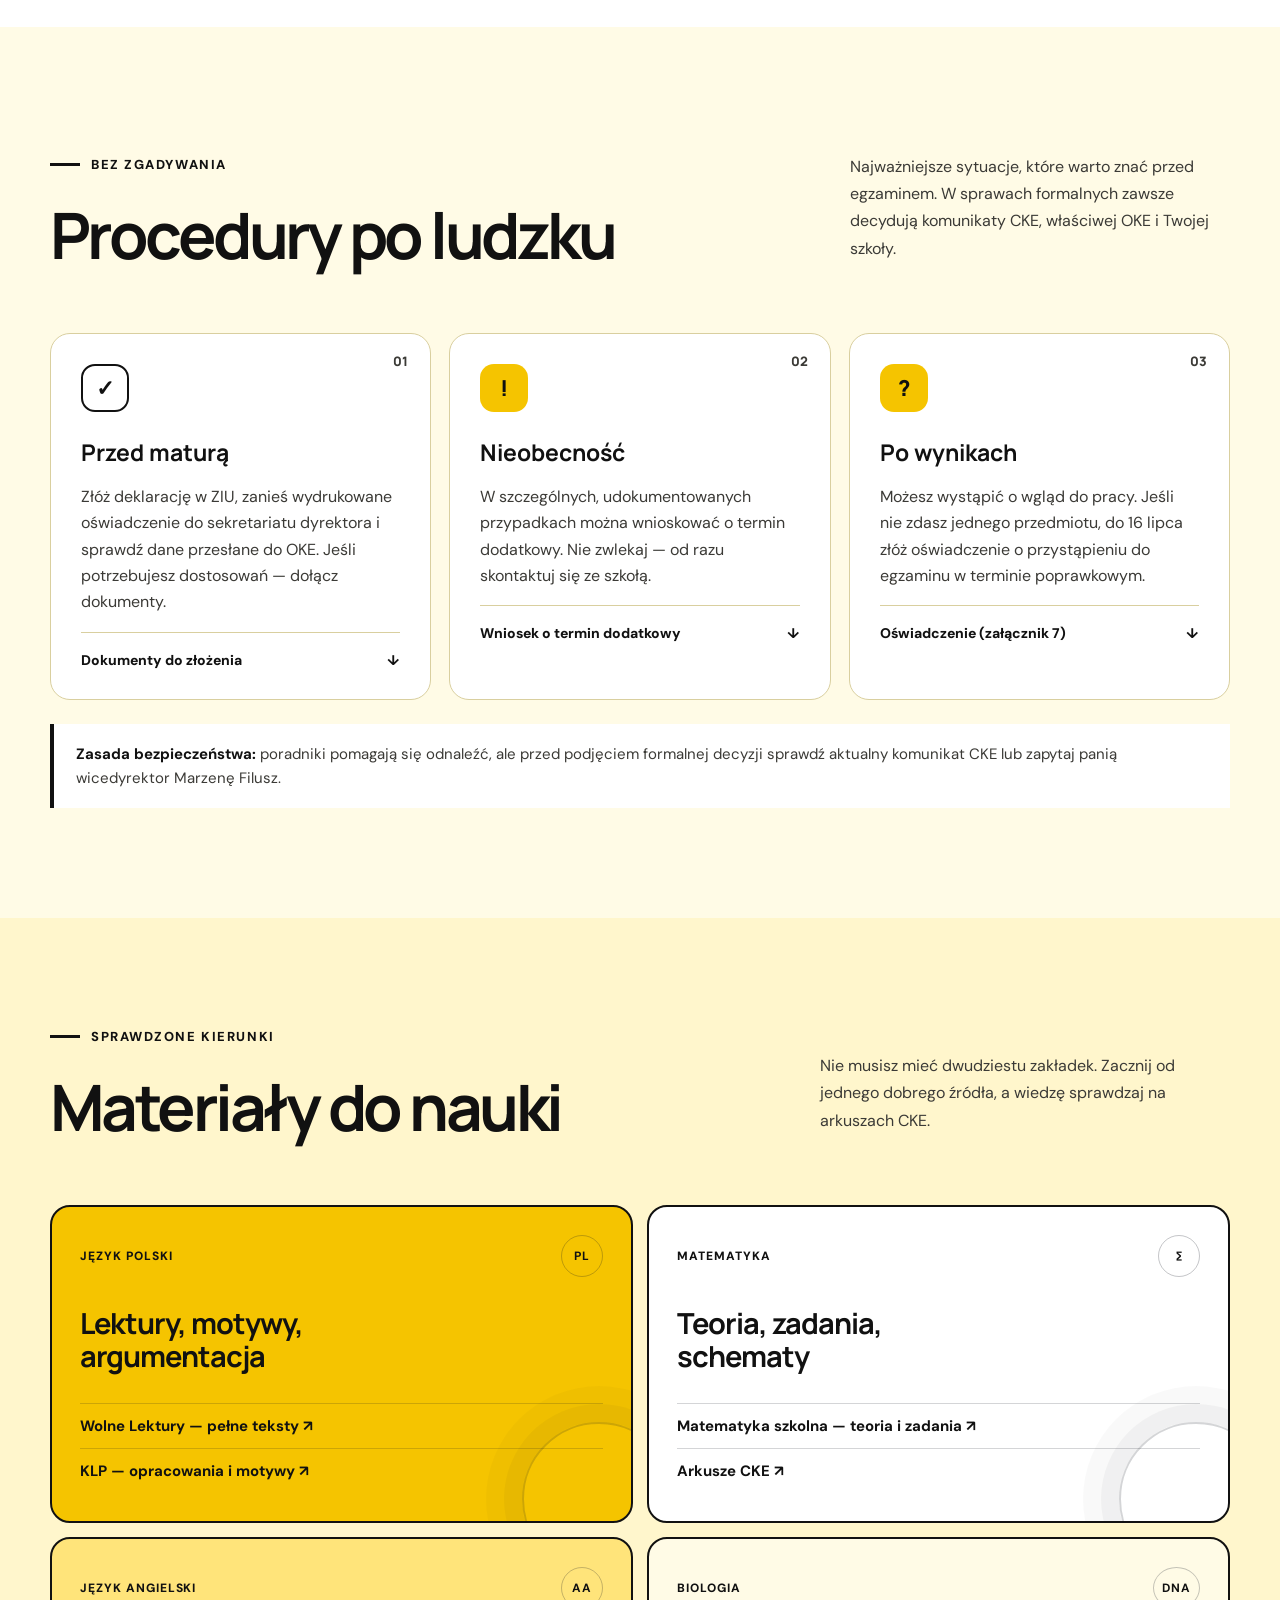
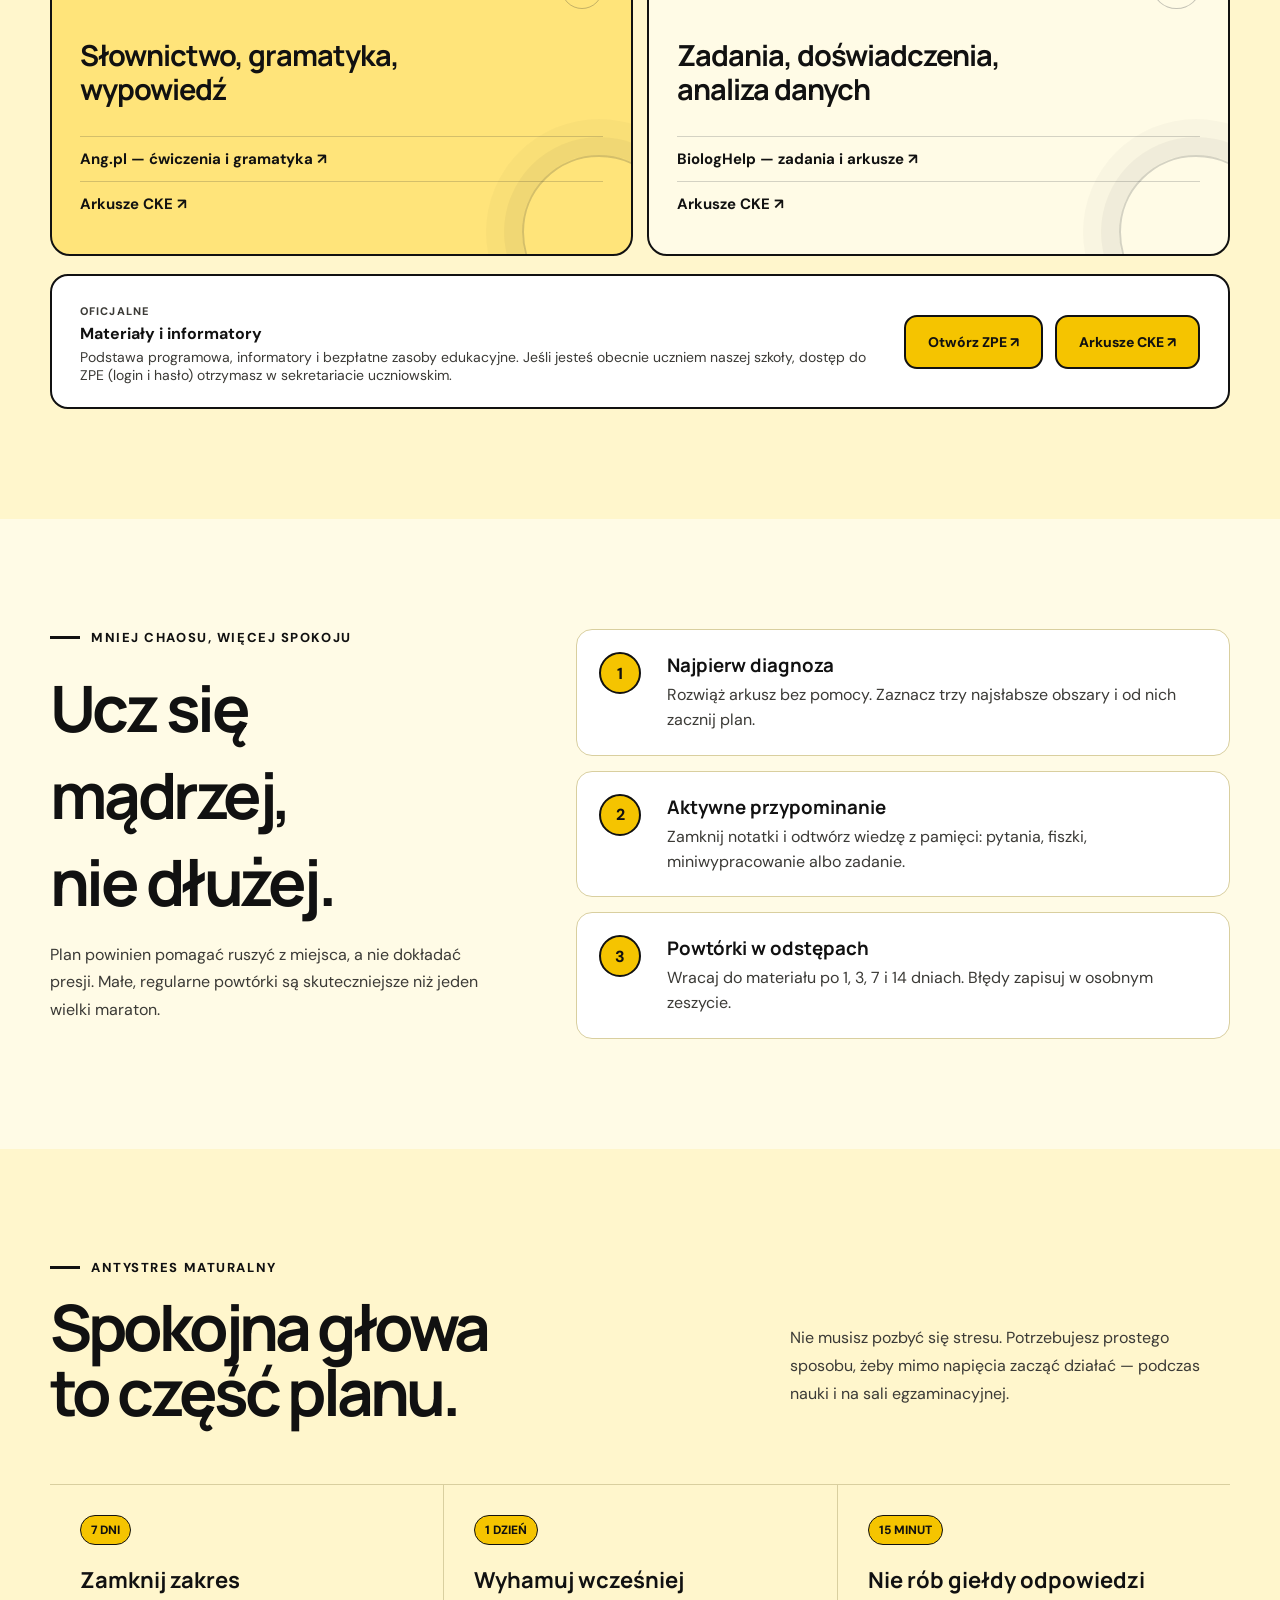
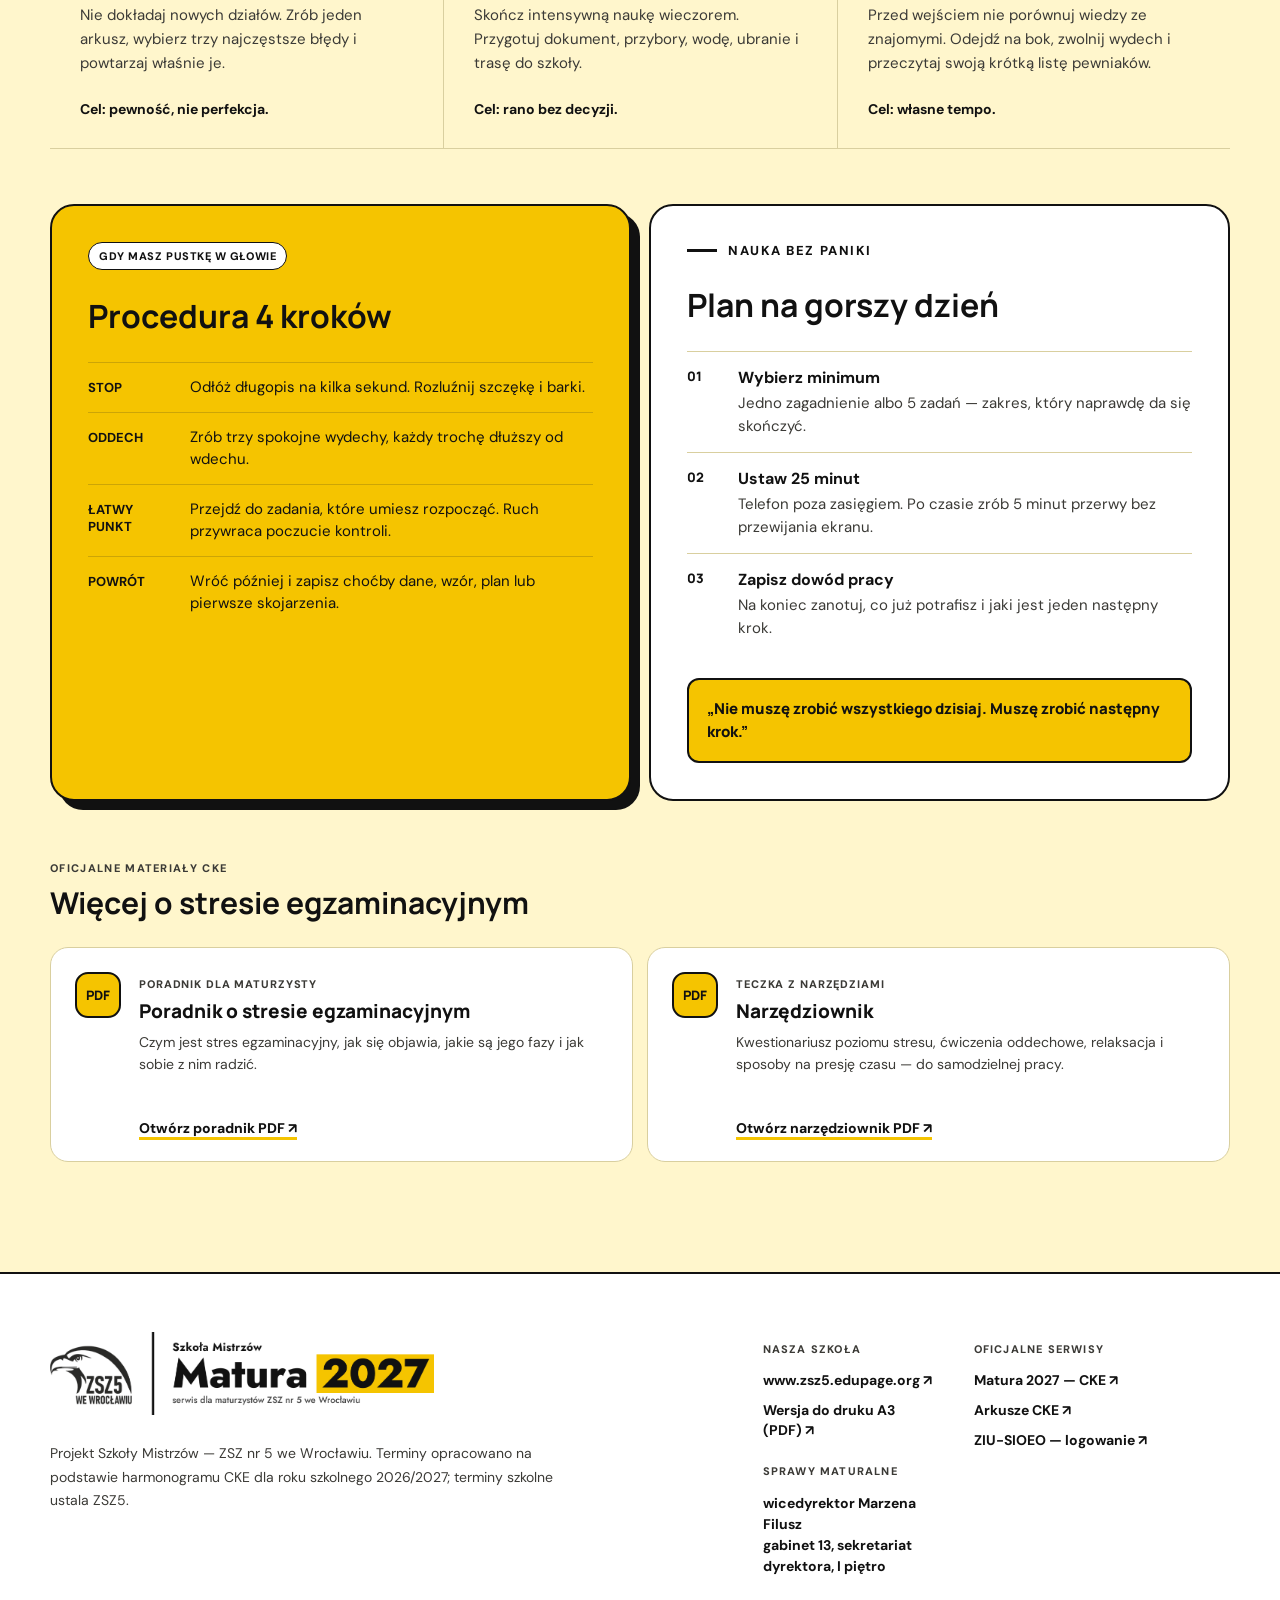
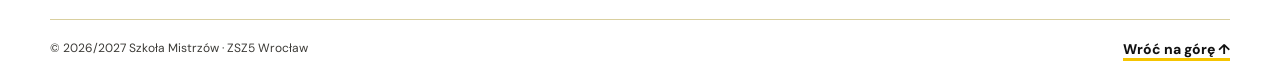
==== commit 461605e6: "Point ZPE access to the student office Co-Authored-By: Claude Opus 5.5 <noreply@anthropic.com> Claud" ====
--- a/index.html
+++ b/index.html
@@ -272,7 +272,7 @@
           </article>
         </div>
         <div class="resource-footer">
-          <div><span>OFICJALNE</span><strong>Materiały i informatory</strong><p>Podstawa programowa, informatory i bezpłatne zasoby edukacyjne. Jeśli jesteś obecnie uczniem naszej szkoły, login i hasło do ZPE otrzymasz w szkole.</p></div>
+          <div><span>OFICJALNE</span><strong>Materiały i informatory</strong><p>Podstawa programowa, informatory i bezpłatne zasoby edukacyjne. Jeśli jesteś obecnie uczniem naszej szkoły, dostęp do ZPE (login i hasło) otrzymasz w sekretariacie uczniowskim.</p></div>
           <a class="button button-light" href="https://zpe.gov.pl/" target="_blank" rel="noopener noreferrer">Otwórz ZPE ↗</a>
           <a class="button button-light" href="https://cke.gov.pl/egzamin-maturalny/egzamin-maturalny-w-formule-2023/arkusze/" target="_blank" rel="noopener noreferrer">Arkusze CKE ↗</a>
         </div>
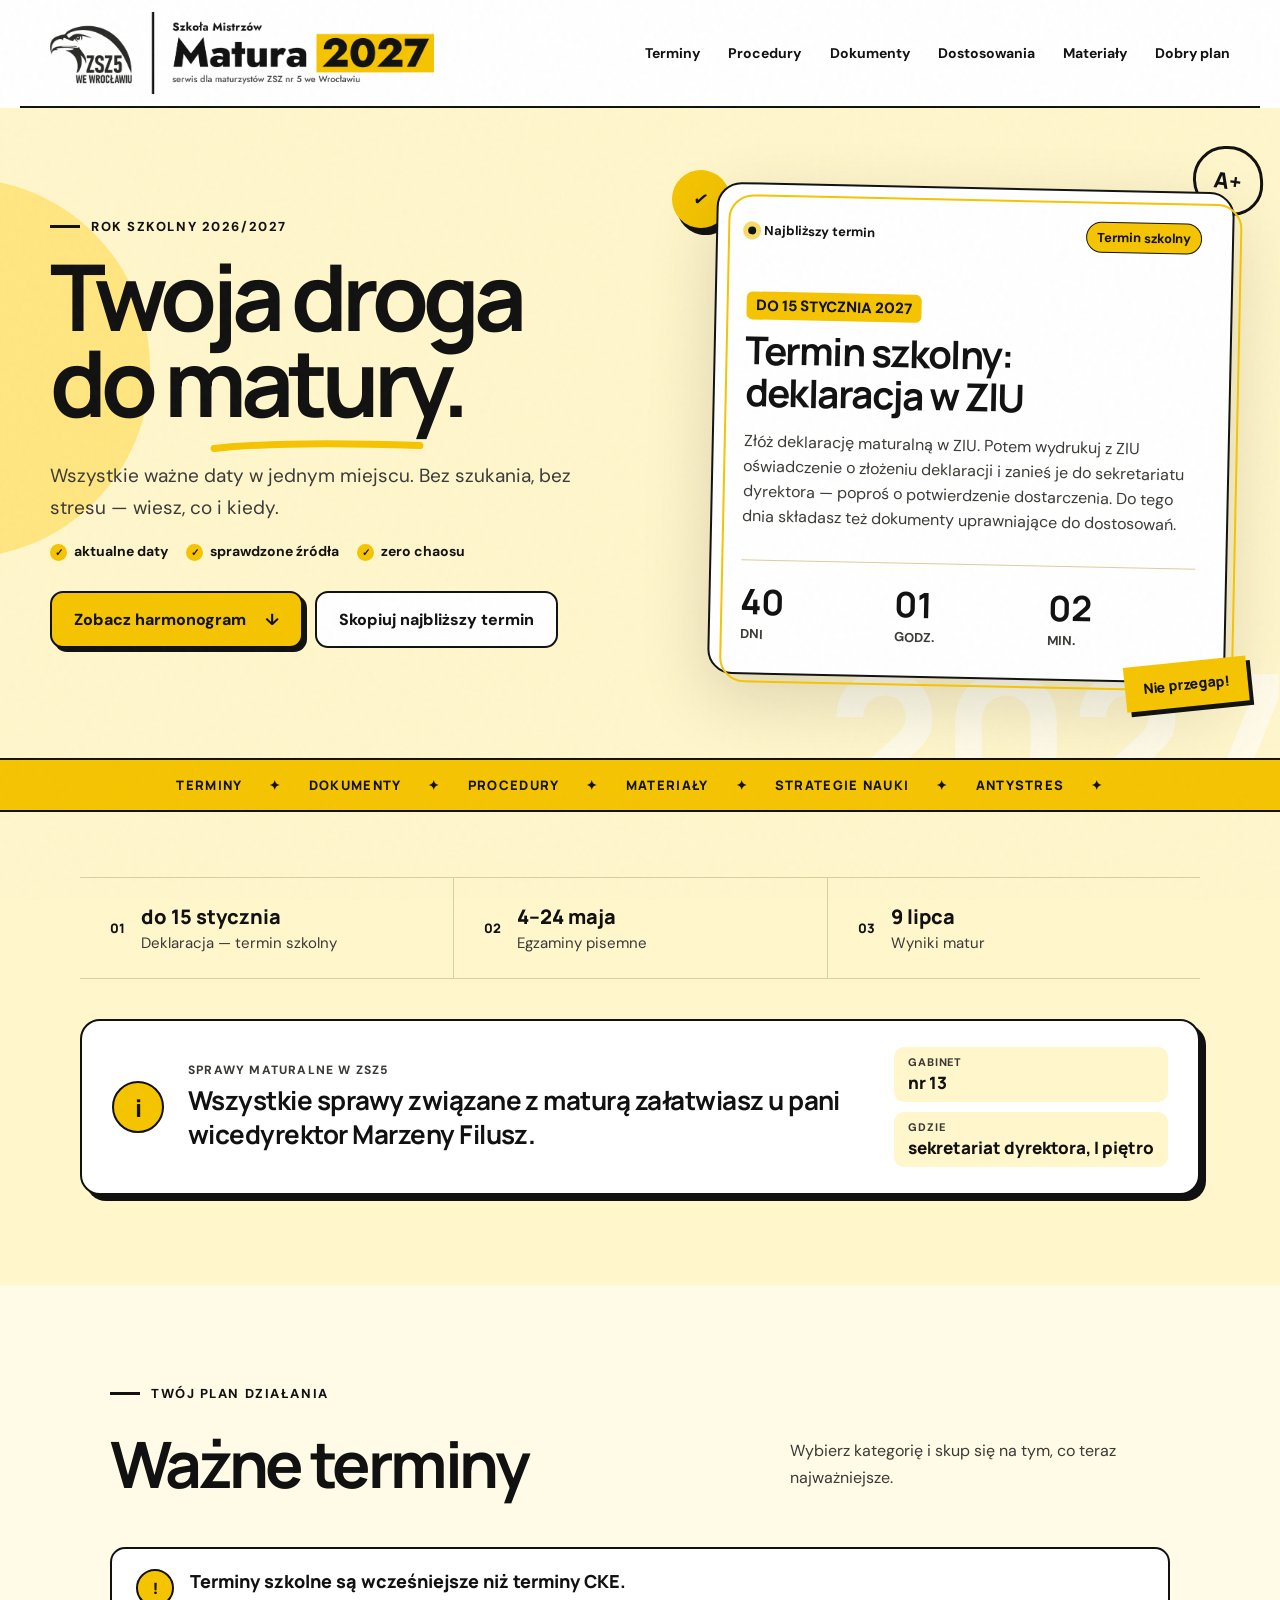
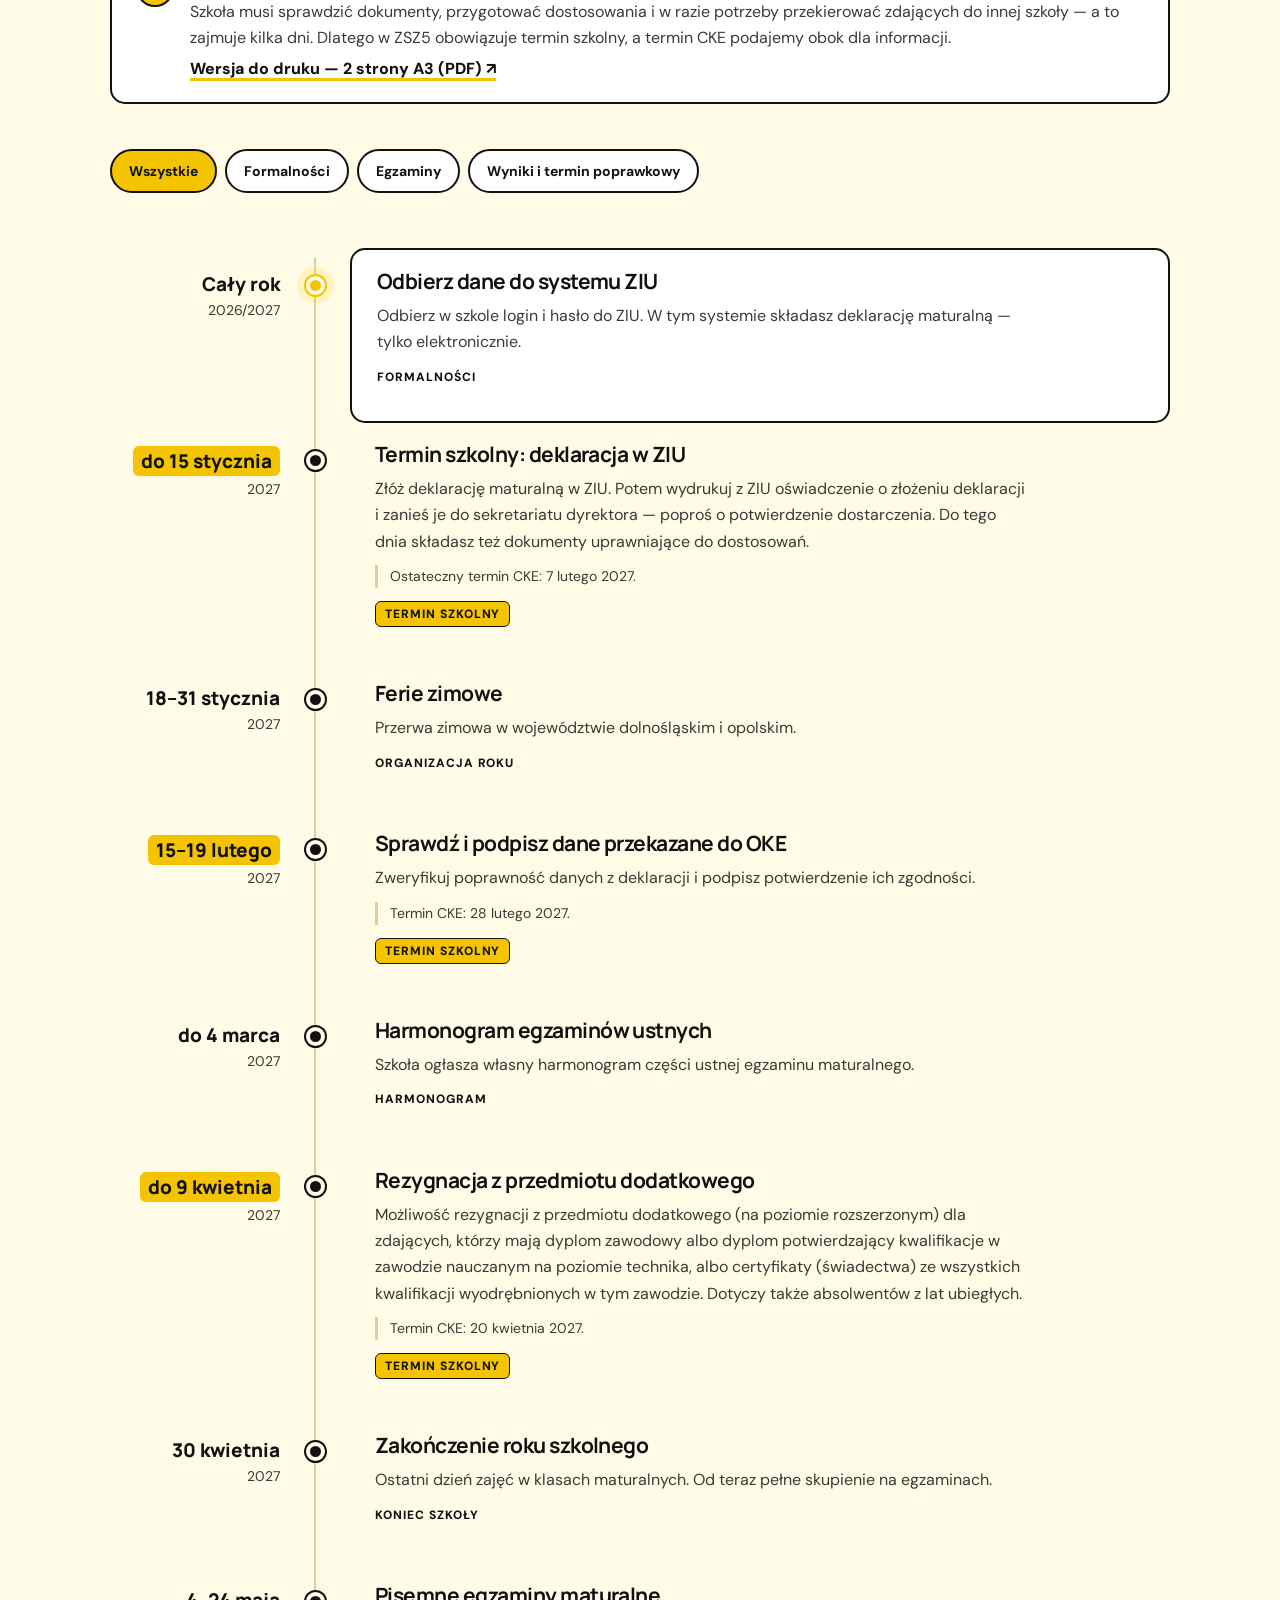
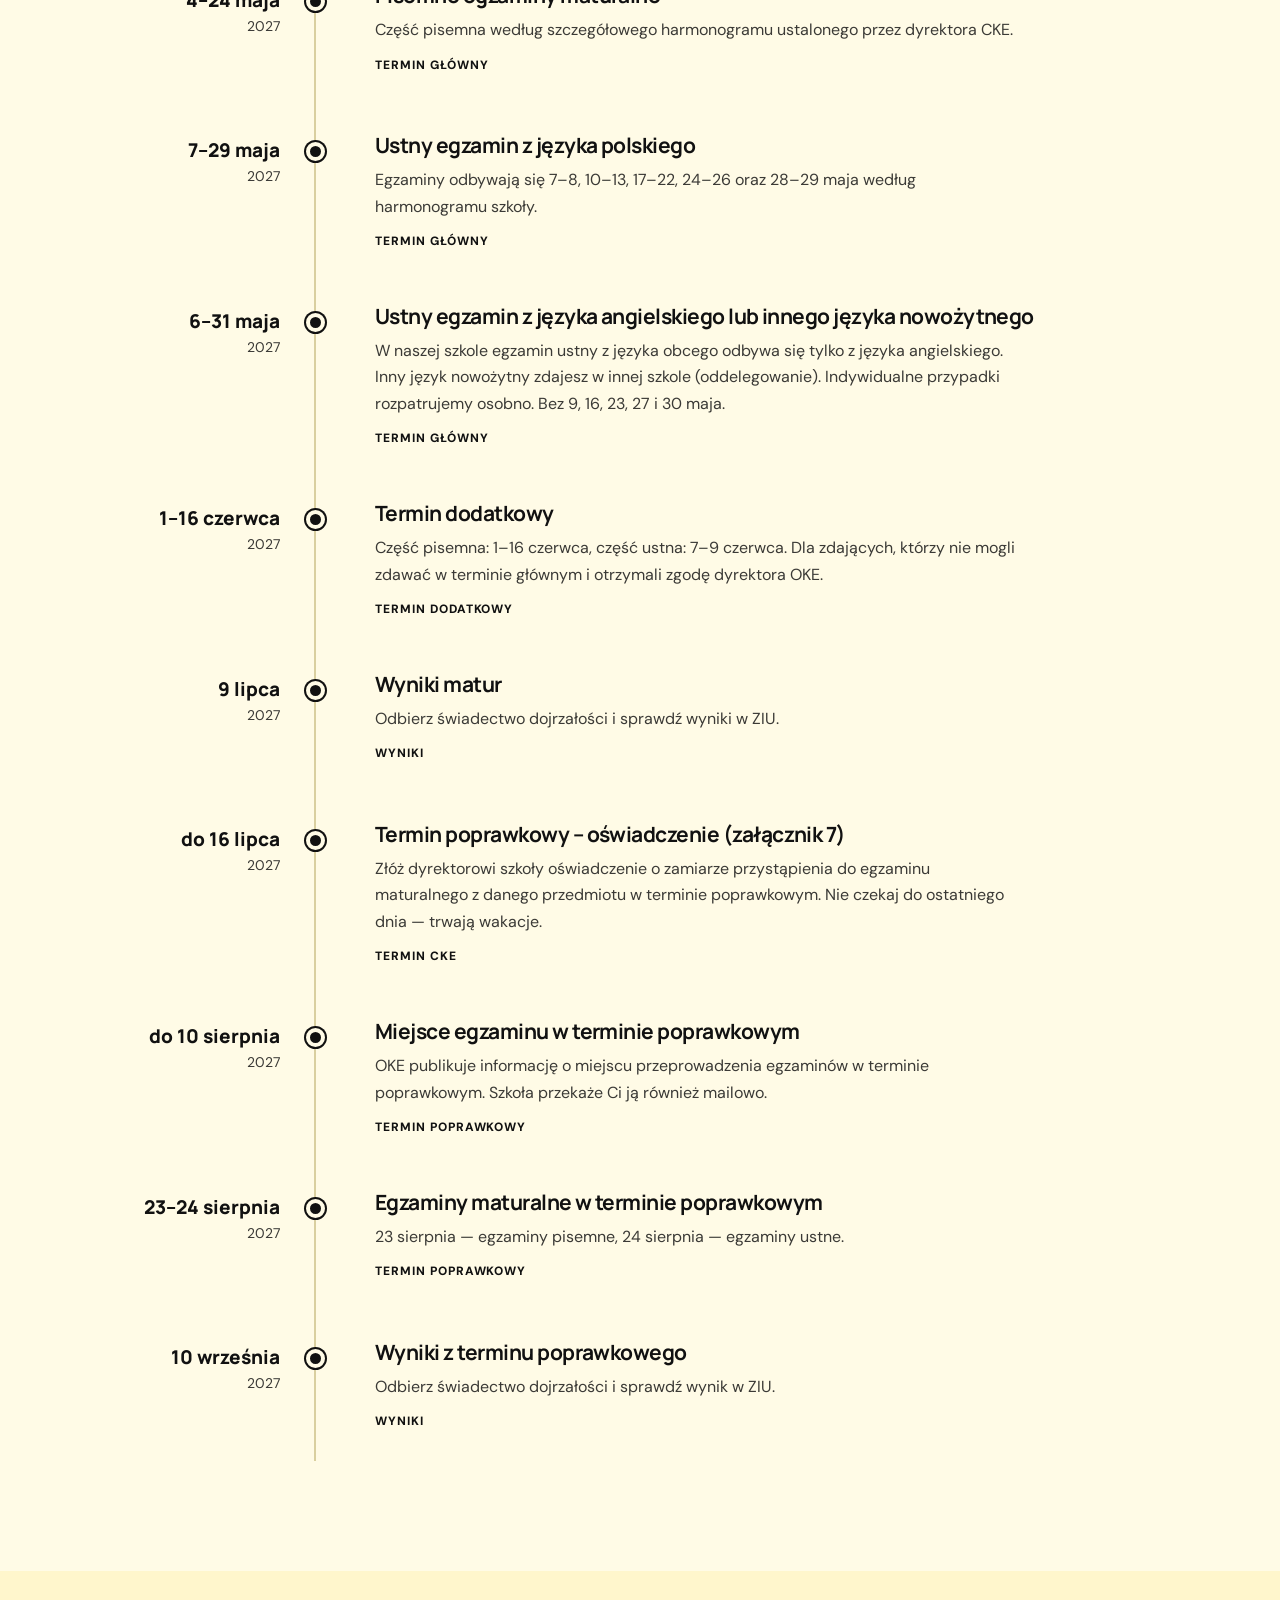
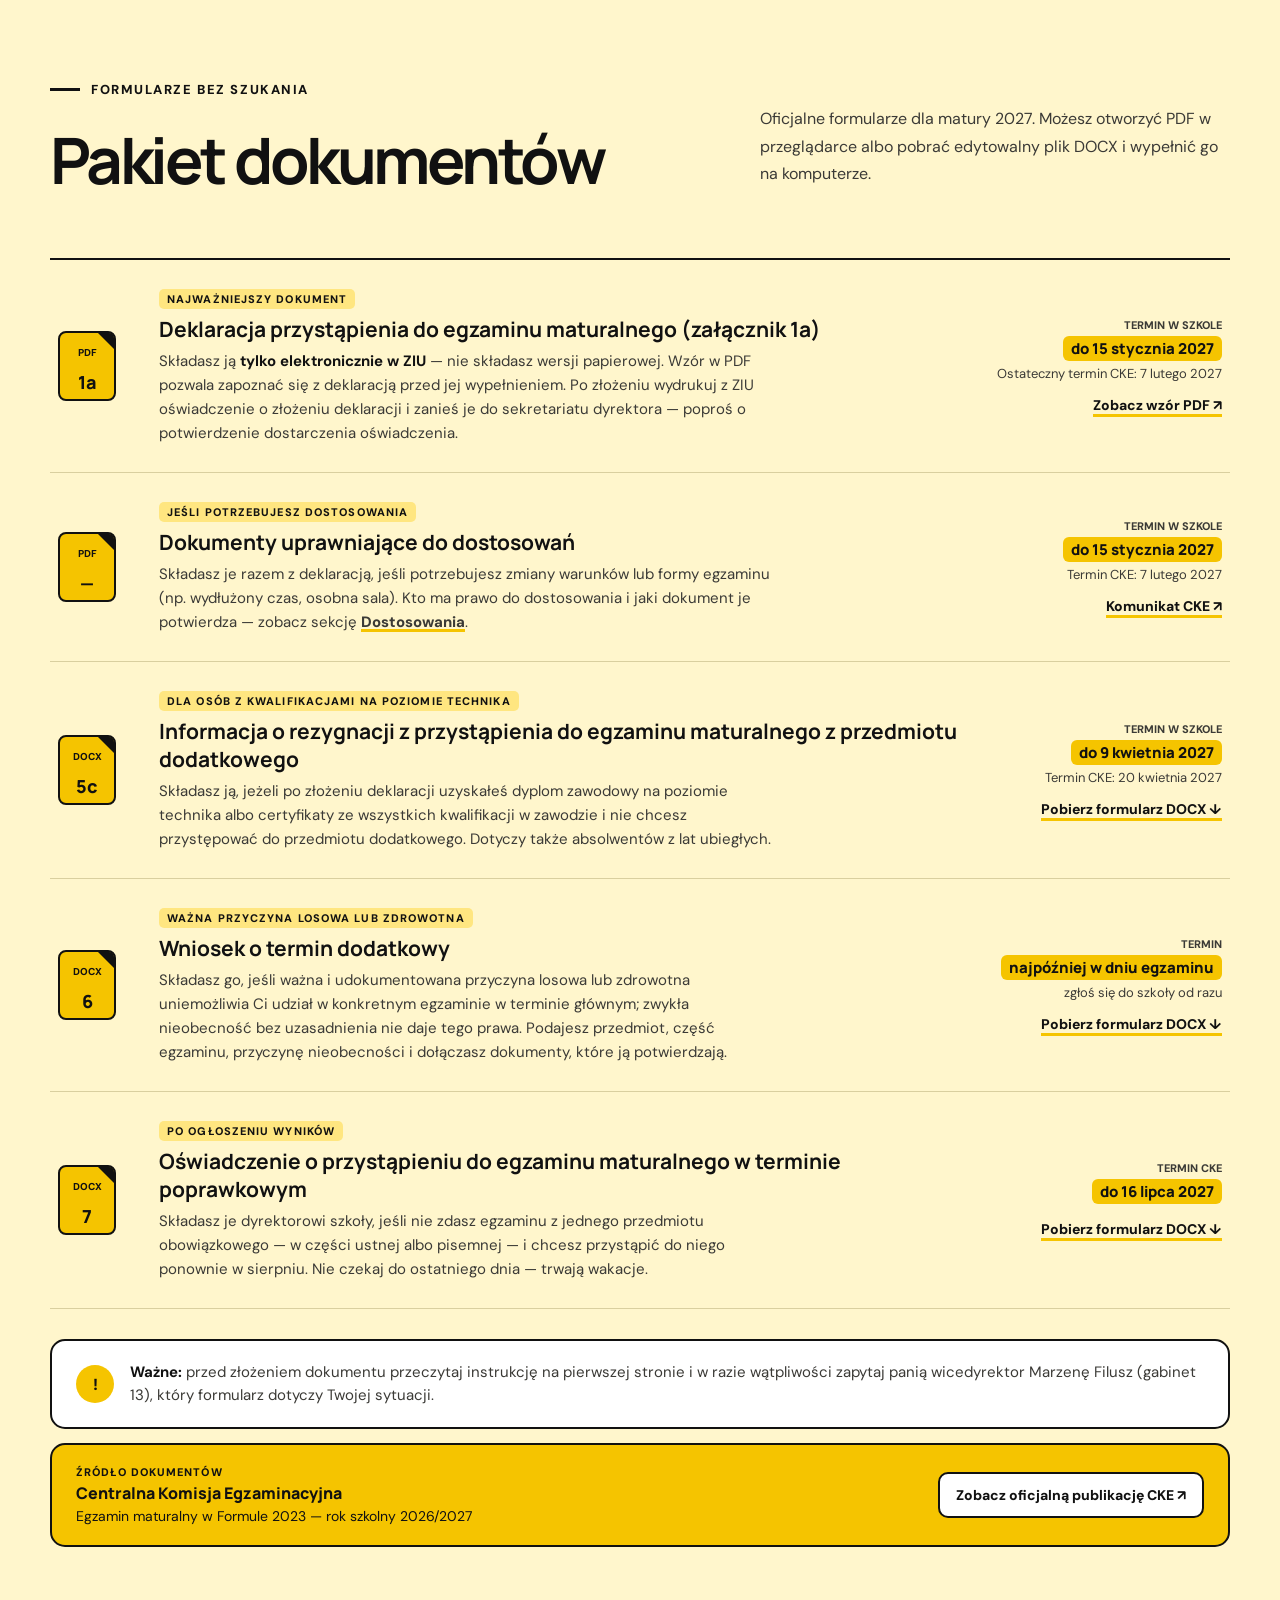
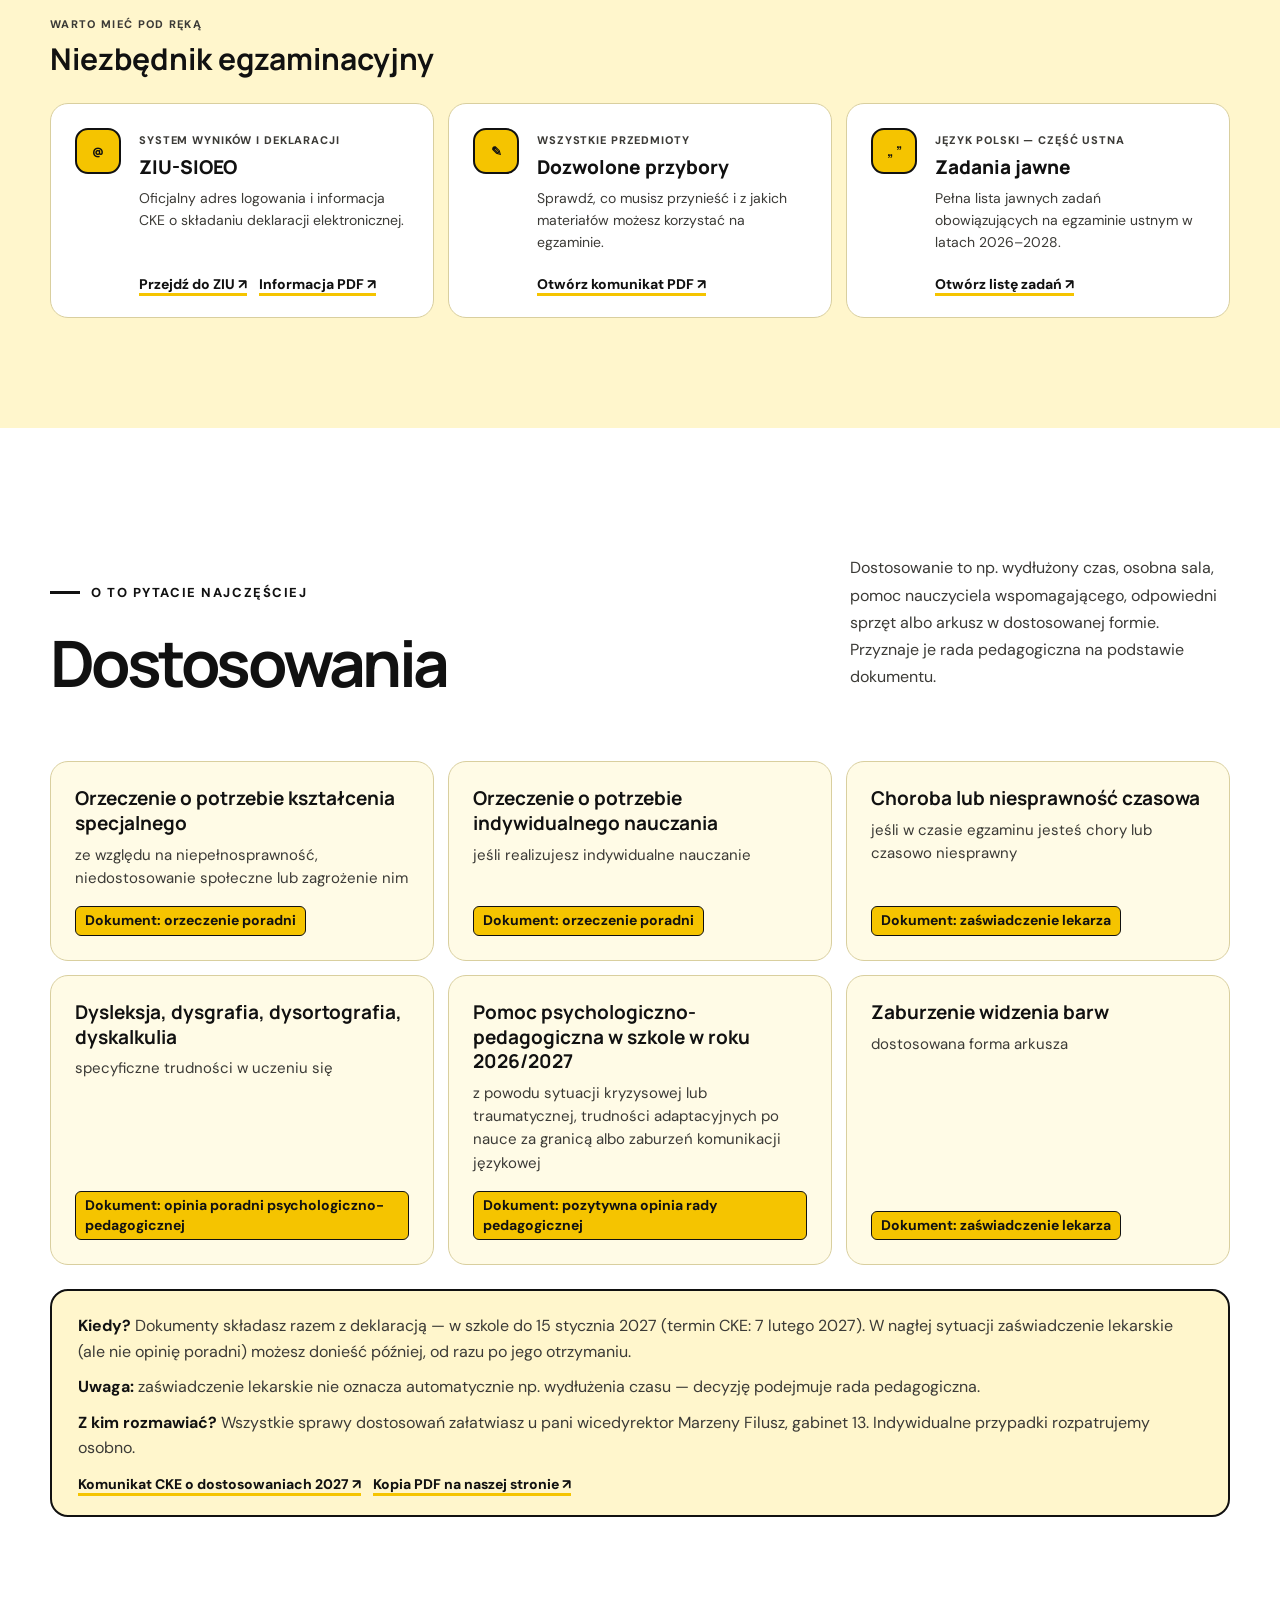
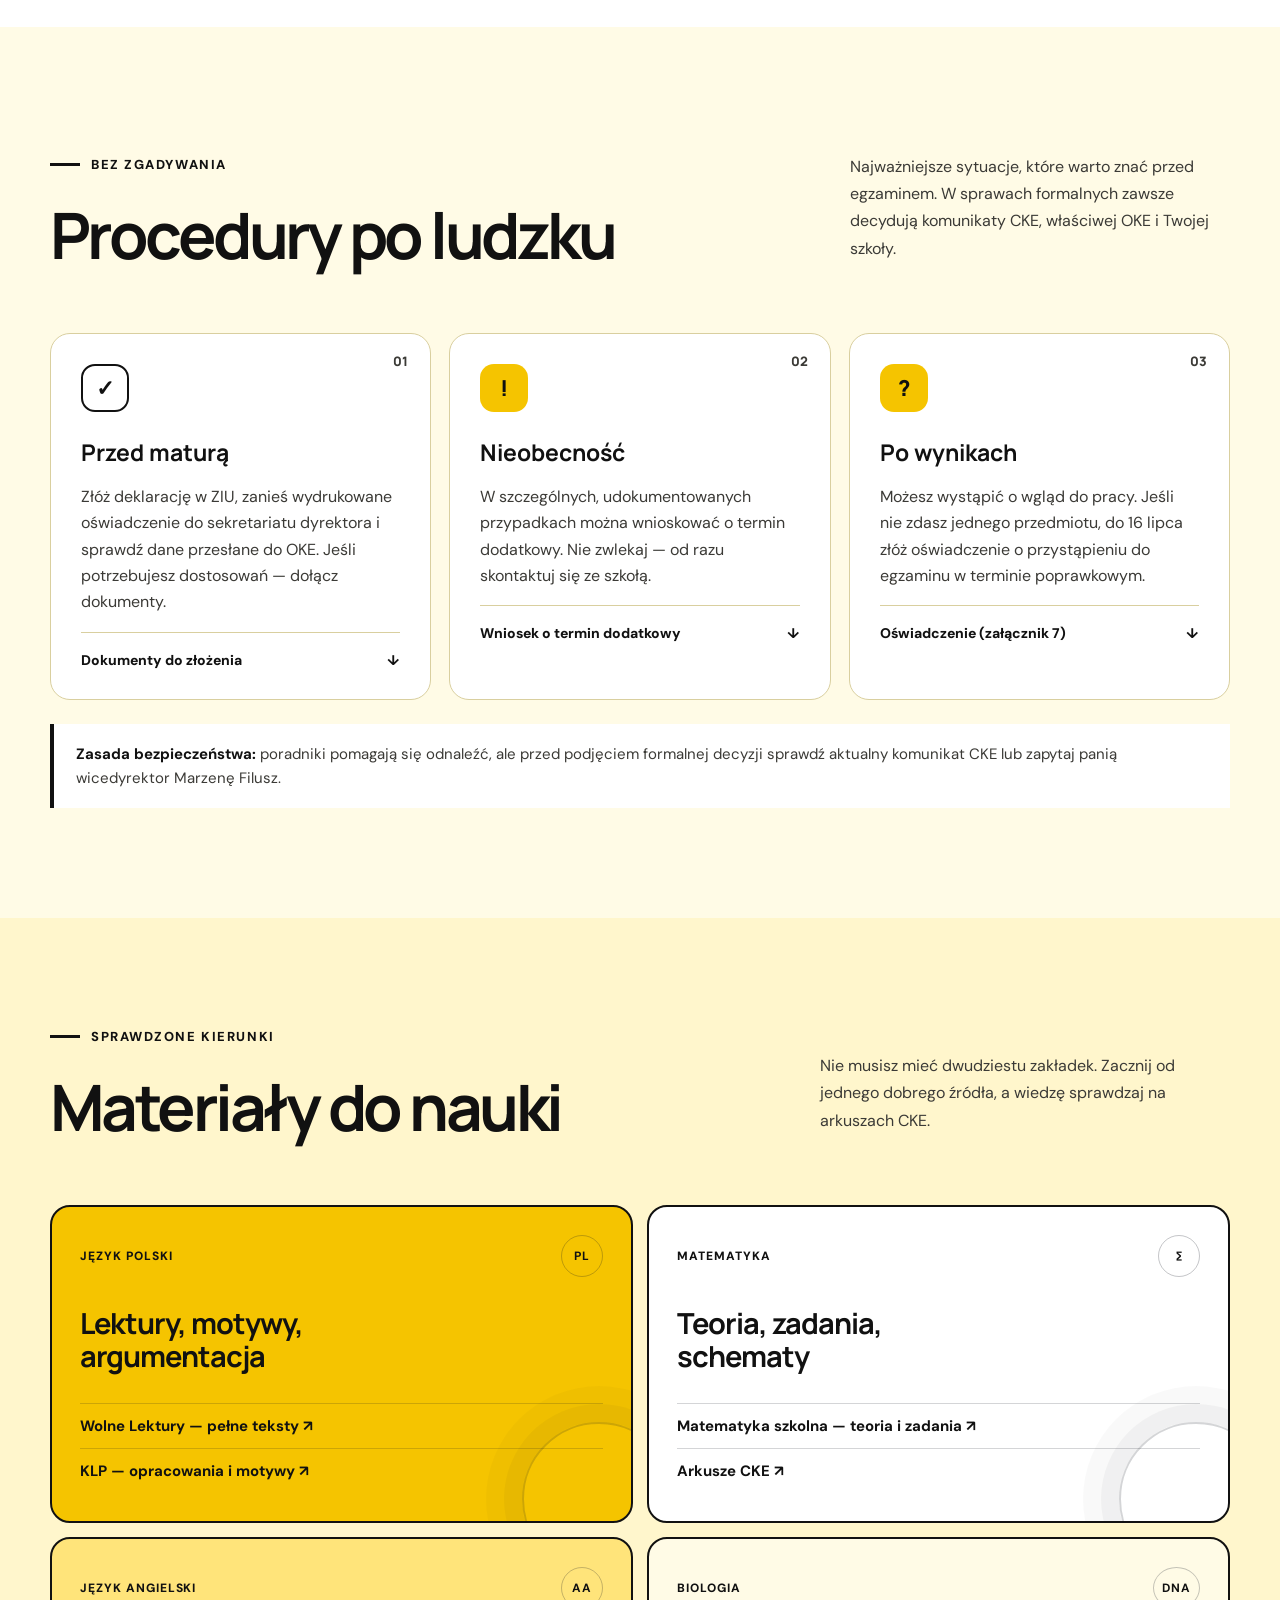
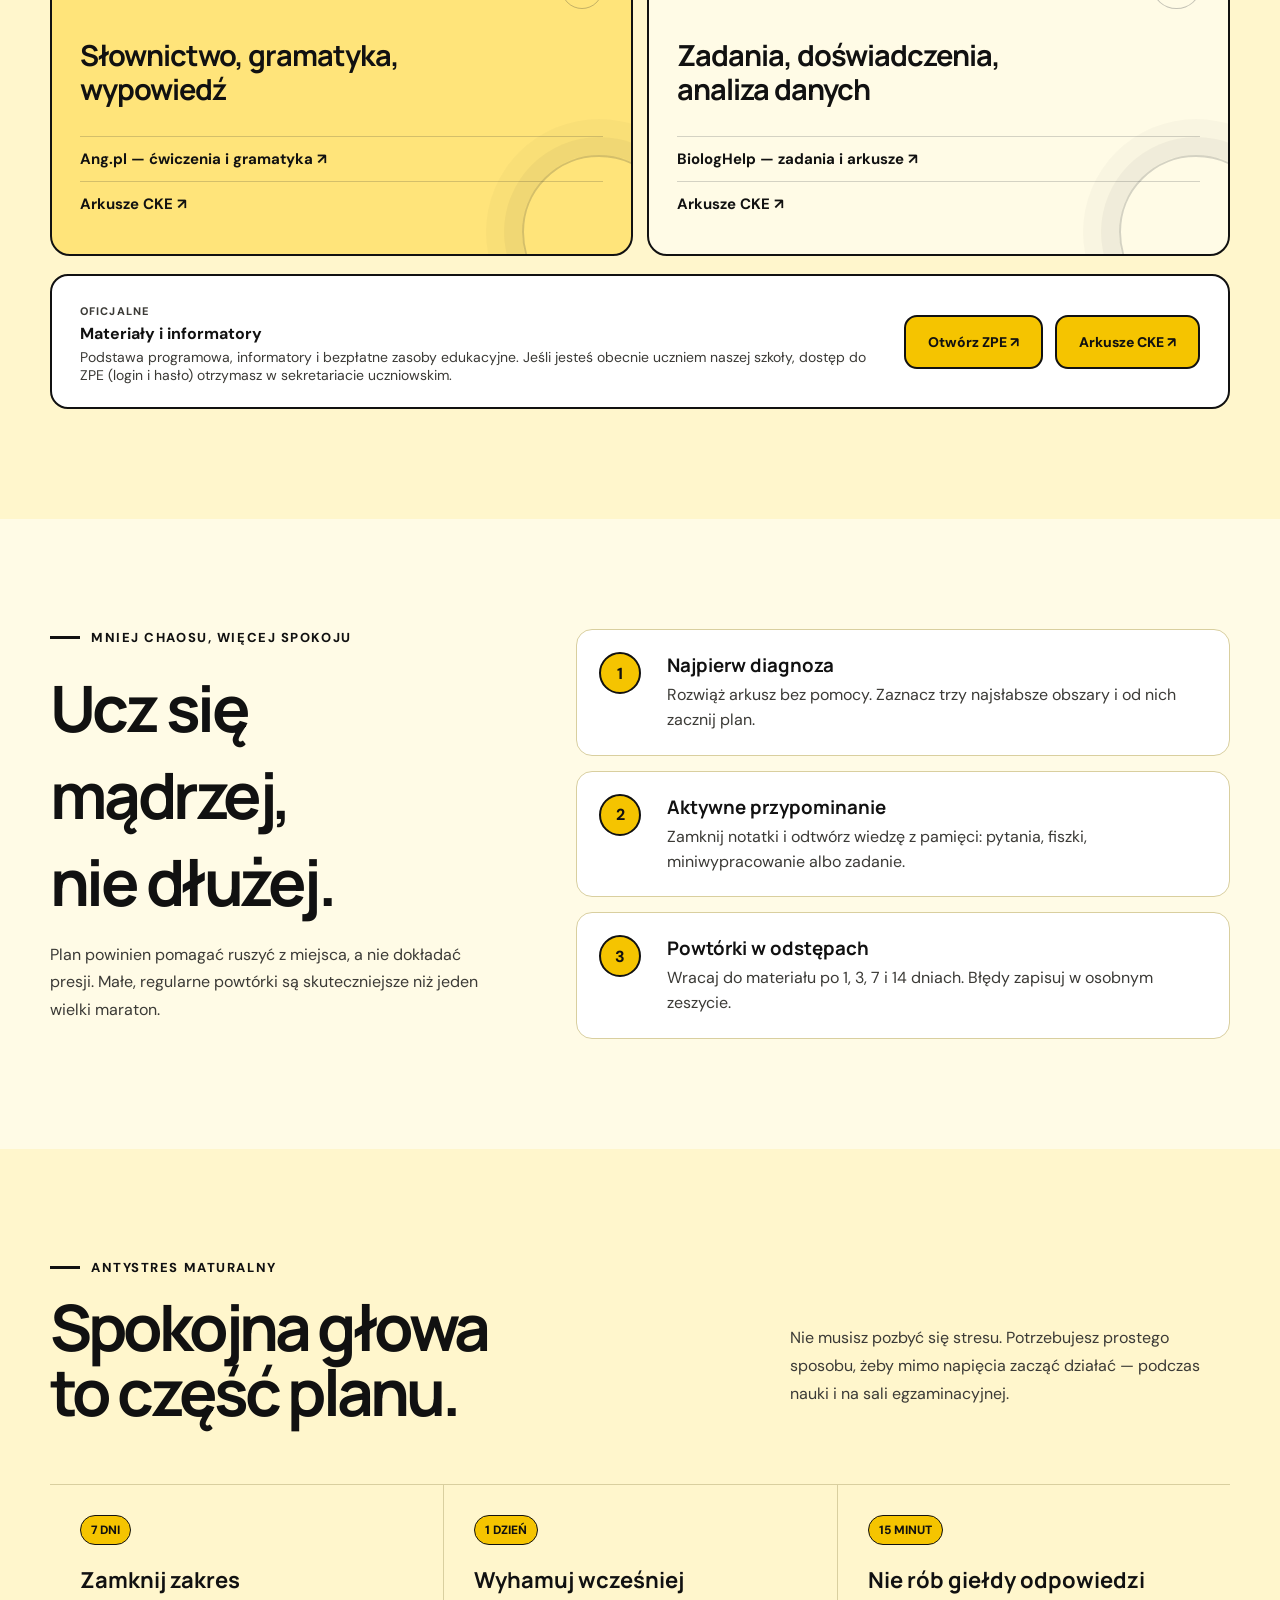
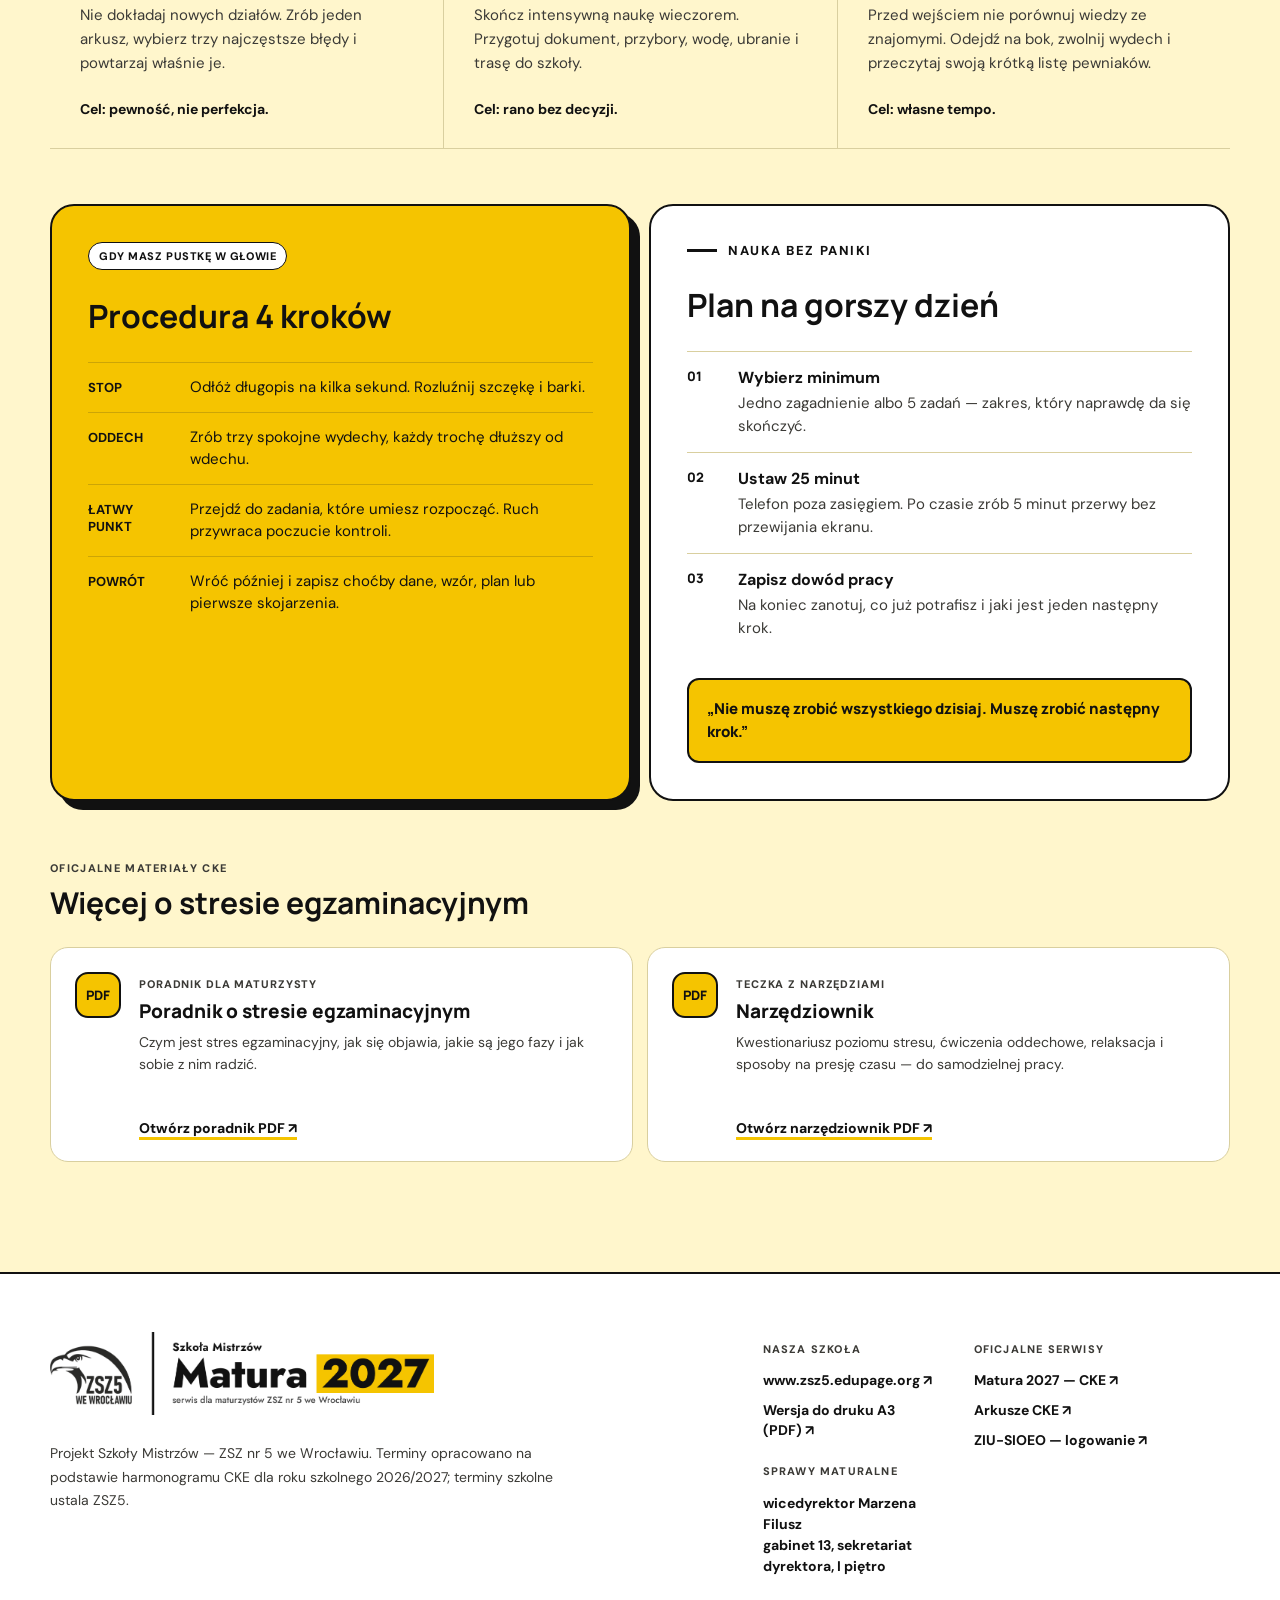
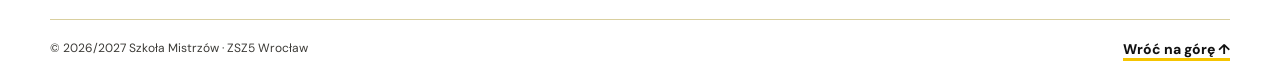
==== commit 104bc3b2: "Restore CKE declaration deadline to 7 February 2027 Co-Authored-By: Claude Opus 5.5 <noreply@anthrop" ====
--- a/index.html
+++ b/index.html
@@ -9,7 +9,7 @@
     <link rel="preconnect" href="https://fonts.googleapis.com" />
     <link rel="preconnect" href="https://fonts.gstatic.com" crossorigin />
     <link href="https://fonts.googleapis.com/css2?family=DM+Sans:wght@400;500;600;700&family=Manrope:wght@600;700;800&display=swap" rel="stylesheet" />
-    <link rel="stylesheet" href="styles.css?v=2026-11-09-1" />
+    <link rel="stylesheet" href="styles.css?v=2026-11-10-1" />
     <link rel="icon" href="assets/brand/icon-matura-2027.png" type="image/png" />
   </head>
   <body>
@@ -134,12 +134,12 @@
           <article>
             <div class="document-icon"><span>PDF</span><b>1a</b></div>
             <div class="document-copy"><span>Najważniejszy dokument</span><h3>Deklaracja przystąpienia do egzaminu maturalnego (załącznik 1a)</h3><p>Składasz ją <strong>tylko elektronicznie w ZIU</strong> — nie składasz wersji papierowej. Wzór w PDF pozwala zapoznać się z deklaracją przed jej wypełnieniem. Po złożeniu wydrukuj z ZIU oświadczenie o złożeniu deklaracji i zanieś je do sekretariatu dyrektora — poproś o potwierdzenie dostarczenia oświadczenia.</p></div>
-            <div class="document-meta"><span>Termin w szkole</span><strong>do 15 stycznia 2027</strong><small>Ostateczny termin CKE: 8 lutego 2027</small><a href="documents/deklaracja-a-zalacznik-1a.pdf" target="_blank" rel="noopener noreferrer">Zobacz wzór PDF ↗</a></div>
+            <div class="document-meta"><span>Termin w szkole</span><strong>do 15 stycznia 2027</strong><small>Ostateczny termin CKE: 7 lutego 2027</small><a href="documents/deklaracja-a-zalacznik-1a.pdf" target="_blank" rel="noopener noreferrer">Zobacz wzór PDF ↗</a></div>
           </article>
           <article>
             <div class="document-icon"><span>PDF</span><b>—</b></div>
             <div class="document-copy"><span>Jeśli potrzebujesz dostosowania</span><h3>Dokumenty uprawniające do dostosowań</h3><p>Składasz je razem z deklaracją, jeśli potrzebujesz zmiany warunków lub formy egzaminu (np. wydłużony czas, osobna sala). Kto ma prawo do dostosowania i jaki dokument je potwierdza — zobacz sekcję <a href="#dostosowania">Dostosowania</a>.</p></div>
-            <div class="document-meta"><span>Termin w szkole</span><strong>do 15 stycznia 2027</strong><small>Termin CKE: 8 lutego 2027</small><a href="https://cke.gov.pl/images/_EGZAMIN_MATURALNY_OD_2023/komunikaty/2026_2027/20260820_EM_Komunikat_o_dostosowaniach_2027_fin.pdf" target="_blank" rel="noopener noreferrer">Komunikat CKE ↗</a></div>
+            <div class="document-meta"><span>Termin w szkole</span><strong>do 15 stycznia 2027</strong><small>Termin CKE: 7 lutego 2027</small><a href="https://cke.gov.pl/images/_EGZAMIN_MATURALNY_OD_2023/komunikaty/2026_2027/20260820_EM_Komunikat_o_dostosowaniach_2027_fin.pdf" target="_blank" rel="noopener noreferrer">Komunikat CKE ↗</a></div>
           </article>
           <article>
             <div class="document-icon"><span>DOCX</span><b>5c</b></div>
@@ -200,7 +200,7 @@
           <article><h3>Zaburzenie widzenia barw</h3><p>dostosowana forma arkusza</p><strong>Dokument: zaświadczenie lekarza</strong></article>
         </div>
         <div class="adjustment-notes">
-          <p><strong>Kiedy?</strong> Dokumenty składasz razem z deklaracją — w szkole do 15 stycznia 2027 (termin CKE: 8 lutego 2027). W nagłej sytuacji zaświadczenie lekarskie (ale nie opinię poradni) możesz donieść później, od razu po jego otrzymaniu.</p>
+          <p><strong>Kiedy?</strong> Dokumenty składasz razem z deklaracją — w szkole do 15 stycznia 2027 (termin CKE: 7 lutego 2027). W nagłej sytuacji zaświadczenie lekarskie (ale nie opinię poradni) możesz donieść później, od razu po jego otrzymaniu.</p>
           <p><strong>Uwaga:</strong> zaświadczenie lekarskie nie oznacza automatycznie np. wydłużenia czasu — decyzję podejmuje rada pedagogiczna.</p>
           <p><strong>Z kim rozmawiać?</strong> Wszystkie sprawy dostosowań załatwiasz u pani wicedyrektor Marzeny Filusz, gabinet 13. Indywidualne przypadki rozpatrujemy osobno.</p>
           <div class="toolkit-links"><a href="https://cke.gov.pl/images/_EGZAMIN_MATURALNY_OD_2023/komunikaty/2026_2027/20260820_EM_Komunikat_o_dostosowaniach_2027_fin.pdf" target="_blank" rel="noopener noreferrer">Komunikat CKE o dostosowaniach 2027 ↗</a><a href="documents/komunikat-cke-dostosowania-2027.pdf" target="_blank" rel="noopener noreferrer">Kopia PDF na naszej stronie ↗</a></div>
@@ -355,6 +355,6 @@
     </footer>
 
     <div class="toast" id="toast" role="status" aria-live="polite">Termin skopiowany!</div>
-    <script src="script.js?v=2026-11-09-1"></script>
+    <script src="script.js?v=2026-11-10-1"></script>
   </body>
 </html>
